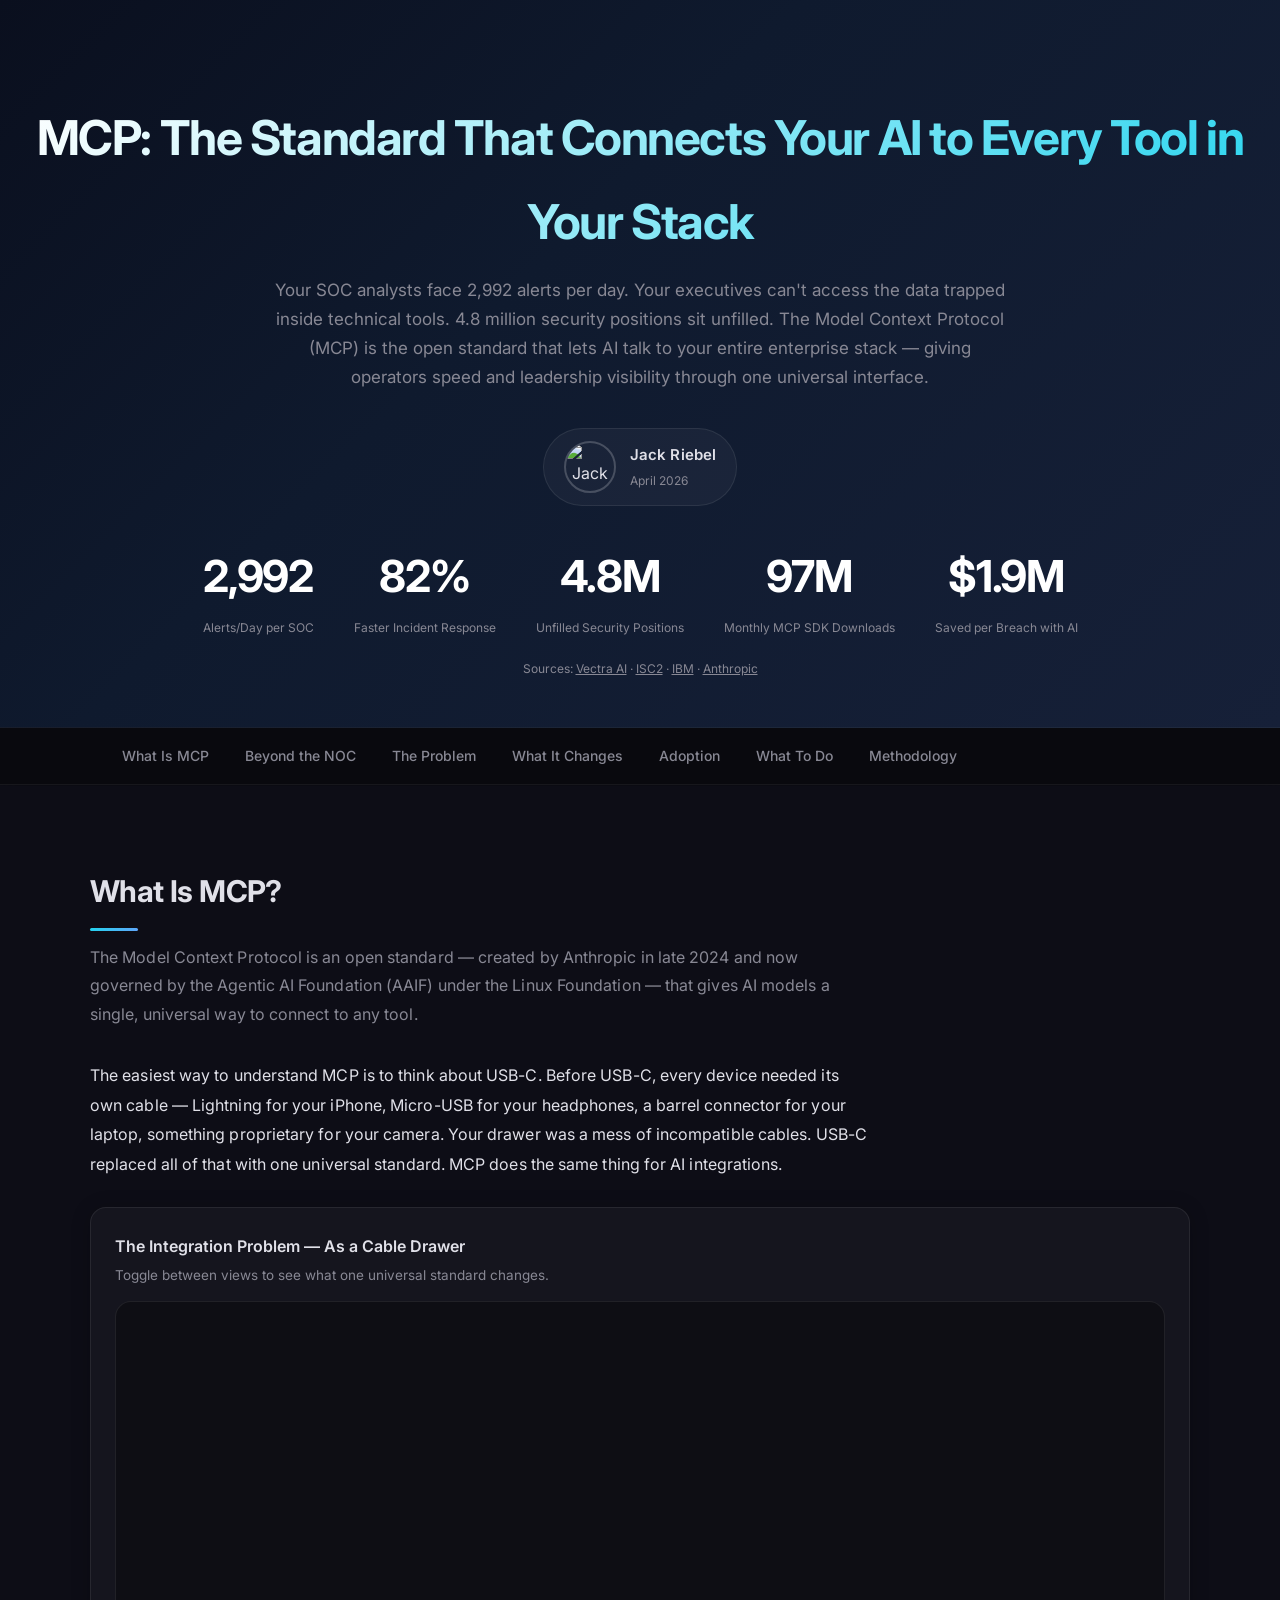
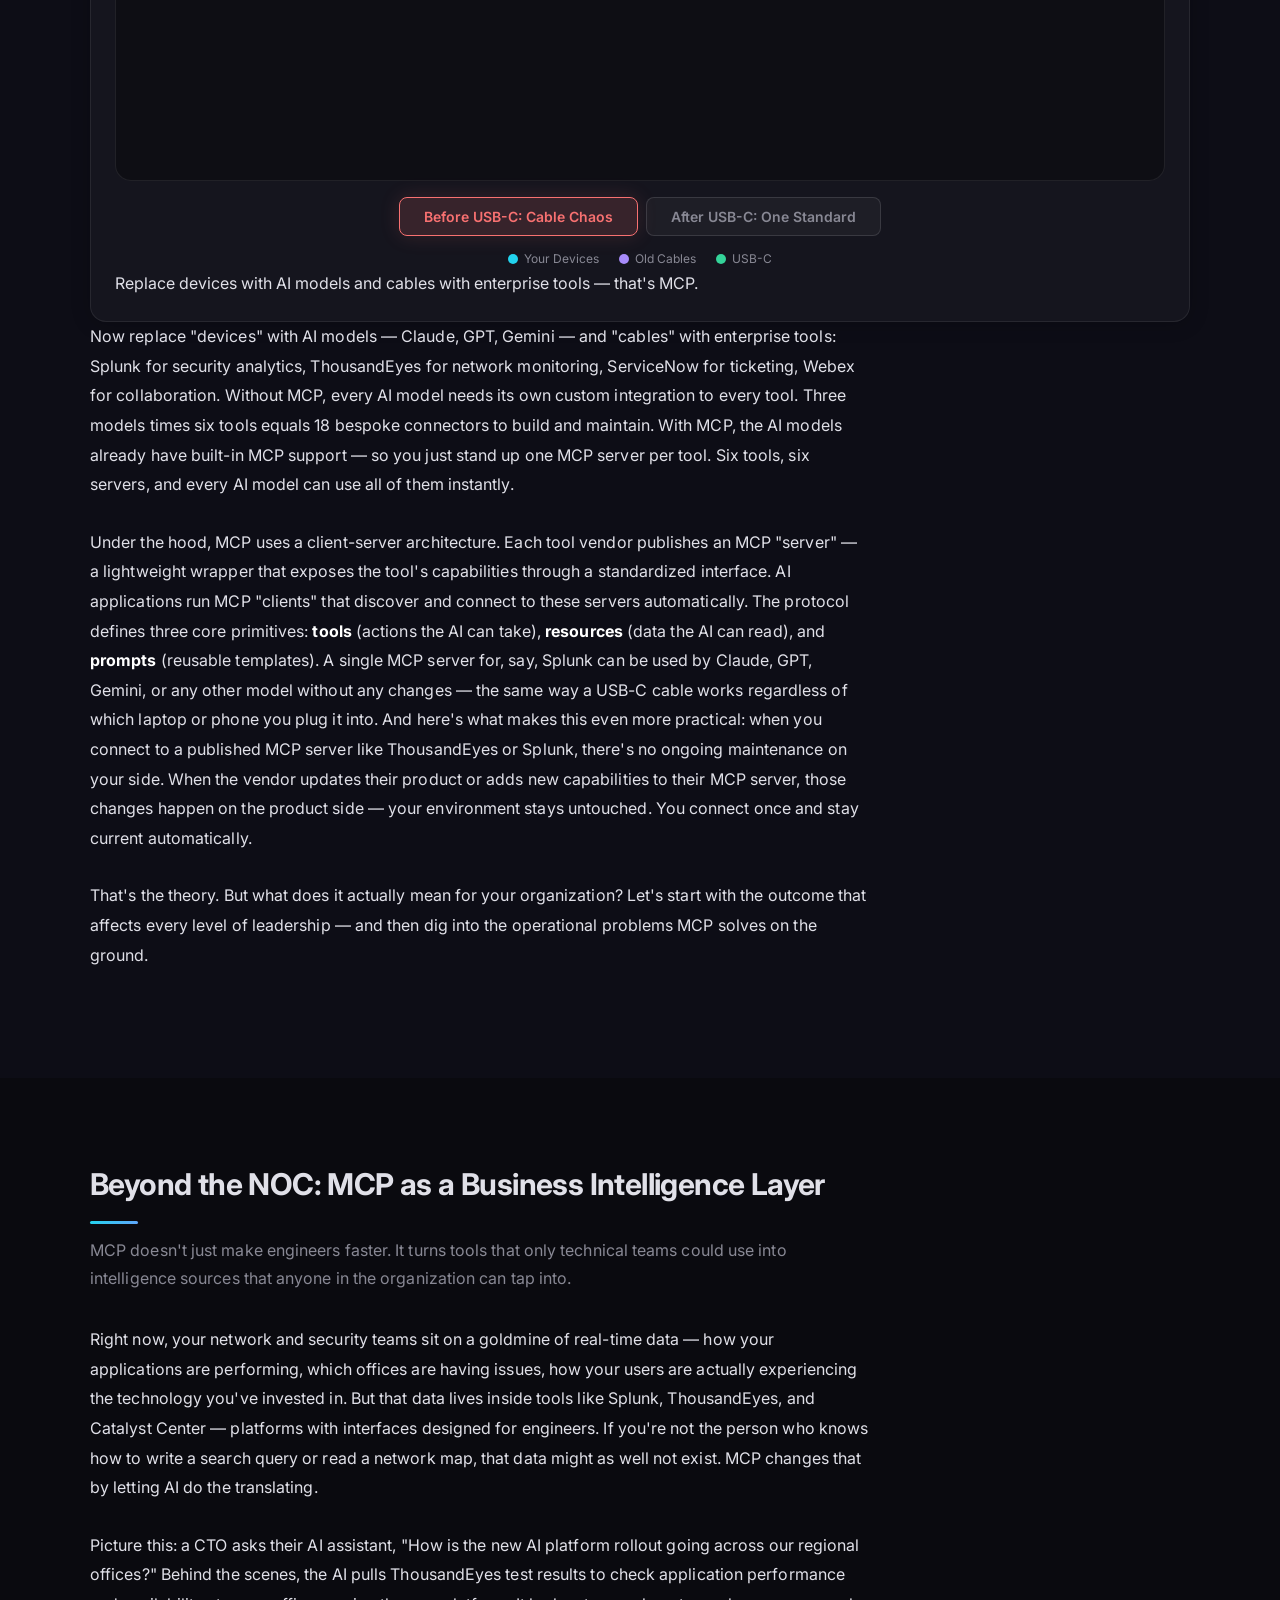
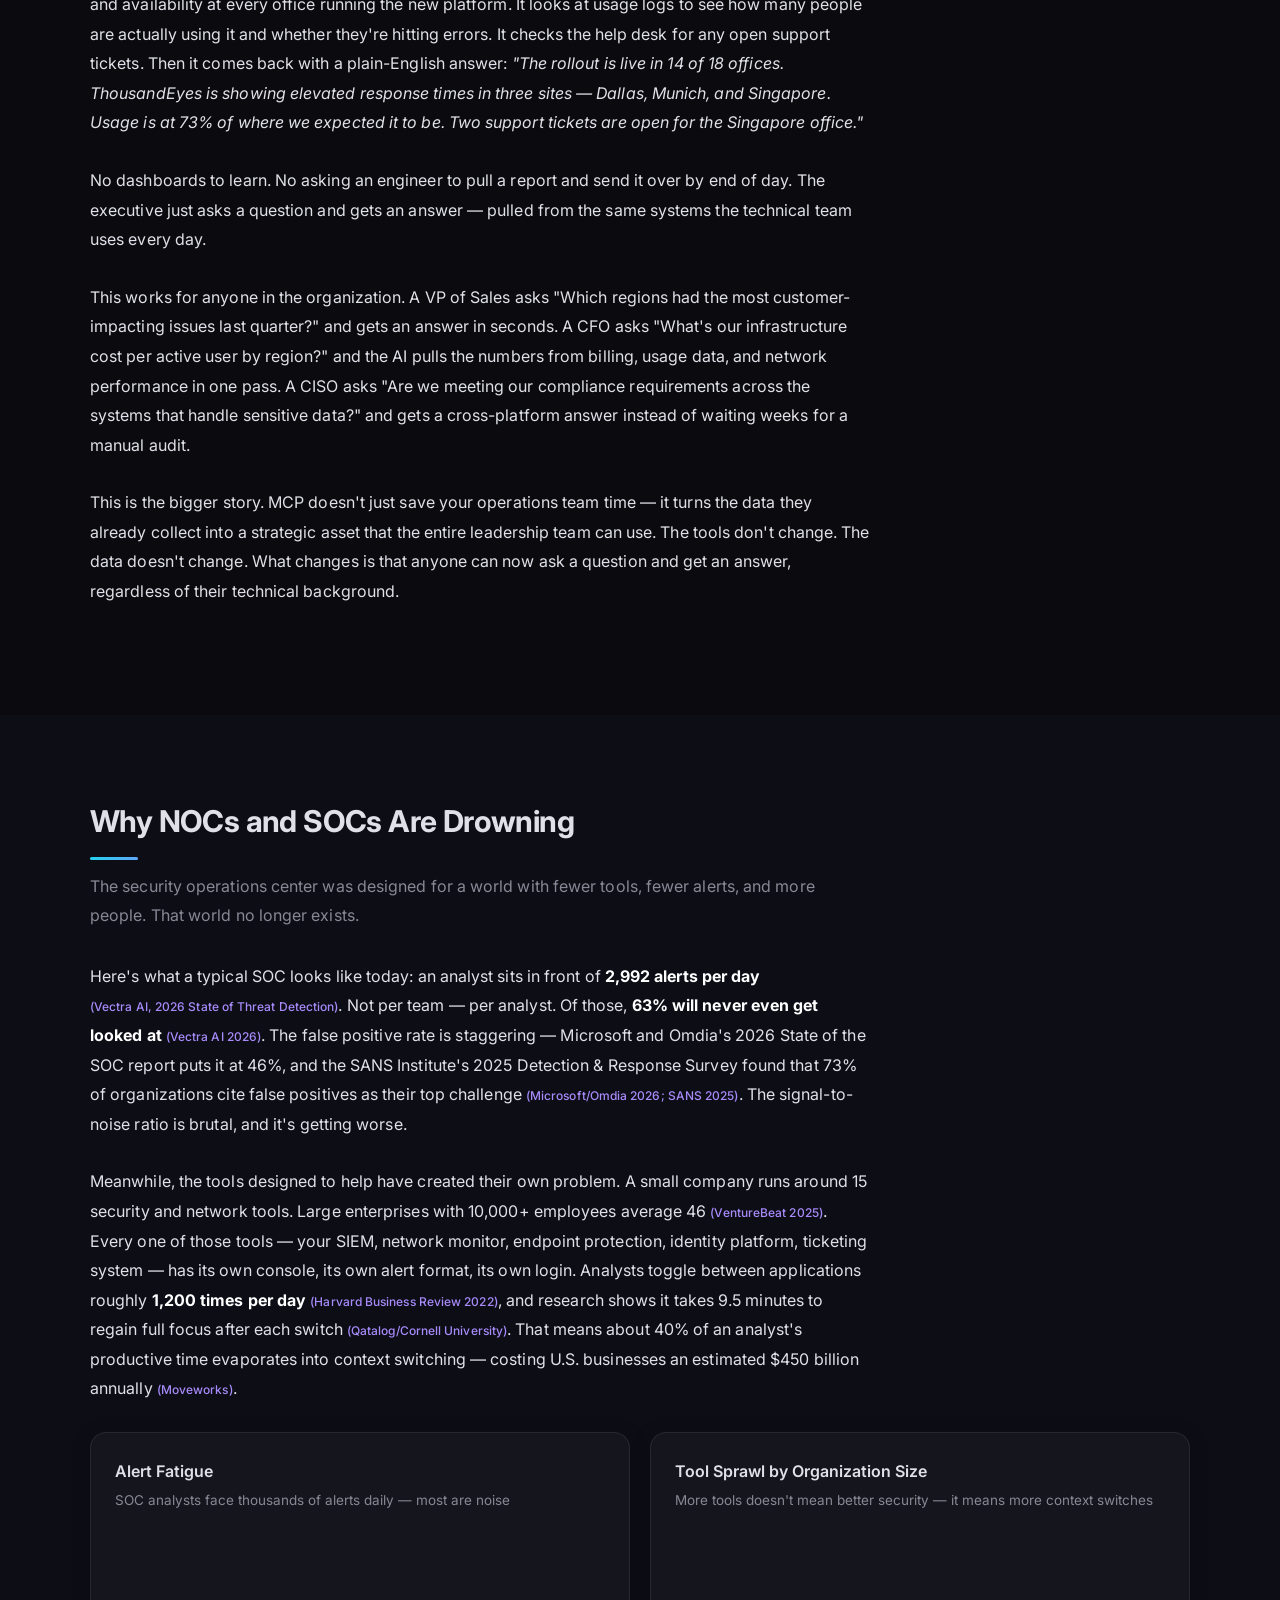
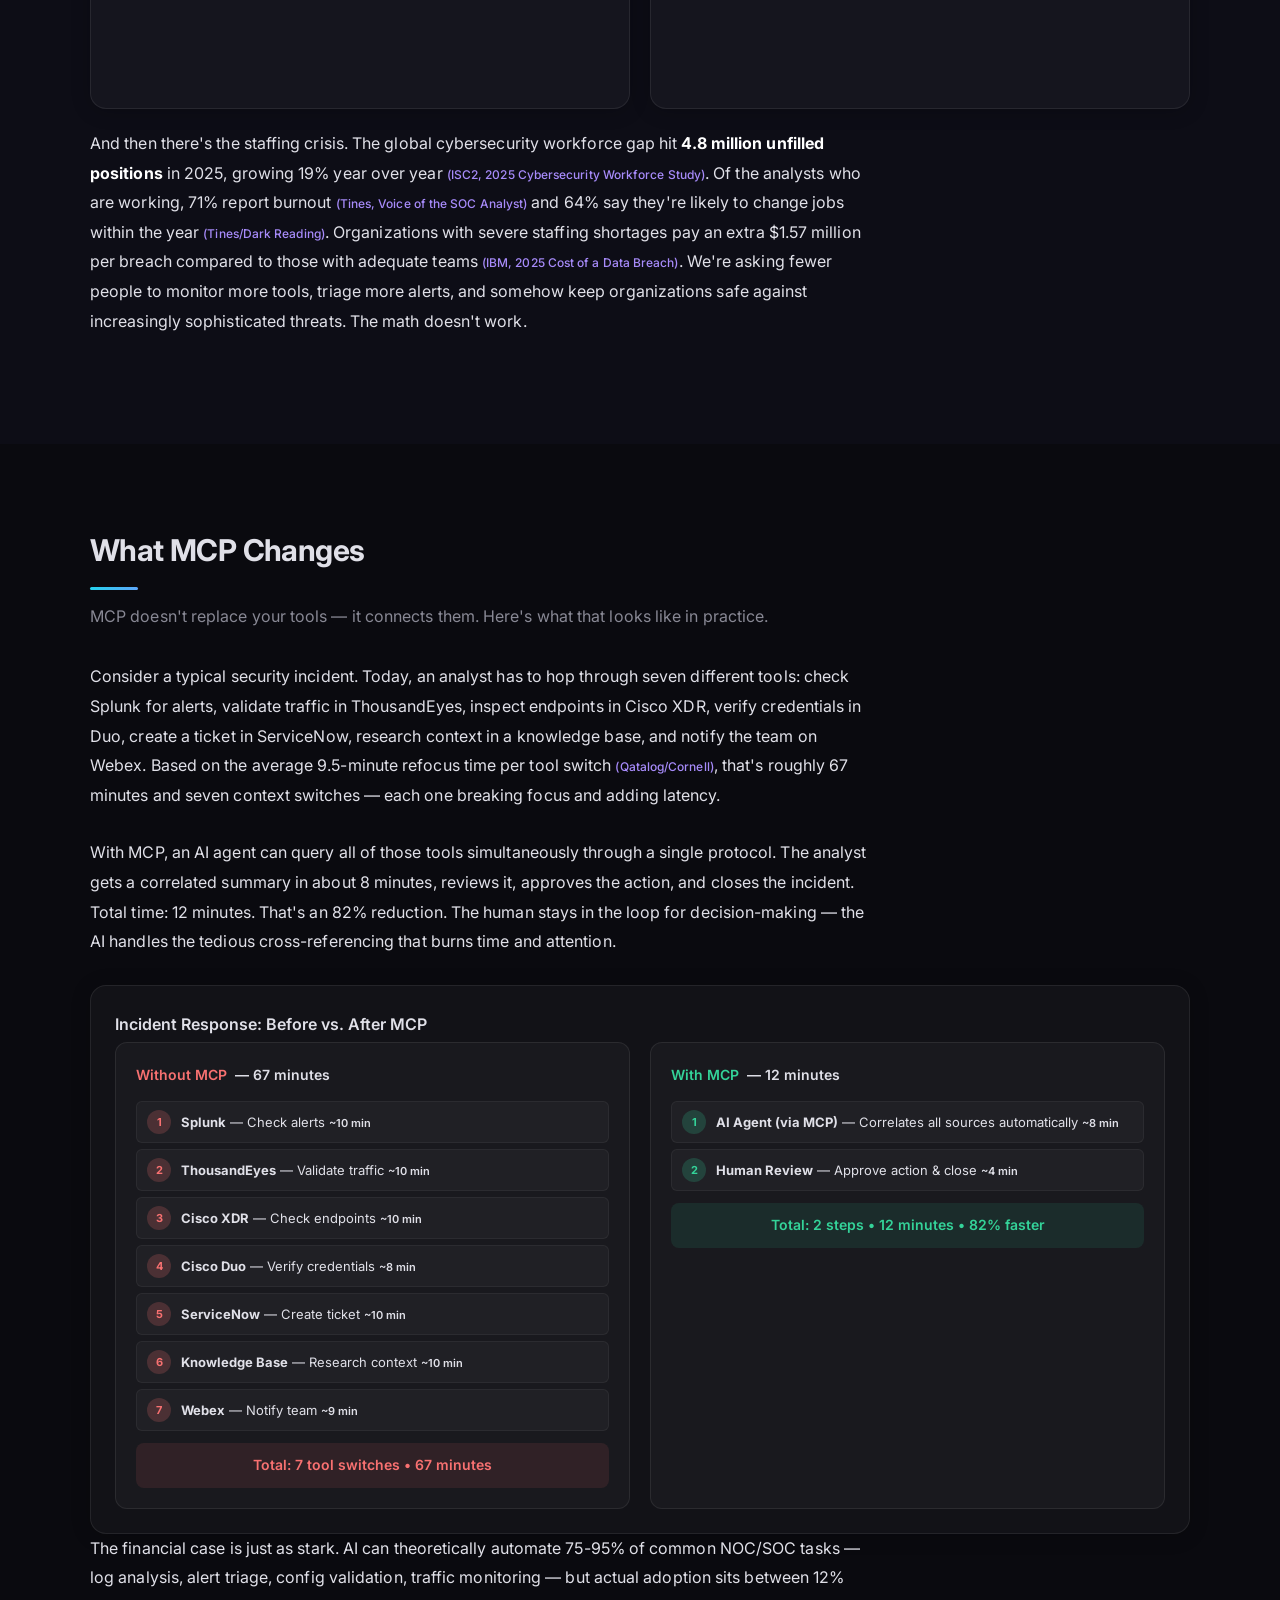
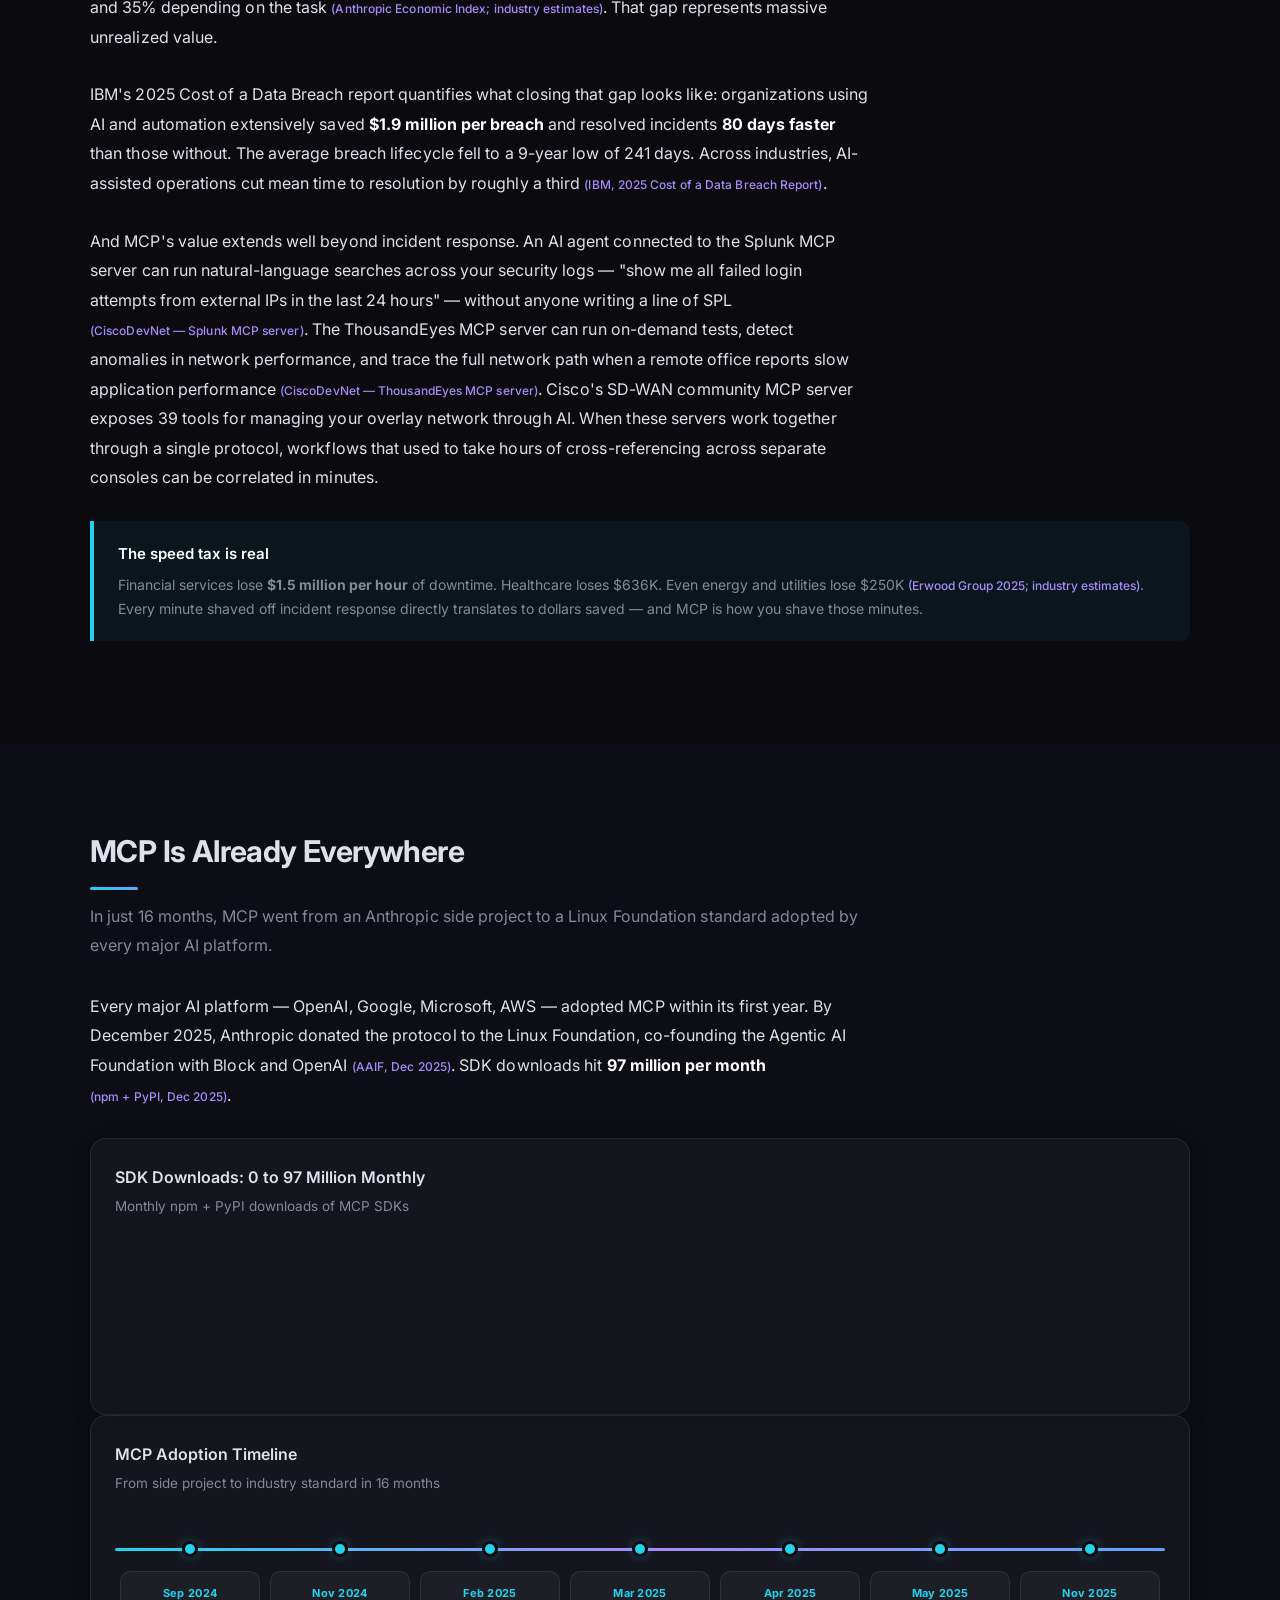
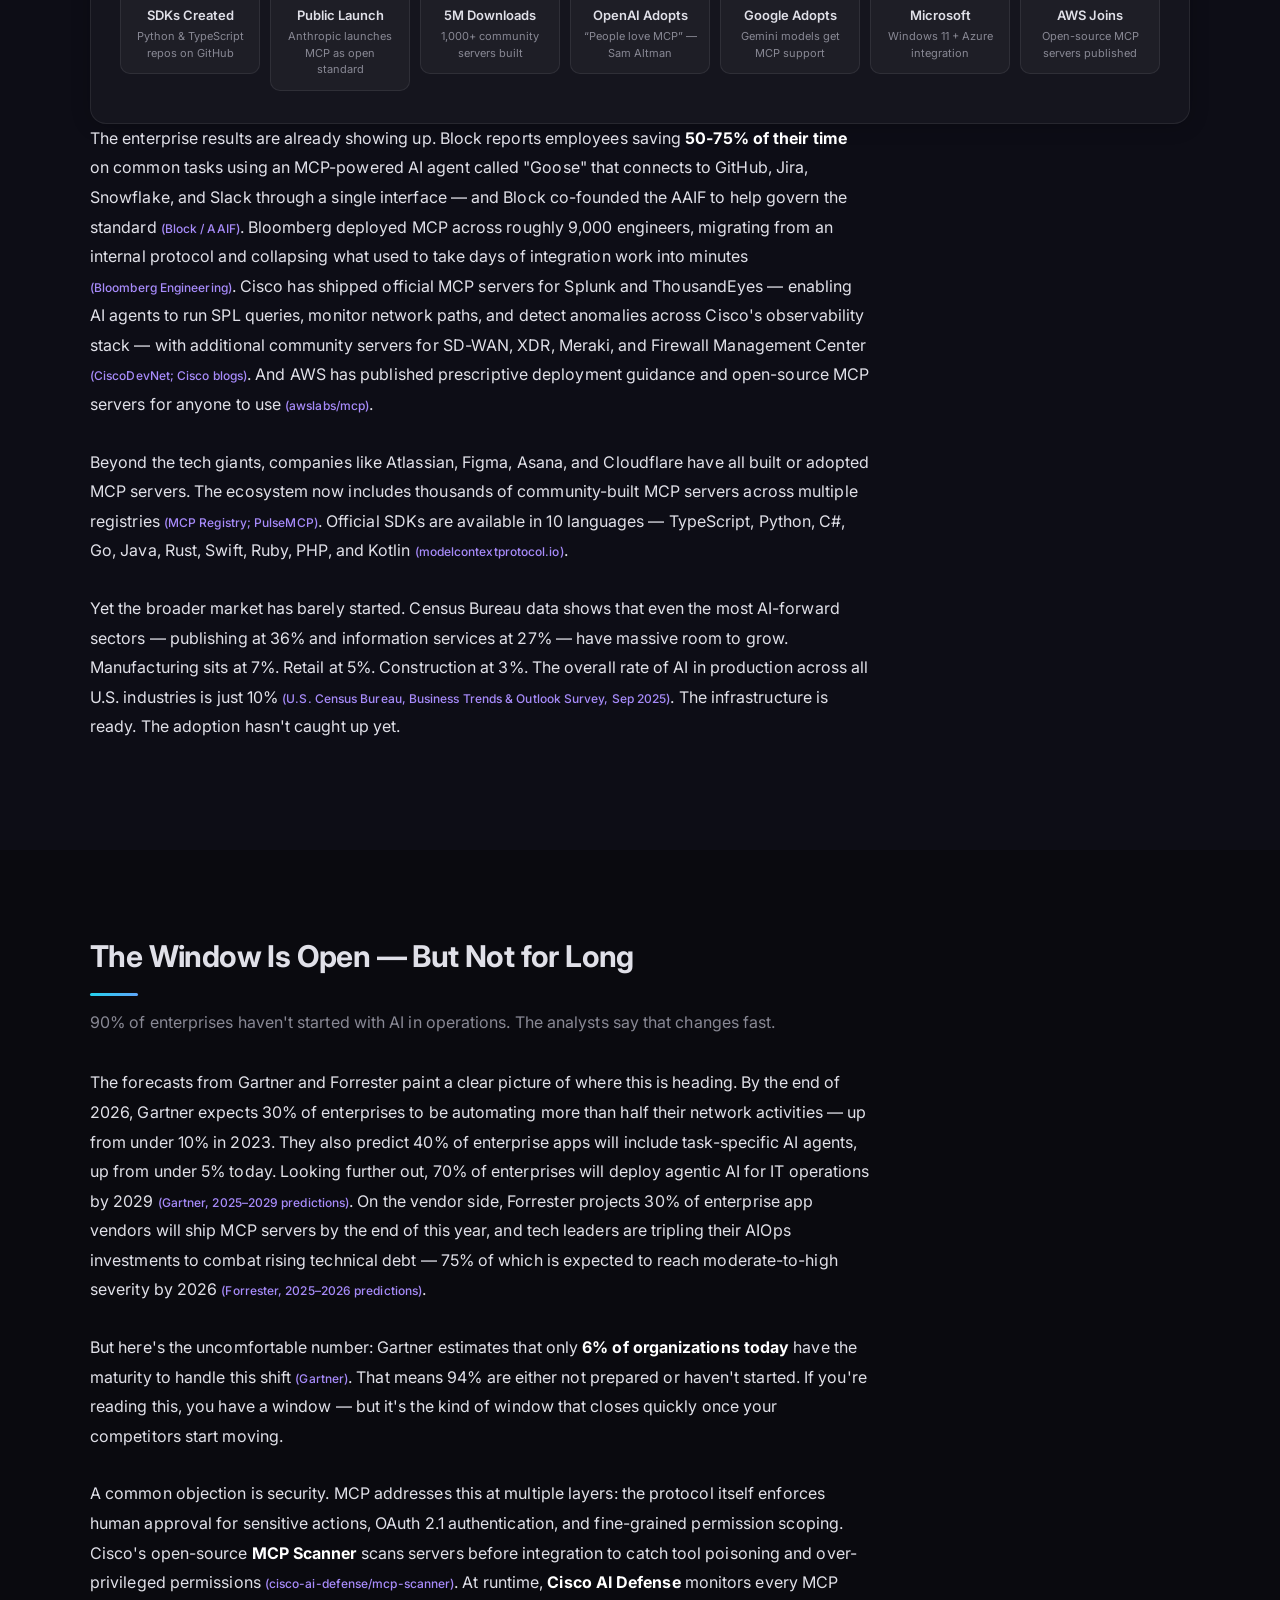
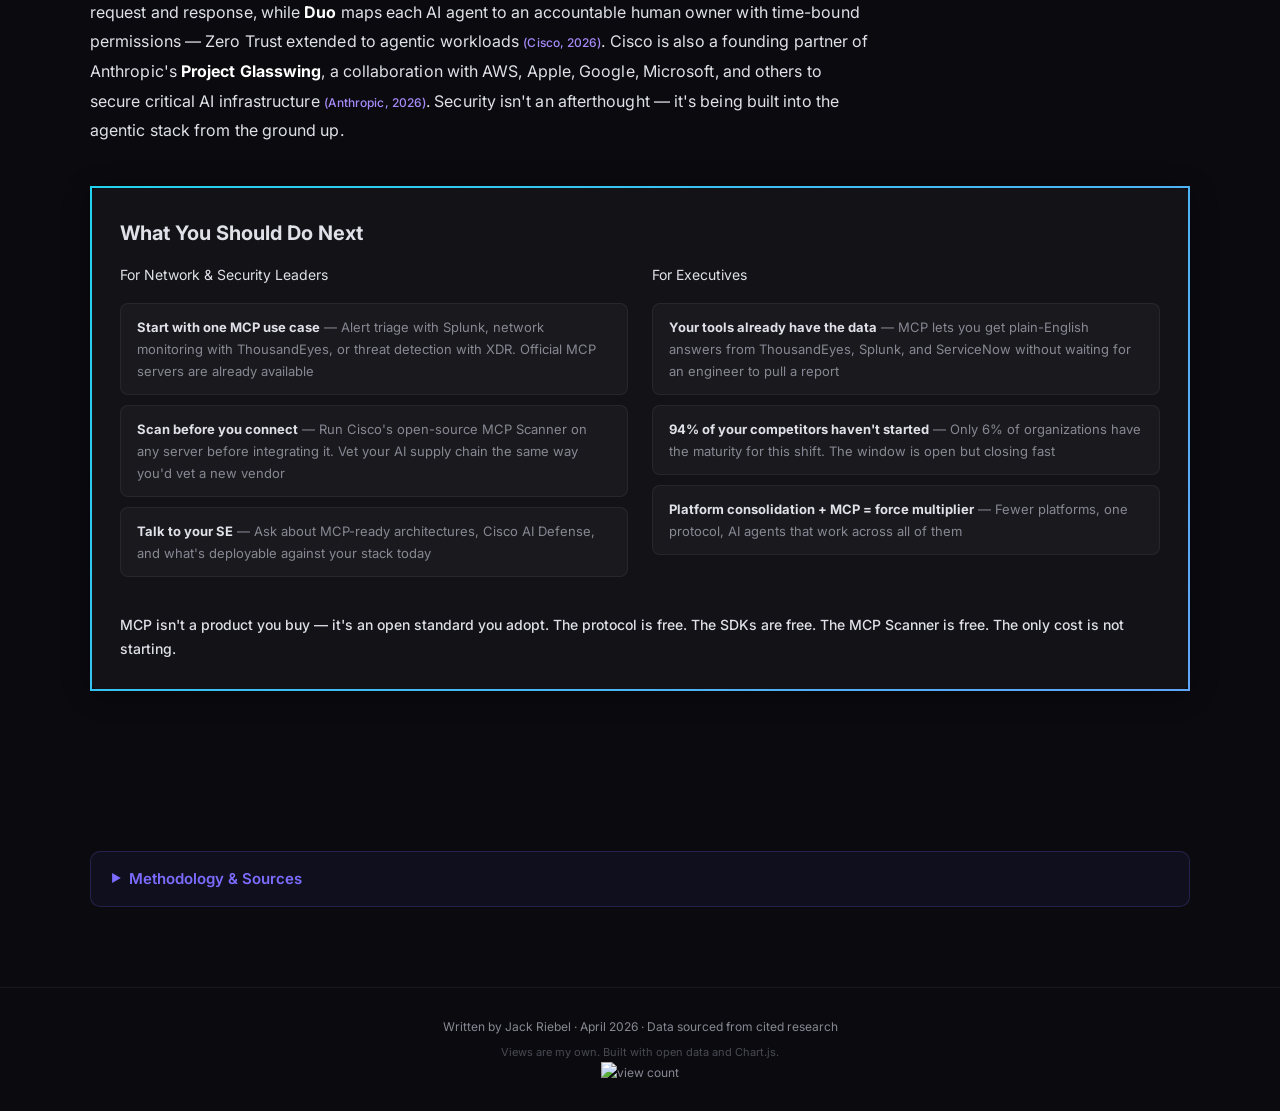
==== index.html @ 89c549d9 "Add Open Graph meta tags for social share preview Link previews on LinkedIn/Twitter/Slack will now s" ====
<!DOCTYPE html>
<html lang="en">
<head>
  <meta charset="UTF-8">
  <meta name="viewport" content="width=device-width, initial-scale=1.0">
  <title>MCP: The Standard That Connects Your AI to Every Tool in Your Stack</title>

  <!-- Open Graph / LinkedIn / Social Share -->
  <meta property="og:title" content="MCP: The Standard That Connects Your AI to Every Tool in Your Stack">
  <meta property="og:description" content="How the Model Context Protocol is transforming NOC/SOC operations and giving executives direct access to infrastructure intelligence. Data-driven analysis with 15+ cited sources.">
  <meta property="og:image" content="https://jackriebel.github.io/mcp-noc-soc-blog/MCP.png">
  <meta property="og:type" content="article">
  <meta property="og:url" content="https://jackriebel.github.io/mcp-noc-soc-blog/">
  <meta name="twitter:card" content="summary_large_image">
  <meta name="twitter:title" content="MCP: The Standard That Connects Your AI to Every Tool in Your Stack">
  <meta name="twitter:description" content="How the Model Context Protocol is transforming NOC/SOC operations and giving executives direct access to infrastructure intelligence.">
  <meta name="twitter:image" content="https://jackriebel.github.io/mcp-noc-soc-blog/MCP.png">

  <link rel="stylesheet" href="styles.css">
</head>
<body>

  <div class="reading-progress" id="readingProgress"></div>

  <!-- ===================== HERO ===================== -->
  <section class="hero">
    <h1>MCP: The Standard That Connects Your AI to Every Tool in Your Stack</h1>
    <p class="subtitle">Your SOC analysts face 2,992 alerts per day. Your executives can't access the data trapped inside technical tools. 4.8 million security positions sit unfilled. The Model Context Protocol (MCP) is the open standard that lets AI talk to your entire enterprise stack — giving operators speed and leadership visibility through one universal interface.</p>

    <div class="author-byline">
      <img class="author-photo" src="Screenshot%202026-03-25%20at%201.28.57%E2%80%AFPM%20Large.jpeg" alt="Jack Riebel">
      <div class="author-info">
        <span class="author-name">Jack Riebel</span>
        <span class="author-date">April 2026</span>
      </div>
    </div>

    <div class="hero-stats">
      <div class="hero-stat">
        <span class="hero-stat-value">2,992</span>
        <span class="hero-stat-label">Alerts/Day per SOC</span>
      </div>
      <div class="hero-stat">
        <span class="hero-stat-value">82%</span>
        <span class="hero-stat-label">Faster Incident Response</span>
      </div>
      <div class="hero-stat">
        <span class="hero-stat-value">4.8M</span>
        <span class="hero-stat-label">Unfilled Security Positions</span>
      </div>
      <div class="hero-stat">
        <span class="hero-stat-value">97M</span>
        <span class="hero-stat-label">Monthly MCP SDK Downloads</span>
      </div>
      <div class="hero-stat">
        <span class="hero-stat-value">$1.9M</span>
        <span class="hero-stat-label">Saved per Breach with AI</span>
      </div>
    </div>

    <div class="hero-sources">
      Sources: <a href="#methodology">Vectra AI</a> · <a href="#methodology">ISC2</a> · <a href="#methodology">IBM</a> · <a href="#methodology">Anthropic</a>
    </div>
  </section>

  <!-- ===================== STICKY NAV ===================== -->
  <nav class="sticky-nav">
    <div class="nav-inner">
      <a href="#what-is-mcp" class="nav-link">What Is MCP</a>
      <a href="#beyond-the-noc" class="nav-link">Beyond the NOC</a>
      <a href="#the-problem" class="nav-link">The Problem</a>
      <a href="#what-mcp-changes" class="nav-link">What It Changes</a>
      <a href="#adoption" class="nav-link">Adoption</a>
      <a href="#what-to-do" class="nav-link">What To Do</a>
      <a href="#methodology" class="nav-link">Methodology</a>
    </div>
  </nav>

  <!-- ===================== WHAT IS MCP ===================== -->
  <section id="what-is-mcp" class="section alt">
   <div class="container">
    <h2>What Is MCP?</h2>
    <p class="section-desc">The Model Context Protocol is an open standard — created by Anthropic in late 2024 and now governed by the Agentic AI Foundation (AAIF) under the Linux Foundation — that gives AI models a single, universal way to connect to any tool.</p>

    <p class="section-prose">The easiest way to understand MCP is to think about USB-C. Before USB-C, every device needed its own cable — Lightning for your iPhone, Micro-USB for your headphones, a barrel connector for your laptop, something proprietary for your camera. Your drawer was a mess of incompatible cables. USB-C replaced all of that with one universal standard. MCP does the same thing for AI integrations.</p>

    <div class="chart-card wide">
      <h3>The Integration Problem — As a Cable Drawer</h3>
      <p class="chart-desc">Toggle between views to see what one universal standard changes.</p>
      <div class="diagram-wrapper">
        <canvas id="mcpDiagram"></canvas>
      </div>
      <div class="diagram-controls">
        <button class="diagram-btn active-red" data-view="before">Before USB-C: Cable Chaos</button>
        <button class="diagram-btn" data-view="after">After USB-C: One Standard</button>
      </div>
      <div class="diagram-legend">
        <span><span class="legend-dot" style="background:var(--cyan)"></span> Your Devices</span>
        <span><span class="legend-dot" style="background:var(--purple)"></span> Old Cables</span>
        <span><span class="legend-dot" style="background:var(--green)"></span> USB-C</span>
      </div>
      <p class="diagram-footnote">Replace devices with AI models and cables with enterprise tools — that's MCP.</p>
    </div>

    <p class="section-prose">Now replace "devices" with AI models — Claude, GPT, Gemini — and "cables" with enterprise tools: Splunk for security analytics, ThousandEyes for network monitoring, ServiceNow for ticketing, Webex for collaboration. Without MCP, every AI model needs its own custom integration to every tool. Three models times six tools equals 18 bespoke connectors to build and maintain. With MCP, the AI models already have built-in MCP support — so you just stand up one MCP server per tool. Six tools, six servers, and every AI model can use all of them instantly.</p>

    <p class="section-prose">Under the hood, MCP uses a client-server architecture. Each tool vendor publishes an MCP "server" — a lightweight wrapper that exposes the tool's capabilities through a standardized interface. AI applications run MCP "clients" that discover and connect to these servers automatically. The protocol defines three core primitives: <strong>tools</strong> (actions the AI can take), <strong>resources</strong> (data the AI can read), and <strong>prompts</strong> (reusable templates). A single MCP server for, say, Splunk can be used by Claude, GPT, Gemini, or any other model without any changes — the same way a USB-C cable works regardless of which laptop or phone you plug it into. And here's what makes this even more practical: when you connect to a published MCP server like ThousandEyes or Splunk, there's no ongoing maintenance on your side. When the vendor updates their product or adds new capabilities to their MCP server, those changes happen on the product side — your environment stays untouched. You connect once and stay current automatically.</p>

    <p class="section-prose">That's the theory. But what does it actually mean for your organization? Let's start with the outcome that affects every level of leadership — and then dig into the operational problems MCP solves on the ground.</p>
   </div>
  </section>

  <!-- ===================== BEYOND THE NOC ===================== -->
  <section id="beyond-the-noc" class="section">
   <div class="container">
    <h2>Beyond the NOC: MCP as a Business Intelligence Layer</h2>
    <p class="section-desc">MCP doesn't just make engineers faster. It turns tools that only technical teams could use into intelligence sources that anyone in the organization can tap into.</p>

    <p class="section-prose">Right now, your network and security teams sit on a goldmine of real-time data — how your applications are performing, which offices are having issues, how your users are actually experiencing the technology you've invested in. But that data lives inside tools like Splunk, ThousandEyes, and Catalyst Center — platforms with interfaces designed for engineers. If you're not the person who knows how to write a search query or read a network map, that data might as well not exist. MCP changes that by letting AI do the translating.</p>

    <p class="section-prose">Picture this: a CTO asks their AI assistant, "How is the new AI platform rollout going across our regional offices?" Behind the scenes, the AI pulls ThousandEyes test results to check application performance and availability at every office running the new platform. It looks at usage logs to see how many people are actually using it and whether they're hitting errors. It checks the help desk for any open support tickets. Then it comes back with a plain-English answer: <em>"The rollout is live in 14 of 18 offices. ThousandEyes is showing elevated response times in three sites — Dallas, Munich, and Singapore. Usage is at 73% of where we expected it to be. Two support tickets are open for the Singapore office."</em></p>

    <p class="section-prose">No dashboards to learn. No asking an engineer to pull a report and send it over by end of day. The executive just asks a question and gets an answer — pulled from the same systems the technical team uses every day.</p>

    <p class="section-prose">This works for anyone in the organization. A VP of Sales asks "Which regions had the most customer-impacting issues last quarter?" and gets an answer in seconds. A CFO asks "What's our infrastructure cost per active user by region?" and the AI pulls the numbers from billing, usage data, and network performance in one pass. A CISO asks "Are we meeting our compliance requirements across the systems that handle sensitive data?" and gets a cross-platform answer instead of waiting weeks for a manual audit.</p>

    <p class="section-prose">This is the bigger story. MCP doesn't just save your operations team time — it turns the data they already collect into a strategic asset that the entire leadership team can use. The tools don't change. The data doesn't change. What changes is that anyone can now ask a question and get an answer, regardless of their technical background.</p>
   </div>
  </section>

  <!-- ===================== THE PROBLEM ===================== -->
  <section id="the-problem" class="section alt">
   <div class="container">
    <h2>Why NOCs and SOCs Are Drowning</h2>
    <p class="section-desc">The security operations center was designed for a world with fewer tools, fewer alerts, and more people. That world no longer exists.</p>

    <p class="section-prose">Here's what a typical SOC looks like today: an analyst sits in front of <strong>2,992 alerts per day</strong> <span class="cite">(Vectra AI, 2026 State of Threat Detection)</span>. Not per team — per analyst. Of those, <strong>63% will never even get looked at</strong> <span class="cite">(Vectra AI 2026)</span>. The false positive rate is staggering — Microsoft and Omdia's 2026 State of the SOC report puts it at 46%, and the SANS Institute's 2025 Detection &amp; Response Survey found that 73% of organizations cite false positives as their top challenge <span class="cite">(Microsoft/Omdia 2026; SANS 2025)</span>. The signal-to-noise ratio is brutal, and it's getting worse.</p>

    <p class="section-prose">Meanwhile, the tools designed to help have created their own problem. A small company runs around 15 security and network tools. Large enterprises with 10,000+ employees average 46 <span class="cite">(VentureBeat 2025)</span>. Every one of those tools — your SIEM, network monitor, endpoint protection, identity platform, ticketing system — has its own console, its own alert format, its own login. Analysts toggle between applications roughly <strong>1,200 times per day</strong> <span class="cite">(Harvard Business Review 2022)</span>, and research shows it takes 9.5 minutes to regain full focus after each switch <span class="cite">(Qatalog/Cornell University)</span>. That means about 40% of an analyst's productive time evaporates into context switching — costing U.S. businesses an estimated $450 billion annually <span class="cite">(Moveworks)</span>.</p>

    <div class="chart-row">
      <div class="chart-card">
        <h3>Alert Fatigue</h3>
        <p class="chart-desc">SOC analysts face thousands of alerts daily — most are noise</p>
        <canvas id="alertFatigueChart"></canvas>
      </div>
      <div class="chart-card">
        <h3>Tool Sprawl by Organization Size</h3>
        <p class="chart-desc">More tools doesn't mean better security — it means more context switches</p>
        <canvas id="toolSprawlChart"></canvas>
      </div>
    </div>

    <p class="section-prose">And then there's the staffing crisis. The global cybersecurity workforce gap hit <strong>4.8 million unfilled positions</strong> in 2025, growing 19% year over year <span class="cite">(ISC2, 2025 Cybersecurity Workforce Study)</span>. Of the analysts who are working, 71% report burnout <span class="cite">(Tines, Voice of the SOC Analyst)</span> and 64% say they're likely to change jobs within the year <span class="cite">(Tines/Dark Reading)</span>. Organizations with severe staffing shortages pay an extra $1.57 million per breach compared to those with adequate teams <span class="cite">(IBM, 2025 Cost of a Data Breach)</span>. We're asking fewer people to monitor more tools, triage more alerts, and somehow keep organizations safe against increasingly sophisticated threats. The math doesn't work.</p>

   </div>
  </section>

  <!-- ===================== WHAT MCP CHANGES ===================== -->
  <section id="what-mcp-changes" class="section">
   <div class="container">
    <h2>What MCP Changes</h2>
    <p class="section-desc">MCP doesn't replace your tools — it connects them. Here's what that looks like in practice.</p>

    <p class="section-prose">Consider a typical security incident. Today, an analyst has to hop through seven different tools: check Splunk for alerts, validate traffic in ThousandEyes, inspect endpoints in Cisco XDR, verify credentials in Duo, create a ticket in ServiceNow, research context in a knowledge base, and notify the team on Webex. Based on the average 9.5-minute refocus time per tool switch <span class="cite">(Qatalog/Cornell)</span>, that's roughly 67 minutes and seven context switches — each one breaking focus and adding latency.</p>

    <p class="section-prose">With MCP, an AI agent can query all of those tools simultaneously through a single protocol. The analyst gets a correlated summary in about 8 minutes, reviews it, approves the action, and closes the incident. Total time: 12 minutes. That's an 82% reduction. The human stays in the loop for decision-making — the AI handles the tedious cross-referencing that burns time and attention.</p>

    <div class="chart-card wide">
      <h3>Incident Response: Before vs. After MCP</h3>
      <div class="workflow-compare">
        <div class="workflow-col">
          <h4><span style="color:var(--red)">Without MCP</span> — 67 minutes</h4>
          <div class="workflow-step">
            <span class="step-num" style="background:rgba(248,113,113,0.2);color:var(--red)">1</span>
            <div>
              <strong>Splunk</strong> — Check alerts
              <span class="step-time">~10 min</span>
            </div>
          </div>
          <div class="workflow-step">
            <span class="step-num" style="background:rgba(248,113,113,0.2);color:var(--red)">2</span>
            <div>
              <strong>ThousandEyes</strong> — Validate traffic
              <span class="step-time">~10 min</span>
            </div>
          </div>
          <div class="workflow-step">
            <span class="step-num" style="background:rgba(248,113,113,0.2);color:var(--red)">3</span>
            <div>
              <strong>Cisco XDR</strong> — Check endpoints
              <span class="step-time">~10 min</span>
            </div>
          </div>
          <div class="workflow-step">
            <span class="step-num" style="background:rgba(248,113,113,0.2);color:var(--red)">4</span>
            <div>
              <strong>Cisco Duo</strong> — Verify credentials
              <span class="step-time">~8 min</span>
            </div>
          </div>
          <div class="workflow-step">
            <span class="step-num" style="background:rgba(248,113,113,0.2);color:var(--red)">5</span>
            <div>
              <strong>ServiceNow</strong> — Create ticket
              <span class="step-time">~10 min</span>
            </div>
          </div>
          <div class="workflow-step">
            <span class="step-num" style="background:rgba(248,113,113,0.2);color:var(--red)">6</span>
            <div>
              <strong>Knowledge Base</strong> — Research context
              <span class="step-time">~10 min</span>
            </div>
          </div>
          <div class="workflow-step">
            <span class="step-num" style="background:rgba(248,113,113,0.2);color:var(--red)">7</span>
            <div>
              <strong>Webex</strong> — Notify team
              <span class="step-time">~9 min</span>
            </div>
          </div>
          <div class="workflow-total" style="background:rgba(248,113,113,0.1);color:var(--red)">Total: 7 tool switches &bull; 67 minutes</div>
        </div>

        <div class="workflow-col">
          <h4><span style="color:var(--green)">With MCP</span> — 12 minutes</h4>
          <div class="workflow-step">
            <span class="step-num" style="background:rgba(52,211,153,0.2);color:var(--green)">1</span>
            <div>
              <strong>AI Agent (via MCP)</strong> — Correlates all sources automatically
              <span class="step-time">~8 min</span>
            </div>
          </div>
          <div class="workflow-step">
            <span class="step-num" style="background:rgba(52,211,153,0.2);color:var(--green)">2</span>
            <div>
              <strong>Human Review</strong> — Approve action &amp; close
              <span class="step-time">~4 min</span>
            </div>
          </div>
          <div class="workflow-total" style="background:rgba(52,211,153,0.1);color:var(--green)">Total: 2 steps &bull; 12 minutes &bull; 82% faster</div>
        </div>
      </div>
    </div>

    <p class="section-prose">The financial case is just as stark. AI can theoretically automate 75-95% of common NOC/SOC tasks — log analysis, alert triage, config validation, traffic monitoring — but actual adoption sits between 12% and 35% depending on the task <span class="cite">(Anthropic Economic Index; industry estimates)</span>. That gap represents massive unrealized value.</p>

    <p class="section-prose">IBM's 2025 Cost of a Data Breach report quantifies what closing that gap looks like: organizations using AI and automation extensively saved <strong>$1.9 million per breach</strong> and resolved incidents <strong>80 days faster</strong> than those without. The average breach lifecycle fell to a 9-year low of 241 days. Across industries, AI-assisted operations cut mean time to resolution by roughly a third <span class="cite">(IBM, 2025 Cost of a Data Breach Report)</span>.</p>

    <p class="section-prose">And MCP's value extends well beyond incident response. An AI agent connected to the Splunk MCP server can run natural-language searches across your security logs — "show me all failed login attempts from external IPs in the last 24 hours" — without anyone writing a line of SPL <span class="cite">(CiscoDevNet — Splunk MCP server)</span>. The ThousandEyes MCP server can run on-demand tests, detect anomalies in network performance, and trace the full network path when a remote office reports slow application performance <span class="cite">(CiscoDevNet — ThousandEyes MCP server)</span>. Cisco's SD-WAN community MCP server exposes 39 tools for managing your overlay network through AI. When these servers work together through a single protocol, workflows that used to take hours of cross-referencing across separate consoles can be correlated in minutes.</p>

    <div class="callout-banner">
      <div class="cb-title">The speed tax is real</div>
      <div class="cb-body">Financial services lose <strong>$1.5 million per hour</strong> of downtime. Healthcare loses $636K. Even energy and utilities lose $250K <span class="cite">(Erwood Group 2025; industry estimates)</span>. Every minute shaved off incident response directly translates to dollars saved — and MCP is how you shave those minutes.</div>
    </div>
   </div>
  </section>

  <!-- ===================== ADOPTION ===================== -->
  <section id="adoption" class="section alt">
   <div class="container">
    <h2>MCP Is Already Everywhere</h2>
    <p class="section-desc">In just 16 months, MCP went from an Anthropic side project to a Linux Foundation standard adopted by every major AI platform.</p>

    <p class="section-prose">Every major AI platform — OpenAI, Google, Microsoft, AWS — adopted MCP within its first year. By December 2025, Anthropic donated the protocol to the Linux Foundation, co-founding the Agentic AI Foundation with Block and OpenAI <span class="cite">(AAIF, Dec 2025)</span>. SDK downloads hit <strong>97 million per month</strong> <span class="cite">(npm + PyPI, Dec 2025)</span>.</p>

    <div class="chart-card wide">
      <h3>SDK Downloads: 0 to 97 Million Monthly</h3>
      <p class="chart-desc">Monthly npm + PyPI downloads of MCP SDKs</p>
      <canvas id="sdkGrowthChart"></canvas>
    </div>

    <div class="chart-card wide">
      <h3>MCP Adoption Timeline</h3>
      <p class="chart-desc">From side project to industry standard in 16 months</p>
      <div class="h-timeline">
        <div class="h-timeline-track"></div>
        <div class="h-timeline-items">
          <div class="h-tl-item">
            <div class="h-tl-dot"></div>
            <div class="h-tl-card">
              <div class="h-tl-date">Sep 2024</div>
              <div class="h-tl-title">SDKs Created</div>
              <div class="h-tl-body">Python &amp; TypeScript repos on GitHub</div>
            </div>
          </div>
          <div class="h-tl-item">
            <div class="h-tl-dot"></div>
            <div class="h-tl-card">
              <div class="h-tl-date">Nov 2024</div>
              <div class="h-tl-title">Public Launch</div>
              <div class="h-tl-body">Anthropic launches MCP as open standard</div>
            </div>
          </div>
          <div class="h-tl-item">
            <div class="h-tl-dot"></div>
            <div class="h-tl-card">
              <div class="h-tl-date">Feb 2025</div>
              <div class="h-tl-title">5M Downloads</div>
              <div class="h-tl-body">1,000+ community servers built</div>
            </div>
          </div>
          <div class="h-tl-item">
            <div class="h-tl-dot"></div>
            <div class="h-tl-card">
              <div class="h-tl-date">Mar 2025</div>
              <div class="h-tl-title">OpenAI Adopts</div>
              <div class="h-tl-body">&ldquo;People love MCP&rdquo; &mdash; Sam Altman</div>
            </div>
          </div>
          <div class="h-tl-item">
            <div class="h-tl-dot"></div>
            <div class="h-tl-card">
              <div class="h-tl-date">Apr 2025</div>
              <div class="h-tl-title">Google Adopts</div>
              <div class="h-tl-body">Gemini models get MCP support</div>
            </div>
          </div>
          <div class="h-tl-item">
            <div class="h-tl-dot"></div>
            <div class="h-tl-card">
              <div class="h-tl-date">May 2025</div>
              <div class="h-tl-title">Microsoft</div>
              <div class="h-tl-body">Windows 11 + Azure integration</div>
            </div>
          </div>
          <div class="h-tl-item">
            <div class="h-tl-dot"></div>
            <div class="h-tl-card">
              <div class="h-tl-date">Nov 2025</div>
              <div class="h-tl-title">AWS Joins</div>
              <div class="h-tl-body">Open-source MCP servers published</div>
            </div>
          </div>
          <div class="h-tl-item">
            <div class="h-tl-dot"></div>
            <div class="h-tl-card">
              <div class="h-tl-date">Dec 2025</div>
              <div class="h-tl-title">Linux Foundation</div>
              <div class="h-tl-body">MCP donated to AAIF governance</div>
            </div>
          </div>
        </div>
      </div>
    </div>

    <p class="section-prose">The enterprise results are already showing up. Block reports employees saving <strong>50-75% of their time</strong> on common tasks using an MCP-powered AI agent called "Goose" that connects to GitHub, Jira, Snowflake, and Slack through a single interface — and Block co-founded the AAIF to help govern the standard <span class="cite">(Block / AAIF)</span>. Bloomberg deployed MCP across roughly 9,000 engineers, migrating from an internal protocol and collapsing what used to take days of integration work into minutes <span class="cite">(Bloomberg Engineering)</span>. Cisco has shipped official MCP servers for Splunk and ThousandEyes — enabling AI agents to run SPL queries, monitor network paths, and detect anomalies across Cisco's observability stack — with additional community servers for SD-WAN, XDR, Meraki, and Firewall Management Center <span class="cite">(CiscoDevNet; Cisco blogs)</span>. And AWS has published prescriptive deployment guidance and open-source MCP servers for anyone to use <span class="cite">(awslabs/mcp)</span>.</p>

    <p class="section-prose">Beyond the tech giants, companies like Atlassian, Figma, Asana, and Cloudflare have all built or adopted MCP servers. The ecosystem now includes thousands of community-built MCP servers across multiple registries <span class="cite">(MCP Registry; PulseMCP)</span>. Official SDKs are available in 10 languages — TypeScript, Python, C#, Go, Java, Rust, Swift, Ruby, PHP, and Kotlin <span class="cite">(modelcontextprotocol.io)</span>.</p>

    <p class="section-prose">Yet the broader market has barely started. Census Bureau data shows that even the most AI-forward sectors — publishing at 36% and information services at 27% — have massive room to grow. Manufacturing sits at 7%. Retail at 5%. Construction at 3%. The overall rate of AI in production across all U.S. industries is just 10% <span class="cite">(U.S. Census Bureau, Business Trends &amp; Outlook Survey, Sep 2025)</span>. The infrastructure is ready. The adoption hasn't caught up yet.</p>
   </div>
  </section>

  <!-- ===================== WHAT TO DO ===================== -->
  <section id="what-to-do" class="section">
   <div class="container">
    <h2>The Window Is Open — But Not for Long</h2>
    <p class="section-desc">90% of enterprises haven't started with AI in operations. The analysts say that changes fast.</p>

    <p class="section-prose">The forecasts from Gartner and Forrester paint a clear picture of where this is heading. By the end of 2026, Gartner expects 30% of enterprises to be automating more than half their network activities — up from under 10% in 2023. They also predict 40% of enterprise apps will include task-specific AI agents, up from under 5% today. Looking further out, 70% of enterprises will deploy agentic AI for IT operations by 2029 <span class="cite">(Gartner, 2025&ndash;2029 predictions)</span>. On the vendor side, Forrester projects 30% of enterprise app vendors will ship MCP servers by the end of this year, and tech leaders are tripling their AIOps investments to combat rising technical debt — 75% of which is expected to reach moderate-to-high severity by 2026 <span class="cite">(Forrester, 2025&ndash;2026 predictions)</span>.</p>

    <p class="section-prose">But here's the uncomfortable number: Gartner estimates that only <strong>6% of organizations today</strong> have the maturity to handle this shift <span class="cite">(Gartner)</span>. That means 94% are either not prepared or haven't started. If you're reading this, you have a window — but it's the kind of window that closes quickly once your competitors start moving.</p>

    <p class="section-prose">A common objection is security. MCP addresses this at multiple layers: the protocol itself enforces human approval for sensitive actions, OAuth 2.1 authentication, and fine-grained permission scoping. Cisco's open-source <strong>MCP Scanner</strong> scans servers before integration to catch tool poisoning and over-privileged permissions <span class="cite">(cisco-ai-defense/mcp-scanner)</span>. At runtime, <strong>Cisco AI Defense</strong> monitors every MCP request and response, while <strong>Duo</strong> maps each AI agent to an accountable human owner with time-bound permissions — Zero Trust extended to agentic workloads <span class="cite">(Cisco, 2026)</span>. Cisco is also a founding partner of Anthropic's <strong>Project Glasswing</strong>, a collaboration with AWS, Apple, Google, Microsoft, and others to secure critical AI infrastructure <span class="cite">(Anthropic, 2026)</span>. Security isn't an afterthought — it's being built into the agentic stack from the ground up.</p>

    <div class="conclusion-box">
      <h3>What You Should Do Next</h3>
      <div class="conclusion-columns">
        <div class="conclusion-col">
          <p class="cb-lead">For Network &amp; Security Leaders</p>
          <ol class="cb-actions">
            <li><strong>Start with one MCP use case</strong> — Alert triage with Splunk, network monitoring with ThousandEyes, or threat detection with XDR. Official MCP servers are already available</li>
            <li><strong>Scan before you connect</strong> — Run Cisco's open-source MCP Scanner on any server before integrating it. Vet your AI supply chain the same way you'd vet a new vendor</li>
            <li><strong>Talk to your SE</strong> — Ask about MCP-ready architectures, Cisco AI Defense, and what's deployable against your stack today</li>
          </ol>
        </div>
        <div class="conclusion-col">
          <p class="cb-lead">For Executives</p>
          <ol class="cb-actions">
            <li><strong>Your tools already have the data</strong> — MCP lets you get plain-English answers from ThousandEyes, Splunk, and ServiceNow without waiting for an engineer to pull a report</li>
            <li><strong>94% of your competitors haven't started</strong> — Only 6% of organizations have the maturity for this shift. The window is open but closing fast</li>
            <li><strong>Platform consolidation + MCP = force multiplier</strong> — Fewer platforms, one protocol, AI agents that work across all of them</li>
          </ol>
        </div>
      </div>
      <p class="cb-closing">MCP isn't a product you buy — it's an open standard you adopt. The protocol is free. The SDKs are free. The MCP Scanner is free. The only cost is not starting.</p>
    </div>
   </div>
  </section>

  <!-- ===================== METHODOLOGY ===================== -->
  <section id="methodology" class="section">
   <div class="container">
    <details class="method-toggle">
      <summary class="method-toggle-btn">Methodology &amp; Sources</summary>
      <div class="method-grid">
        <div class="method-card">
          <h4>Vectra AI</h4>
          <p class="method-pub">"2026 State of Threat Detection"</p>
          <p>Survey of SOC practitioners on alert volumes, false positive rates, and tool sprawl. N=2,000+ security professionals.</p>
          <span class="method-tag">Alert fatigue, tool sprawl data</span>
        </div>
        <div class="method-card">
          <h4>IBM</h4>
          <p class="method-pub">"2025 Cost of a Data Breach Report"</p>
          <p>Annual global study of breach costs across 604 organizations in 17 countries. 20th edition.</p>
          <span class="method-tag">Breach costs, AI savings, lifecycle data</span>
        </div>
        <div class="method-card">
          <h4>ISC2</h4>
          <p class="method-pub">"2025 Cybersecurity Workforce Study"</p>
          <p>Global survey of 15,000+ cybersecurity practitioners on workforce gaps, burnout, and career outlook.</p>
          <span class="method-tag">Workforce gap, burnout, retention</span>
        </div>
        <div class="method-card">
          <h4>Census Bureau</h4>
          <p class="method-pub">"Business Trends &amp; Outlook Survey (BTOS)"</p>
          <p>Federal statistical survey of AI adoption across U.S. business sectors. September 2025 wave.</p>
          <span class="method-tag">Enterprise AI adoption by sector</span>
        </div>
        <div class="method-card">
          <h4>Anthropic / AAIF</h4>
          <p class="method-pub">"MCP Specification &amp; Ecosystem Data"</p>
          <p>Official MCP GitHub repositories, npm/PyPI download statistics, and Agentic AI Foundation governance documents.</p>
          <span class="method-tag">MCP growth, SDK downloads, adopters</span>
        </div>
        <div class="method-card">
          <h4>Gartner / Forrester</h4>
          <p class="method-pub">"Analyst Predictions 2025–2029"</p>
          <p>Published predictions on AI agent adoption, AIOps growth, and MCP ecosystem expansion.</p>
          <span class="method-tag">Market forecasts</span>
        </div>
        <div class="method-card">
          <h4>HBR / Qatalog / Moveworks</h4>
          <p class="method-pub">"Context Switching Research"</p>
          <p>Harvard Business Review 2022 (app toggles), Qatalog &amp; Cornell University (refocus time), and Moveworks productivity studies on cognitive overhead.</p>
          <span class="method-tag">Context switching, productivity loss</span>
        </div>
        <div class="method-card">
          <h4>SANS Institute</h4>
          <p class="method-pub">"2025 SOC Survey"</p>
          <p>Annual survey of SOC operations, detection and response capabilities, and analyst challenges.</p>
          <span class="method-tag">False positive rates, SOC operations</span>
        </div>
      </div>
    </details>
   </div>
  </section>

  <!-- ===================== FOOTER ===================== -->
  <footer>
    <p>Written by Jack Riebel &middot; April 2026 &middot; Data sourced from cited research</p>
    <p class="footer-note">Views are my own. Built with open data and Chart.js.</p>
    <div class="view-counter">
      <img src="https://visitor-badge.laobi.icu/badge?page_id=JackRiebel.mcp-noc-soc-blog&left_color=%230a0a0f&right_color=%237c6cff&left_text=views" alt="view count"/>
    </div>
  </footer>

  <script src="https://cdn.jsdelivr.net/npm/chart.js@4"></script>
  <script src="data.js"></script>
  <script src="charts.js"></script>
</body>
</html>
---- styles.css ----
@import url('https://fonts.googleapis.com/css2?family=Inter:wght@400;500;600;700&display=swap');

*, *::before, *::after { margin: 0; padding: 0; box-sizing: border-box; }

:root {
  --bg: #0a0a0f;
  --bg2: #0d0d16;
  --bg3: #1a1a28;
  --fg: #e0e0e8;
  --fg2: #888894;
  --accent: #7c6cff;
  --green: #34d399;
  --red: #f87171;
  --orange: #fb923c;
  --yellow: #fbbf24;
  --blue: #60a5fa;
  --purple: #a78bfa;
  --cyan: #22d3ee;
}

body {
  background: var(--bg);
  color: var(--fg);
  font-family: 'Inter', -apple-system, BlinkMacSystemFont, 'Segoe UI', system-ui, sans-serif;
  line-height: 1.75;
  font-size: 16px;
  -webkit-font-smoothing: antialiased;
  -moz-osx-font-smoothing: grayscale;
}

html, body { overflow-x: hidden; }
a { color: var(--accent); text-decoration: none; }
a:hover { text-decoration: underline; }

@keyframes fadeInUp {
  from { transform: translateY(20px); opacity: 0; }
  to   { transform: translateY(0);    opacity: 1; }
}

/* Reading progress */
.reading-progress {
  position: fixed; top: 0; left: 0; height: 3px;
  background: linear-gradient(90deg, var(--cyan), var(--purple), var(--green));
  z-index: 200; width: 0%; transition: width 0.1s linear;
}

/* Hero */
.hero {
  background: linear-gradient(135deg, #0a0f1e 0%, #0f1a2e 40%, #162038 100%);
  padding: 96px 24px 48px; text-align: center;
  border-bottom: 1px solid rgba(255,255,255,0.06);
}
.hero-content { max-width: 960px; margin: 0 auto; }
.hero h1 {
  font-size: clamp(28px, 5vw, 48px); font-weight: 700;
  letter-spacing: -0.03em; margin-bottom: 12px;
  background: linear-gradient(135deg, #fff 0%, #22d3ee 100%);
  -webkit-background-clip: text; -webkit-text-fill-color: transparent; background-clip: text;
}
.hero .subtitle {
  font-size: 17px; color: var(--fg2); margin-bottom: 36px;
  max-width: 740px; margin-left: auto; margin-right: auto; line-height: 1.7;
}
.hero-stats {
  display: flex; justify-content: center; gap: 40px;
  flex-wrap: wrap; margin-bottom: 20px;
}
.hero-stat { display: flex; flex-direction: column; align-items: center; }
.hero-stat-value {
  font-size: 44px; font-weight: 700; letter-spacing: -0.03em; color: #fff;
}
.hero-stat-label { font-size: 12px; color: var(--fg2); margin-top: 2px; }
.hero-sources { font-size: 12px; color: var(--fg2); }
.hero-sources a { color: var(--fg2); text-decoration: underline; }

/* Author byline */
.author-byline {
  display: inline-flex; align-items: center; gap: 14px;
  margin-bottom: 32px; padding: 12px 20px;
  background: rgba(255,255,255,0.04); border: 1px solid rgba(255,255,255,0.08);
  border-radius: 60px;
}
.author-photo { width: 52px; height: 52px; border-radius: 50%; object-fit: cover; border: 2px solid rgba(255,255,255,0.2); }
.author-info { display: flex; flex-direction: column; text-align: left; }
.author-name { font-size: 15px; color: var(--fg); font-weight: 600; letter-spacing: 0.01em; }
.author-date { font-size: 12px; color: var(--fg2); margin-top: 1px; }

/* Sticky Nav */
.sticky-nav {
  position: sticky; top: 0; z-index: 100;
  background: rgba(10,10,15,0.92); backdrop-filter: blur(12px);
  border-bottom: 1px solid rgba(255,255,255,0.06);
}
.nav-inner {
  max-width: 1100px; margin: 0 auto; display: flex;
  gap: 4px; padding: 8px 16px; overflow-x: auto;
  -ms-overflow-style: none; scrollbar-width: none;
}
.nav-inner::-webkit-scrollbar { display: none; }
.nav-link {
  padding: 8px 16px; border-radius: 6px; font-size: 14px;
  font-weight: 500; color: var(--fg2); white-space: nowrap; transition: all 0.15s;
}
.nav-link:hover { color: #fff; background: rgba(255,255,255,0.08); text-decoration: none; }
.nav-link.active { color: #fff; background: var(--accent); text-decoration: none; }

/* Sections */
.section { padding: 80px 24px; }
.section.alt { background: var(--bg2); }
.container { max-width: 1100px; margin: 0 auto; }
.section h2 {
  font-size: 30px; font-weight: 700; letter-spacing: -0.02em;
  margin-bottom: 12px; position: relative; display: inline-block;
}
.section h2::after {
  content: ''; display: block; width: 48px; height: 3px;
  margin-top: 10px; border-radius: 2px;
  background: linear-gradient(135deg, var(--cyan), var(--blue));
}
.section-desc {
  font-size: 16px; color: var(--fg2); margin-bottom: 32px;
  max-width: 780px; line-height: 1.8; letter-spacing: 0.005em;
}
.section-prose {
  font-size: 16px; color: var(--fg); line-height: 1.85;
  max-width: 780px; margin-bottom: 28px; letter-spacing: 0.005em;
}
.section-prose strong { color: #fff; }
.cite {
  font-size: 12px; color: var(--purple); font-weight: 500;
  white-space: nowrap;
}

/* Chart cards */
.chart-row { display: flex; gap: 20px; margin-bottom: 20px; flex-wrap: wrap; }
.chart-card {
  flex: 1; min-width: 300px;
  background: rgba(255,255,255,0.035); border: 1px solid rgba(255,255,255,0.08);
  border-radius: 16px; padding: 24px;
  box-shadow: 0 2px 20px rgba(0,0,0,0.2);
  transition: transform 0.2s, box-shadow 0.2s, border-color 0.2s;
}
.chart-card:hover {
  transform: translateY(-2px); box-shadow: 0 4px 28px rgba(0,0,0,0.35);
  border-color: rgba(255,255,255,0.14);
}
.chart-card.wide { flex: 1 1 100%; }
.chart-card h3 { font-size: 16px; font-weight: 600; margin-bottom: 4px; }
.chart-card .chart-desc { font-size: 13.5px; color: var(--fg2); margin-bottom: 14px; line-height: 1.7; }

/* Callout banners */
.callout-banner {
  padding: 20px 24px; border-left: 4px solid var(--cyan);
  background: rgba(34,211,238,0.06); border-radius: 0 10px 10px 0;
  margin-bottom: 24px;
}
.callout-banner .cb-title { font-size: 15px; font-weight: 600; color: #fff; margin-bottom: 6px; }
.callout-banner .cb-body { font-size: 14px; color: var(--fg2); line-height: 1.7; margin: 0; }

/* ── Interactive MCP Diagram ─────────────────────────── */
.diagram-wrapper {
  position: relative; width: 100%; height: 480px;
  background: rgba(0,0,0,0.3); border-radius: 16px;
  border: 1px solid rgba(255,255,255,0.08); overflow: hidden;
}
.diagram-wrapper canvas { display: block; }
.diagram-controls {
  display: flex; justify-content: center; gap: 8px;
  margin-top: 16px;
}
.diagram-btn {
  padding: 10px 24px; border-radius: 8px; font-size: 14px;
  font-weight: 600; cursor: pointer; transition: all 0.2s;
  border: 1px solid rgba(255,255,255,0.12); background: rgba(255,255,255,0.04);
  color: var(--fg2); font-family: inherit;
}
.diagram-btn:hover { background: rgba(255,255,255,0.08); color: #fff; border-color: rgba(255,255,255,0.2); }
.diagram-btn.active {
  background: rgba(34,211,238,0.15); color: var(--cyan);
  border-color: var(--cyan); box-shadow: 0 0 20px rgba(34,211,238,0.15);
}
.diagram-btn.active-red {
  background: rgba(248,113,113,0.15); color: var(--red);
  border-color: var(--red); box-shadow: 0 0 20px rgba(248,113,113,0.15);
}
.diagram-legend {
  display: flex; align-items: center; justify-content: center;
  gap: 20px; margin-top: 12px; font-size: 12px; color: var(--fg2);
}
.diagram-legend span { display: flex; align-items: center; gap: 6px; }
.legend-dot {
  width: 10px; height: 10px; border-radius: 50%; display: inline-block;
}

/* Analogy cards */
.analogy-grid { display: grid; grid-template-columns: 1fr 1fr; gap: 16px; }
.analogy-card {
  background: rgba(255,255,255,0.035); border: 1px solid rgba(255,255,255,0.08);
  border-radius: 12px; padding: 24px; transition: transform 0.2s, border-color 0.2s;
}
.analogy-card:hover { transform: translateY(-2px); border-color: rgba(255,255,255,0.14); }
.analogy-card .ac-icon { font-size: 32px; margin-bottom: 12px; }
.analogy-card h4 { font-size: 15px; font-weight: 600; margin-bottom: 8px; }
.analogy-card .ac-before { font-size: 13px; color: var(--red); margin-bottom: 4px; }
.analogy-card .ac-after { font-size: 13px; color: var(--green); margin-bottom: 8px; }
.analogy-card p { font-size: 13px; color: var(--fg2); line-height: 1.6; }
.analogy-card .ac-source { font-size: 11px; color: var(--purple); margin-top: 8px; }

/* Stat bars */
.stat-bar-group { margin-bottom: 20px; }
.stat-bar-label { font-size: 13px; color: var(--fg); margin-bottom: 6px; display: flex; justify-content: space-between; }
.stat-bar-track { height: 28px; background: rgba(255,255,255,0.06); border-radius: 6px; overflow: hidden; position: relative; }
.stat-bar-fill { height: 100%; border-radius: 6px; transition: width 1s ease; display: flex; align-items: center; padding-left: 10px; font-size: 12px; font-weight: 600; color: #fff; }

/* Workflow comparison */
.workflow-compare {
  display: grid; grid-template-columns: 1fr 1fr; gap: 20px;
}
.workflow-col {
  background: rgba(255,255,255,0.03); border: 1px solid rgba(255,255,255,0.08);
  border-radius: 12px; padding: 20px;
}
.workflow-col h4 {
  font-size: 14px; font-weight: 600; margin-bottom: 14px;
  display: flex; align-items: center; gap: 8px;
}
.workflow-step {
  display: flex; align-items: center; gap: 10px; padding: 8px 10px;
  border-radius: 6px; margin-bottom: 6px; font-size: 13px;
  background: rgba(255,255,255,0.03); border: 1px solid rgba(255,255,255,0.05);
}
.workflow-step .step-num {
  width: 24px; height: 24px; border-radius: 50%; display: flex;
  align-items: center; justify-content: center; font-size: 11px;
  font-weight: 700; flex-shrink: 0;
}
.workflow-step .step-text { font-size: 12px; color: var(--fg2); }
.workflow-step .step-time { margin-left: auto; font-size: 11px; font-weight: 600; white-space: nowrap; }
.workflow-total {
  margin-top: 12px; padding: 10px 12px; border-radius: 8px;
  font-size: 14px; font-weight: 600; text-align: center;
}

/* Horizontal Timeline */
.h-timeline {
  position: relative;
  padding: 32px 0 8px;
  overflow-x: auto;
  -ms-overflow-style: none; scrollbar-width: none;
}
.h-timeline::-webkit-scrollbar { display: none; }
.h-timeline-track {
  position: absolute;
  top: 39px;
  left: 0;
  right: 0;
  height: 3px;
  background: linear-gradient(90deg, var(--cyan), var(--purple), var(--blue));
  border-radius: 2px;
}
.h-timeline-items {
  display: flex;
  gap: 0;
  position: relative;
  min-width: max-content;
}
.h-tl-item {
  flex: 0 0 150px;
  display: flex;
  flex-direction: column;
  align-items: center;
  position: relative;
}
.h-tl-dot {
  width: 16px; height: 16px;
  border-radius: 50%;
  background: var(--cyan);
  border: 3px solid var(--bg);
  z-index: 2;
  flex-shrink: 0;
  box-shadow: 0 0 10px rgba(34,211,238,0.3);
  transition: transform 0.2s, box-shadow 0.2s;
}
.h-tl-item:hover .h-tl-dot {
  transform: scale(1.3);
  box-shadow: 0 0 18px rgba(34,211,238,0.5);
}
.h-tl-card {
  margin-top: 14px;
  background: rgba(255,255,255,0.04);
  border: 1px solid rgba(255,255,255,0.08);
  border-radius: 10px;
  padding: 12px 10px;
  text-align: center;
  width: 140px;
  transition: transform 0.2s, border-color 0.2s;
}
.h-tl-item:hover .h-tl-card {
  transform: translateY(-3px);
  border-color: rgba(255,255,255,0.18);
}
.h-tl-date {
  font-size: 11px; font-weight: 700;
  color: var(--cyan); letter-spacing: 0.03em;
  margin-bottom: 4px;
}
.h-tl-title {
  font-size: 13px; font-weight: 600;
  color: var(--fg); margin-bottom: 4px;
  line-height: 1.3;
}
.h-tl-body {
  font-size: 11px; color: var(--fg2);
  line-height: 1.5;
}
@media (max-width: 700px) {
  .h-tl-item { flex: 0 0 130px; }
  .h-tl-card { width: 120px; padding: 10px 8px; }
}

/* Key findings / stat cards */
.findings-grid {
  display: grid; grid-template-columns: repeat(auto-fit, minmax(220px, 1fr));
  gap: 14px;
}
.finding-card {
  background: rgba(255,255,255,0.035); border: 1px solid rgba(255,255,255,0.08);
  border-radius: 10px; padding: 18px;
  box-shadow: 0 2px 20px rgba(0,0,0,0.2);
  transition: transform 0.2s, box-shadow 0.2s, border-color 0.2s;
}
.finding-card:hover {
  transform: translateY(-2px); box-shadow: 0 4px 28px rgba(0,0,0,0.35);
  border-color: rgba(255,255,255,0.14);
}
.finding-card .fc-stat { font-size: 28px; font-weight: 700; margin-bottom: 4px; }
.finding-card .fc-title { font-size: 13px; font-weight: 600; margin-bottom: 4px; }
.finding-card .fc-body { font-size: 11px; color: var(--fg2); line-height: 1.5; }

/* Adopter logos grid */
.adopter-grid {
  display: grid; grid-template-columns: repeat(auto-fit, minmax(140px, 1fr));
  gap: 10px;
}
.adopter-card {
  background: rgba(255,255,255,0.04); border: 1px solid rgba(255,255,255,0.08);
  border-radius: 10px; padding: 14px; text-align: center;
  transition: transform 0.2s, border-color 0.2s;
}
.adopter-card:hover { transform: translateY(-2px); border-color: rgba(255,255,255,0.18); }
.adopter-card .ad-name { font-size: 14px; font-weight: 600; color: var(--fg); margin-bottom: 2px; }
.adopter-card .ad-date { font-size: 11px; color: var(--cyan); }
.adopter-card .ad-role { font-size: 11px; color: var(--fg2); margin-top: 2px; }

/* Methodology */
.method-grid { display: grid; grid-template-columns: repeat(auto-fit, minmax(320px, 1fr)); gap: 16px; }
.method-card {
  background: rgba(255,255,255,0.035); border: 1px solid rgba(255,255,255,0.08);
  border-radius: 10px; padding: 20px; box-shadow: 0 2px 20px rgba(0,0,0,0.2);
  transition: transform 0.2s, box-shadow 0.2s, border-color 0.2s;
}
.method-card:hover { transform: translateY(-2px); box-shadow: 0 4px 28px rgba(0,0,0,0.35); border-color: rgba(255,255,255,0.14); }
.method-card h3 { font-size: 15px; font-weight: 600; margin-bottom: 8px; }
.method-card p { font-size: 13px; color: var(--fg2); line-height: 1.6; }
.method-card a { color: var(--accent); }
.method-tag { margin-top: 10px; font-size: 11px; color: var(--purple); font-weight: 500; }

.method-toggle { margin-top: 0; }
.method-toggle-btn {
  cursor: pointer; font-size: 15px; font-weight: 600; color: var(--accent);
  padding: 14px 20px; background: rgba(124,108,255,0.06);
  border: 1px solid rgba(124,108,255,0.2); border-radius: 10px;
  list-style: none; display: flex; align-items: center; gap: 8px;
  transition: background 0.15s, border-color 0.15s;
}
.method-toggle-btn:hover { background: rgba(124,108,255,0.12); border-color: rgba(124,108,255,0.35); }
.method-toggle-btn::before { content: '\25B6'; font-size: 11px; transition: transform 0.2s; display: inline-block; }
.method-toggle[open] .method-toggle-btn::before { transform: rotate(90deg); }
.method-toggle-btn::-webkit-details-marker { display: none; }
.method-toggle .method-grid { margin-top: 20px; }
.method-toggle[open] .method-grid { animation: fadeInUp 0.3s ease both; }

/* Conclusion */
.conclusion-box {
  margin-top: 40px; padding: 28px;
  background: rgba(255,255,255,0.03); border: 2px solid transparent;
  border-image: linear-gradient(135deg, var(--cyan), var(--blue)) 1;
  border-radius: 12px; box-shadow: 0 4px 28px rgba(0,0,0,0.3);
}
.conclusion-box h3 { font-size: 20px; font-weight: 700; margin-bottom: 12px; }
.conclusion-box .cb-lead { font-size: 14px; color: var(--fg); line-height: 1.7; margin-bottom: 16px; }
.conclusion-box .cb-detail { font-size: 13px; color: var(--fg2); line-height: 1.7; margin-bottom: 12px; }
.conclusion-box .cb-detail strong { color: var(--fg); }
.conclusion-box .cb-closing { font-size: 14px; color: var(--fg); line-height: 1.7; font-weight: 500; }
.conclusion-box .cb-actions {
  list-style: none; padding: 0; margin: 0 0 16px 0;
  display: flex; flex-direction: column; gap: 10px;
}
.conclusion-box .cb-actions li {
  font-size: 13px; color: var(--fg2); line-height: 1.7; padding: 12px 16px;
  background: rgba(255,255,255,0.03); border: 1px solid rgba(255,255,255,0.06); border-radius: 8px;
}
.conclusion-box .cb-actions li strong { color: var(--fg); }

/* Conclusion columns */
.conclusion-columns {
  display: grid; grid-template-columns: 1fr 1fr; gap: 24px;
  margin-bottom: 20px;
}
@media (max-width: 700px) {
  .conclusion-columns { grid-template-columns: 1fr; }
}

/* Method publication name */
.method-pub { font-size: 13px; color: var(--cyan); font-weight: 500; margin-bottom: 6px; }

/* Footer */
footer {
  padding: 28px 24px; text-align: center; font-size: 12px;
  color: var(--fg2); border-top: 1px solid rgba(255,255,255,0.06);
}
.footer-note { margin-top: 6px; font-size: 11px; opacity: 0.5; }

/* Scrollbar */
::-webkit-scrollbar { width: 5px; }
::-webkit-scrollbar-track { background: transparent; }
::-webkit-scrollbar-thumb { background: rgba(255,255,255,0.1); border-radius: 3px; }

/* ── Responsive: tablets ─────────────────────────────── */
@media (max-width: 900px) {
  .hero { padding: 72px 20px 40px; }
  .hero-stat-value { font-size: 38px; }
  .section { padding: 64px 20px; }
  .section h2 { font-size: 26px; }
  .analogy-grid { grid-template-columns: 1fr; }
  .workflow-compare { grid-template-columns: 1fr; }
  .findings-grid { grid-template-columns: repeat(auto-fit, minmax(200px, 1fr)); }
}

/* ── Responsive: phones ──────────────────────────────── */
@media (max-width: 700px) {
  .hero { padding: 56px 16px 32px; }
  .hero .subtitle { font-size: 15px; margin-bottom: 24px; }
  .hero-stats { gap: 16px; }
  .hero-stat-value { font-size: 30px; }
  .hero-stat-label { font-size: 11px; }
  .section { padding: 48px 14px; }
  .section h2 { font-size: 23px; margin-bottom: 6px; }
  .section-desc { font-size: 14px; margin-bottom: 24px; }
  .chart-row { flex-direction: column; gap: 14px; }
  .chart-card { min-width: unset; padding: 18px; }
  .chart-card h3 { font-size: 15px; }
  .chart-card .chart-desc { font-size: 12px; margin-bottom: 10px; }
  .analogy-grid { grid-template-columns: 1fr; }
  .workflow-compare { grid-template-columns: 1fr; }
  .diagram-wrapper { height: 360px; }
  .diagram-controls { flex-wrap: wrap; }
  .diagram-btn { padding: 8px 16px; font-size: 13px; }
  .method-grid { grid-template-columns: 1fr; }
  .callout-banner { padding: 16px 18px !important; }
  .conclusion-box { padding: 18px; margin-top: 28px; }
  .findings-grid { grid-template-columns: 1fr; gap: 10px; }
  .finding-card { padding: 14px; }
  .finding-card .fc-stat { font-size: 24px; }
  .adopter-grid { grid-template-columns: repeat(auto-fit, minmax(120px, 1fr)); gap: 8px; }
  footer { padding: 20px 14px; }
}

/* ── Responsive: small phones ────────────────────────── */
@media (max-width: 400px) {
  .hero { padding: 40px 12px 24px; }
  .hero h1 { font-size: 24px; }
  .hero .subtitle { font-size: 14px; }
  .hero-stat-value { font-size: 24px; }
  .hero-stats { gap: 10px; }
  .section { padding: 36px 10px; }
  .section h2 { font-size: 20px; }
  .chart-card { padding: 14px; border-radius: 12px; }
  .diagram-wrapper { height: 280px; }
  .nav-link { padding: 5px 10px; font-size: 12px; }
  .conclusion-box { padding: 14px; margin-top: 20px; }
}
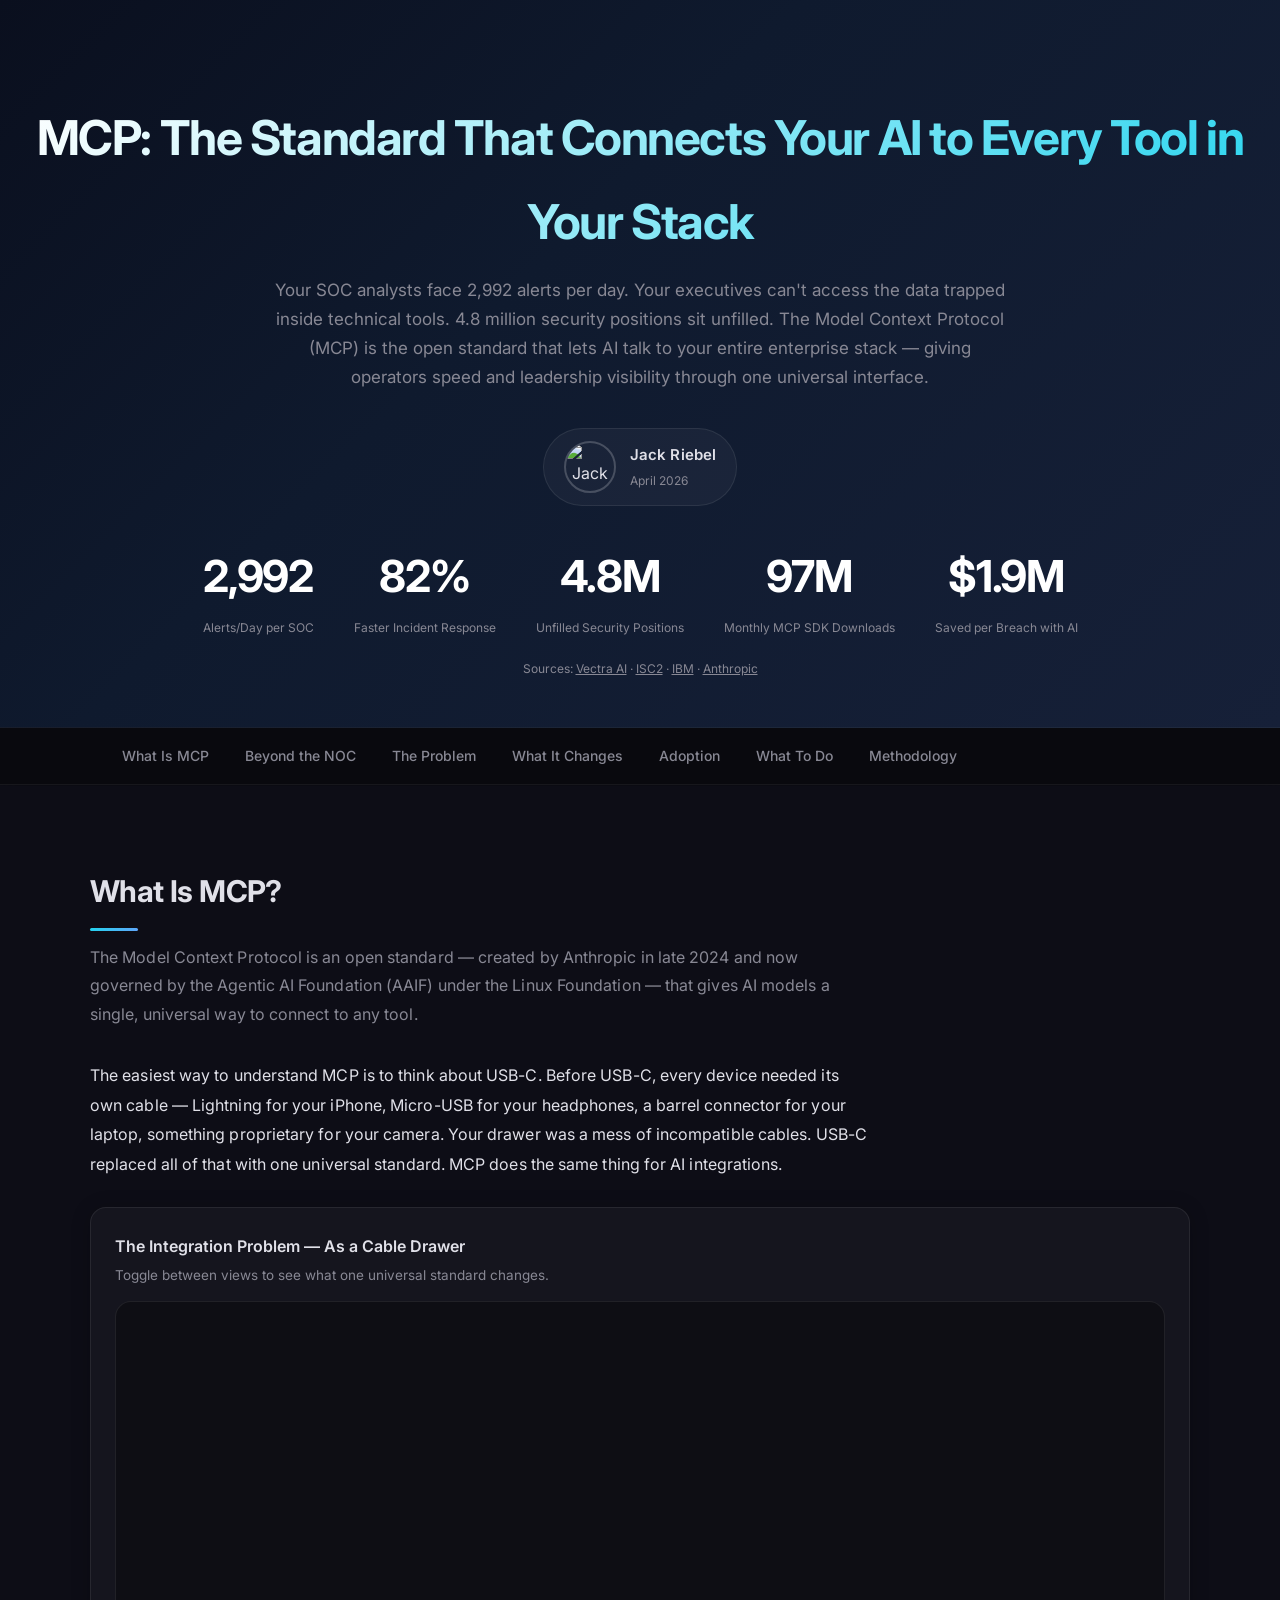
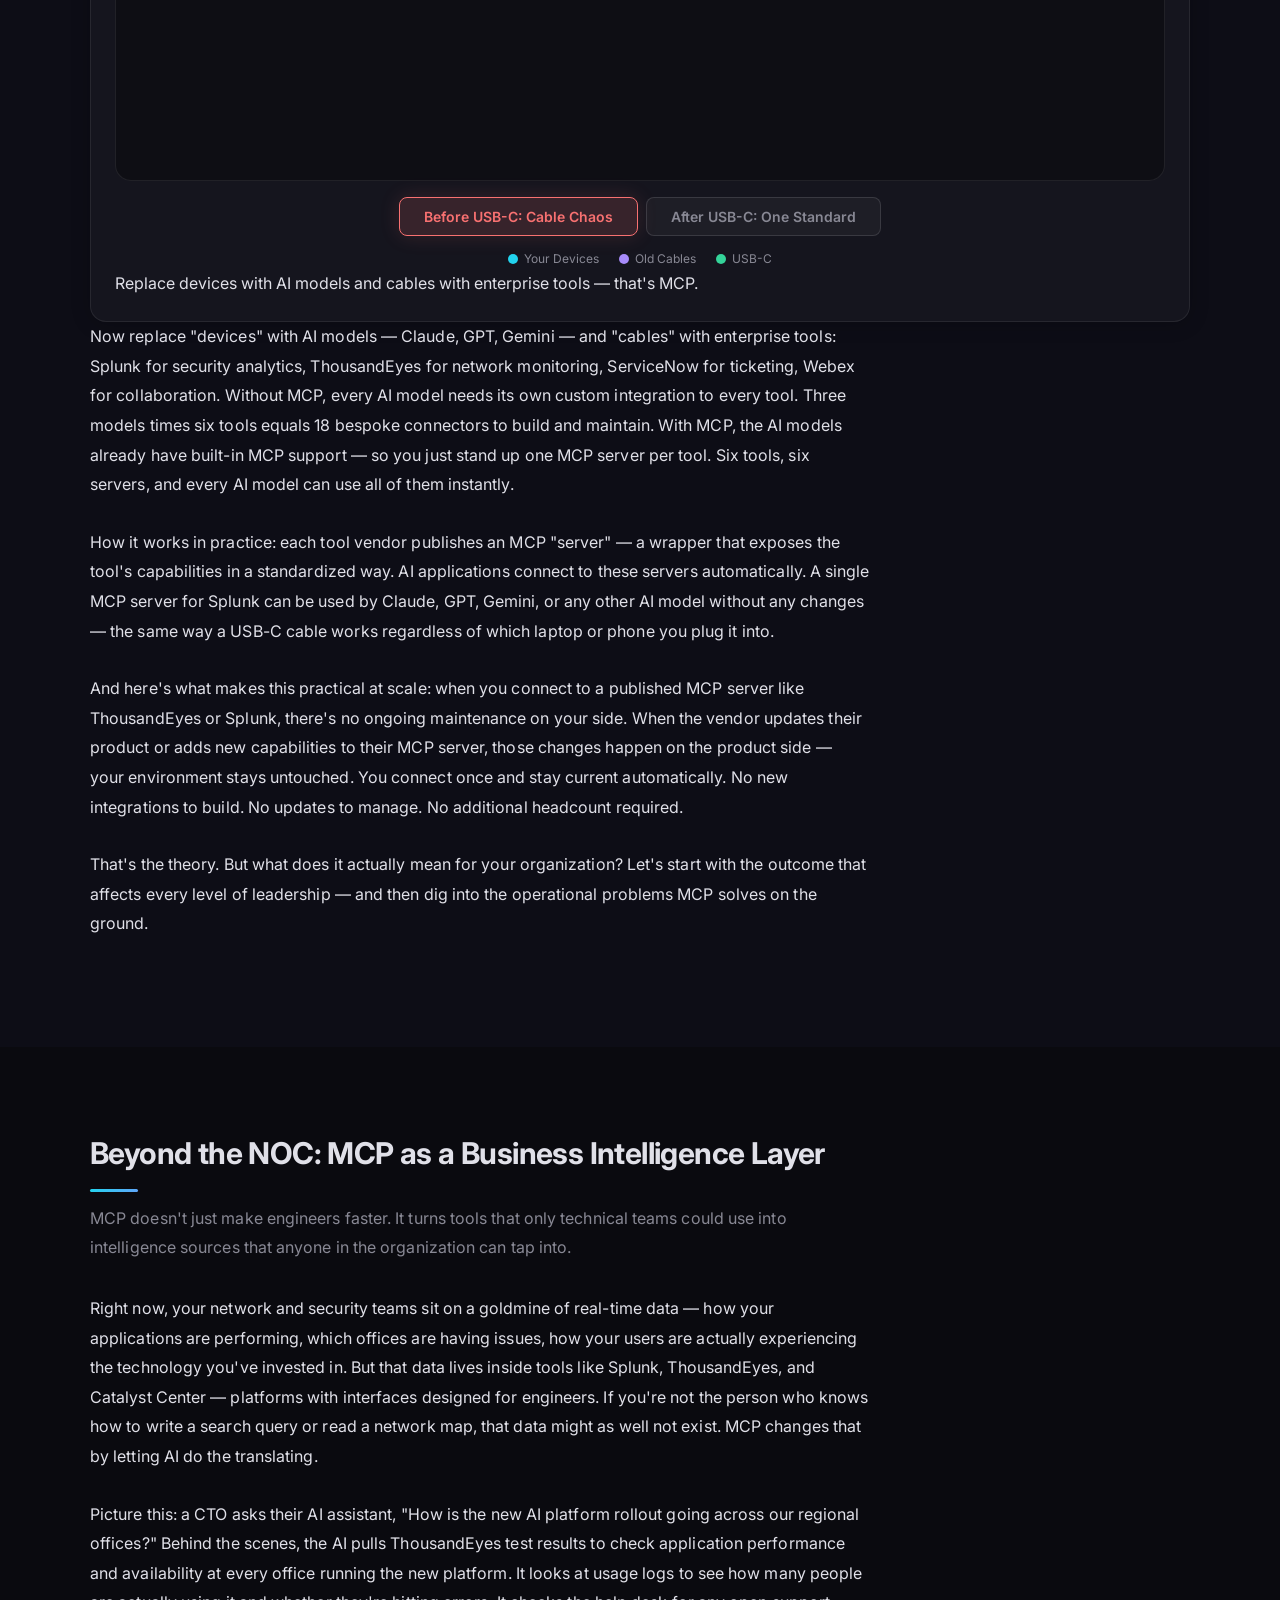
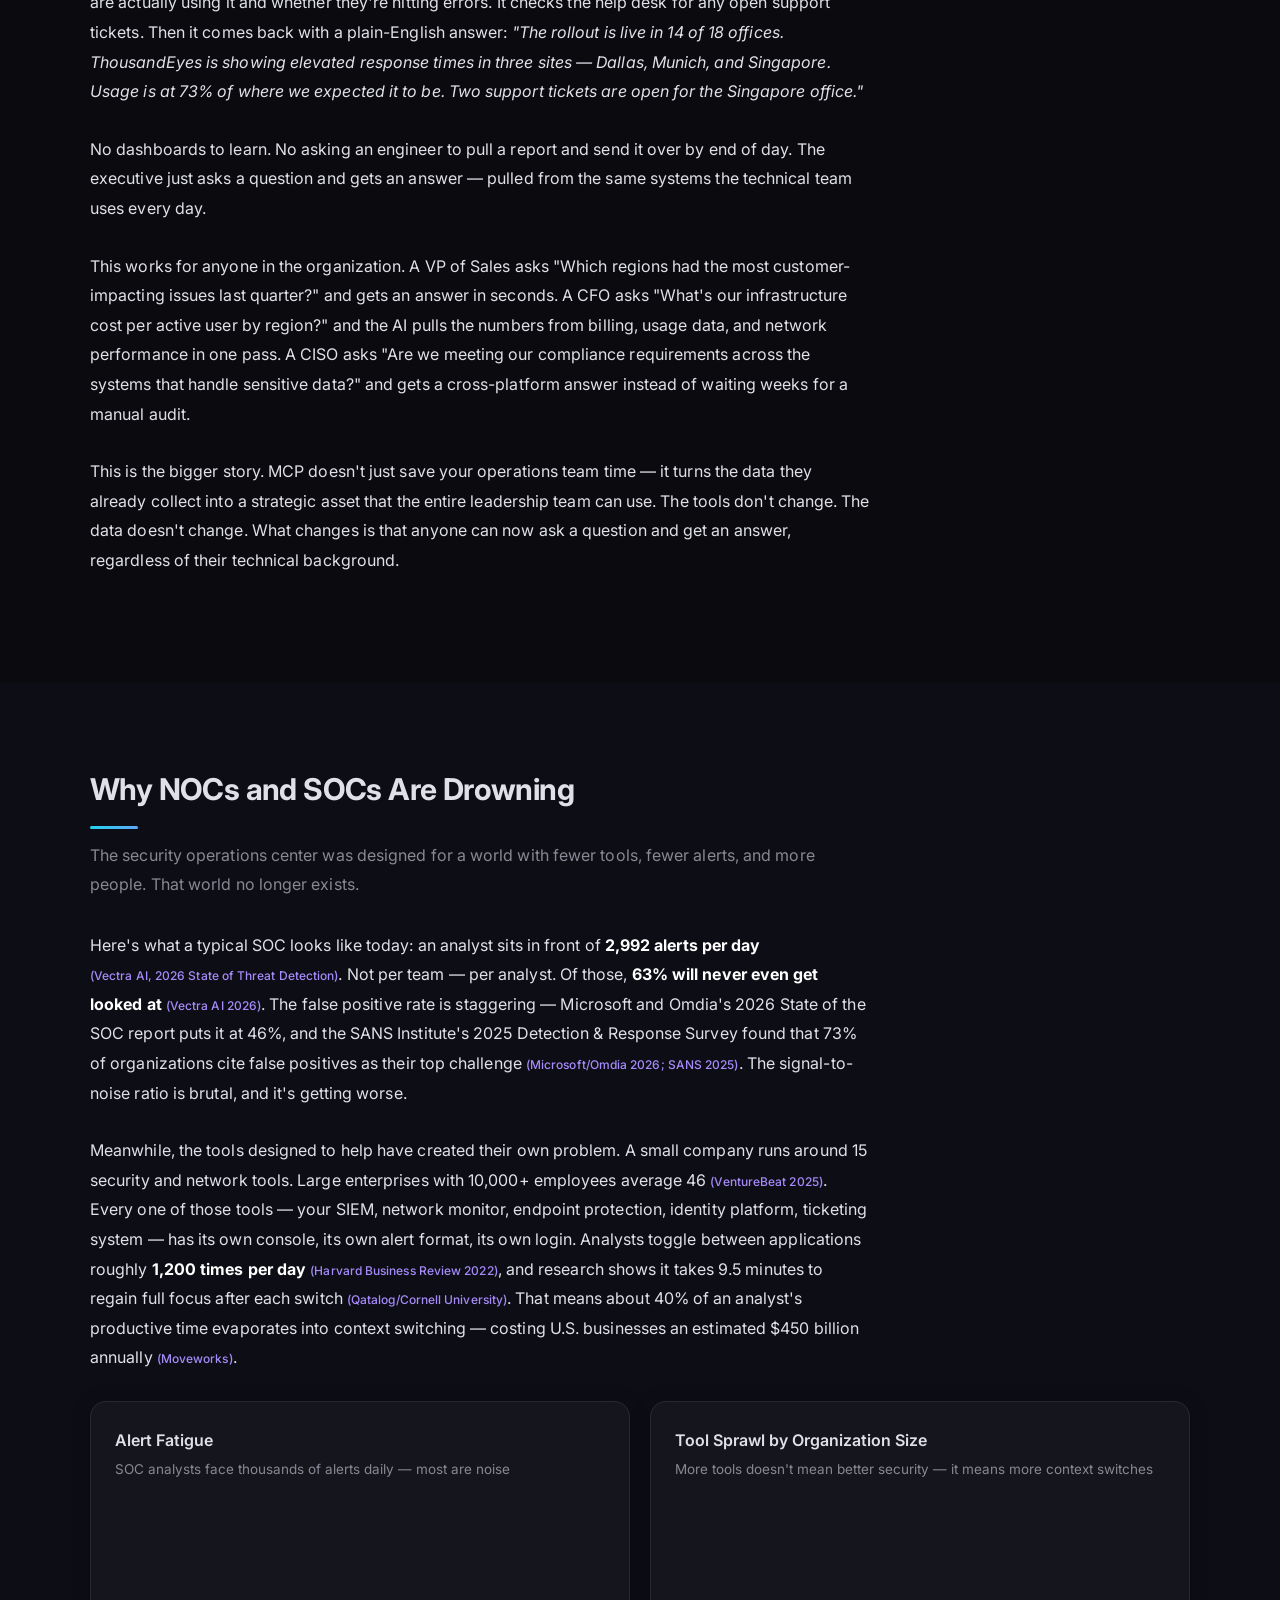
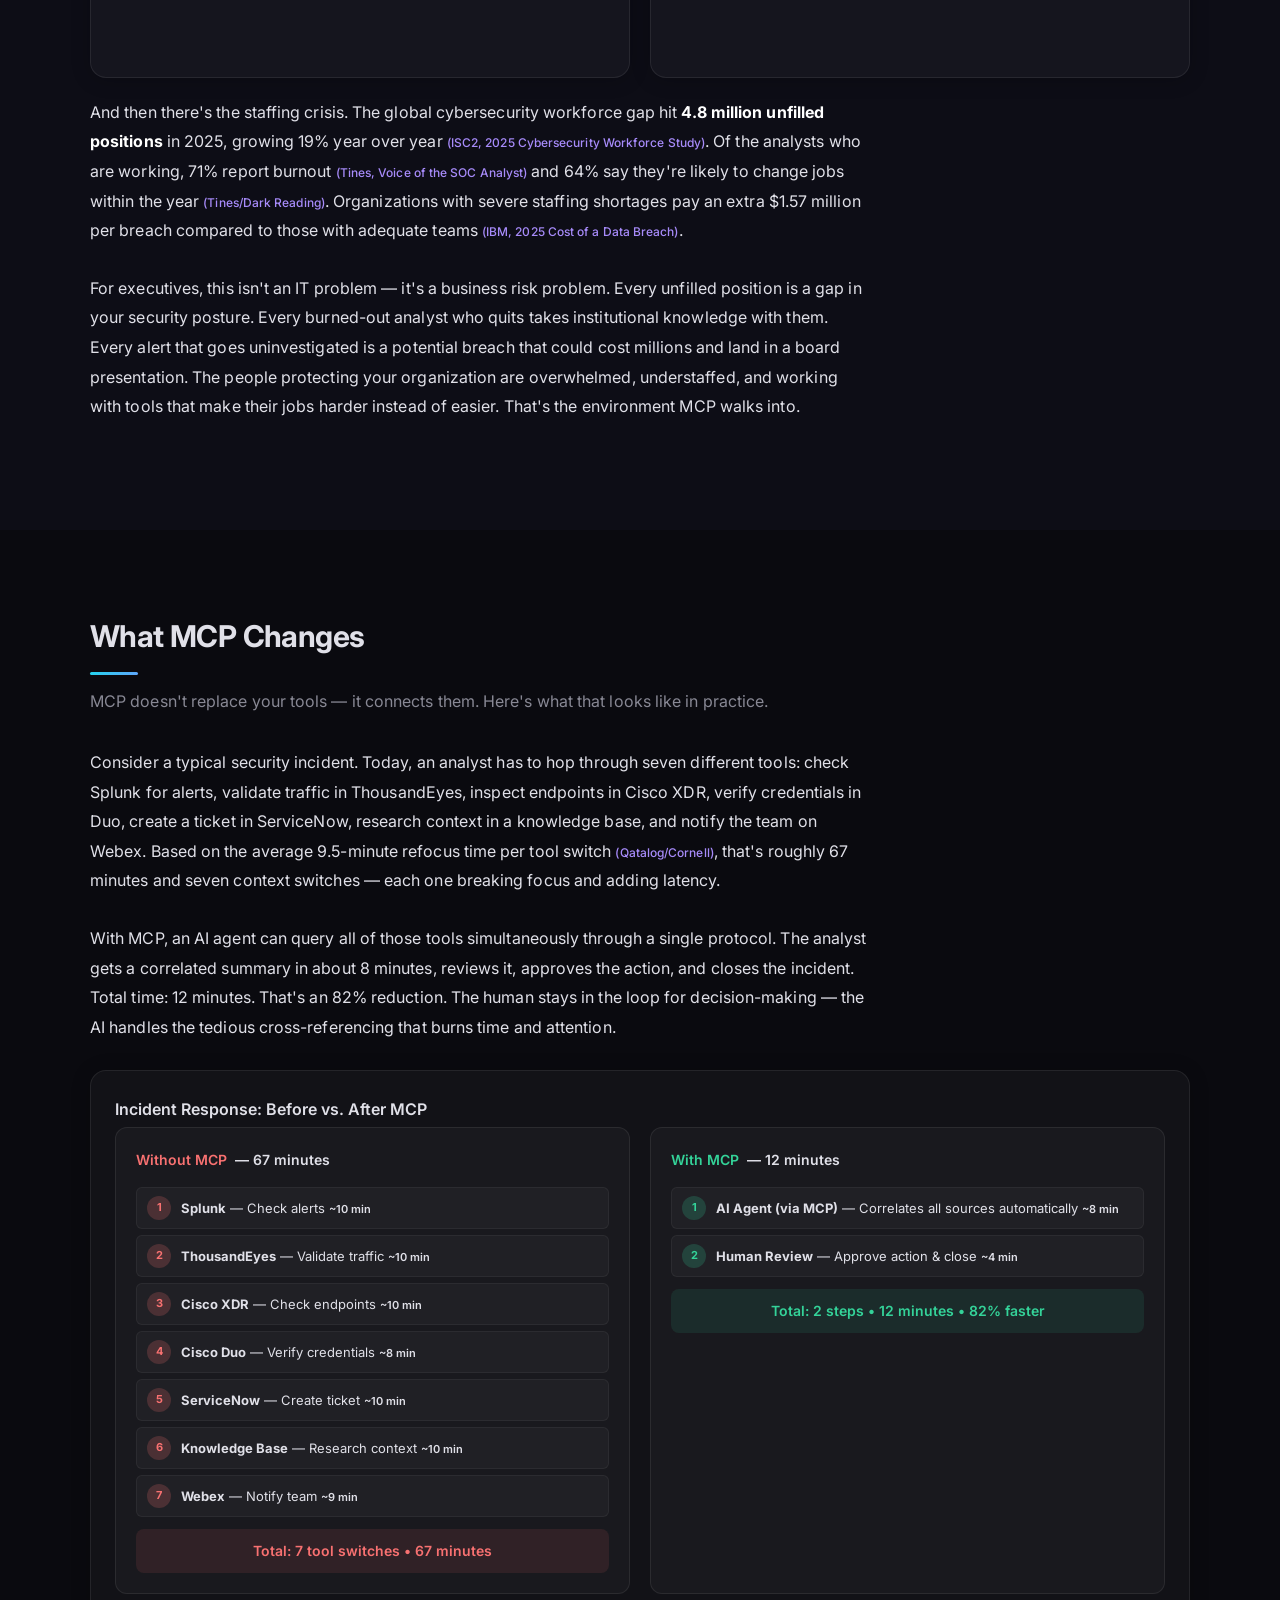
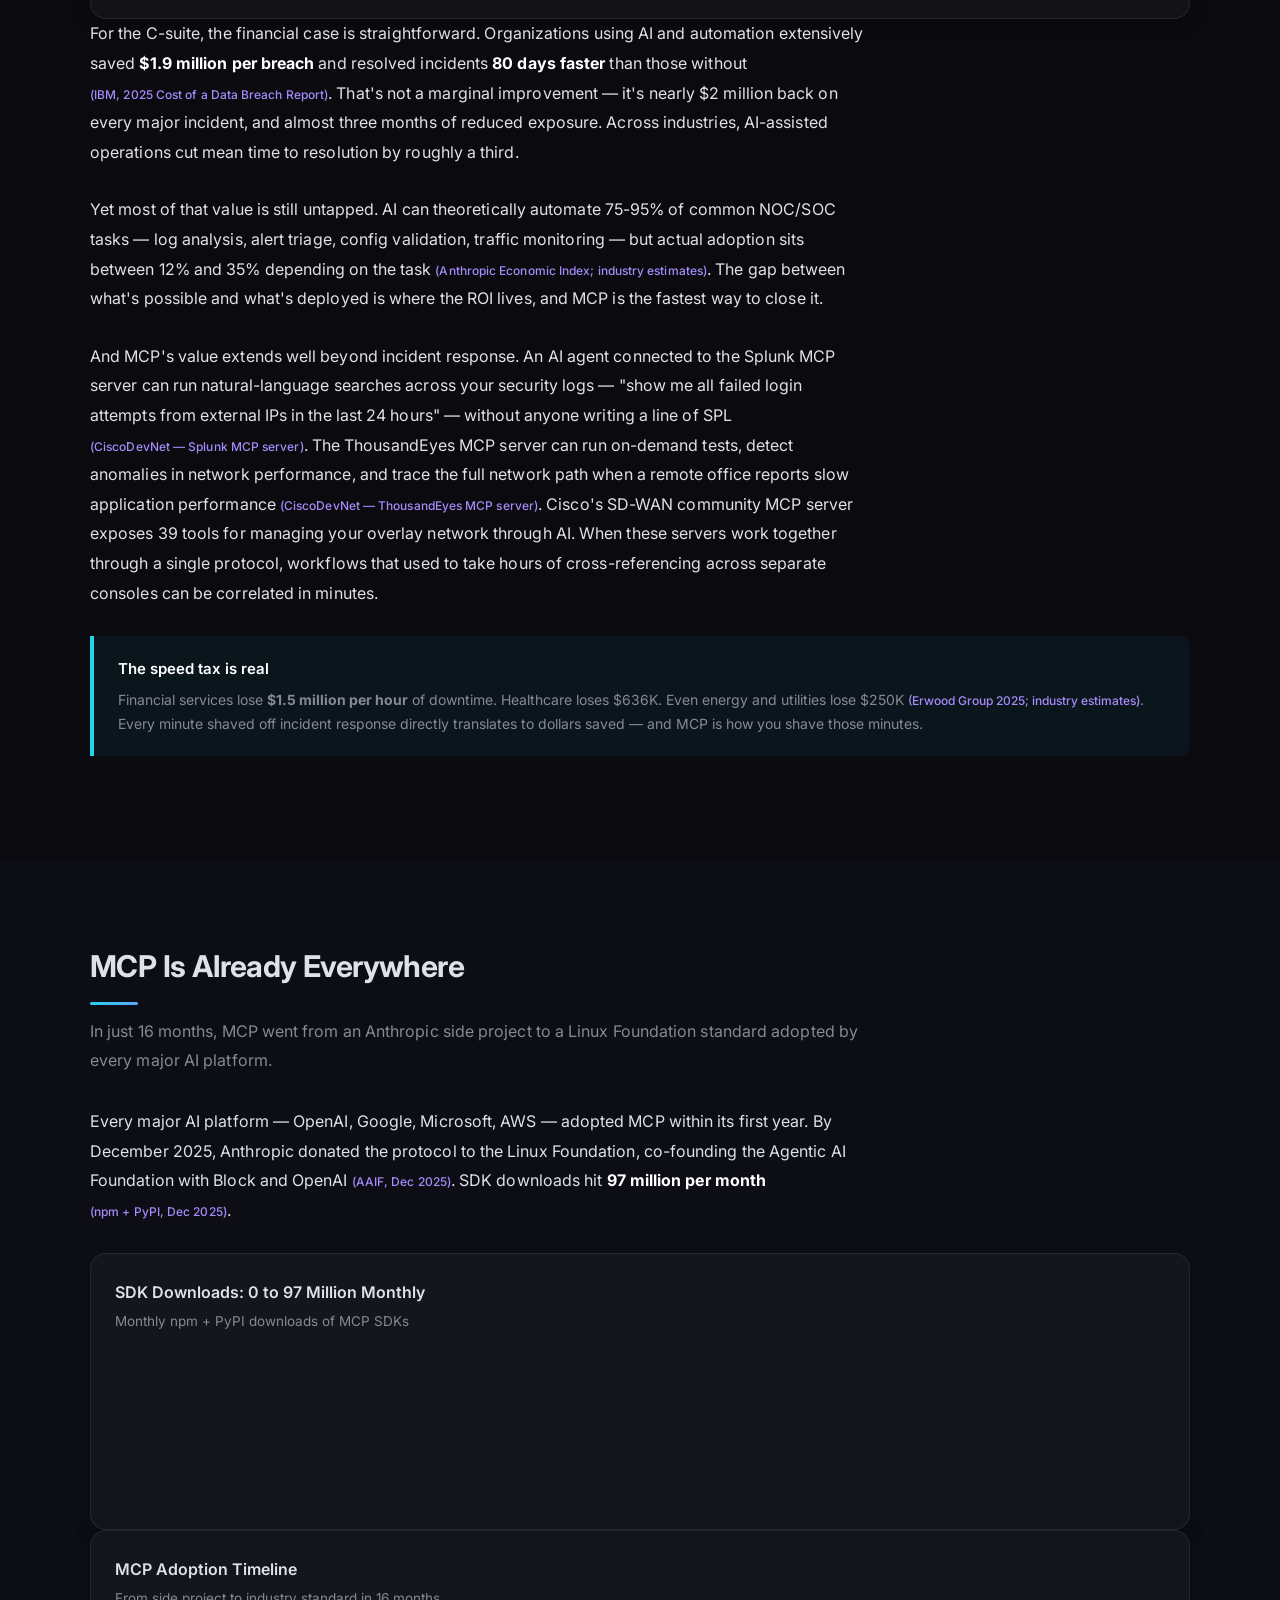
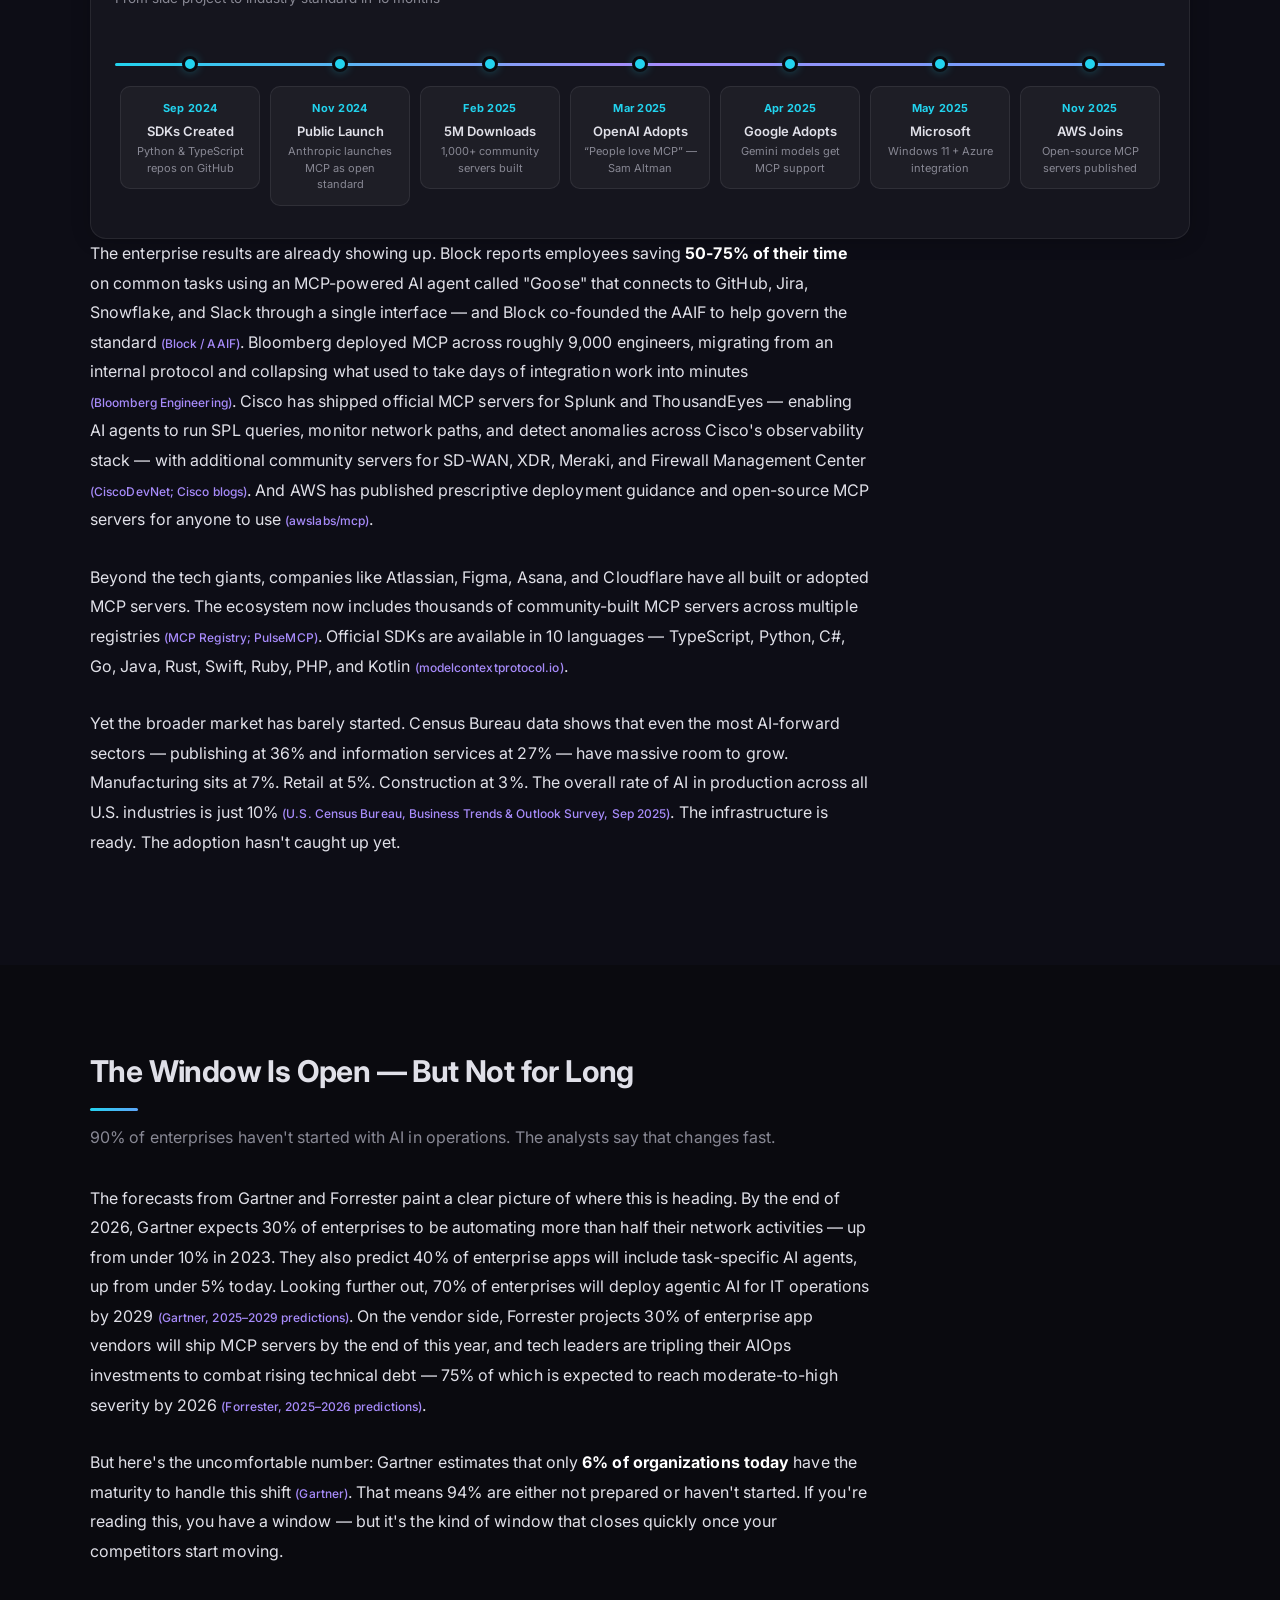
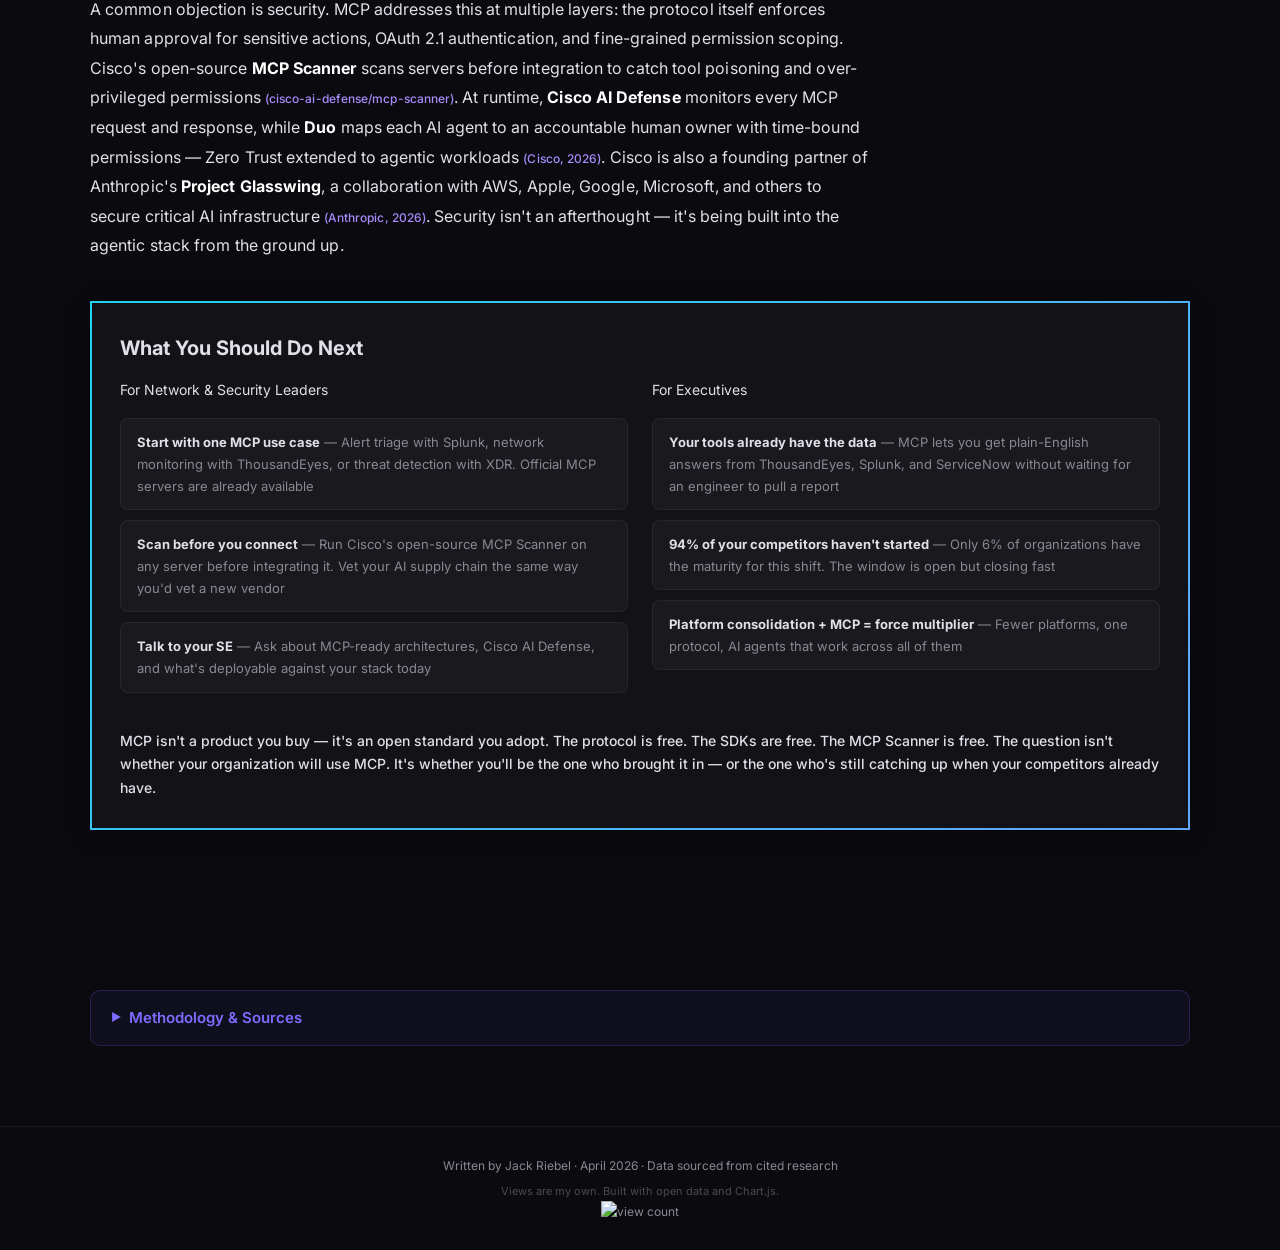
==== commit 084b7871: "Strengthen executive thread throughout without removing NOC/SOC content What Is MCP: - Split technic" ====
--- a/index.html
+++ b/index.html
@@ -104,7 +104,9 @@
 
     <p class="section-prose">Now replace "devices" with AI models — Claude, GPT, Gemini — and "cables" with enterprise tools: Splunk for security analytics, ThousandEyes for network monitoring, ServiceNow for ticketing, Webex for collaboration. Without MCP, every AI model needs its own custom integration to every tool. Three models times six tools equals 18 bespoke connectors to build and maintain. With MCP, the AI models already have built-in MCP support — so you just stand up one MCP server per tool. Six tools, six servers, and every AI model can use all of them instantly.</p>
 
-    <p class="section-prose">Under the hood, MCP uses a client-server architecture. Each tool vendor publishes an MCP "server" — a lightweight wrapper that exposes the tool's capabilities through a standardized interface. AI applications run MCP "clients" that discover and connect to these servers automatically. The protocol defines three core primitives: <strong>tools</strong> (actions the AI can take), <strong>resources</strong> (data the AI can read), and <strong>prompts</strong> (reusable templates). A single MCP server for, say, Splunk can be used by Claude, GPT, Gemini, or any other model without any changes — the same way a USB-C cable works regardless of which laptop or phone you plug it into. And here's what makes this even more practical: when you connect to a published MCP server like ThousandEyes or Splunk, there's no ongoing maintenance on your side. When the vendor updates their product or adds new capabilities to their MCP server, those changes happen on the product side — your environment stays untouched. You connect once and stay current automatically.</p>
+    <p class="section-prose">How it works in practice: each tool vendor publishes an MCP "server" — a wrapper that exposes the tool's capabilities in a standardized way. AI applications connect to these servers automatically. A single MCP server for Splunk can be used by Claude, GPT, Gemini, or any other AI model without any changes — the same way a USB-C cable works regardless of which laptop or phone you plug it into.</p>
+
+    <p class="section-prose">And here's what makes this practical at scale: when you connect to a published MCP server like ThousandEyes or Splunk, there's no ongoing maintenance on your side. When the vendor updates their product or adds new capabilities to their MCP server, those changes happen on the product side — your environment stays untouched. You connect once and stay current automatically. No new integrations to build. No updates to manage. No additional headcount required.</p>
 
     <p class="section-prose">That's the theory. But what does it actually mean for your organization? Let's start with the outcome that affects every level of leadership — and then dig into the operational problems MCP solves on the ground.</p>
    </div>
@@ -151,7 +153,9 @@
       </div>
     </div>
 
-    <p class="section-prose">And then there's the staffing crisis. The global cybersecurity workforce gap hit <strong>4.8 million unfilled positions</strong> in 2025, growing 19% year over year <span class="cite">(ISC2, 2025 Cybersecurity Workforce Study)</span>. Of the analysts who are working, 71% report burnout <span class="cite">(Tines, Voice of the SOC Analyst)</span> and 64% say they're likely to change jobs within the year <span class="cite">(Tines/Dark Reading)</span>. Organizations with severe staffing shortages pay an extra $1.57 million per breach compared to those with adequate teams <span class="cite">(IBM, 2025 Cost of a Data Breach)</span>. We're asking fewer people to monitor more tools, triage more alerts, and somehow keep organizations safe against increasingly sophisticated threats. The math doesn't work.</p>
+    <p class="section-prose">And then there's the staffing crisis. The global cybersecurity workforce gap hit <strong>4.8 million unfilled positions</strong> in 2025, growing 19% year over year <span class="cite">(ISC2, 2025 Cybersecurity Workforce Study)</span>. Of the analysts who are working, 71% report burnout <span class="cite">(Tines, Voice of the SOC Analyst)</span> and 64% say they're likely to change jobs within the year <span class="cite">(Tines/Dark Reading)</span>. Organizations with severe staffing shortages pay an extra $1.57 million per breach compared to those with adequate teams <span class="cite">(IBM, 2025 Cost of a Data Breach)</span>.</p>
+
+    <p class="section-prose">For executives, this isn't an IT problem — it's a business risk problem. Every unfilled position is a gap in your security posture. Every burned-out analyst who quits takes institutional knowledge with them. Every alert that goes uninvestigated is a potential breach that could cost millions and land in a board presentation. The people protecting your organization are overwhelmed, understaffed, and working with tools that make their jobs harder instead of easier. That's the environment MCP walks into.</p>
 
    </div>
   </section>
@@ -244,9 +248,9 @@
       </div>
     </div>
 
-    <p class="section-prose">The financial case is just as stark. AI can theoretically automate 75-95% of common NOC/SOC tasks — log analysis, alert triage, config validation, traffic monitoring — but actual adoption sits between 12% and 35% depending on the task <span class="cite">(Anthropic Economic Index; industry estimates)</span>. That gap represents massive unrealized value.</p>
-
-    <p class="section-prose">IBM's 2025 Cost of a Data Breach report quantifies what closing that gap looks like: organizations using AI and automation extensively saved <strong>$1.9 million per breach</strong> and resolved incidents <strong>80 days faster</strong> than those without. The average breach lifecycle fell to a 9-year low of 241 days. Across industries, AI-assisted operations cut mean time to resolution by roughly a third <span class="cite">(IBM, 2025 Cost of a Data Breach Report)</span>.</p>
+    <p class="section-prose">For the C-suite, the financial case is straightforward. Organizations using AI and automation extensively saved <strong>$1.9 million per breach</strong> and resolved incidents <strong>80 days faster</strong> than those without <span class="cite">(IBM, 2025 Cost of a Data Breach Report)</span>. That's not a marginal improvement — it's nearly $2 million back on every major incident, and almost three months of reduced exposure. Across industries, AI-assisted operations cut mean time to resolution by roughly a third.</p>
+
+    <p class="section-prose">Yet most of that value is still untapped. AI can theoretically automate 75-95% of common NOC/SOC tasks — log analysis, alert triage, config validation, traffic monitoring — but actual adoption sits between 12% and 35% depending on the task <span class="cite">(Anthropic Economic Index; industry estimates)</span>. The gap between what's possible and what's deployed is where the ROI lives, and MCP is the fastest way to close it.</p>
 
     <p class="section-prose">And MCP's value extends well beyond incident response. An AI agent connected to the Splunk MCP server can run natural-language searches across your security logs — "show me all failed login attempts from external IPs in the last 24 hours" — without anyone writing a line of SPL <span class="cite">(CiscoDevNet — Splunk MCP server)</span>. The ThousandEyes MCP server can run on-demand tests, detect anomalies in network performance, and trace the full network path when a remote office reports slow application performance <span class="cite">(CiscoDevNet — ThousandEyes MCP server)</span>. Cisco's SD-WAN community MCP server exposes 39 tools for managing your overlay network through AI. When these servers work together through a single protocol, workflows that used to take hours of cross-referencing across separate consoles can be correlated in minutes.</p>
 
@@ -385,7 +389,7 @@
           </ol>
         </div>
       </div>
-      <p class="cb-closing">MCP isn't a product you buy — it's an open standard you adopt. The protocol is free. The SDKs are free. The MCP Scanner is free. The only cost is not starting.</p>
+      <p class="cb-closing">MCP isn't a product you buy — it's an open standard you adopt. The protocol is free. The SDKs are free. The MCP Scanner is free. The question isn't whether your organization will use MCP. It's whether you'll be the one who brought it in — or the one who's still catching up when your competitors already have.</p>
     </div>
    </div>
   </section>
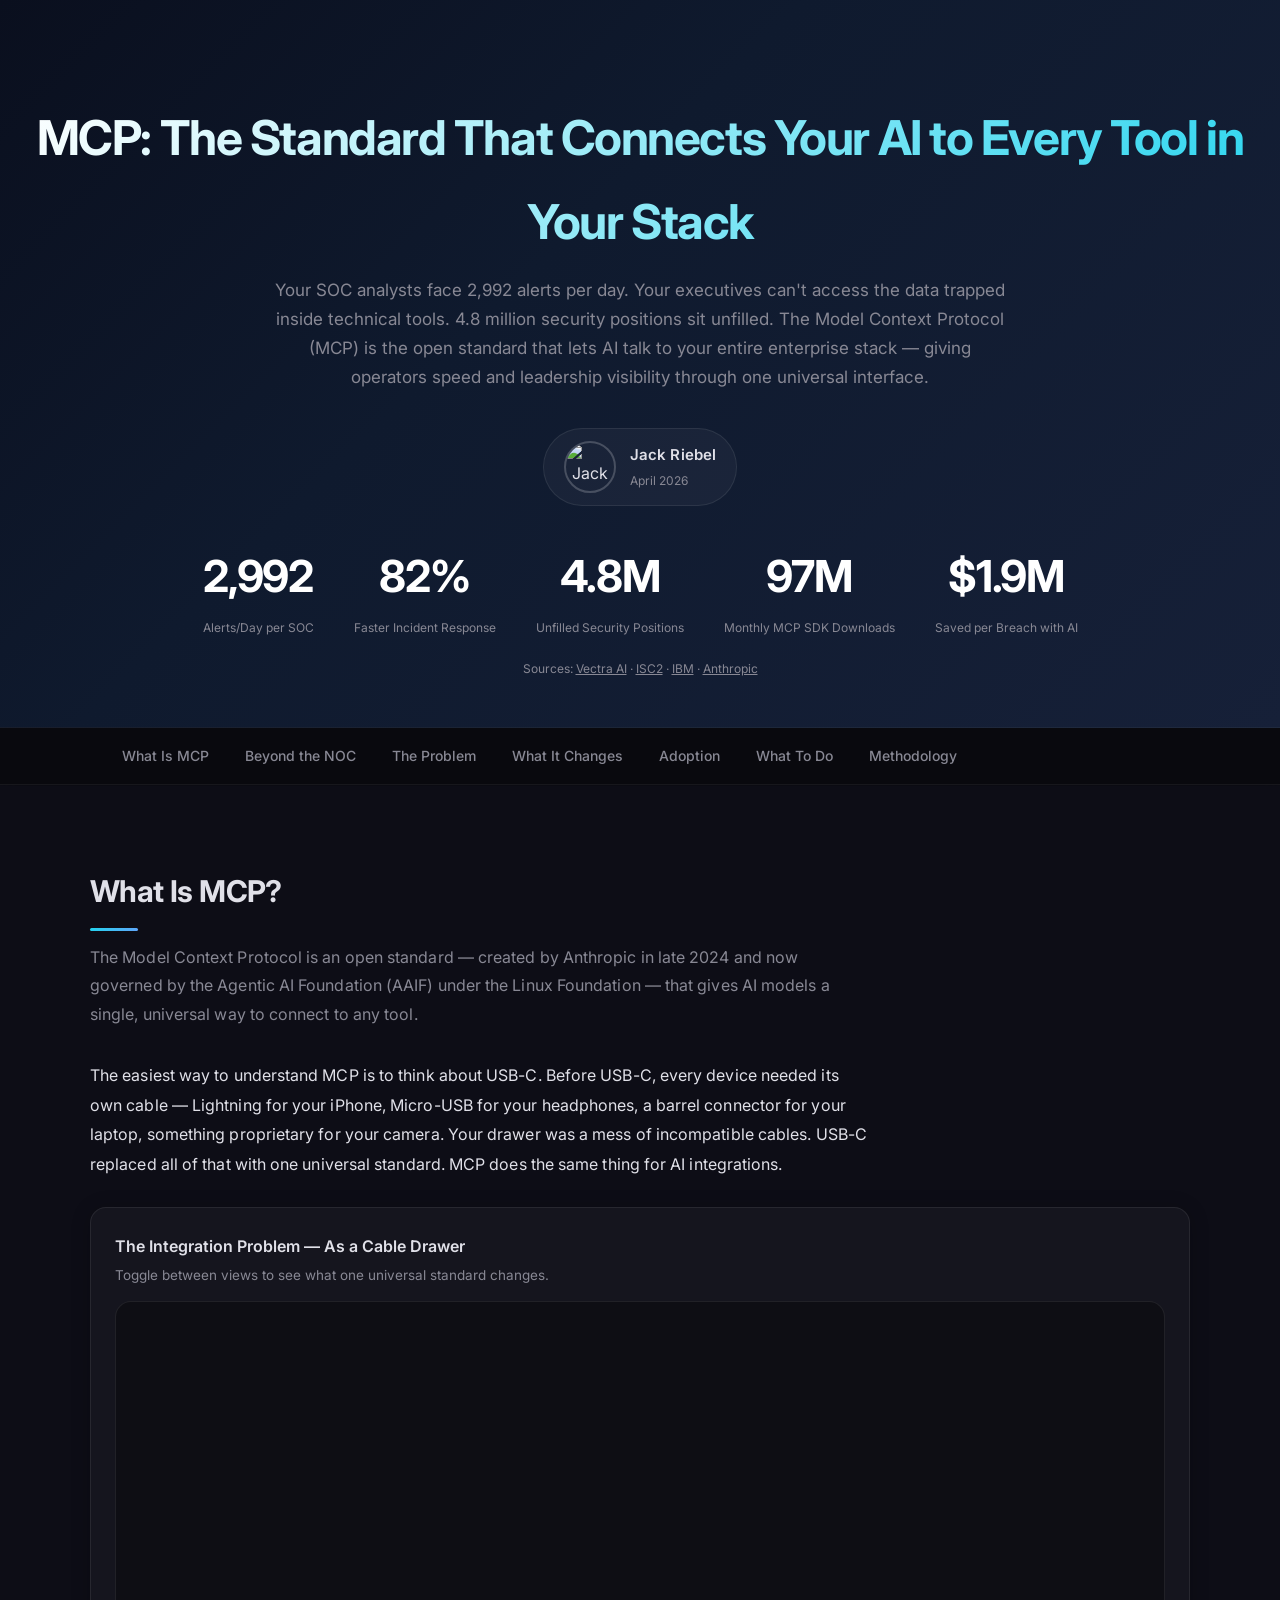
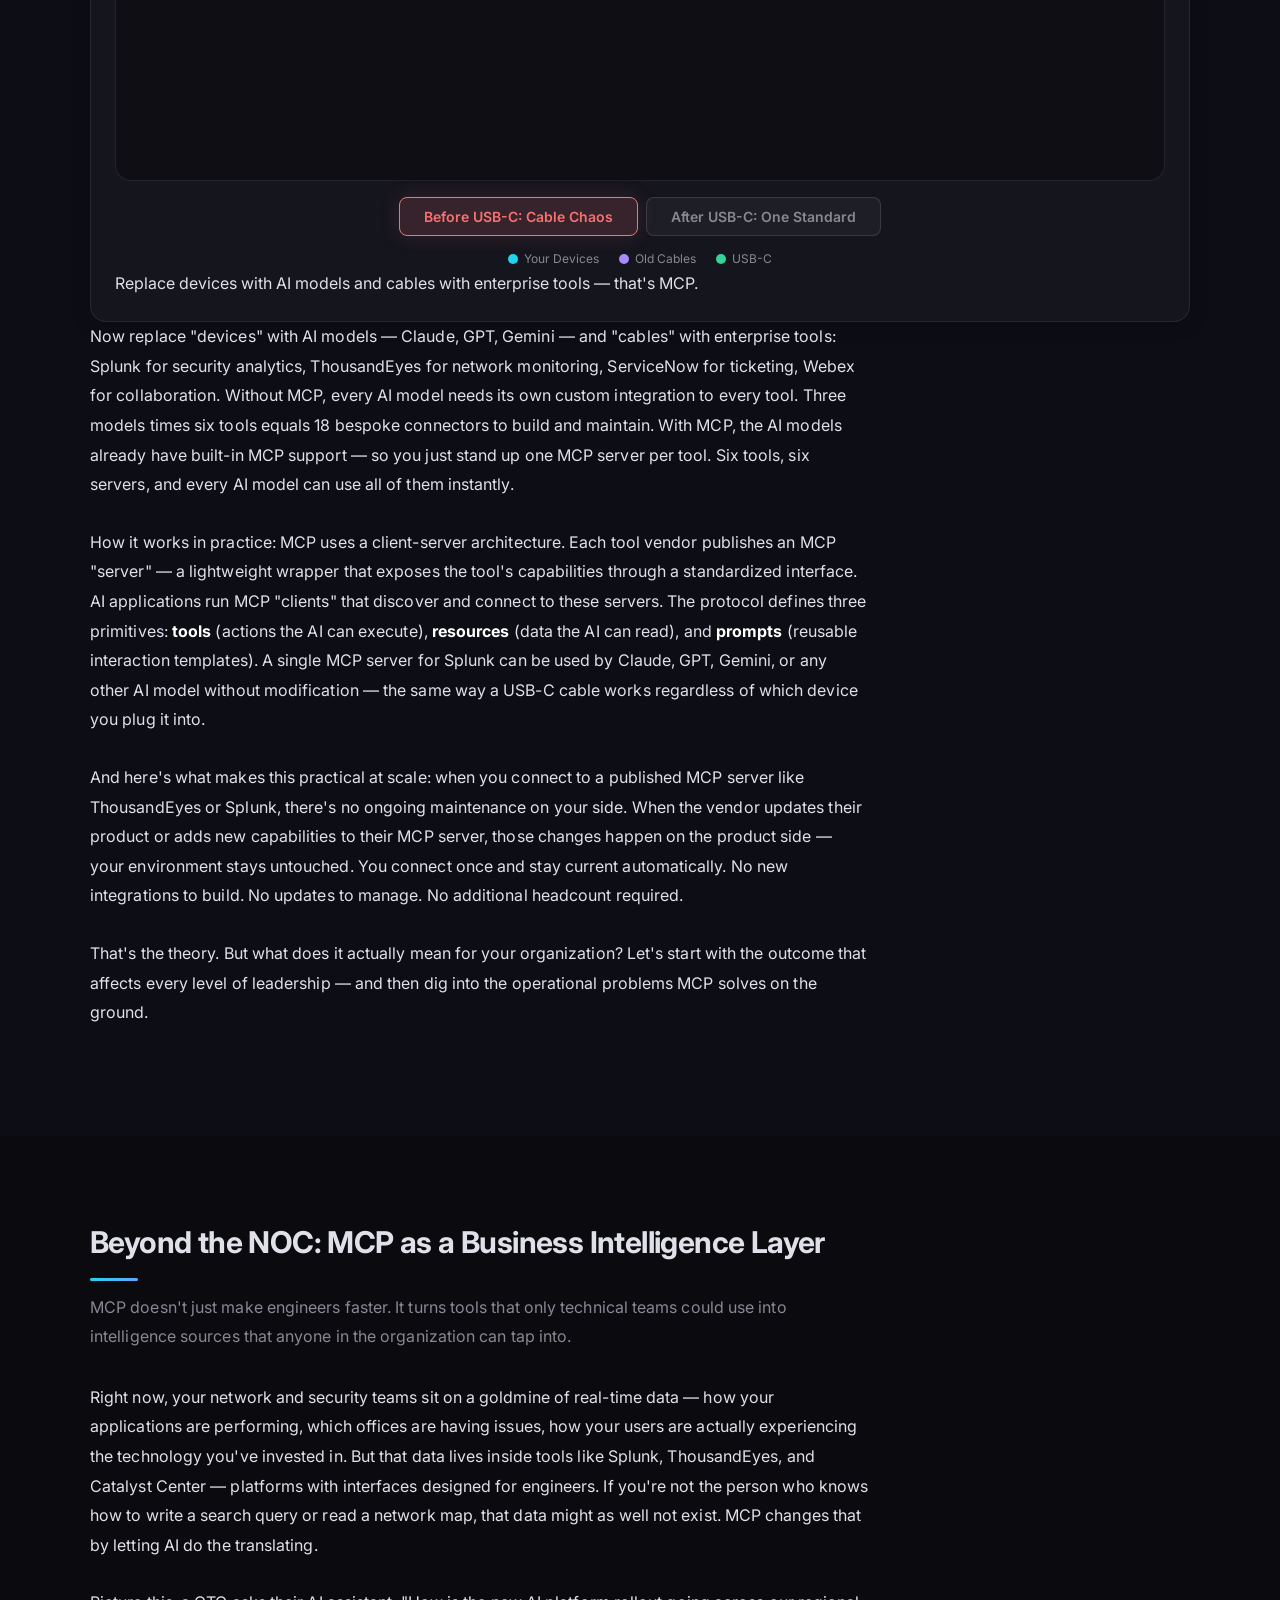
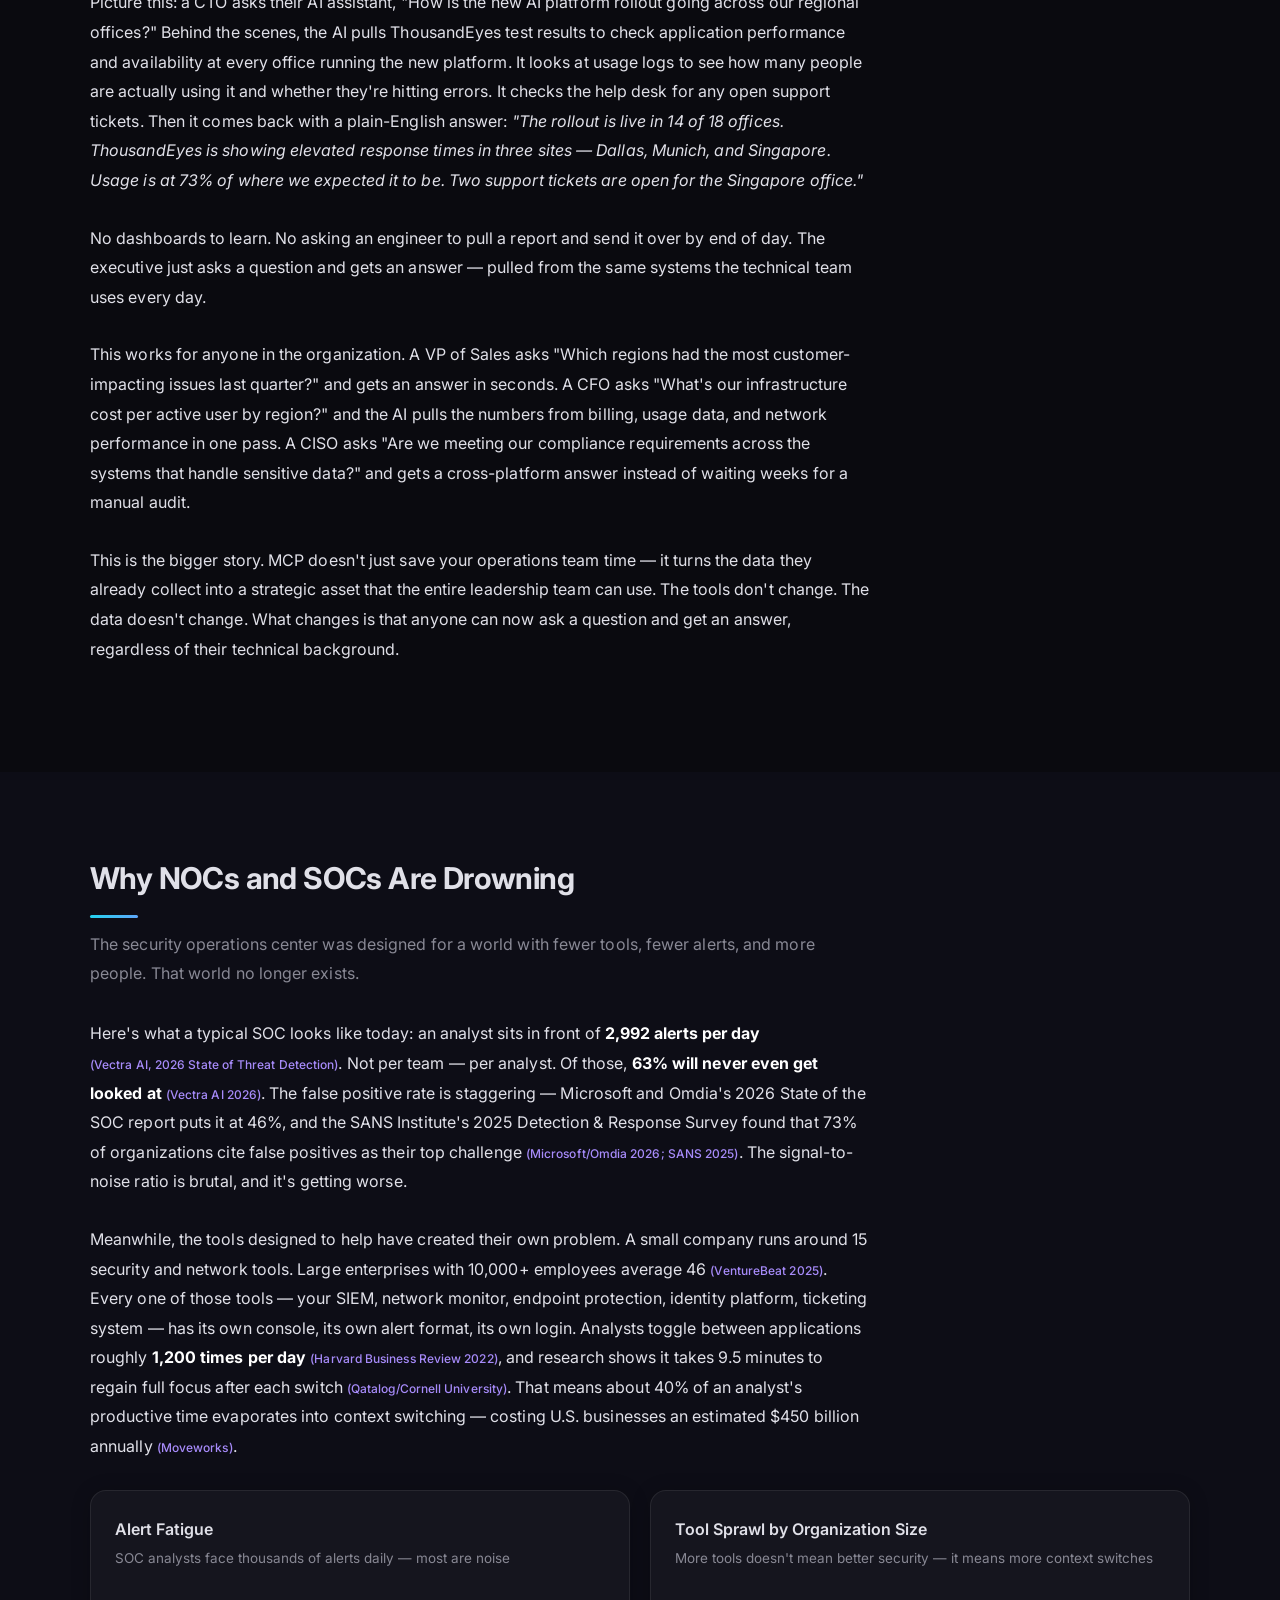
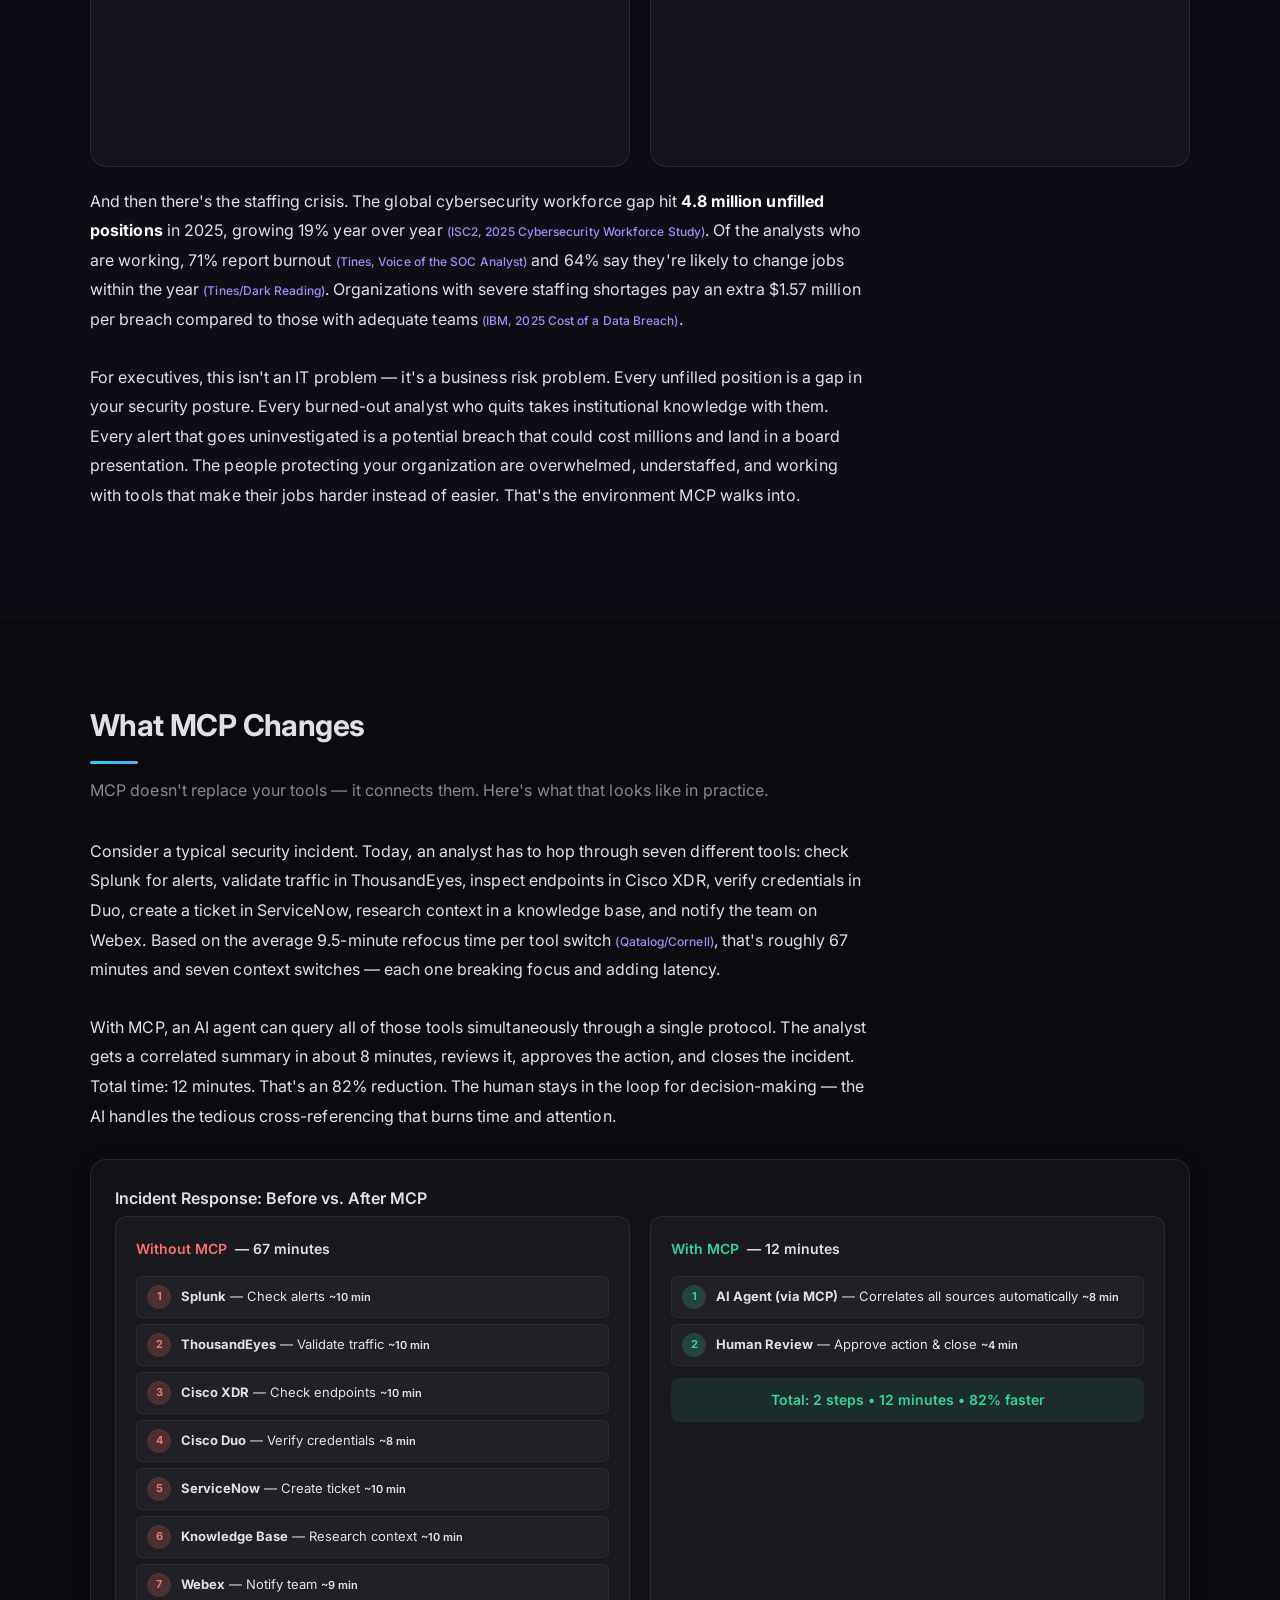
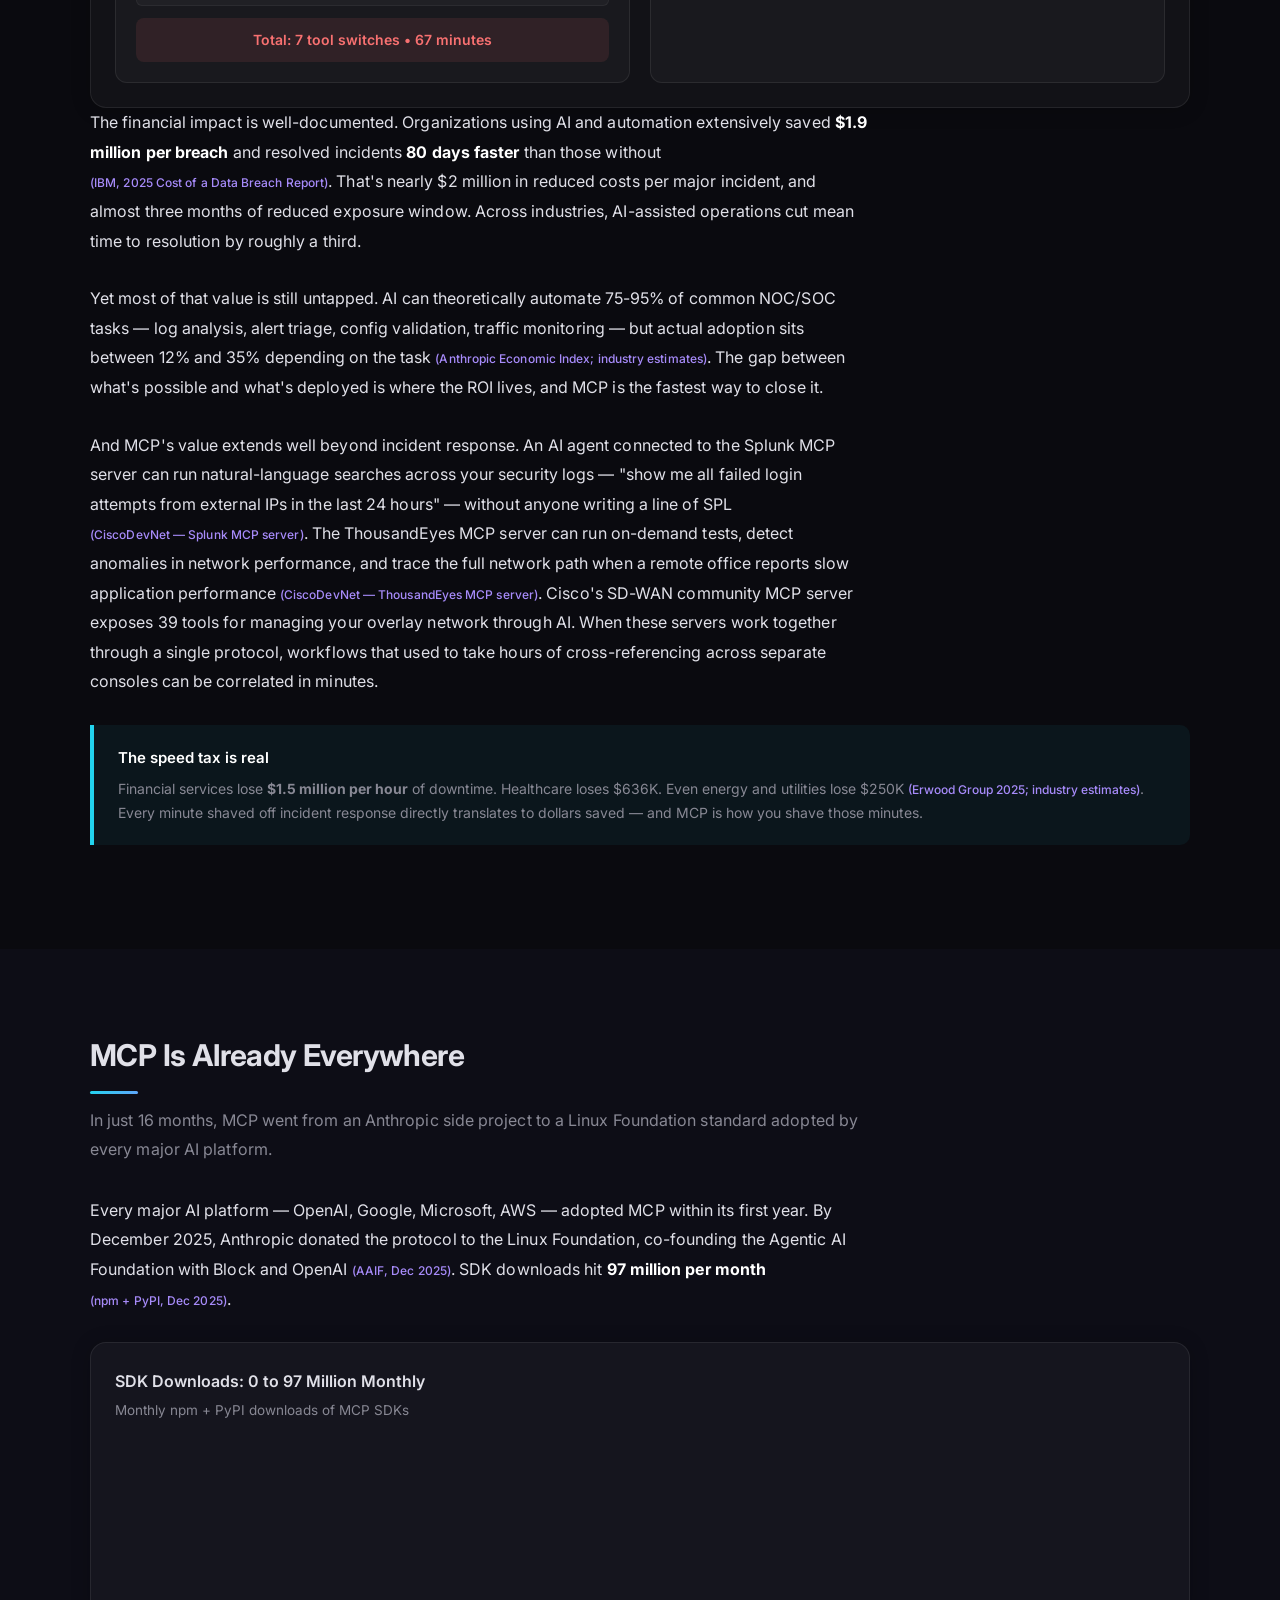
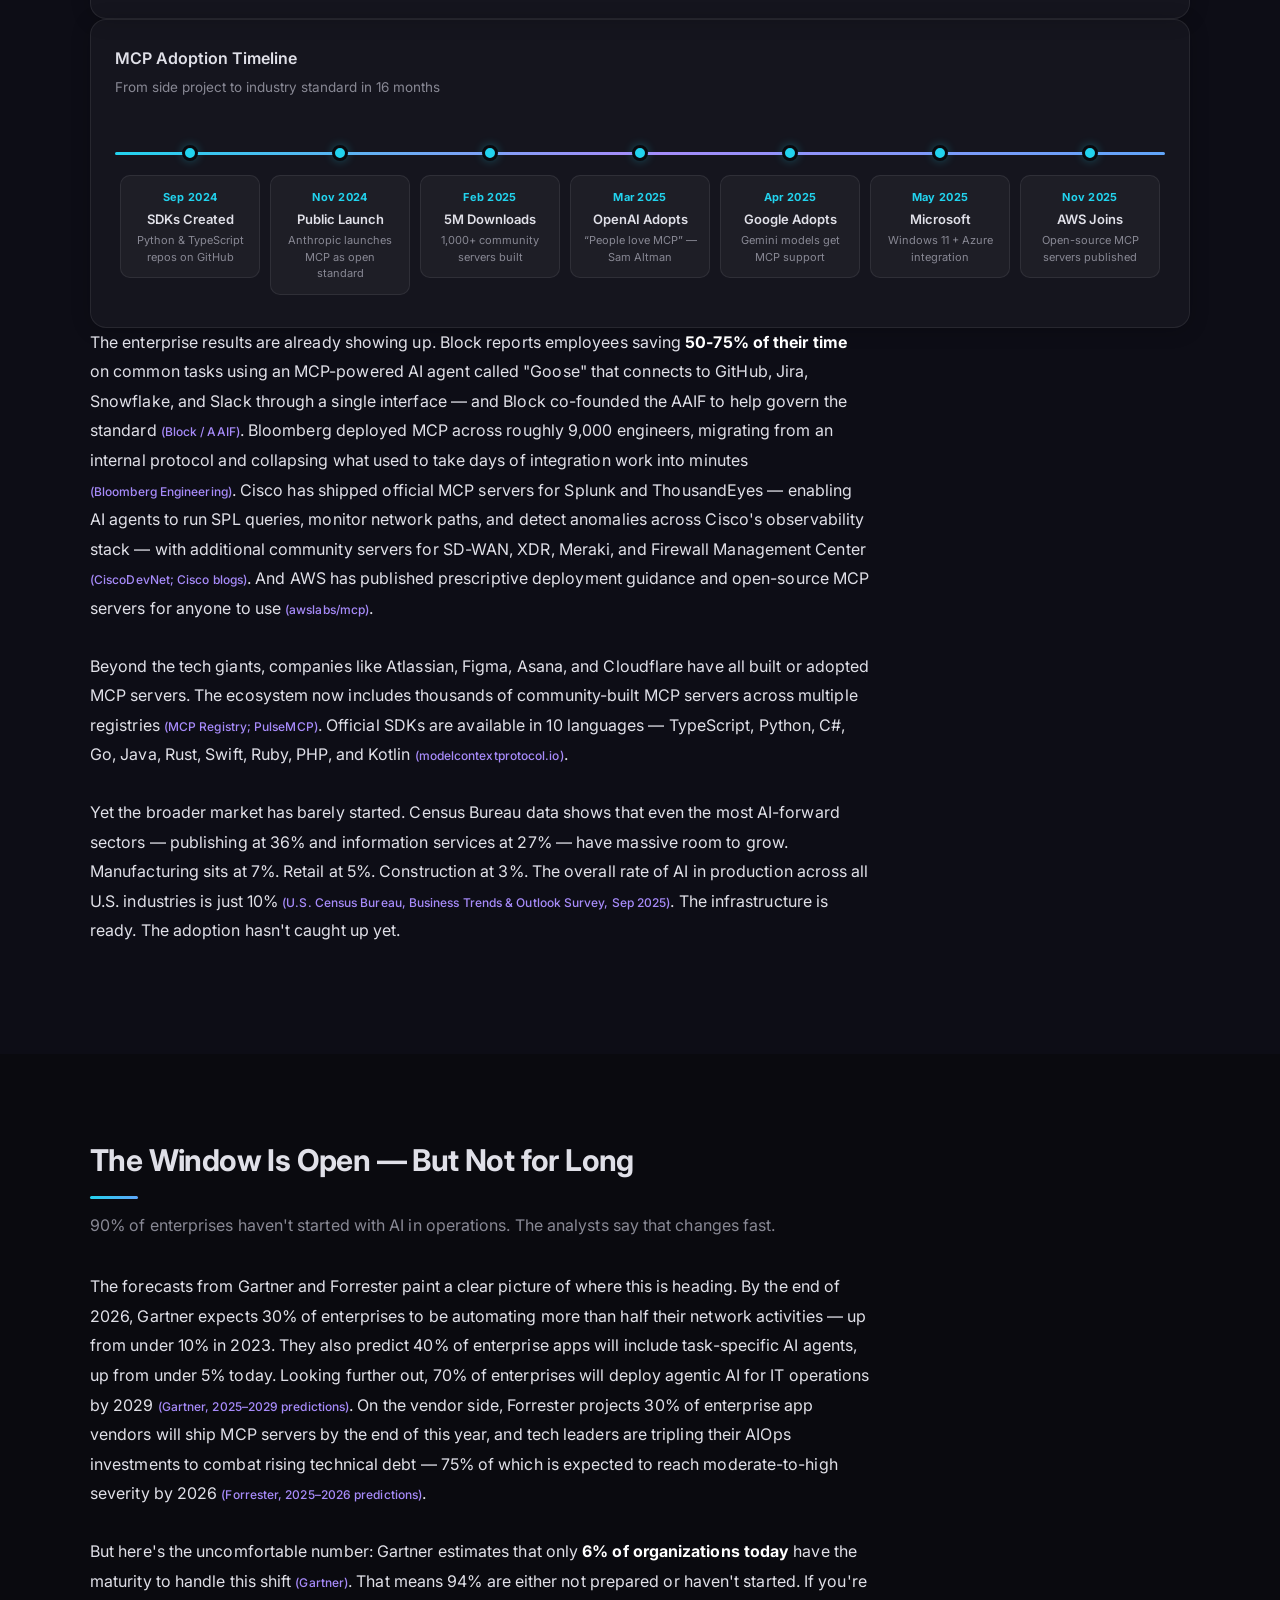
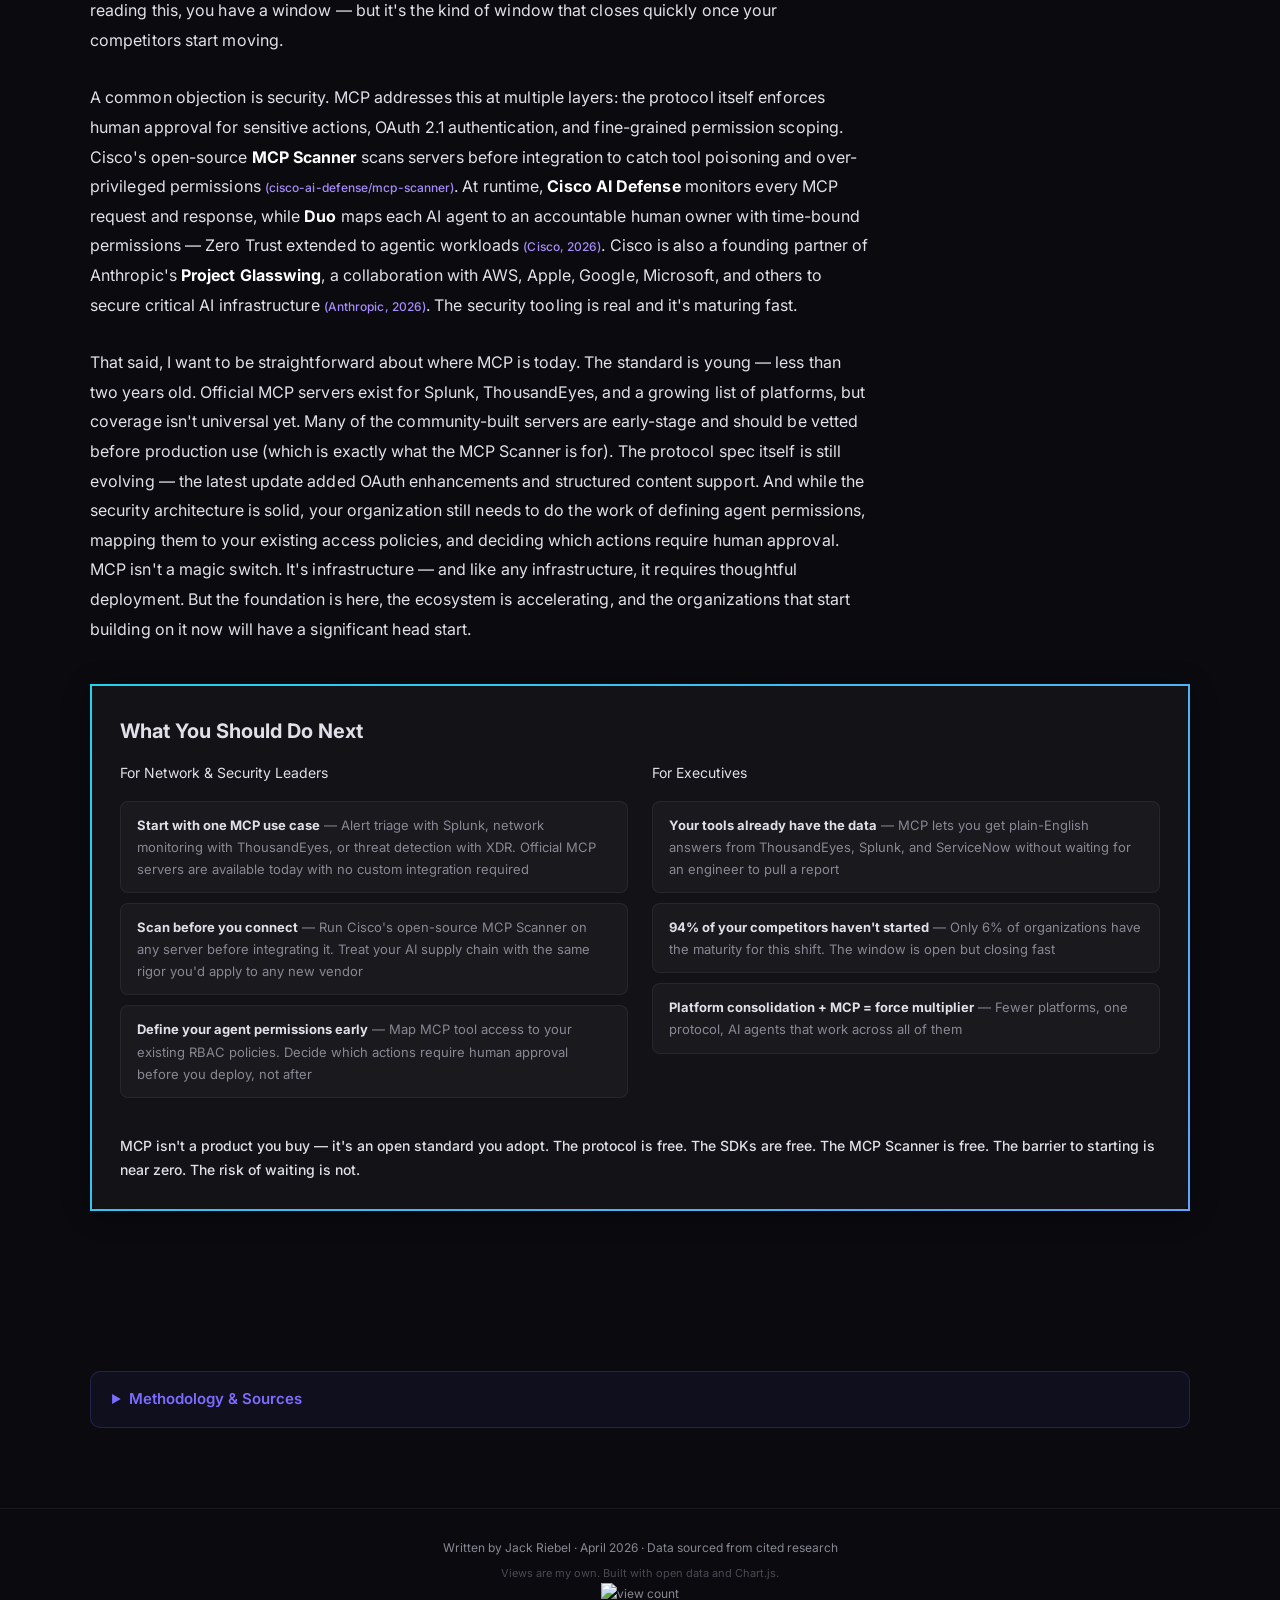
==== commit 2bc33e0c: "Rebalance tone: trusted advisor, not sales pitch Technical credibility: - Restore client-server arch" ====
--- a/index.html
+++ b/index.html
@@ -104,7 +104,7 @@
 
     <p class="section-prose">Now replace "devices" with AI models — Claude, GPT, Gemini — and "cables" with enterprise tools: Splunk for security analytics, ThousandEyes for network monitoring, ServiceNow for ticketing, Webex for collaboration. Without MCP, every AI model needs its own custom integration to every tool. Three models times six tools equals 18 bespoke connectors to build and maintain. With MCP, the AI models already have built-in MCP support — so you just stand up one MCP server per tool. Six tools, six servers, and every AI model can use all of them instantly.</p>
 
-    <p class="section-prose">How it works in practice: each tool vendor publishes an MCP "server" — a wrapper that exposes the tool's capabilities in a standardized way. AI applications connect to these servers automatically. A single MCP server for Splunk can be used by Claude, GPT, Gemini, or any other AI model without any changes — the same way a USB-C cable works regardless of which laptop or phone you plug it into.</p>
+    <p class="section-prose">How it works in practice: MCP uses a client-server architecture. Each tool vendor publishes an MCP "server" — a lightweight wrapper that exposes the tool's capabilities through a standardized interface. AI applications run MCP "clients" that discover and connect to these servers. The protocol defines three primitives: <strong>tools</strong> (actions the AI can execute), <strong>resources</strong> (data the AI can read), and <strong>prompts</strong> (reusable interaction templates). A single MCP server for Splunk can be used by Claude, GPT, Gemini, or any other AI model without modification — the same way a USB-C cable works regardless of which device you plug it into.</p>
 
     <p class="section-prose">And here's what makes this practical at scale: when you connect to a published MCP server like ThousandEyes or Splunk, there's no ongoing maintenance on your side. When the vendor updates their product or adds new capabilities to their MCP server, those changes happen on the product side — your environment stays untouched. You connect once and stay current automatically. No new integrations to build. No updates to manage. No additional headcount required.</p>
 
@@ -248,7 +248,7 @@
       </div>
     </div>
 
-    <p class="section-prose">For the C-suite, the financial case is straightforward. Organizations using AI and automation extensively saved <strong>$1.9 million per breach</strong> and resolved incidents <strong>80 days faster</strong> than those without <span class="cite">(IBM, 2025 Cost of a Data Breach Report)</span>. That's not a marginal improvement — it's nearly $2 million back on every major incident, and almost three months of reduced exposure. Across industries, AI-assisted operations cut mean time to resolution by roughly a third.</p>
+    <p class="section-prose">The financial impact is well-documented. Organizations using AI and automation extensively saved <strong>$1.9 million per breach</strong> and resolved incidents <strong>80 days faster</strong> than those without <span class="cite">(IBM, 2025 Cost of a Data Breach Report)</span>. That's nearly $2 million in reduced costs per major incident, and almost three months of reduced exposure window. Across industries, AI-assisted operations cut mean time to resolution by roughly a third.</p>
 
     <p class="section-prose">Yet most of that value is still untapped. AI can theoretically automate 75-95% of common NOC/SOC tasks — log analysis, alert triage, config validation, traffic monitoring — but actual adoption sits between 12% and 35% depending on the task <span class="cite">(Anthropic Economic Index; industry estimates)</span>. The gap between what's possible and what's deployed is where the ROI lives, and MCP is the fastest way to close it.</p>
 
@@ -367,7 +367,9 @@
 
     <p class="section-prose">But here's the uncomfortable number: Gartner estimates that only <strong>6% of organizations today</strong> have the maturity to handle this shift <span class="cite">(Gartner)</span>. That means 94% are either not prepared or haven't started. If you're reading this, you have a window — but it's the kind of window that closes quickly once your competitors start moving.</p>
 
-    <p class="section-prose">A common objection is security. MCP addresses this at multiple layers: the protocol itself enforces human approval for sensitive actions, OAuth 2.1 authentication, and fine-grained permission scoping. Cisco's open-source <strong>MCP Scanner</strong> scans servers before integration to catch tool poisoning and over-privileged permissions <span class="cite">(cisco-ai-defense/mcp-scanner)</span>. At runtime, <strong>Cisco AI Defense</strong> monitors every MCP request and response, while <strong>Duo</strong> maps each AI agent to an accountable human owner with time-bound permissions — Zero Trust extended to agentic workloads <span class="cite">(Cisco, 2026)</span>. Cisco is also a founding partner of Anthropic's <strong>Project Glasswing</strong>, a collaboration with AWS, Apple, Google, Microsoft, and others to secure critical AI infrastructure <span class="cite">(Anthropic, 2026)</span>. Security isn't an afterthought — it's being built into the agentic stack from the ground up.</p>
+    <p class="section-prose">A common objection is security. MCP addresses this at multiple layers: the protocol itself enforces human approval for sensitive actions, OAuth 2.1 authentication, and fine-grained permission scoping. Cisco's open-source <strong>MCP Scanner</strong> scans servers before integration to catch tool poisoning and over-privileged permissions <span class="cite">(cisco-ai-defense/mcp-scanner)</span>. At runtime, <strong>Cisco AI Defense</strong> monitors every MCP request and response, while <strong>Duo</strong> maps each AI agent to an accountable human owner with time-bound permissions — Zero Trust extended to agentic workloads <span class="cite">(Cisco, 2026)</span>. Cisco is also a founding partner of Anthropic's <strong>Project Glasswing</strong>, a collaboration with AWS, Apple, Google, Microsoft, and others to secure critical AI infrastructure <span class="cite">(Anthropic, 2026)</span>. The security tooling is real and it's maturing fast.</p>
+
+    <p class="section-prose">That said, I want to be straightforward about where MCP is today. The standard is young — less than two years old. Official MCP servers exist for Splunk, ThousandEyes, and a growing list of platforms, but coverage isn't universal yet. Many of the community-built servers are early-stage and should be vetted before production use (which is exactly what the MCP Scanner is for). The protocol spec itself is still evolving — the latest update added OAuth enhancements and structured content support. And while the security architecture is solid, your organization still needs to do the work of defining agent permissions, mapping them to your existing access policies, and deciding which actions require human approval. MCP isn't a magic switch. It's infrastructure — and like any infrastructure, it requires thoughtful deployment. But the foundation is here, the ecosystem is accelerating, and the organizations that start building on it now will have a significant head start.</p>
 
     <div class="conclusion-box">
       <h3>What You Should Do Next</h3>
@@ -375,9 +377,9 @@
         <div class="conclusion-col">
           <p class="cb-lead">For Network &amp; Security Leaders</p>
           <ol class="cb-actions">
-            <li><strong>Start with one MCP use case</strong> — Alert triage with Splunk, network monitoring with ThousandEyes, or threat detection with XDR. Official MCP servers are already available</li>
-            <li><strong>Scan before you connect</strong> — Run Cisco's open-source MCP Scanner on any server before integrating it. Vet your AI supply chain the same way you'd vet a new vendor</li>
-            <li><strong>Talk to your SE</strong> — Ask about MCP-ready architectures, Cisco AI Defense, and what's deployable against your stack today</li>
+            <li><strong>Start with one MCP use case</strong> — Alert triage with Splunk, network monitoring with ThousandEyes, or threat detection with XDR. Official MCP servers are available today with no custom integration required</li>
+            <li><strong>Scan before you connect</strong> — Run Cisco's open-source MCP Scanner on any server before integrating it. Treat your AI supply chain with the same rigor you'd apply to any new vendor</li>
+            <li><strong>Define your agent permissions early</strong> — Map MCP tool access to your existing RBAC policies. Decide which actions require human approval before you deploy, not after</li>
           </ol>
         </div>
         <div class="conclusion-col">
@@ -389,7 +391,7 @@
           </ol>
         </div>
       </div>
-      <p class="cb-closing">MCP isn't a product you buy — it's an open standard you adopt. The protocol is free. The SDKs are free. The MCP Scanner is free. The question isn't whether your organization will use MCP. It's whether you'll be the one who brought it in — or the one who's still catching up when your competitors already have.</p>
+      <p class="cb-closing">MCP isn't a product you buy — it's an open standard you adopt. The protocol is free. The SDKs are free. The MCP Scanner is free. The barrier to starting is near zero. The risk of waiting is not.</p>
     </div>
    </div>
   </section>
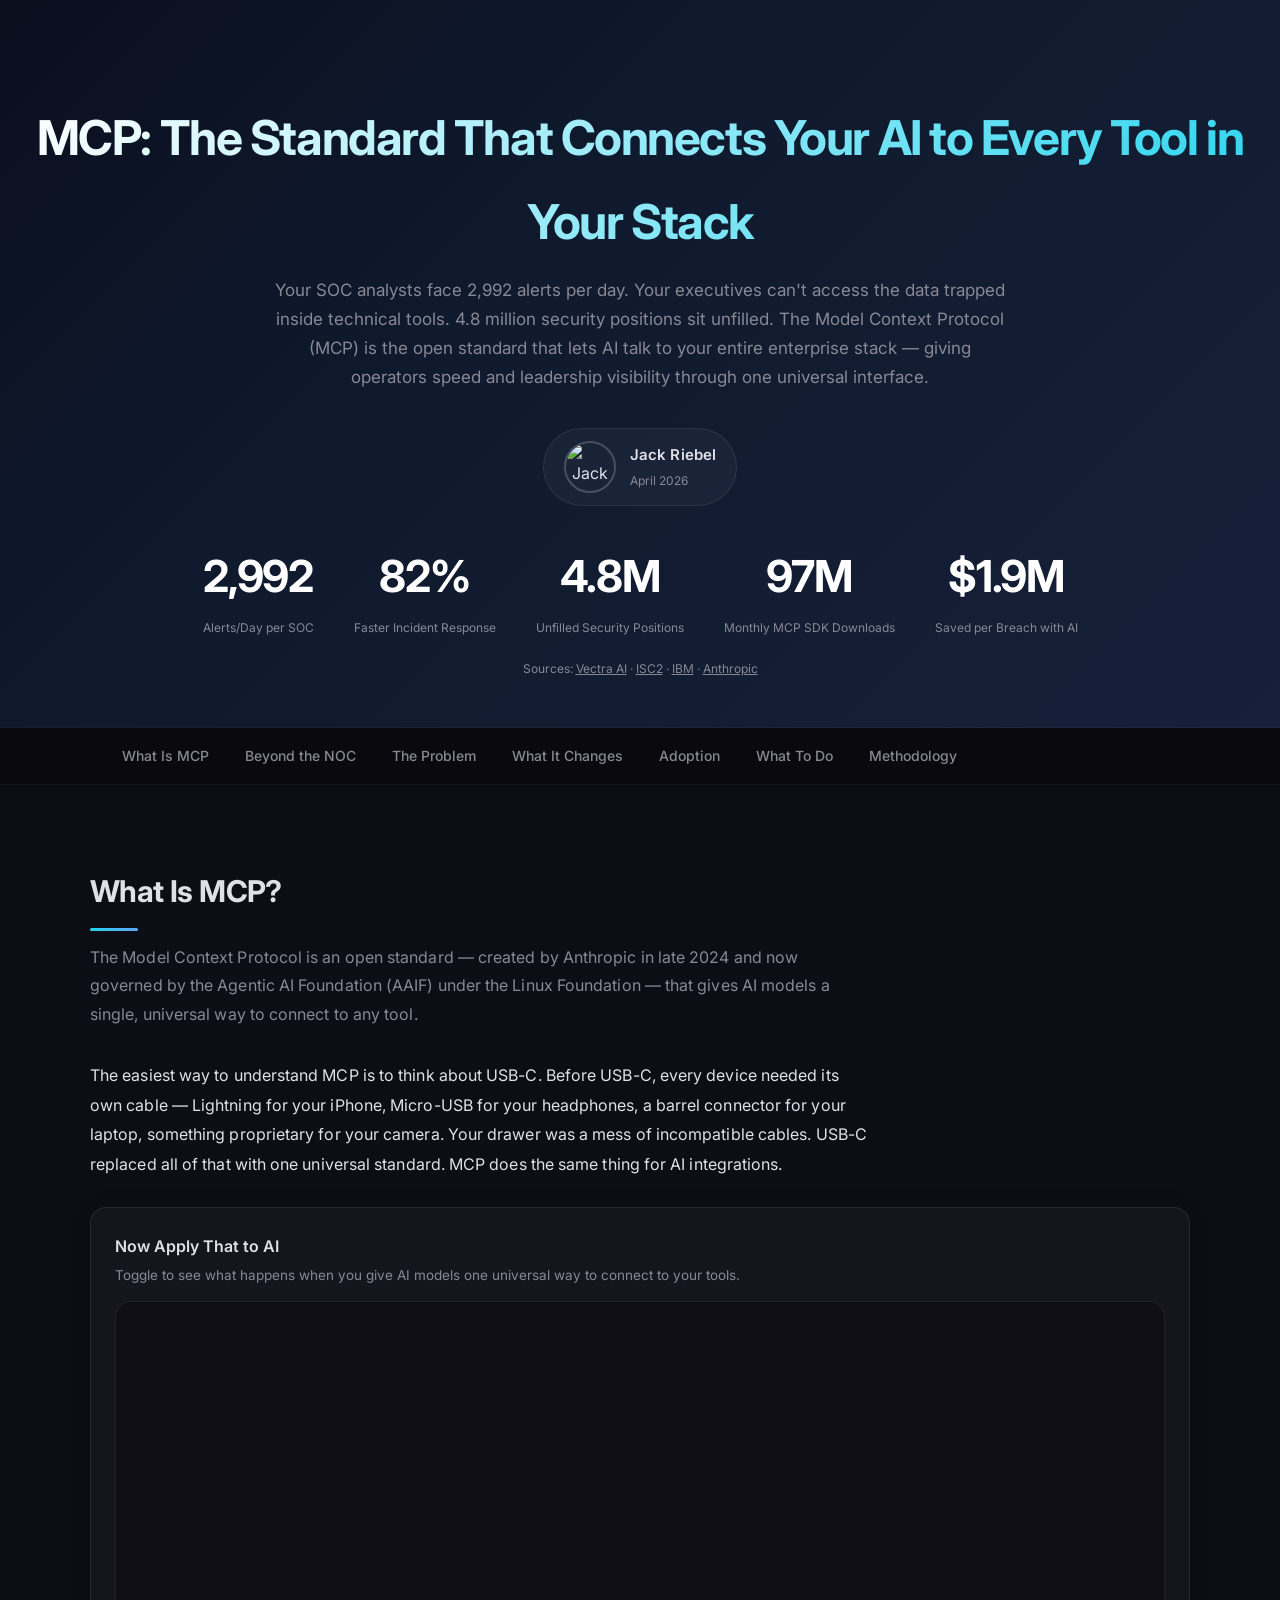
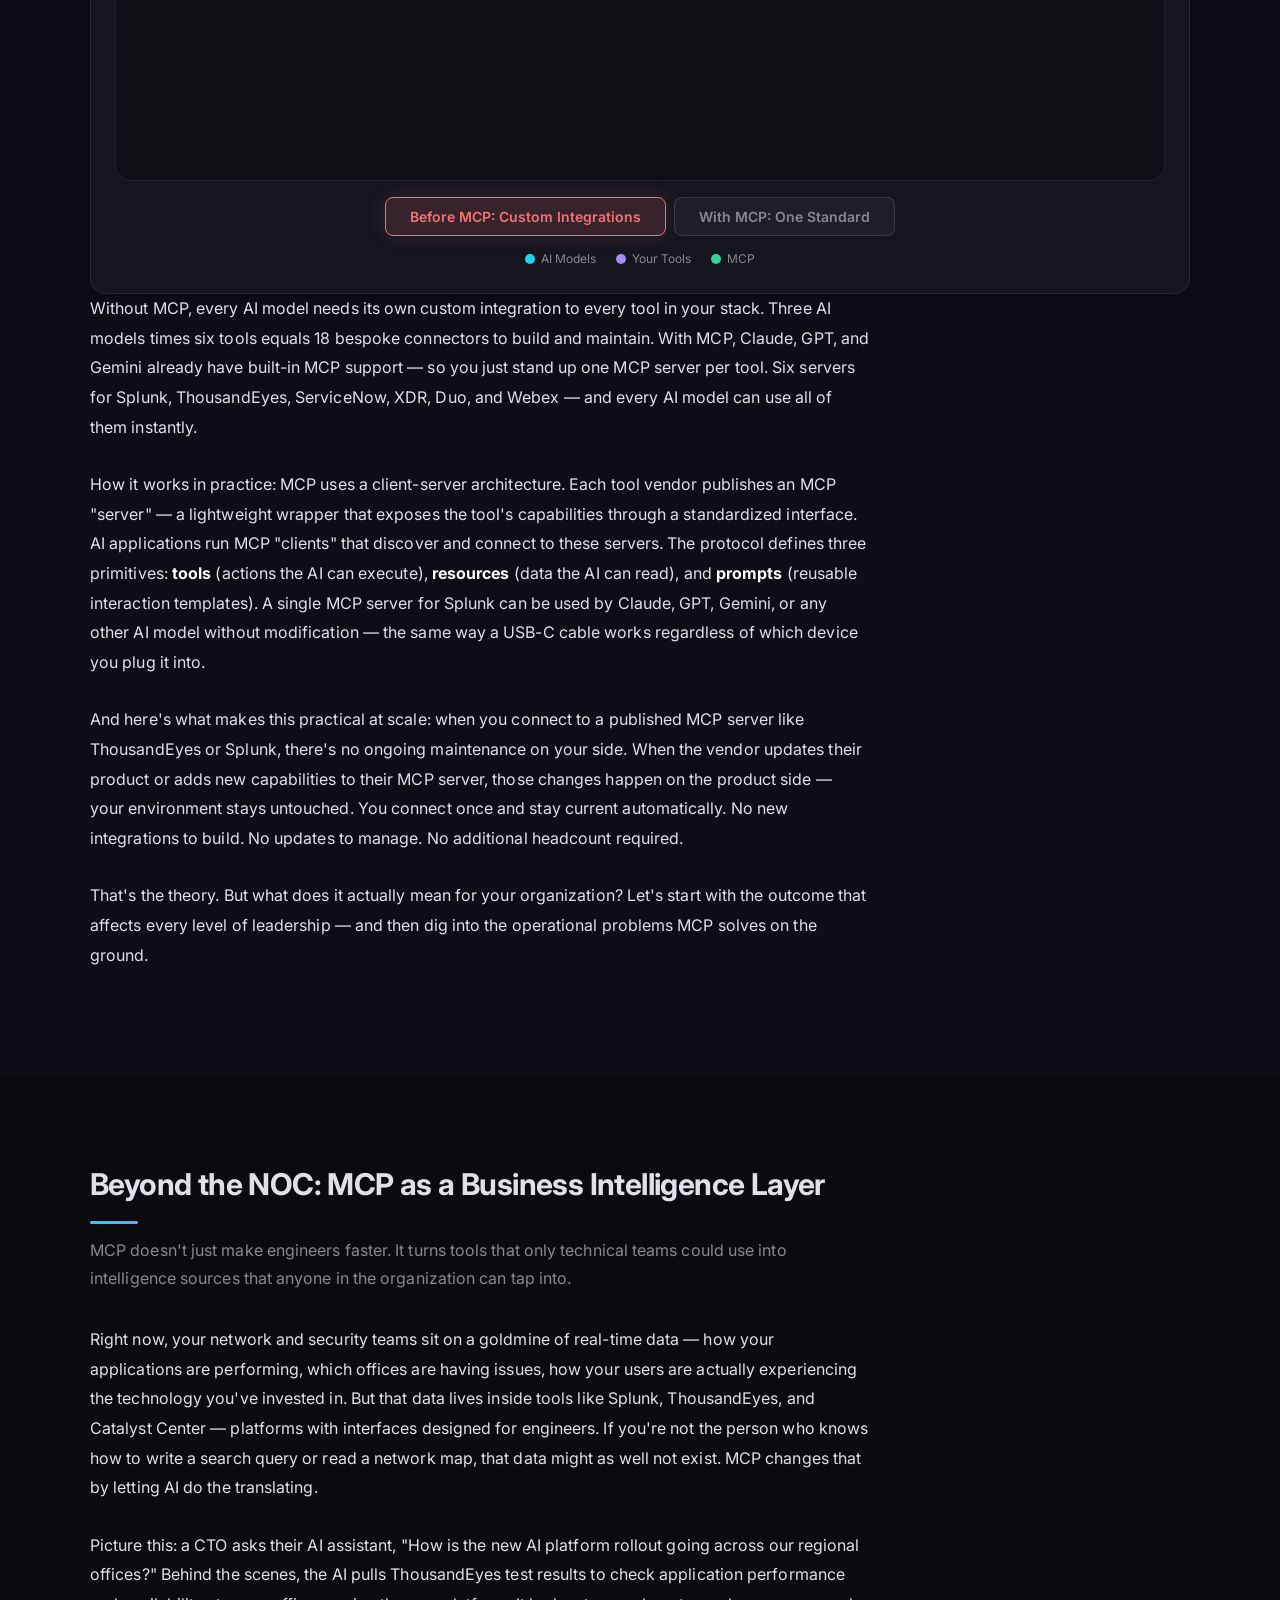
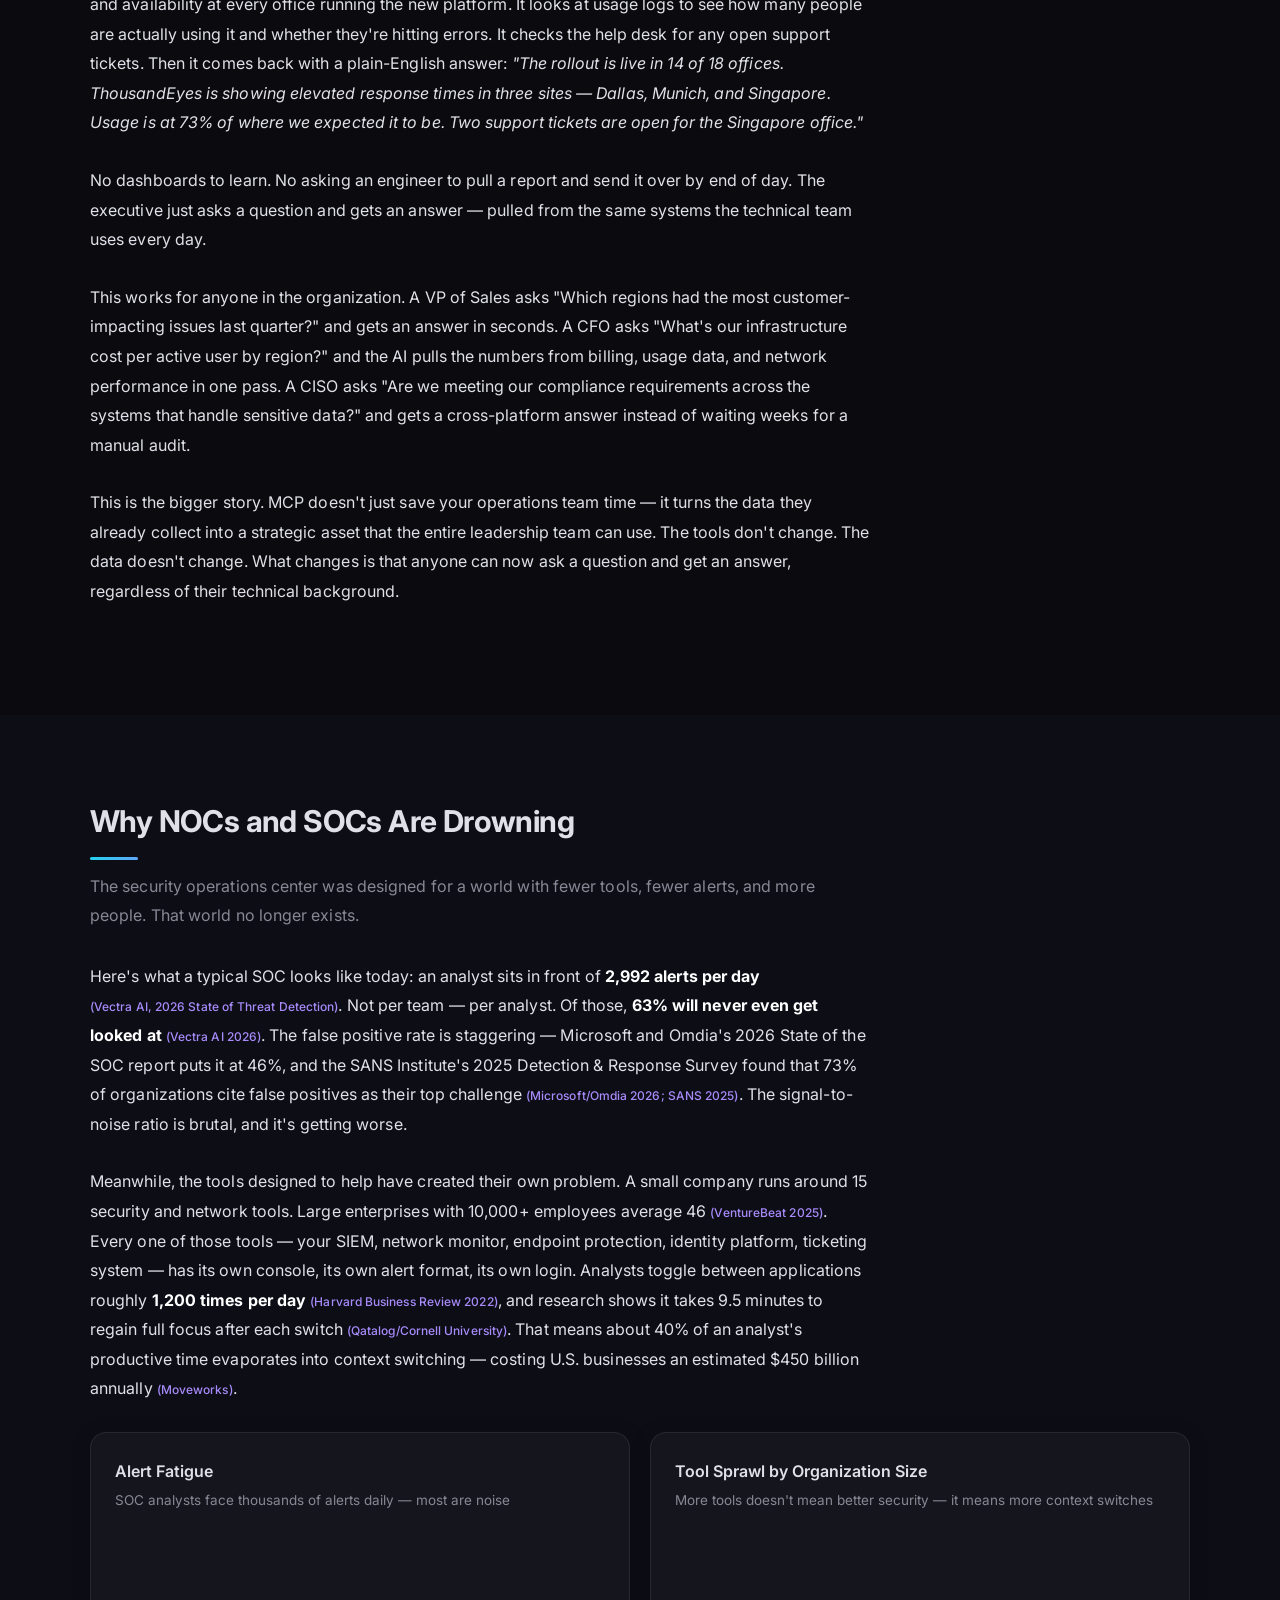
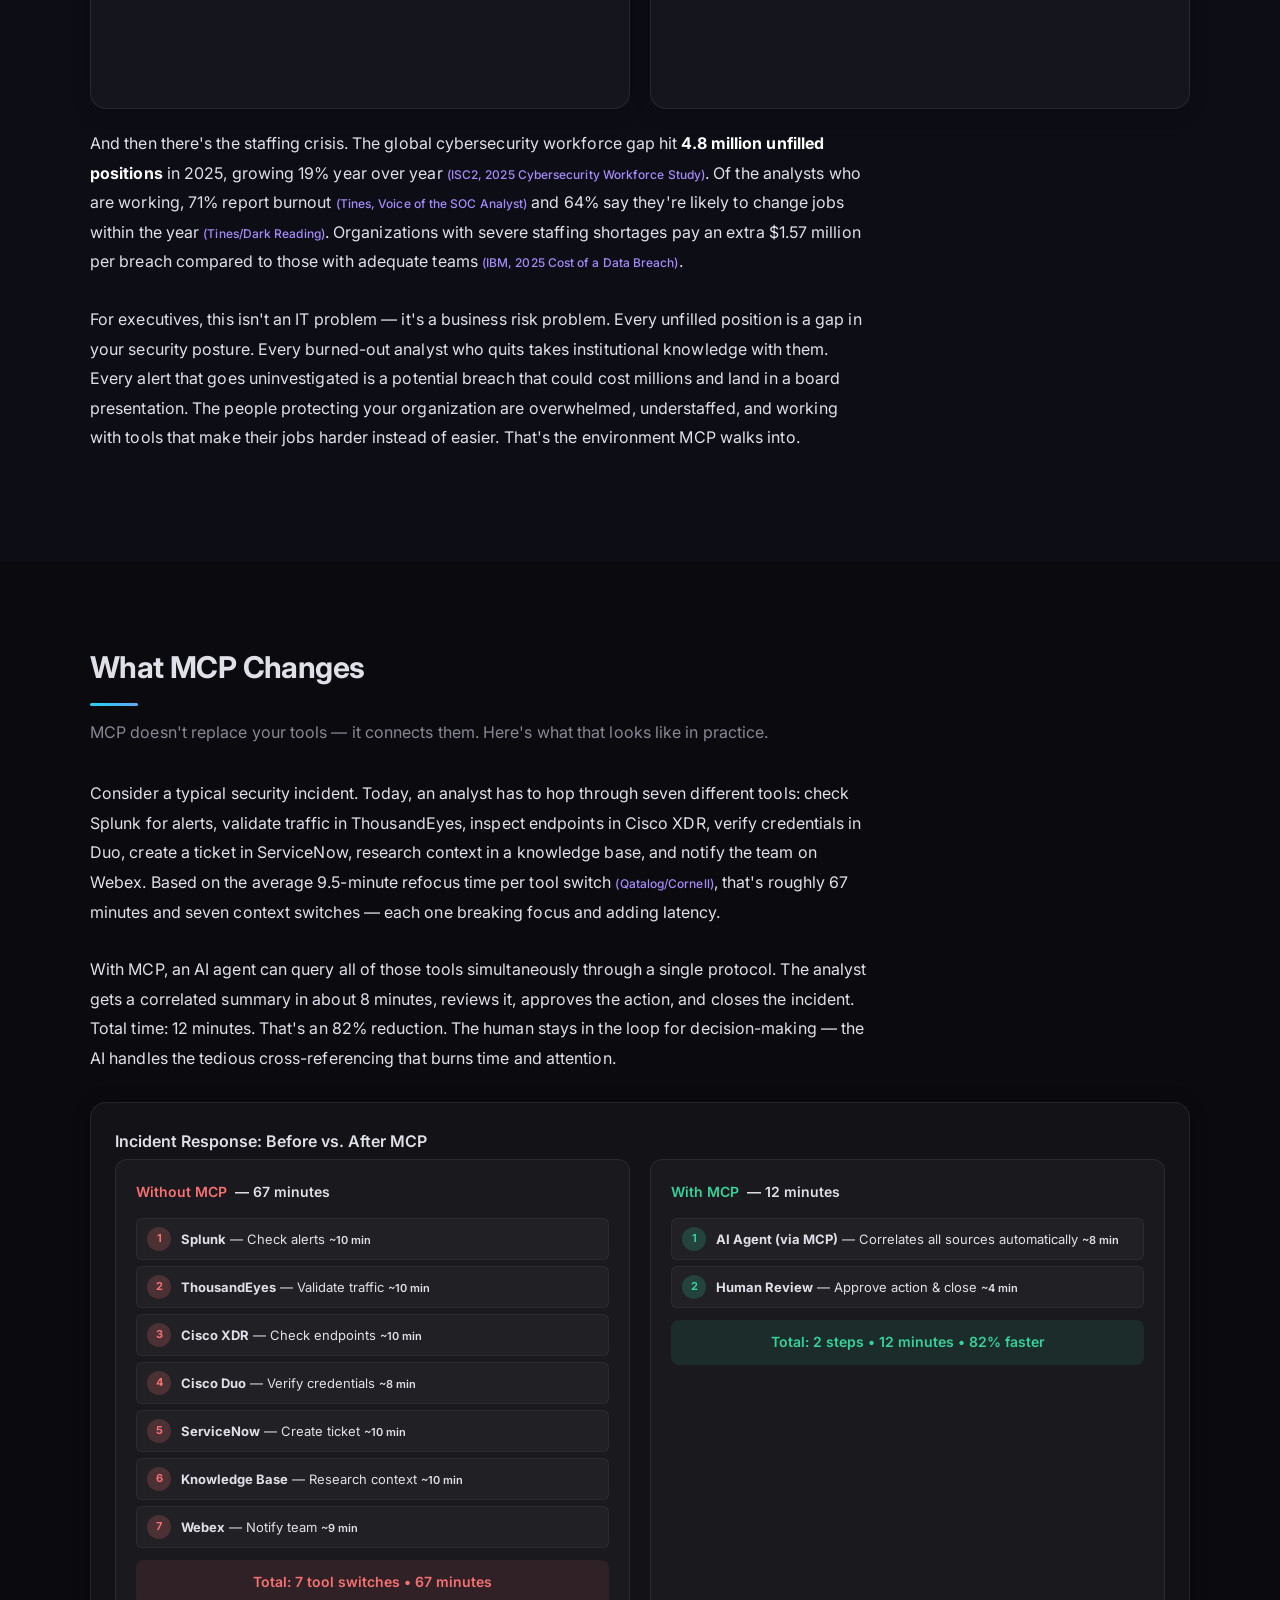
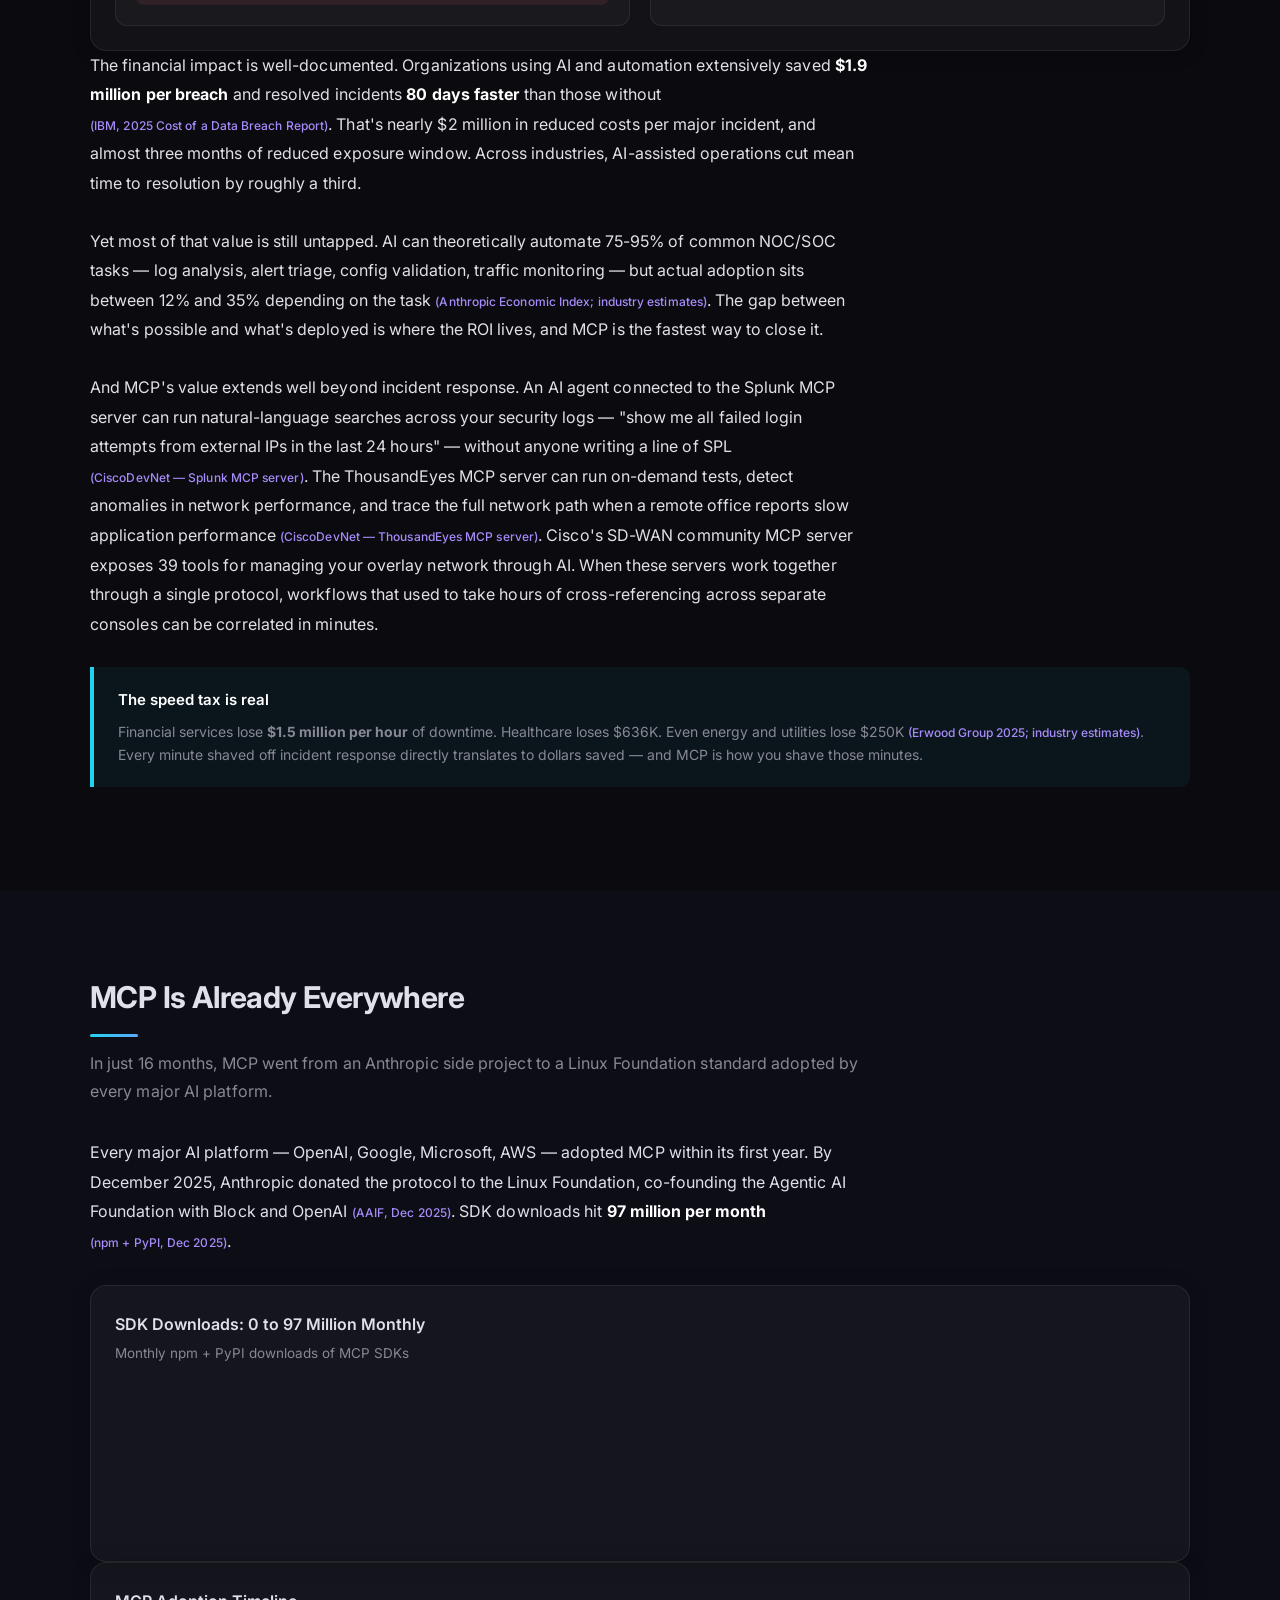
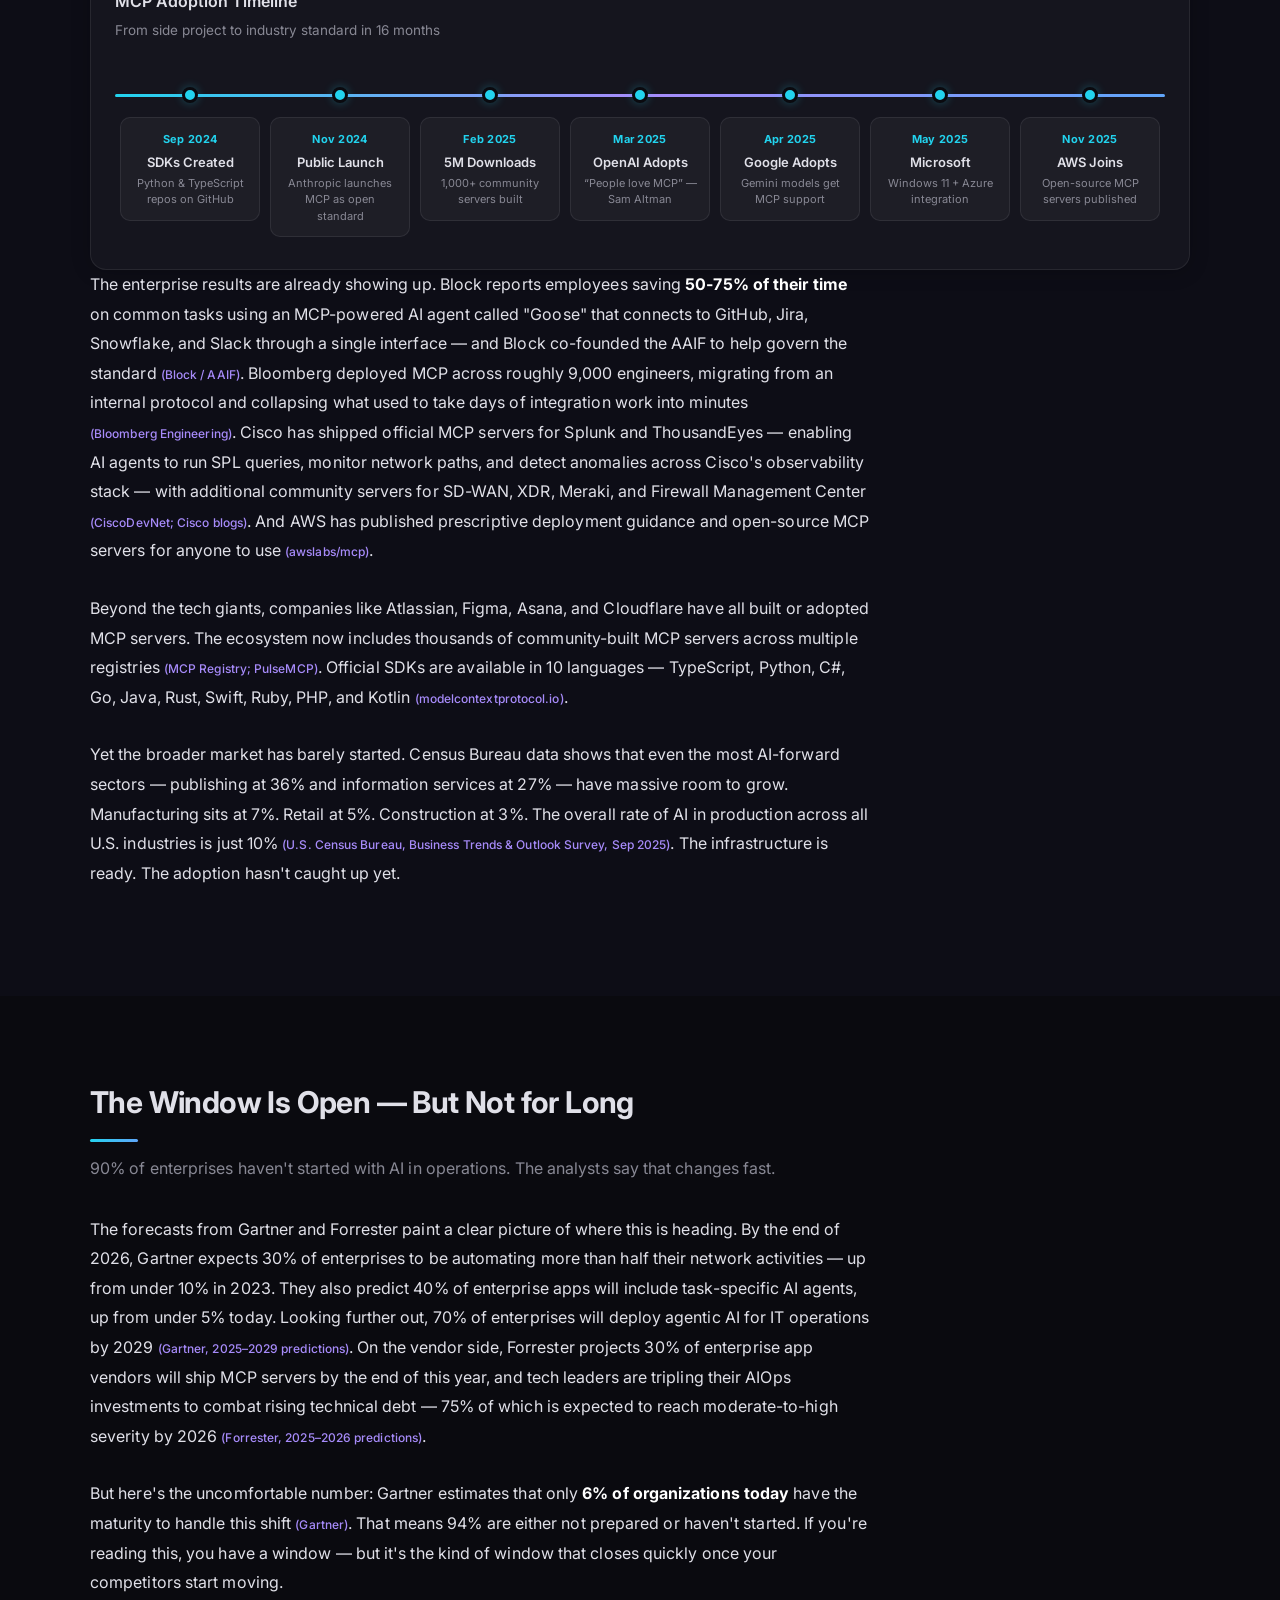
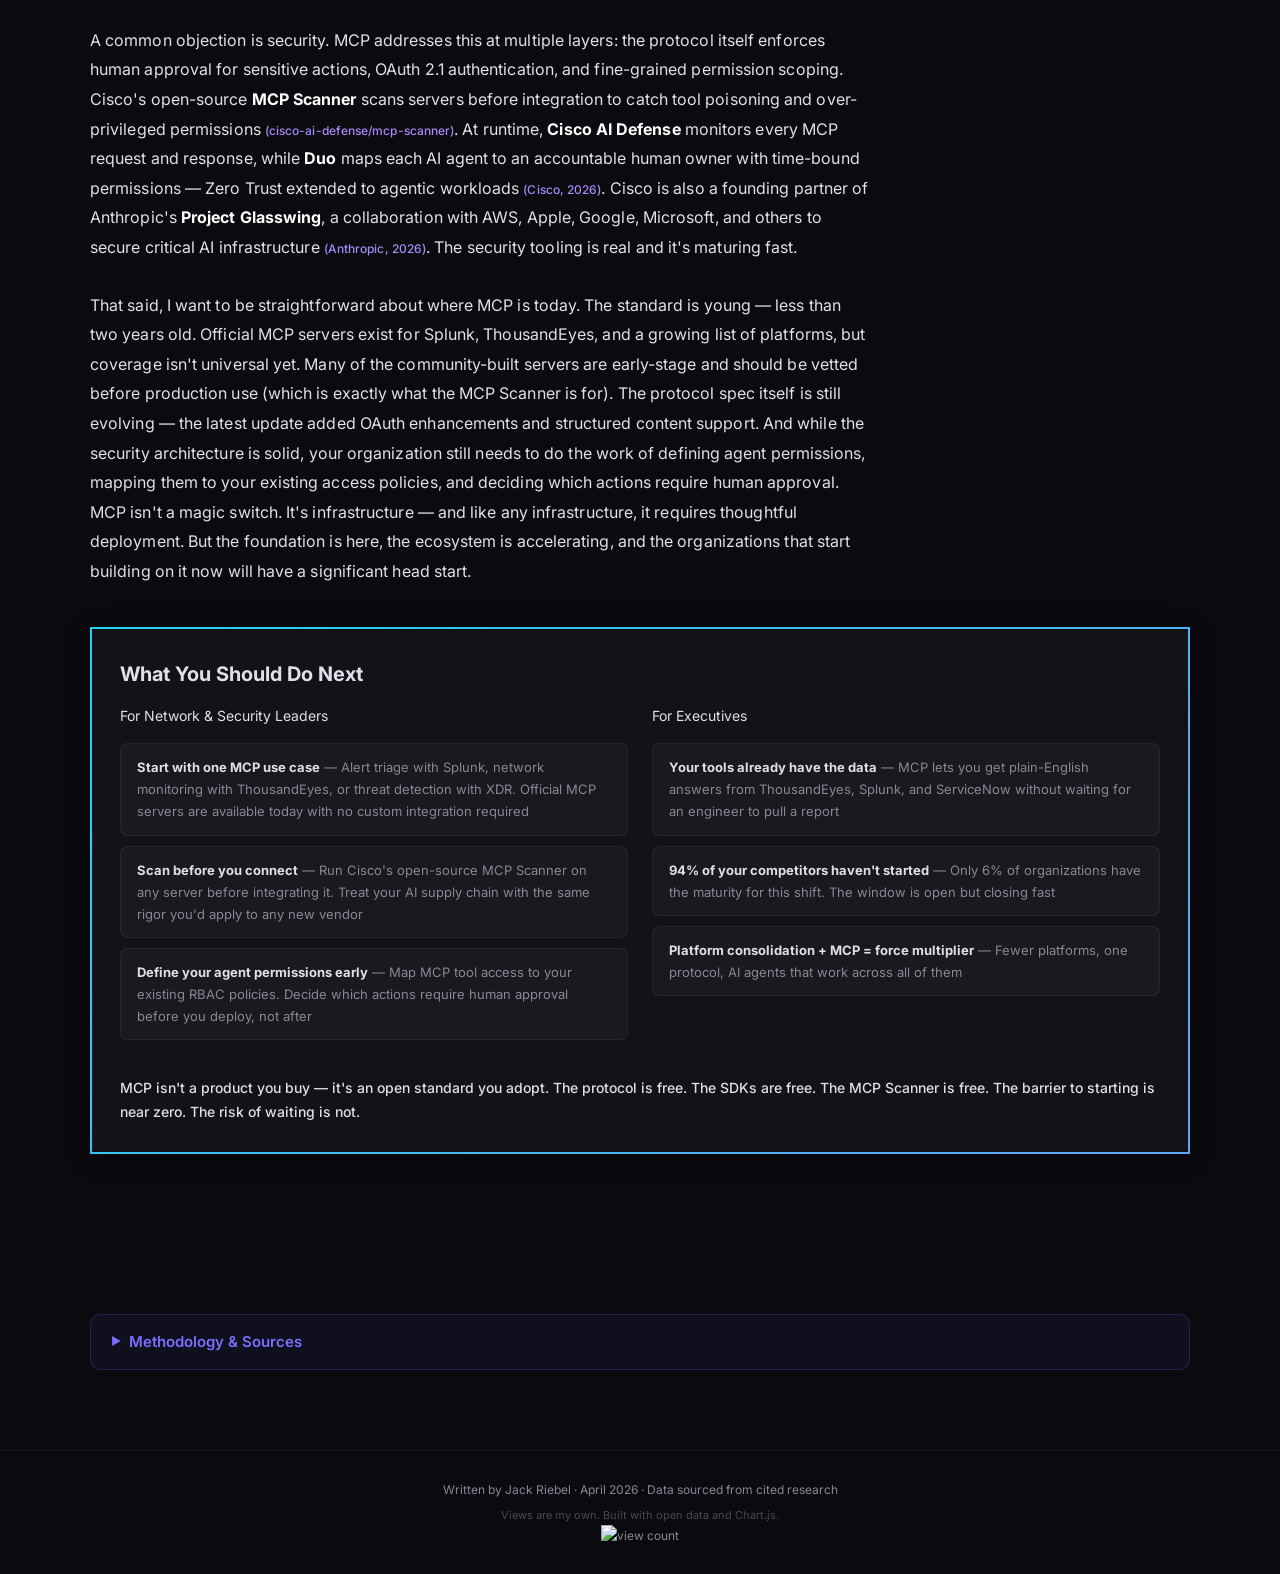
==== commit e33caf78: "Redesign interactive diagram: show actual MCP, not USB-C analogy The USB-C analogy works in prose bu" ====
--- a/index.html
+++ b/index.html
@@ -85,24 +85,23 @@
     <p class="section-prose">The easiest way to understand MCP is to think about USB-C. Before USB-C, every device needed its own cable — Lightning for your iPhone, Micro-USB for your headphones, a barrel connector for your laptop, something proprietary for your camera. Your drawer was a mess of incompatible cables. USB-C replaced all of that with one universal standard. MCP does the same thing for AI integrations.</p>
 
     <div class="chart-card wide">
-      <h3>The Integration Problem — As a Cable Drawer</h3>
-      <p class="chart-desc">Toggle between views to see what one universal standard changes.</p>
+      <h3>Now Apply That to AI</h3>
+      <p class="chart-desc">Toggle to see what happens when you give AI models one universal way to connect to your tools.</p>
       <div class="diagram-wrapper">
         <canvas id="mcpDiagram"></canvas>
       </div>
       <div class="diagram-controls">
-        <button class="diagram-btn active-red" data-view="before">Before USB-C: Cable Chaos</button>
-        <button class="diagram-btn" data-view="after">After USB-C: One Standard</button>
+        <button class="diagram-btn active-red" data-view="before">Before MCP: Custom Integrations</button>
+        <button class="diagram-btn" data-view="after">With MCP: One Standard</button>
       </div>
       <div class="diagram-legend">
-        <span><span class="legend-dot" style="background:var(--cyan)"></span> Your Devices</span>
-        <span><span class="legend-dot" style="background:var(--purple)"></span> Old Cables</span>
-        <span><span class="legend-dot" style="background:var(--green)"></span> USB-C</span>
-      </div>
-      <p class="diagram-footnote">Replace devices with AI models and cables with enterprise tools — that's MCP.</p>
-    </div>
-
-    <p class="section-prose">Now replace "devices" with AI models — Claude, GPT, Gemini — and "cables" with enterprise tools: Splunk for security analytics, ThousandEyes for network monitoring, ServiceNow for ticketing, Webex for collaboration. Without MCP, every AI model needs its own custom integration to every tool. Three models times six tools equals 18 bespoke connectors to build and maintain. With MCP, the AI models already have built-in MCP support — so you just stand up one MCP server per tool. Six tools, six servers, and every AI model can use all of them instantly.</p>
+        <span><span class="legend-dot" style="background:var(--cyan)"></span> AI Models</span>
+        <span><span class="legend-dot" style="background:var(--purple)"></span> Your Tools</span>
+        <span><span class="legend-dot" style="background:var(--green)"></span> MCP</span>
+      </div>
+    </div>
+
+    <p class="section-prose">Without MCP, every AI model needs its own custom integration to every tool in your stack. Three AI models times six tools equals 18 bespoke connectors to build and maintain. With MCP, Claude, GPT, and Gemini already have built-in MCP support — so you just stand up one MCP server per tool. Six servers for Splunk, ThousandEyes, ServiceNow, XDR, Duo, and Webex — and every AI model can use all of them instantly.</p>
 
     <p class="section-prose">How it works in practice: MCP uses a client-server architecture. Each tool vendor publishes an MCP "server" — a lightweight wrapper that exposes the tool's capabilities through a standardized interface. AI applications run MCP "clients" that discover and connect to these servers. The protocol defines three primitives: <strong>tools</strong> (actions the AI can execute), <strong>resources</strong> (data the AI can read), and <strong>prompts</strong> (reusable interaction templates). A single MCP server for Splunk can be used by Claude, GPT, Gemini, or any other AI model without modification — the same way a USB-C cable works regardless of which device you plug it into.</p>
 
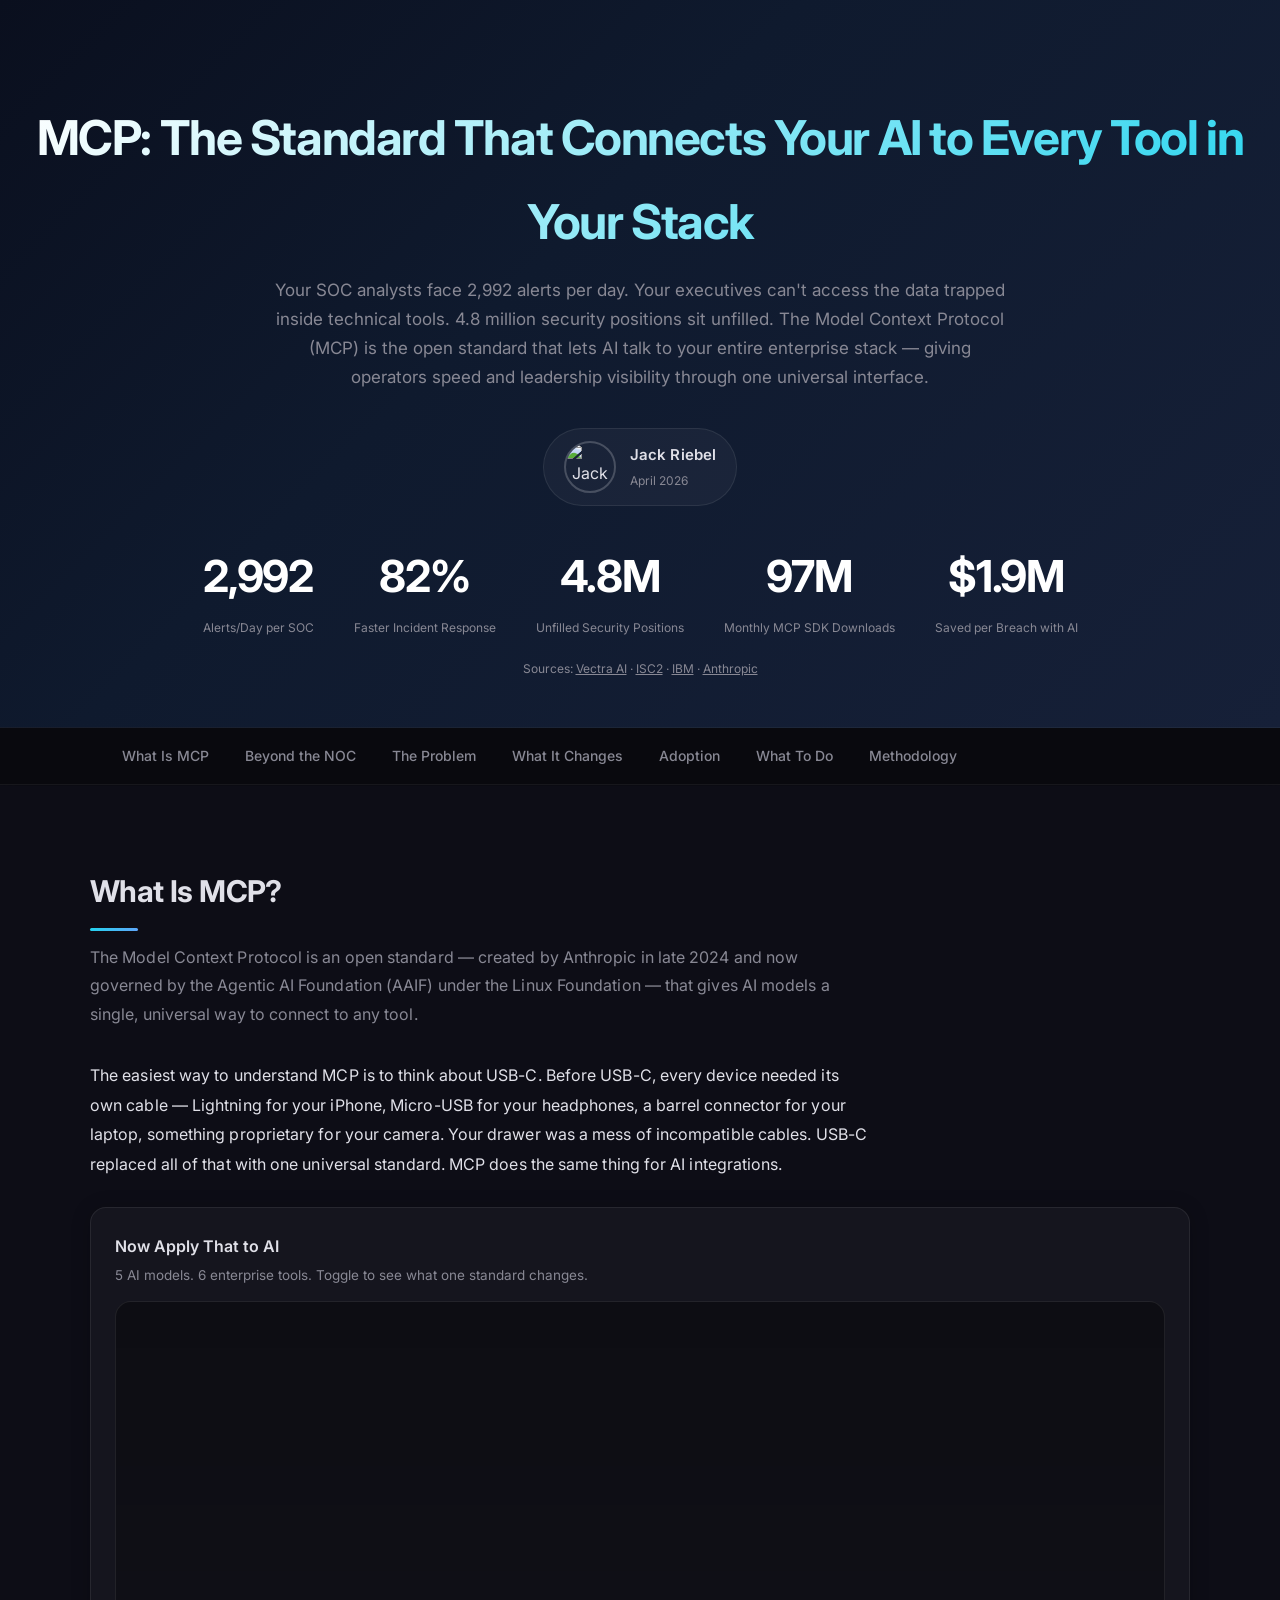
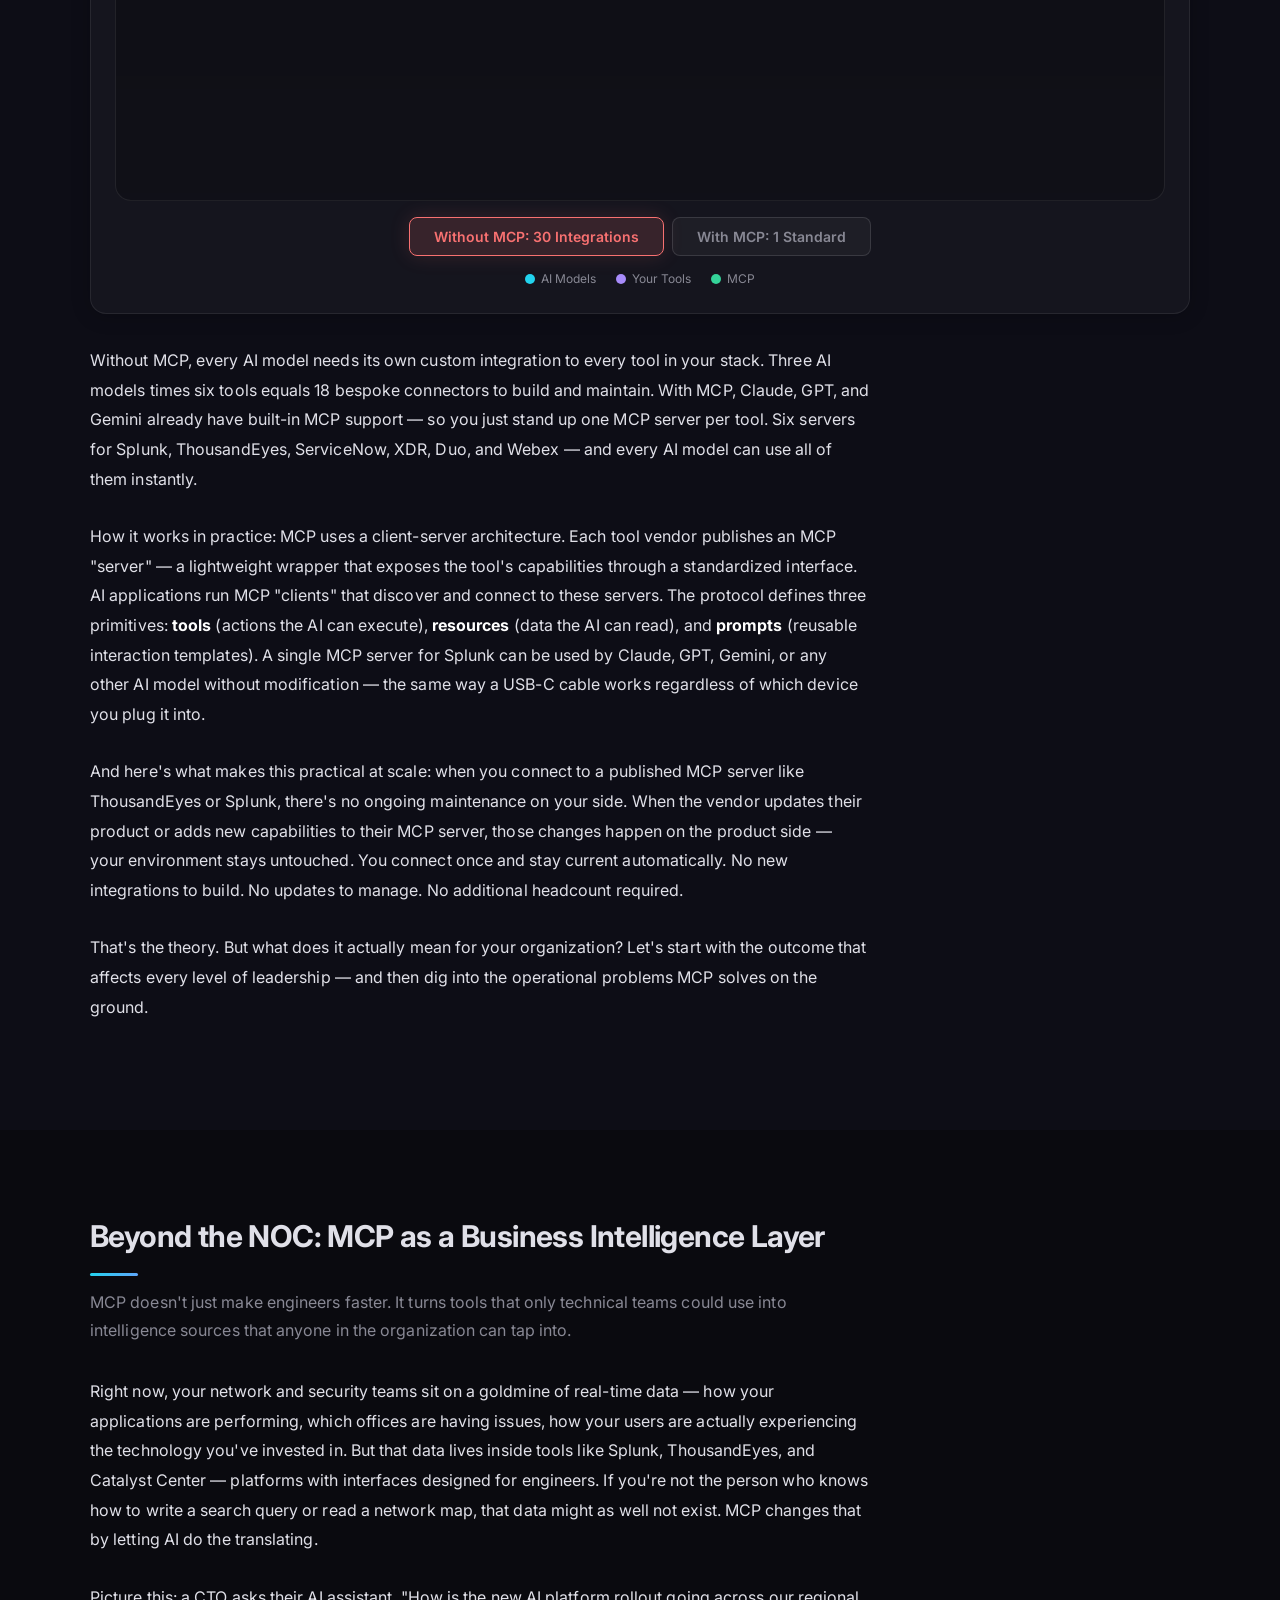
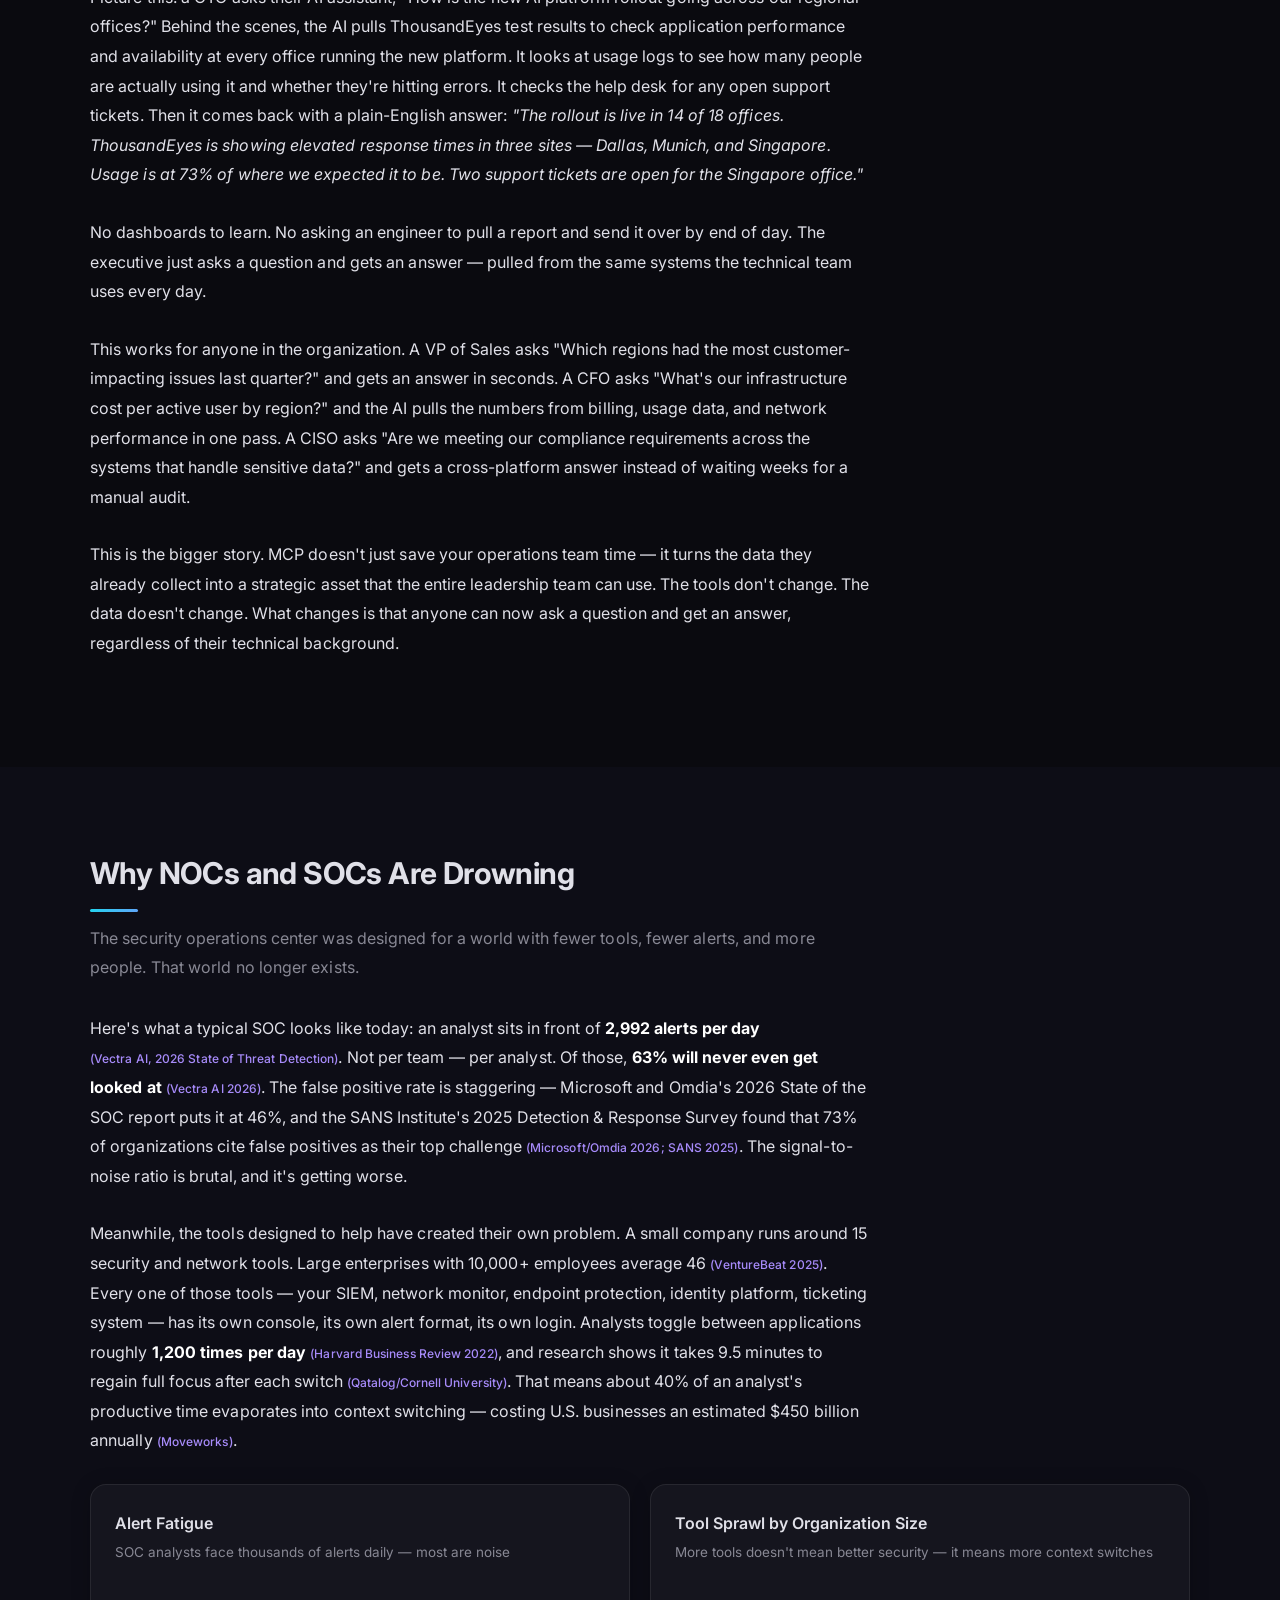
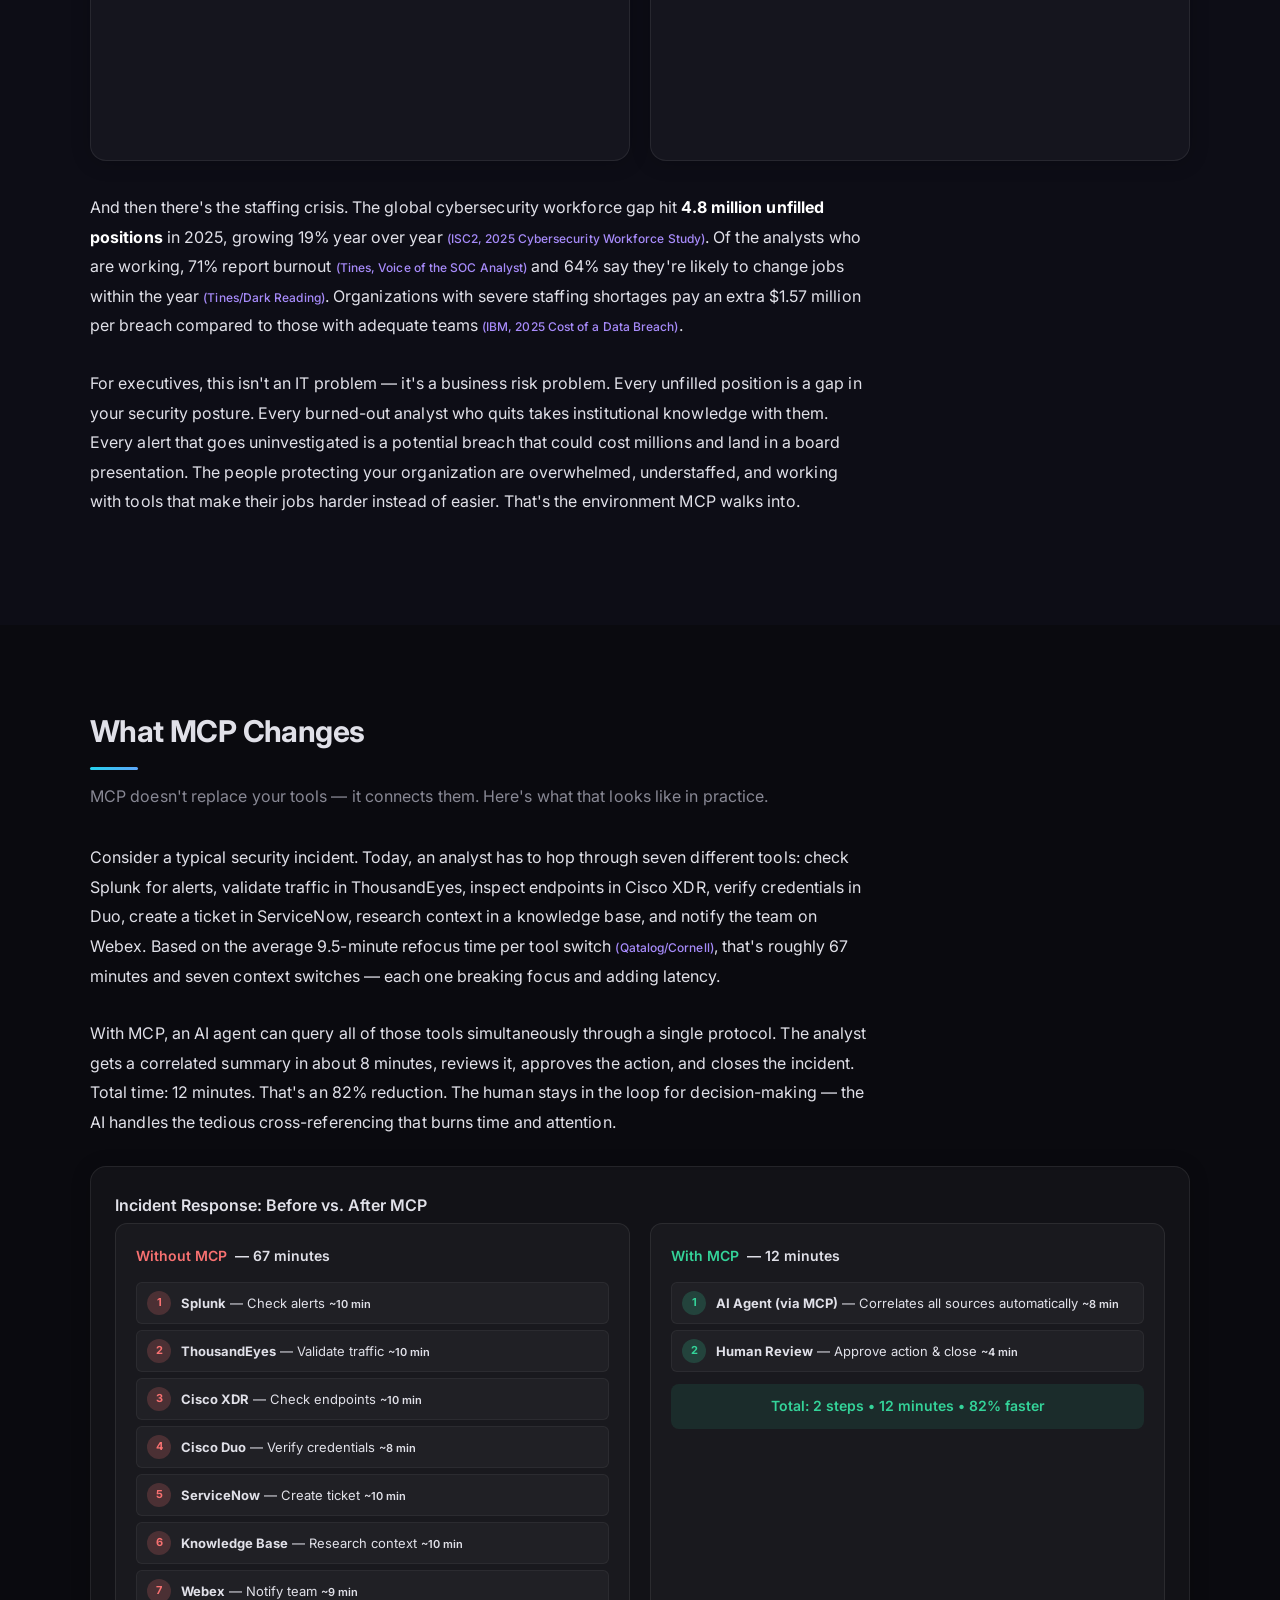
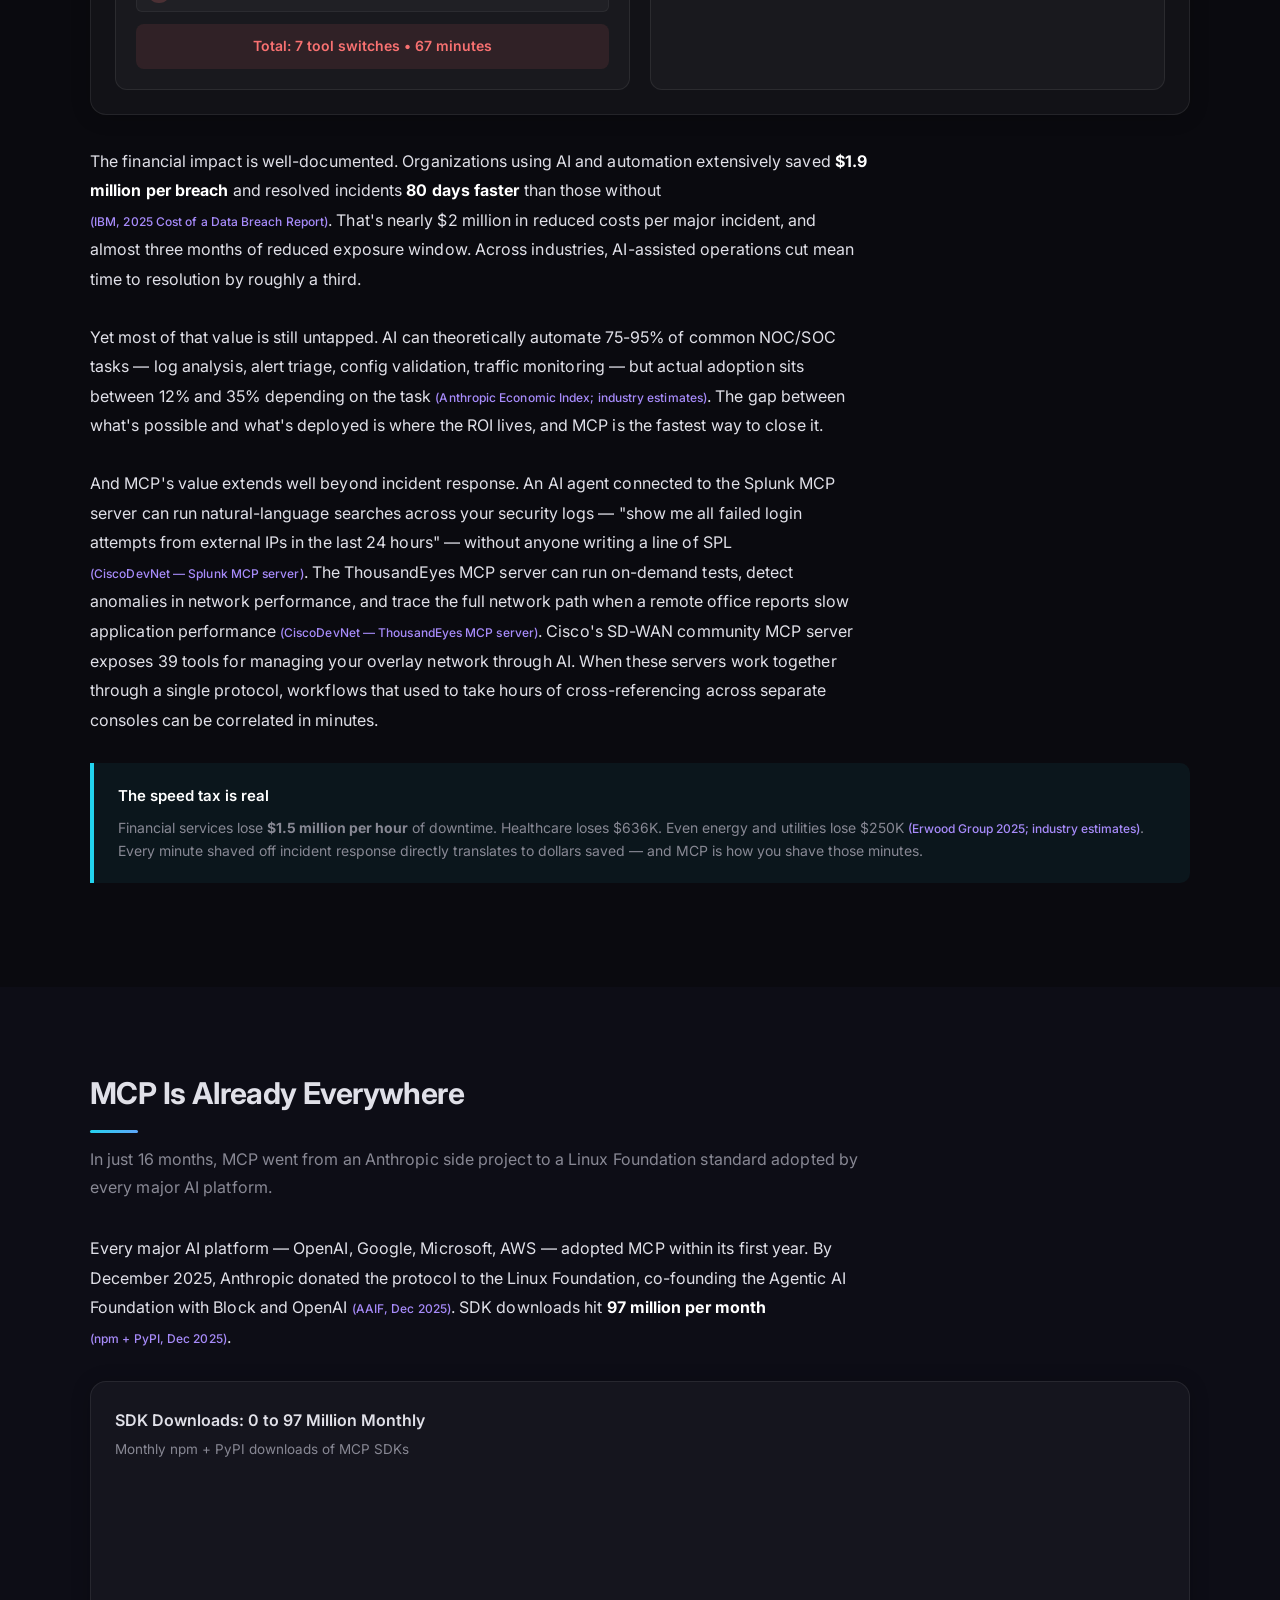
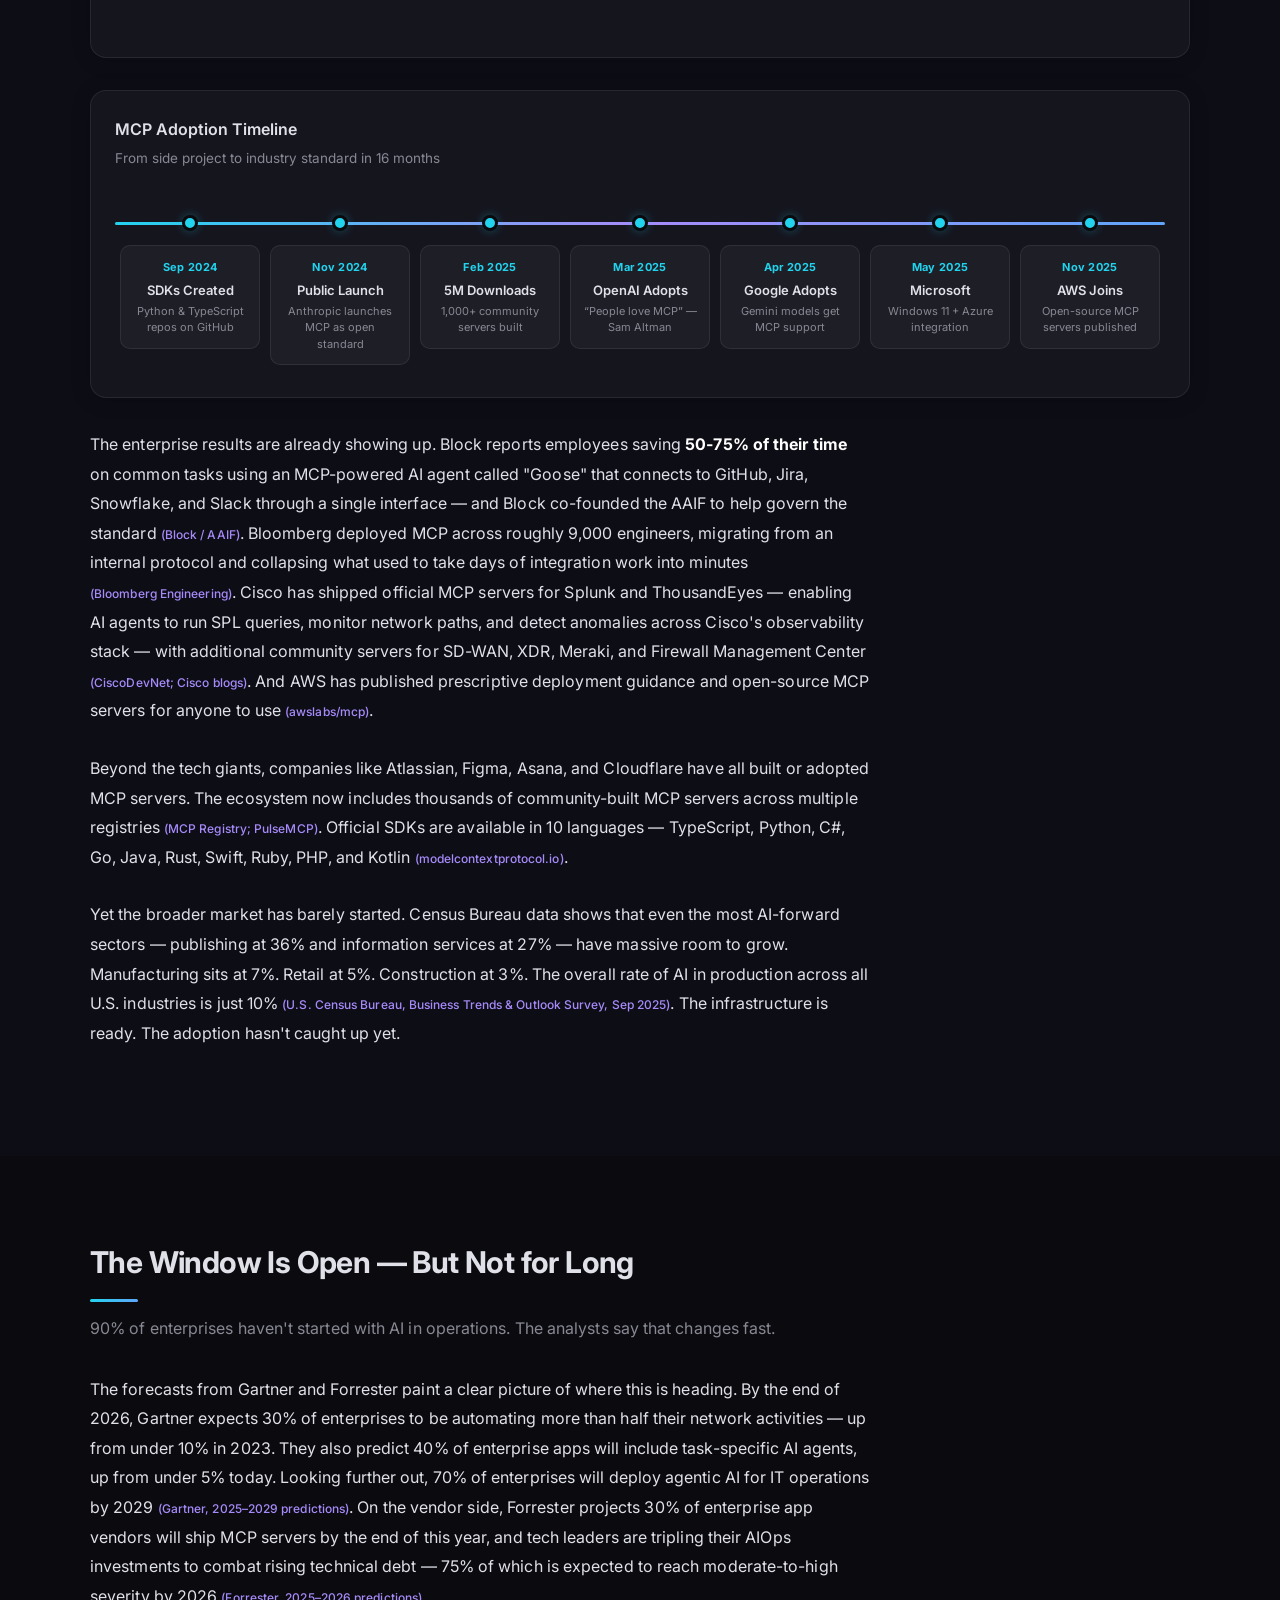
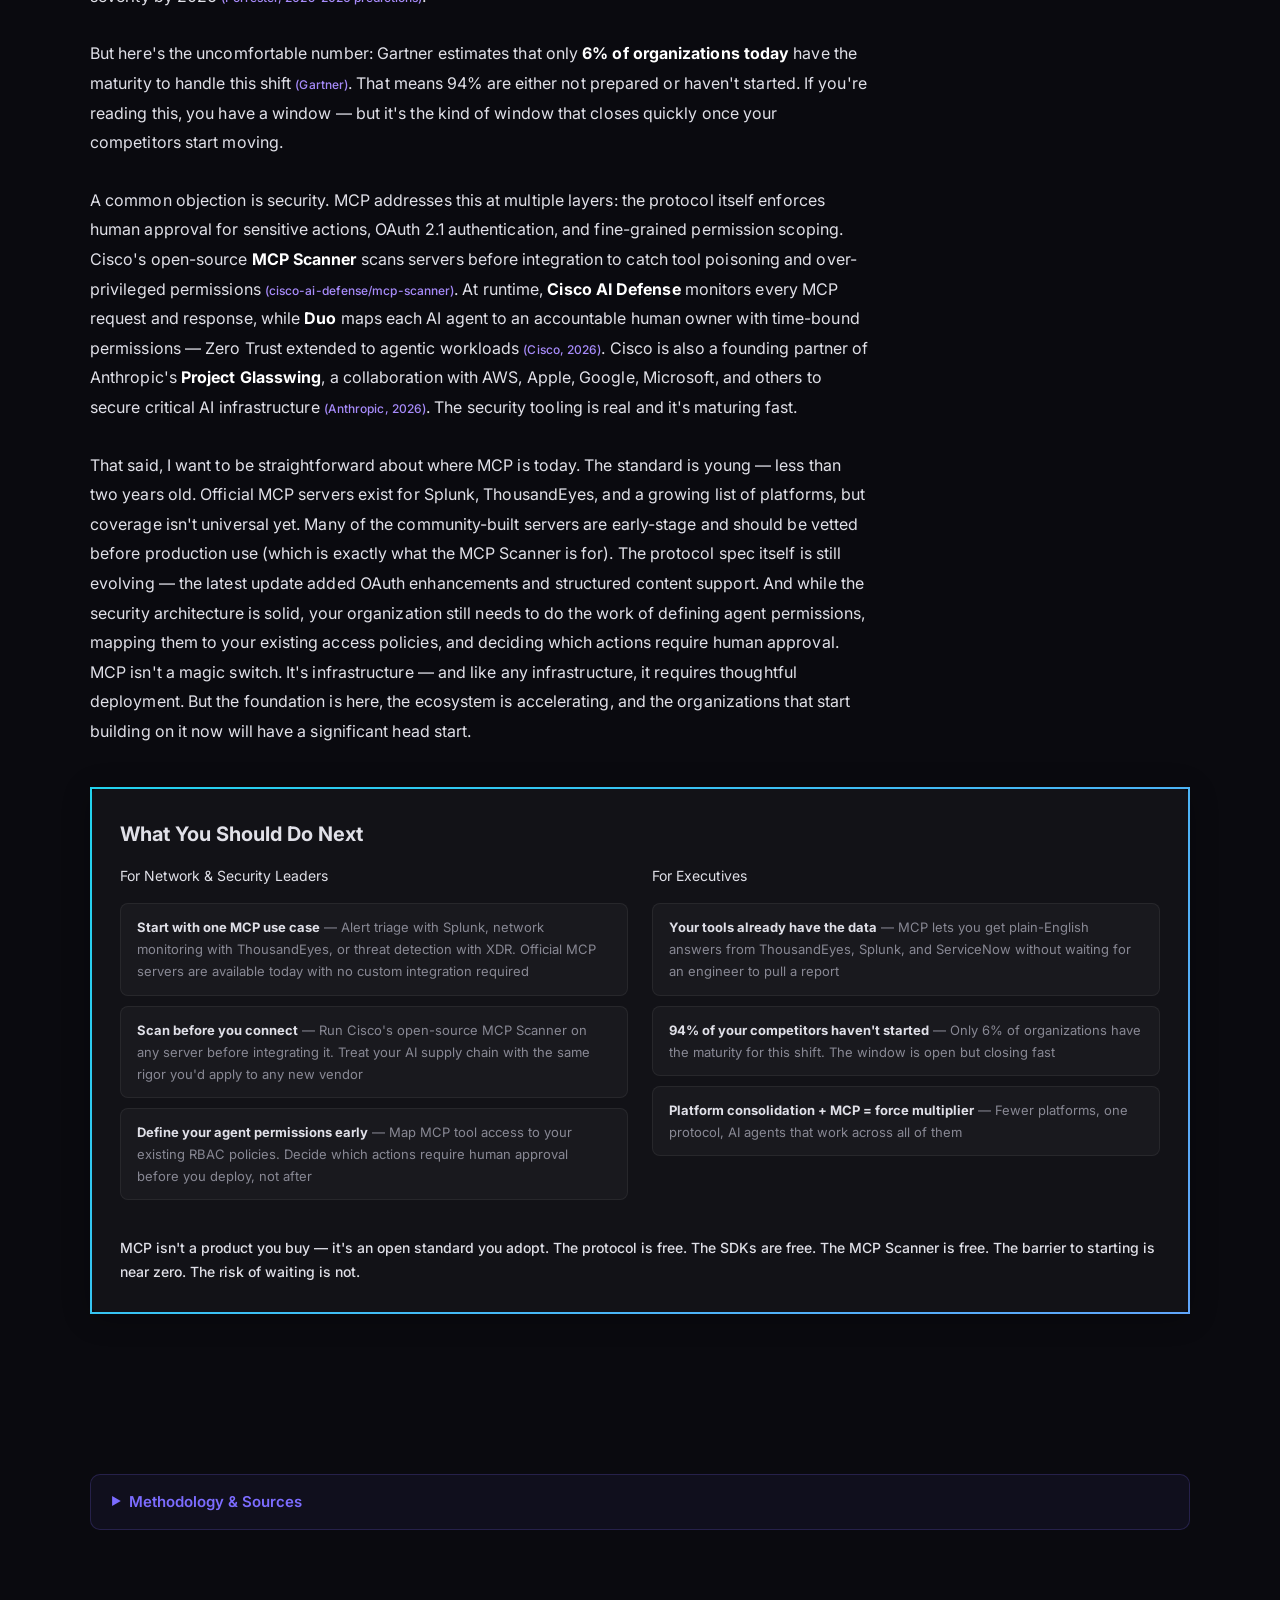
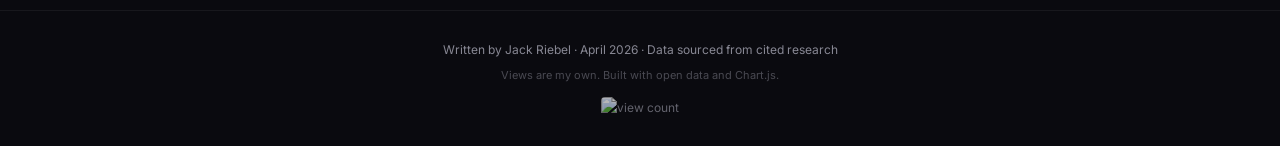
==== commit 3c5e45ef: "Complete diagram rebuild: left-right spaghetti layout with real AI models and enterprise tools Layou" ====
--- a/index.html
+++ b/index.html
@@ -86,13 +86,13 @@
 
     <div class="chart-card wide">
       <h3>Now Apply That to AI</h3>
-      <p class="chart-desc">Toggle to see what happens when you give AI models one universal way to connect to your tools.</p>
+      <p class="chart-desc">5 AI models. 6 enterprise tools. Toggle to see what one standard changes.</p>
       <div class="diagram-wrapper">
         <canvas id="mcpDiagram"></canvas>
       </div>
       <div class="diagram-controls">
-        <button class="diagram-btn active-red" data-view="before">Before MCP: Custom Integrations</button>
-        <button class="diagram-btn" data-view="after">With MCP: One Standard</button>
+        <button class="diagram-btn active-red" data-view="before">Without MCP: 30 Integrations</button>
+        <button class="diagram-btn" data-view="after">With MCP: 1 Standard</button>
       </div>
       <div class="diagram-legend">
         <span><span class="legend-dot" style="background:var(--cyan)"></span> AI Models</span>
--- a/styles.css
+++ b/styles.css
@@ -132,7 +132,7 @@
 }
 
 /* Chart cards */
-.chart-row { display: flex; gap: 20px; margin-bottom: 20px; flex-wrap: wrap; }
+.chart-row { display: flex; gap: 20px; margin-bottom: 32px; flex-wrap: wrap; }
 .chart-card {
   flex: 1; min-width: 300px;
   background: rgba(255,255,255,0.035); border: 1px solid rgba(255,255,255,0.08);
@@ -144,7 +144,7 @@
   transform: translateY(-2px); box-shadow: 0 4px 28px rgba(0,0,0,0.35);
   border-color: rgba(255,255,255,0.14);
 }
-.chart-card.wide { flex: 1 1 100%; }
+.chart-card.wide { flex: 1 1 100%; margin-bottom: 32px; }
 .chart-card h3 { font-size: 16px; font-weight: 600; margin-bottom: 4px; }
 .chart-card .chart-desc { font-size: 13.5px; color: var(--fg2); margin-bottom: 14px; line-height: 1.7; }
 
@@ -159,8 +159,9 @@
 
 /* ── Interactive MCP Diagram ─────────────────────────── */
 .diagram-wrapper {
-  position: relative; width: 100%; height: 480px;
-  background: rgba(0,0,0,0.3); border-radius: 16px;
+  position: relative; width: 100%; height: 500px;
+  background: linear-gradient(180deg, rgba(0,0,0,0.35) 0%, rgba(0,0,0,0.2) 100%);
+  border-radius: 16px;
   border: 1px solid rgba(255,255,255,0.08); overflow: hidden;
 }
 .diagram-wrapper canvas { display: block; }
@@ -188,6 +189,11 @@
   gap: 20px; margin-top: 12px; font-size: 12px; color: var(--fg2);
 }
 .diagram-legend span { display: flex; align-items: center; gap: 6px; }
+.diagram-footnote {
+  text-align: center; margin-top: 14px;
+  font-size: 13px; color: var(--fg2); line-height: 1.6;
+  font-style: italic;
+}
 .legend-dot {
   width: 10px; height: 10px; border-radius: 50%; display: inline-block;
 }
@@ -420,6 +426,9 @@
   color: var(--fg2); border-top: 1px solid rgba(255,255,255,0.06);
 }
 .footer-note { margin-top: 6px; font-size: 11px; opacity: 0.5; }
+.view-counter { margin-top: 12px; }
+.view-counter img { height: 20px; border-radius: 4px; opacity: 0.7; transition: opacity 0.2s; }
+.view-counter img:hover { opacity: 1; }
 
 /* Scrollbar */
 ::-webkit-scrollbar { width: 5px; }
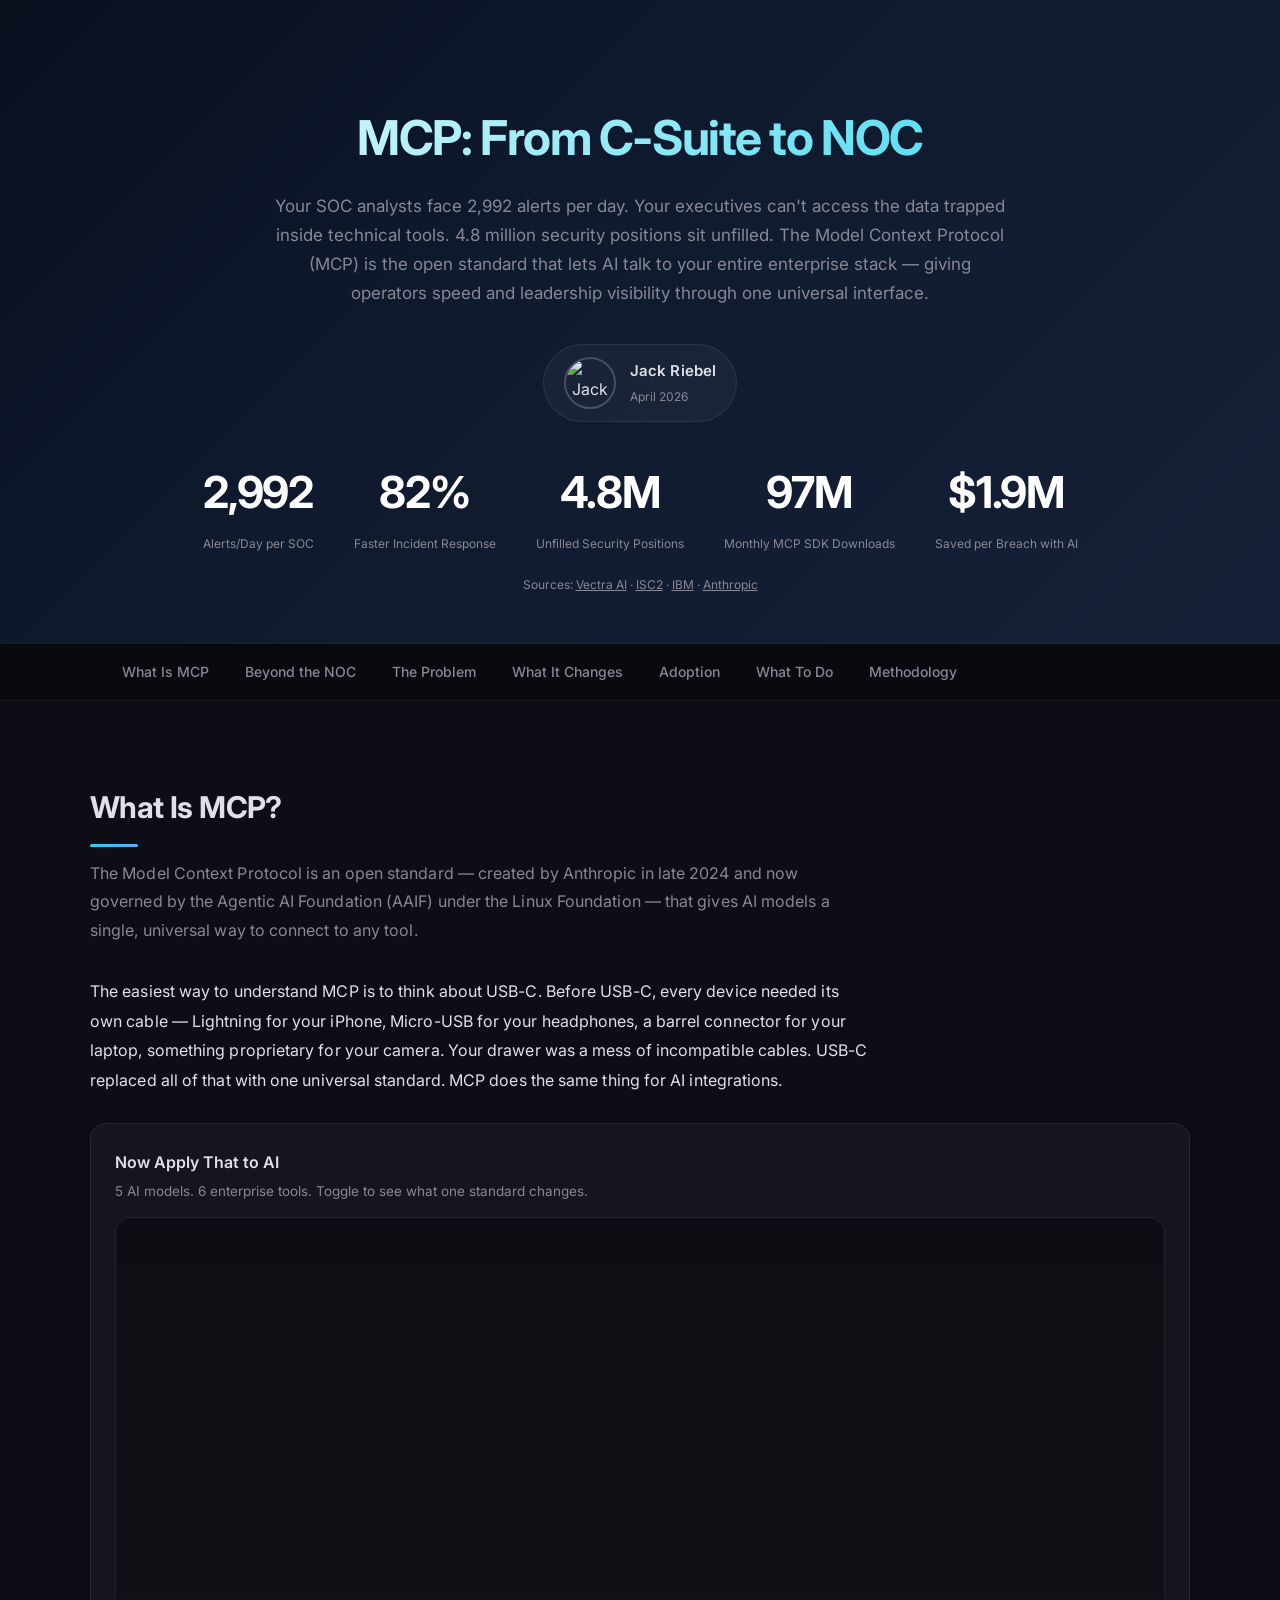
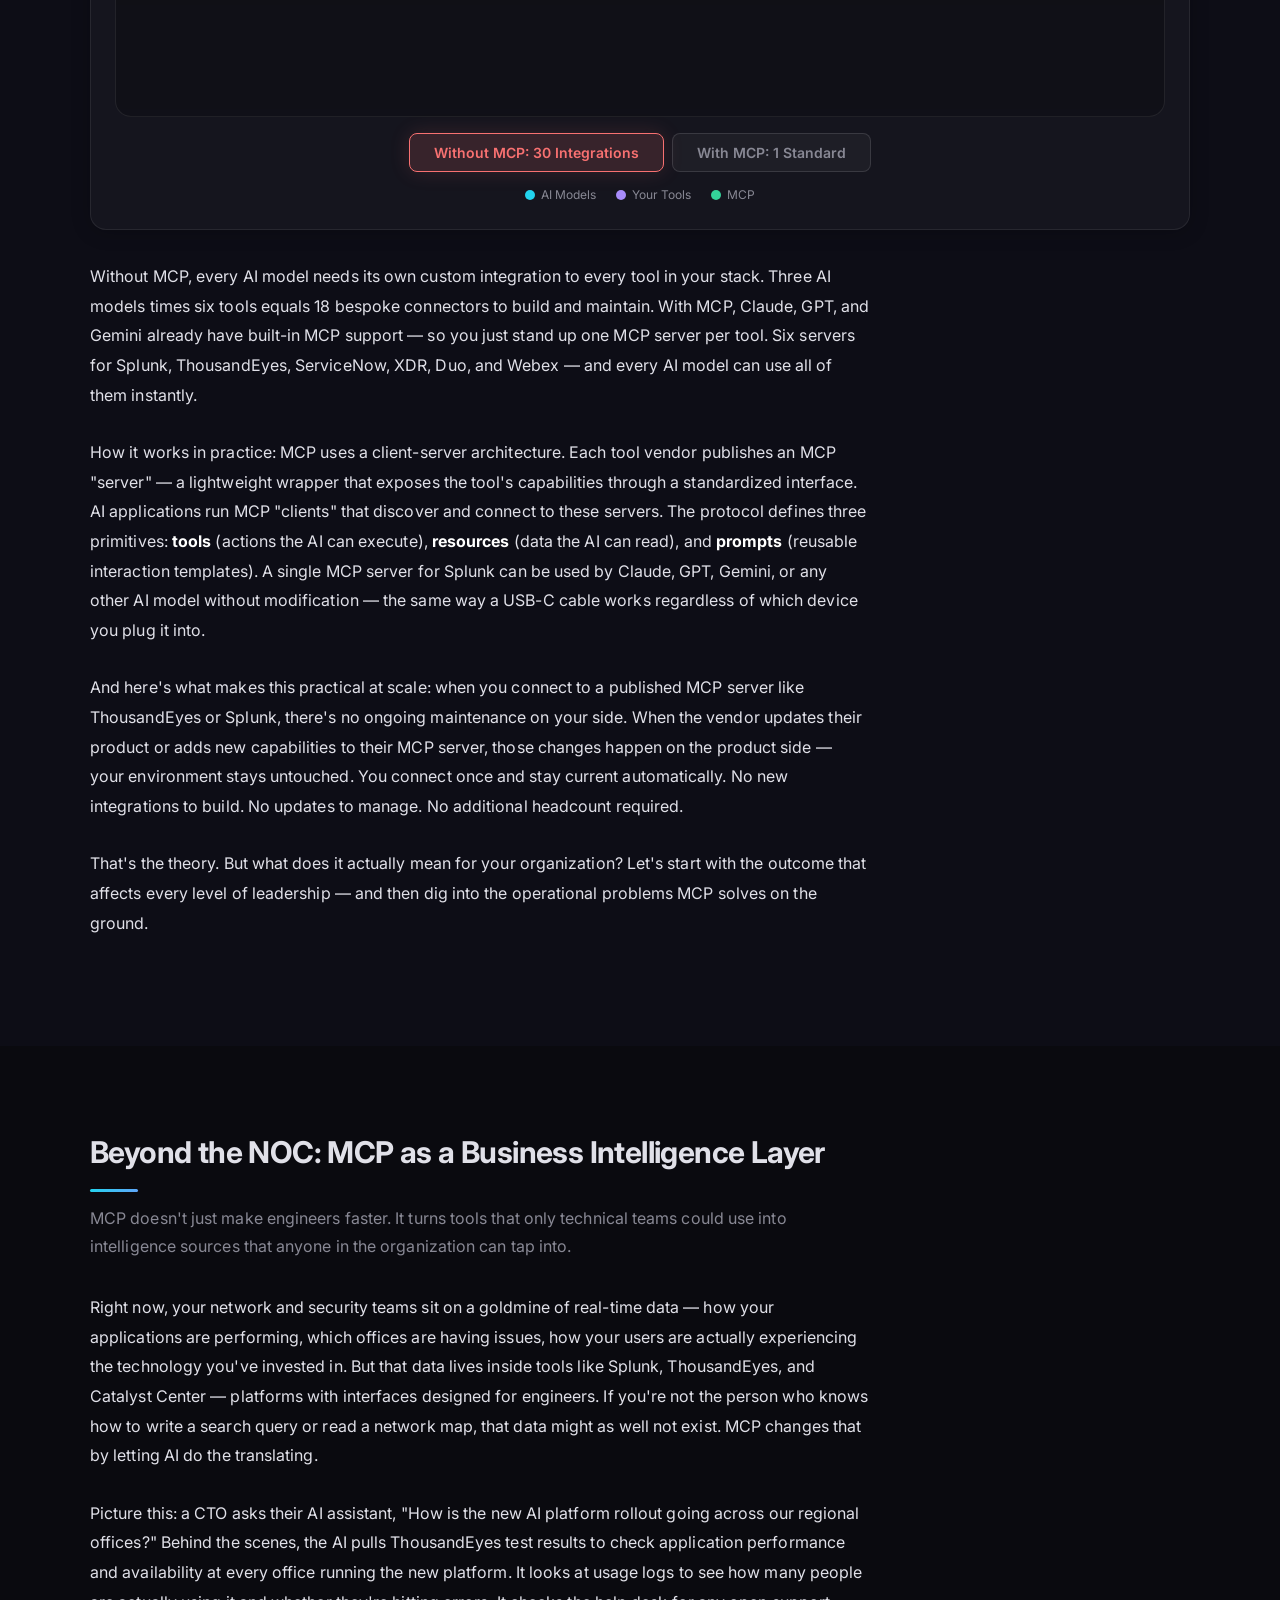
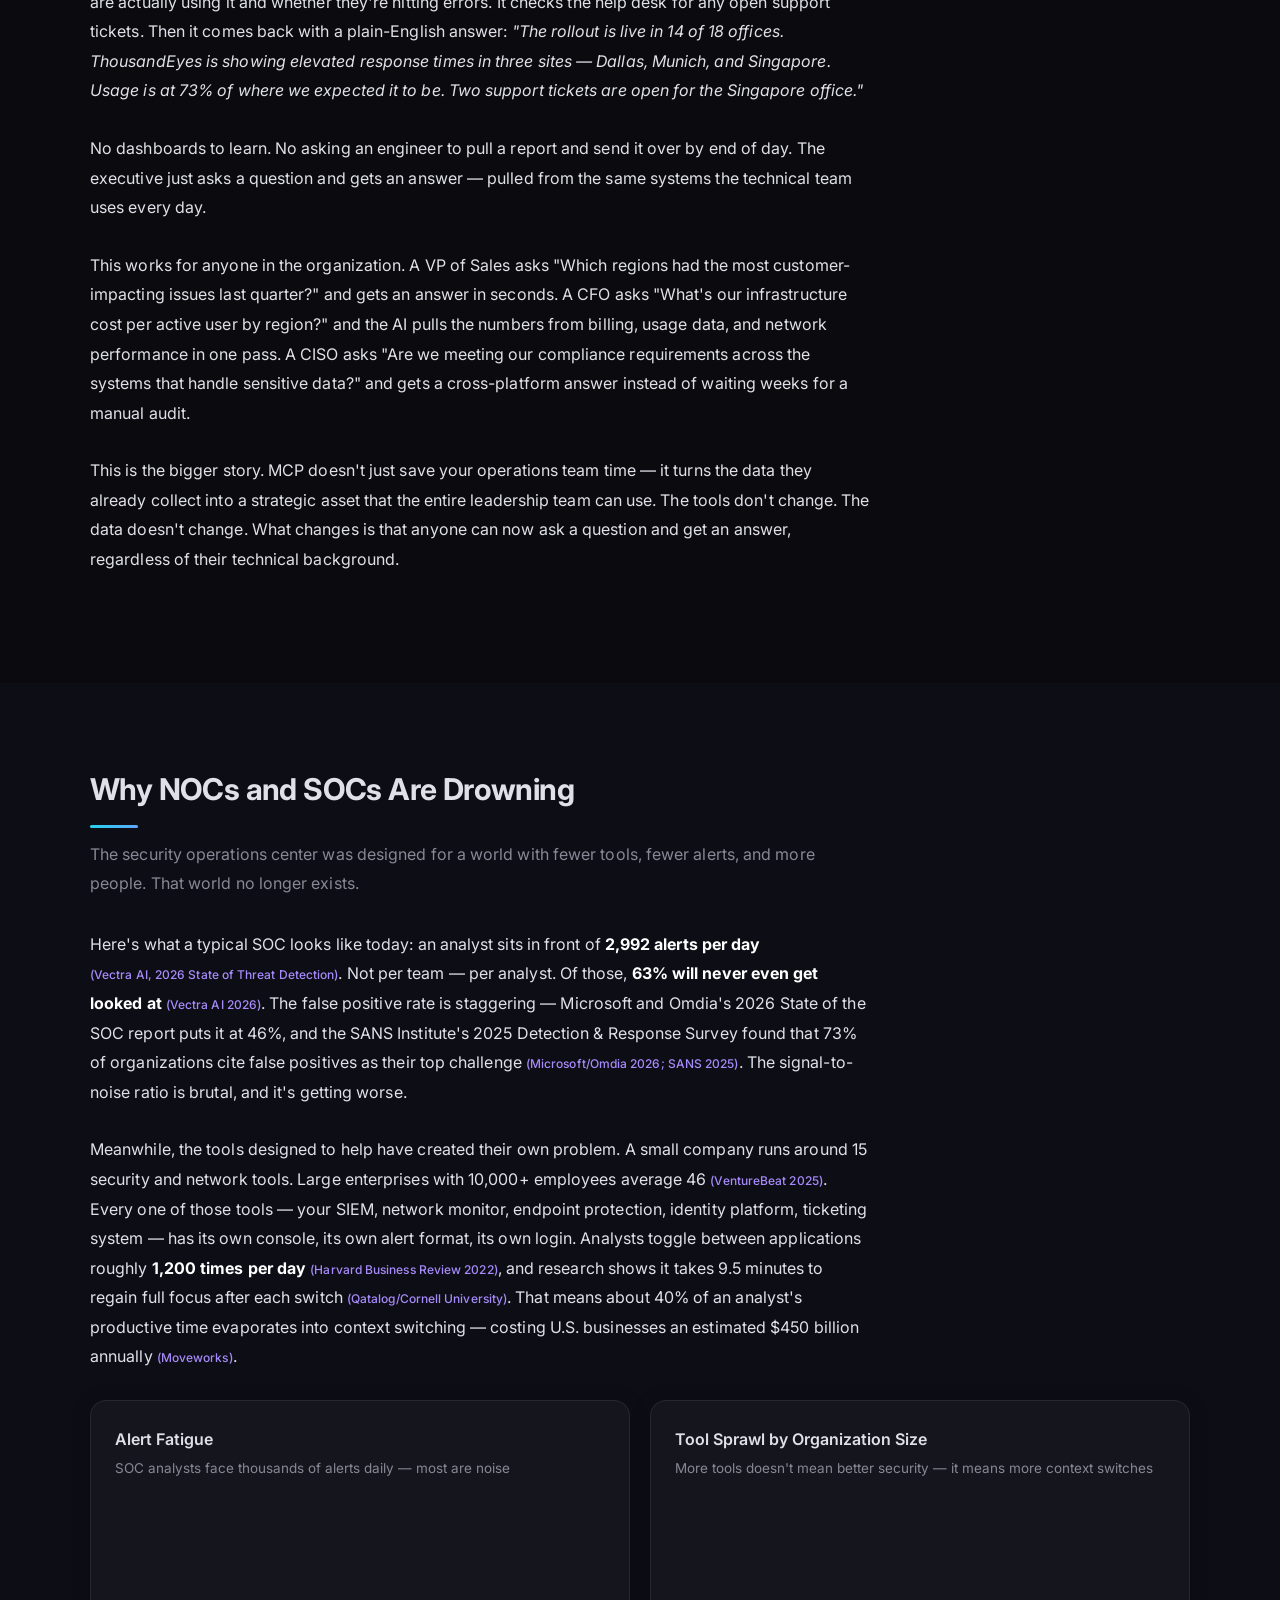
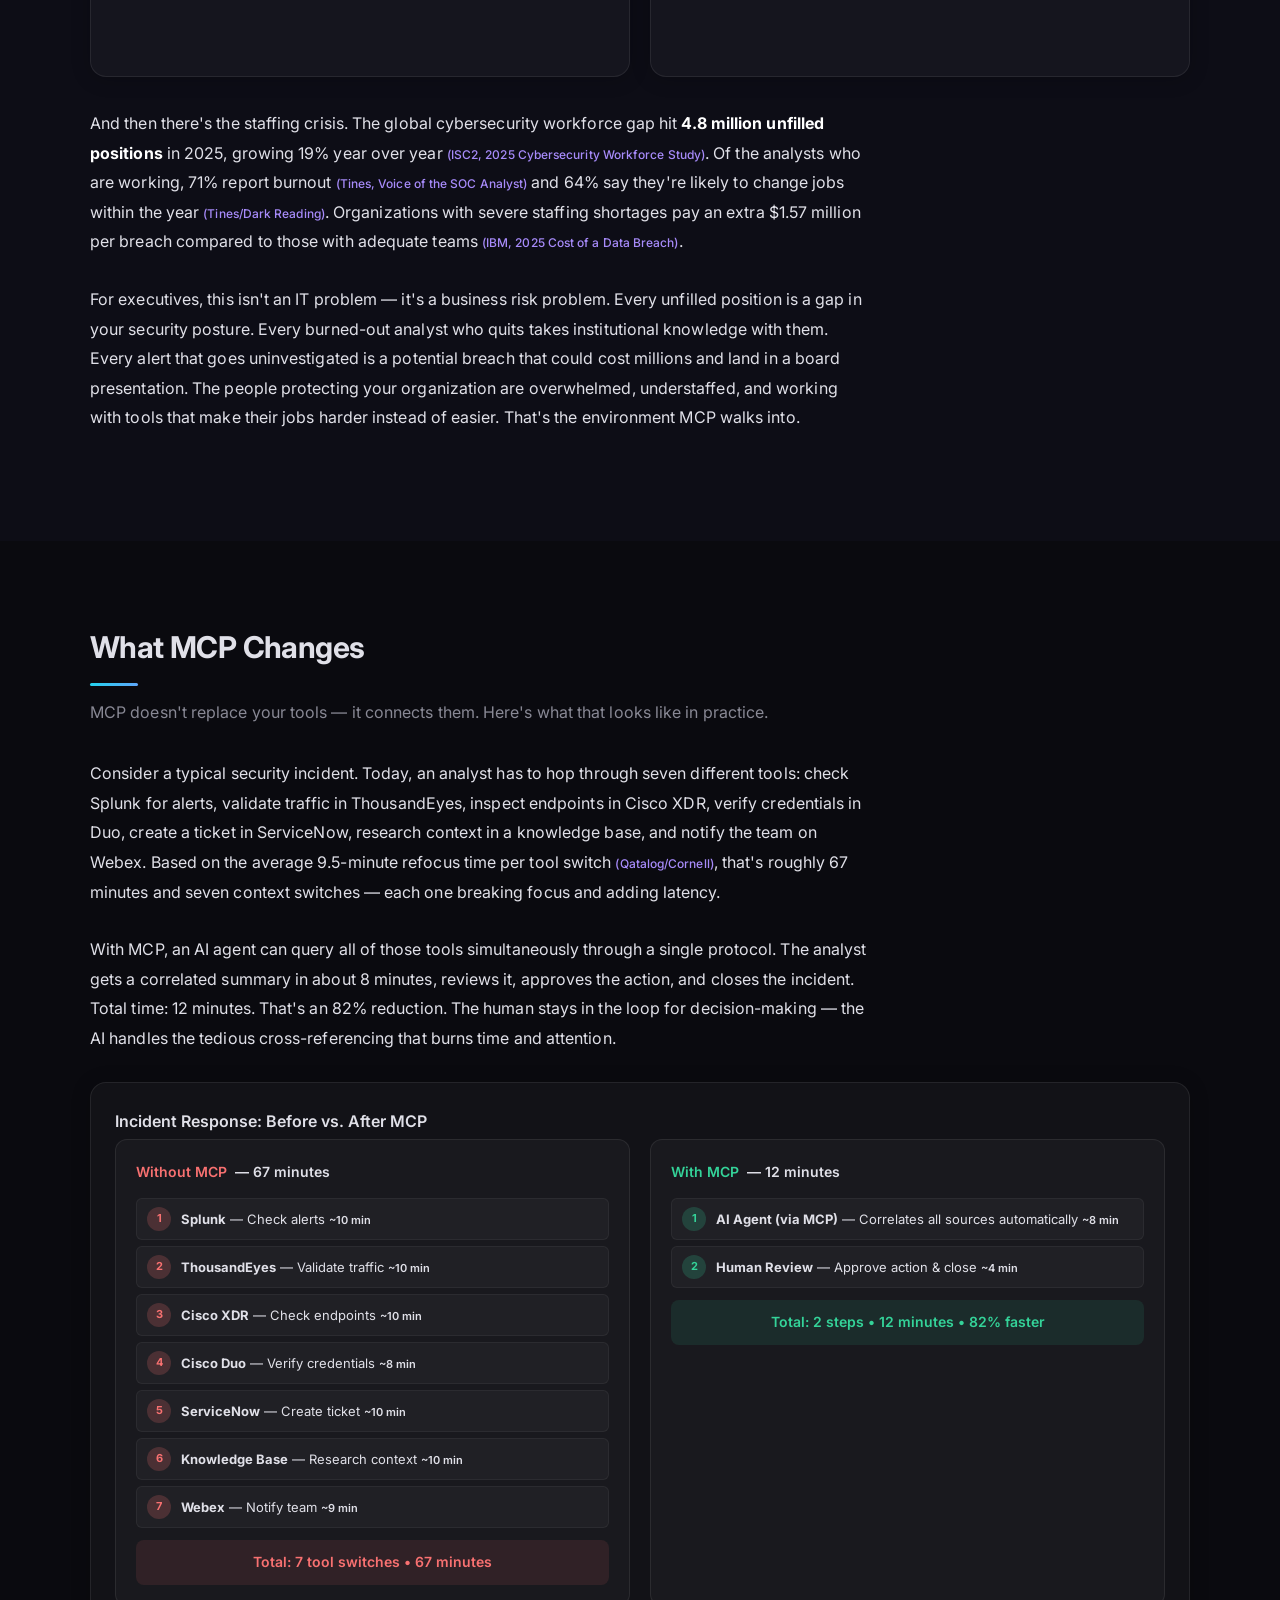
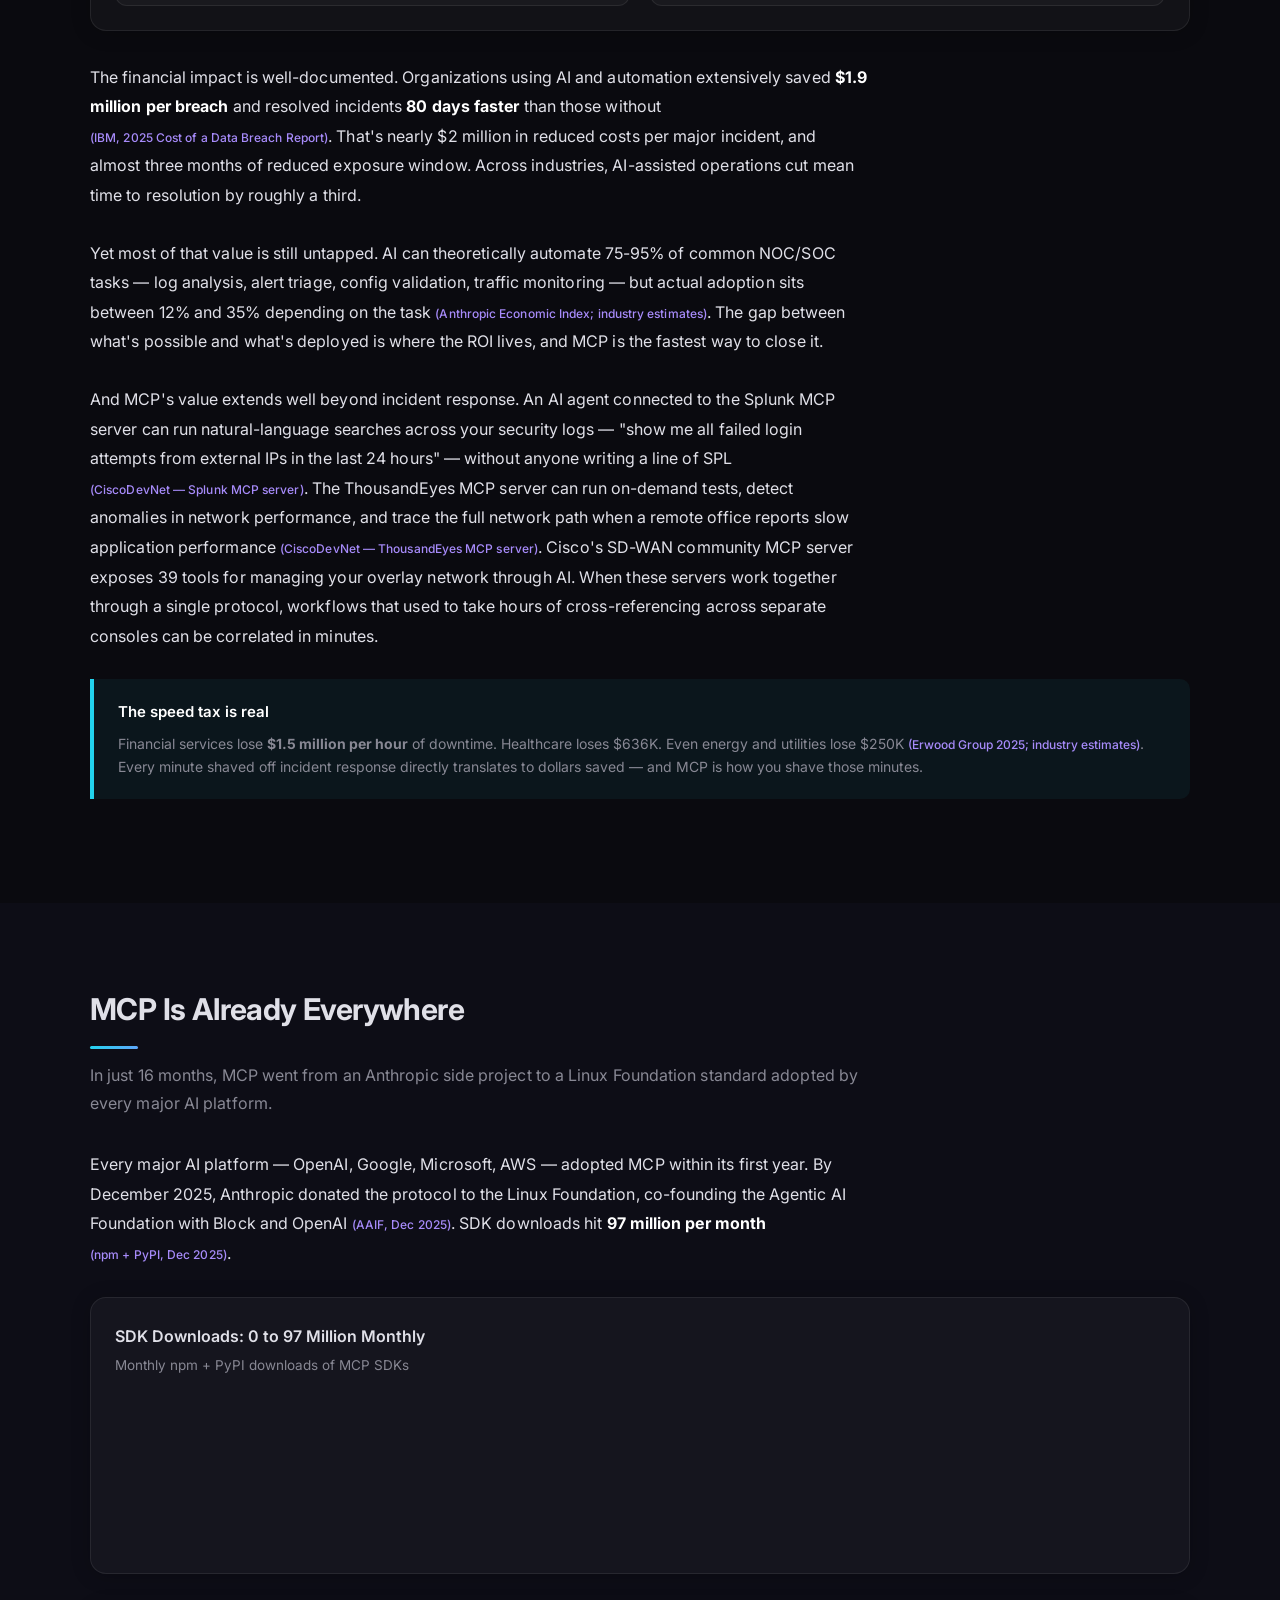
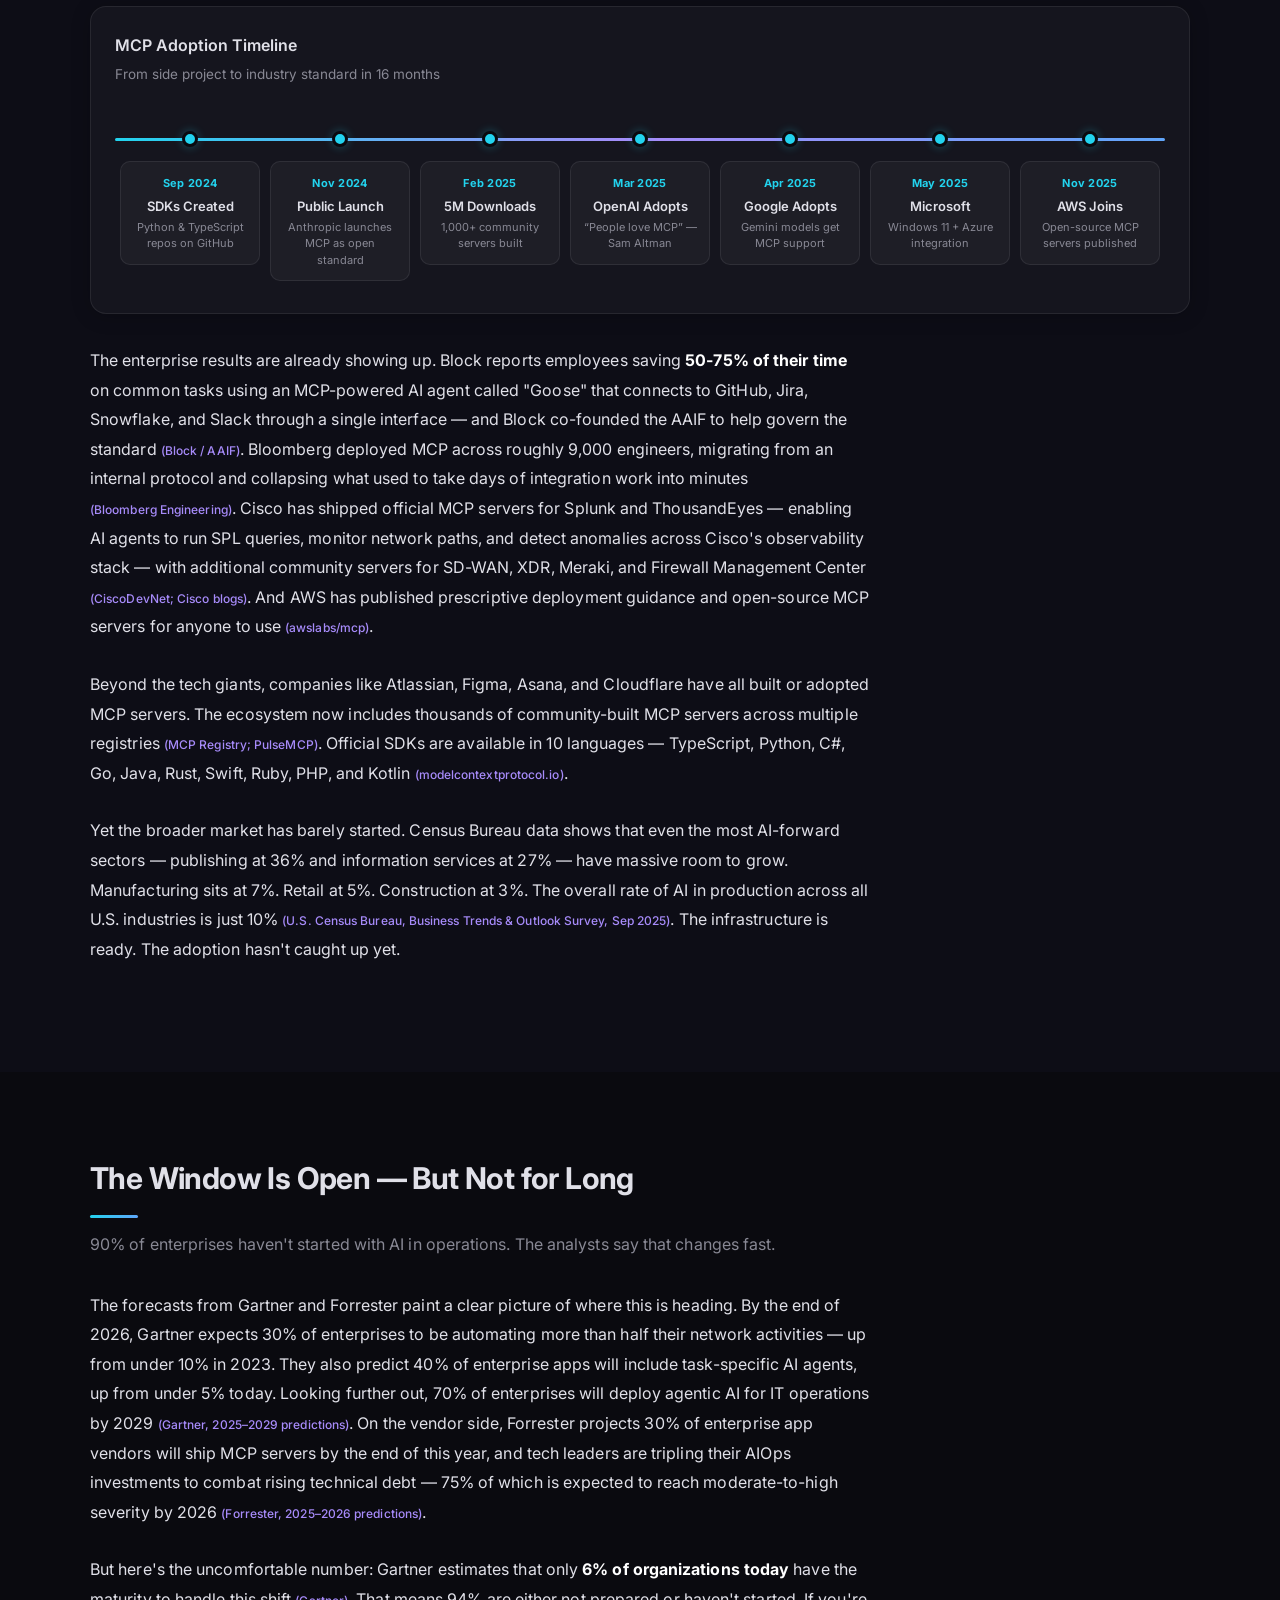
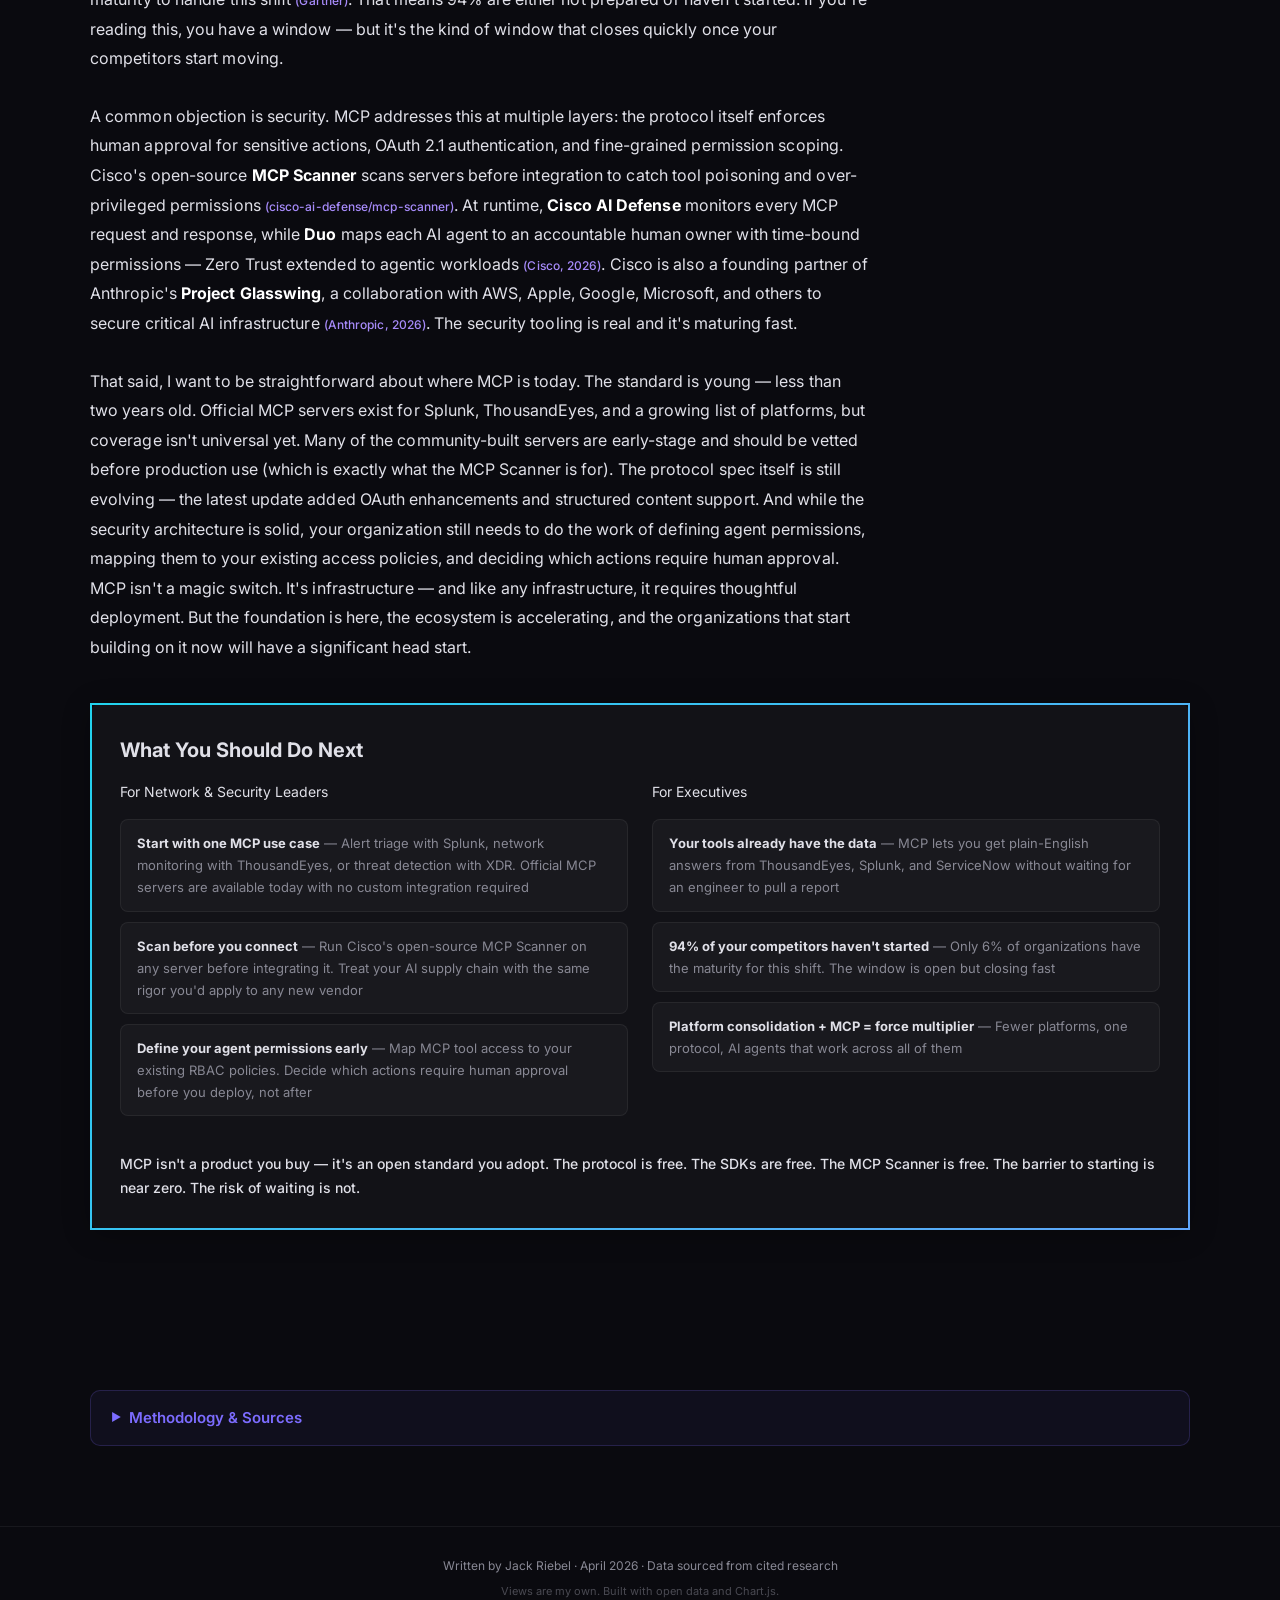
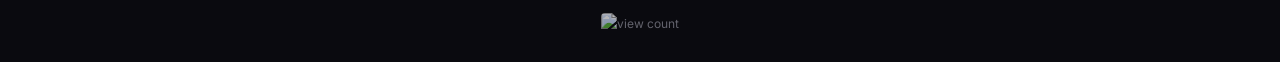
==== commit 366ee53e: "Rename blog: "MCP: From C-Suite to NOC" Shorter, punchier title that captures the blog's dual-audien" ====
--- a/index.html
+++ b/index.html
@@ -3,16 +3,16 @@
 <head>
   <meta charset="UTF-8">
   <meta name="viewport" content="width=device-width, initial-scale=1.0">
-  <title>MCP: The Standard That Connects Your AI to Every Tool in Your Stack</title>
+  <title>MCP: From C-Suite to NOC</title>
 
   <!-- Open Graph / LinkedIn / Social Share -->
-  <meta property="og:title" content="MCP: The Standard That Connects Your AI to Every Tool in Your Stack">
+  <meta property="og:title" content="MCP: From C-Suite to NOC">
   <meta property="og:description" content="How the Model Context Protocol is transforming NOC/SOC operations and giving executives direct access to infrastructure intelligence. Data-driven analysis with 15+ cited sources.">
   <meta property="og:image" content="https://jackriebel.github.io/mcp-noc-soc-blog/MCP.png">
   <meta property="og:type" content="article">
   <meta property="og:url" content="https://jackriebel.github.io/mcp-noc-soc-blog/">
   <meta name="twitter:card" content="summary_large_image">
-  <meta name="twitter:title" content="MCP: The Standard That Connects Your AI to Every Tool in Your Stack">
+  <meta name="twitter:title" content="MCP: From C-Suite to NOC">
   <meta name="twitter:description" content="How the Model Context Protocol is transforming NOC/SOC operations and giving executives direct access to infrastructure intelligence.">
   <meta name="twitter:image" content="https://jackriebel.github.io/mcp-noc-soc-blog/MCP.png">
 
@@ -24,7 +24,7 @@
 
   <!-- ===================== HERO ===================== -->
   <section class="hero">
-    <h1>MCP: The Standard That Connects Your AI to Every Tool in Your Stack</h1>
+    <h1>MCP: From C-Suite to NOC</h1>
     <p class="subtitle">Your SOC analysts face 2,992 alerts per day. Your executives can't access the data trapped inside technical tools. 4.8 million security positions sit unfilled. The Model Context Protocol (MCP) is the open standard that lets AI talk to your entire enterprise stack — giving operators speed and leadership visibility through one universal interface.</p>
 
     <div class="author-byline">
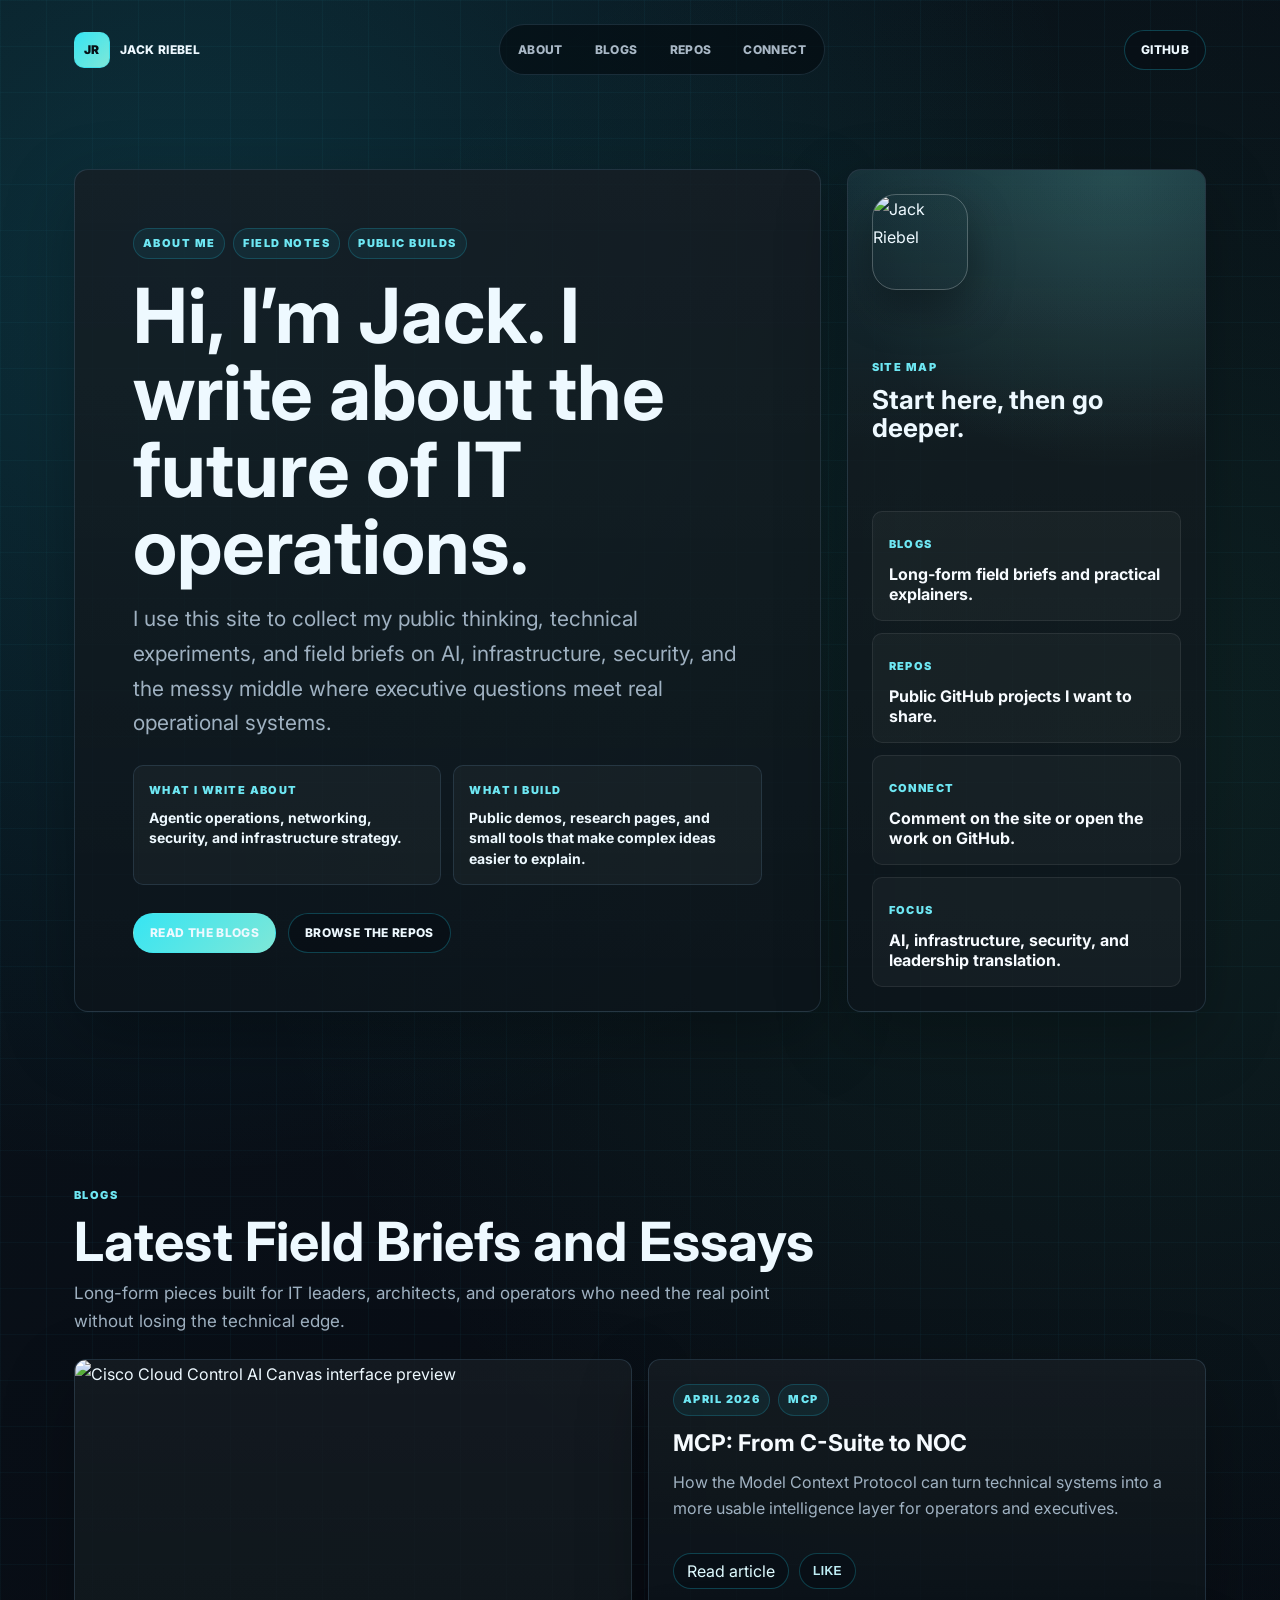
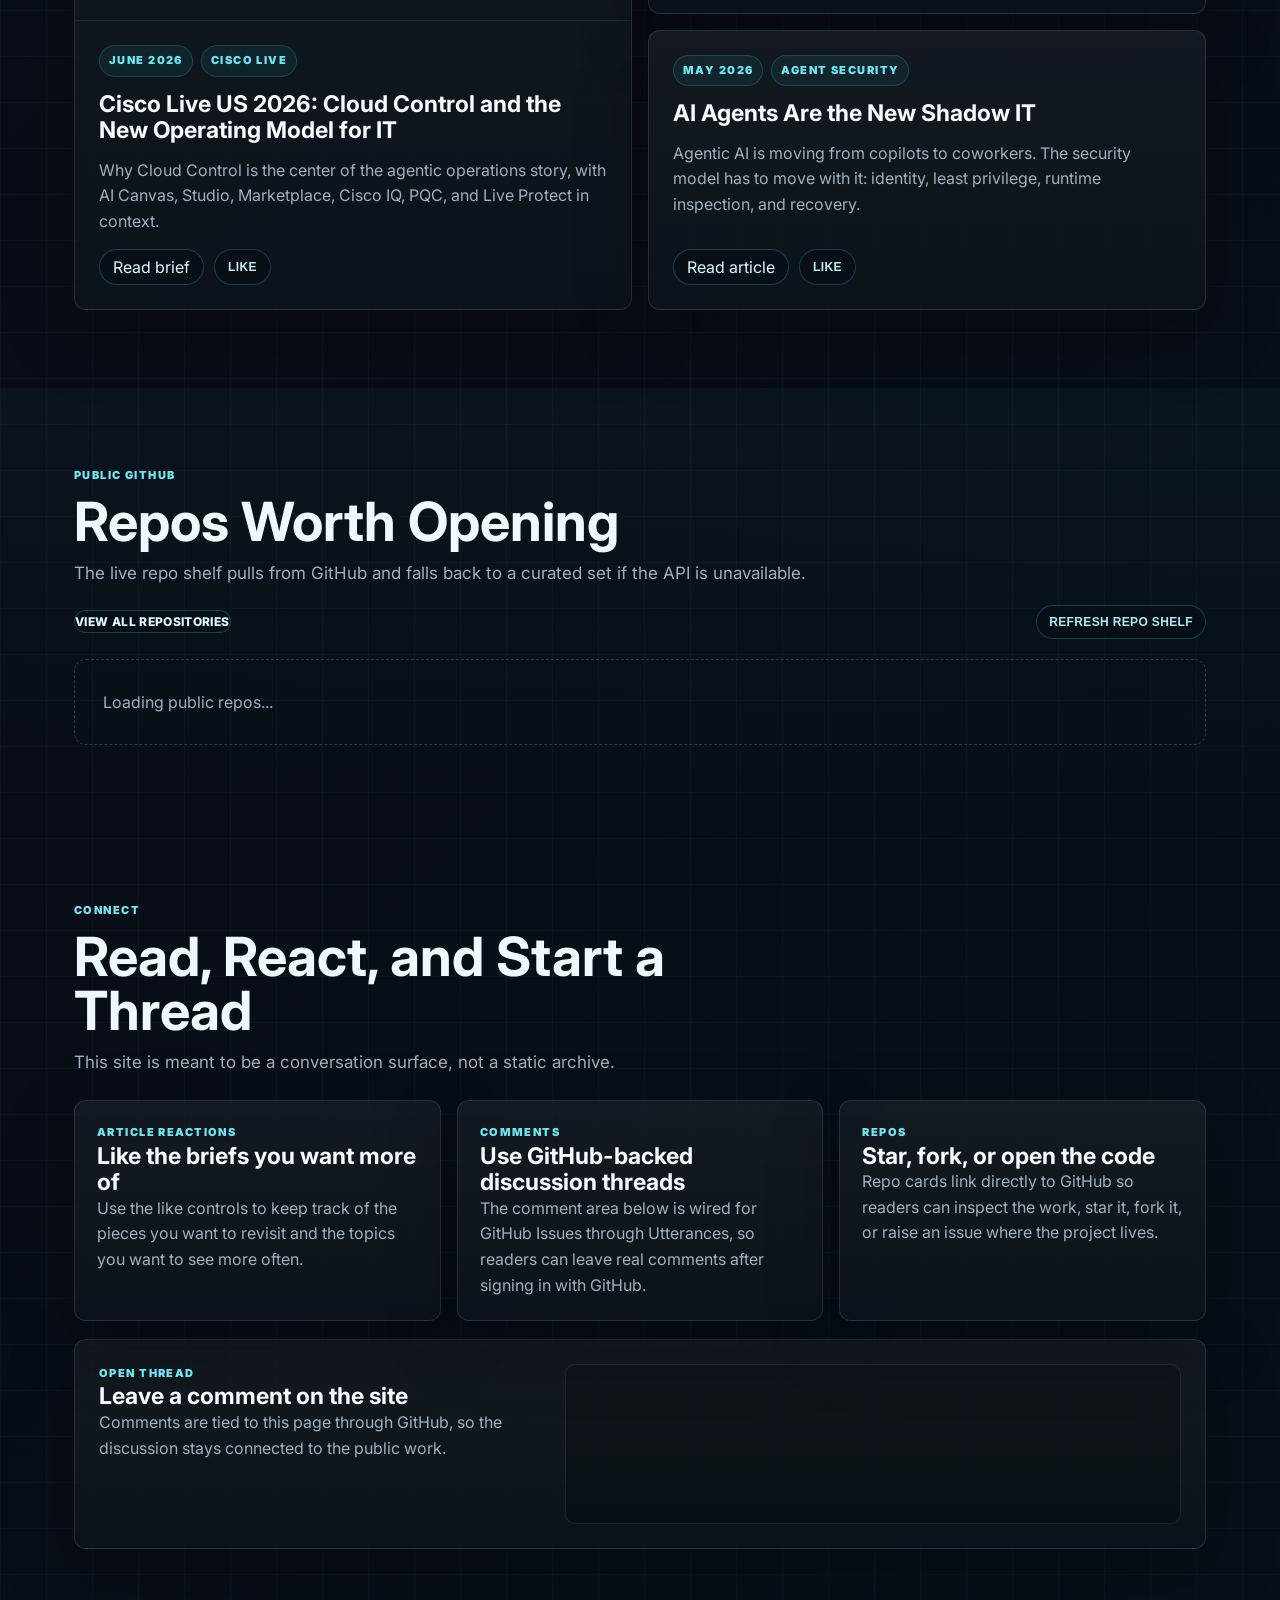
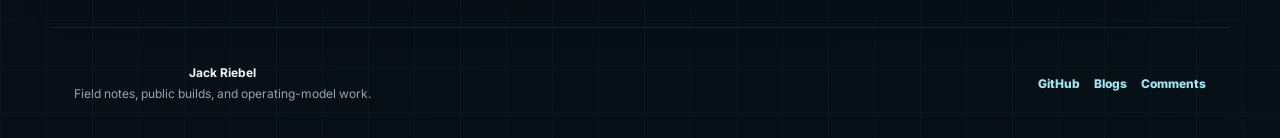
==== commit 4560dc51: "Make homepage about-first" ====
--- a/index.html
+++ b/index.html
@@ -3,468 +3,225 @@
 <head>
   <meta charset="UTF-8">
   <meta name="viewport" content="width=device-width, initial-scale=1.0">
-  <title>MCP: From C-Suite to NOC</title>
-
-  <!-- Open Graph / LinkedIn / Social Share -->
-  <meta property="og:title" content="MCP: From C-Suite to NOC">
-  <meta property="og:description" content="How the Model Context Protocol is transforming NOC/SOC operations and giving executives direct access to infrastructure intelligence. Data-driven analysis with 15+ cited sources.">
-  <meta property="og:image" content="https://jackriebel.github.io/mcp-noc-soc-blog/MCP.png">
-  <meta property="og:type" content="article">
-  <meta property="og:url" content="https://jackriebel.github.io/mcp-noc-soc-blog/">
+  <title>Jack Riebel | About, Blogs, and Public Projects</title>
+
+  <meta name="description" content="Personal site for Jack Riebel, featuring field briefs, technical blogs, public GitHub projects, and notes on AI, infrastructure, and security operations.">
+  <meta property="og:title" content="Jack Riebel | About, Blogs, and Public Projects">
+  <meta property="og:description" content="About Jack Riebel, with field briefs, technical blogs, public GitHub projects, and conversation around AI, infrastructure, and security operations.">
+  <meta property="og:image" content="https://jackriebel.github.io/mcp-c-suite-to-noc/cloud-control-canvas.png">
+  <meta property="og:type" content="website">
+  <meta property="og:url" content="https://jackriebel.github.io/mcp-c-suite-to-noc/">
   <meta name="twitter:card" content="summary_large_image">
-  <meta name="twitter:title" content="MCP: From C-Suite to NOC">
-  <meta name="twitter:description" content="How the Model Context Protocol is transforming NOC/SOC operations and giving executives direct access to infrastructure intelligence.">
-  <meta name="twitter:image" content="https://jackriebel.github.io/mcp-noc-soc-blog/MCP.png">
+  <meta name="twitter:title" content="Jack Riebel | About, Blogs, and Public Projects">
+  <meta name="twitter:description" content="About Jack Riebel, with field briefs, technical blogs, public GitHub projects, and notes on AI, infrastructure, and security operations.">
+  <meta name="twitter:image" content="https://jackriebel.github.io/mcp-c-suite-to-noc/cloud-control-canvas.png">
 
   <link rel="stylesheet" href="styles.css">
 </head>
-<body>
-
+<body class="site-home">
   <div class="reading-progress" id="readingProgress"></div>
 
-  <!-- ===================== HERO ===================== -->
-  <section class="hero">
-    <h1>MCP: From C-Suite to NOC</h1>
-    <p class="subtitle">Your SOC analysts face 2,992 alerts per day. Your executives can't access the data trapped inside technical tools. 4.8 million security positions sit unfilled. The Model Context Protocol (MCP) is the open standard that lets AI talk to your entire enterprise stack — giving operators speed and leadership visibility through one universal interface.</p>
-
-    <div class="author-byline">
-      <img class="author-photo" src="Screenshot%202026-03-25%20at%201.28.57%E2%80%AFPM%20Large.jpeg" alt="Jack Riebel">
-      <div class="author-info">
-        <span class="author-name">Jack Riebel</span>
-        <span class="author-date">April 2026</span>
-      </div>
+  <header class="site-shell">
+    <nav class="site-topbar" aria-label="Primary">
+      <a class="site-mark" href="#top" aria-label="Jack Riebel home">
+        <span>JR</span>
+        <strong>Jack Riebel</strong>
+      </a>
+      <div class="site-nav">
+        <a href="#top">About</a>
+        <a href="#blogs">Blogs</a>
+        <a href="#repos">Repos</a>
+        <a href="#connect">Connect</a>
+      </div>
+      <a class="site-ghost-btn" href="https://github.com/JackRiebel" target="_blank" rel="noreferrer">GitHub</a>
+    </nav>
+
+    <section id="top" class="site-hero">
+      <div class="site-hero-copy">
+        <div class="site-kicker">
+          <span>About me</span>
+          <span>Field notes</span>
+          <span>Public builds</span>
+        </div>
+        <h1>Hi, I’m Jack. I write about the future of IT operations.</h1>
+        <p>I use this site to collect my public thinking, technical experiments, and field briefs on AI, infrastructure, security, and the messy middle where executive questions meet real operational systems.</p>
+        <div class="site-about-grid" aria-label="About Jack Riebel">
+          <div>
+            <span>What I write about</span>
+            <strong>Agentic operations, networking, security, and infrastructure strategy.</strong>
+          </div>
+          <div>
+            <span>What I build</span>
+            <strong>Public demos, research pages, and small tools that make complex ideas easier to explain.</strong>
+          </div>
+        </div>
+        <div class="site-actions">
+          <a class="site-primary-btn" href="#blogs">Read the blogs</a>
+          <a class="site-secondary-btn" href="#repos">Browse the repos</a>
+        </div>
+      </div>
+
+      <aside class="site-signal-panel site-about-panel" aria-label="About Jack Riebel">
+        <img class="site-about-photo" src="Screenshot%202026-03-25%20at%201.28.57%E2%80%AFPM%20Large.jpeg" alt="Jack Riebel">
+        <div class="site-signal-header">
+          <span>Site map</span>
+          <strong>Start here, then go deeper.</strong>
+        </div>
+        <div class="site-signal-grid">
+          <div>
+            <span>Blogs</span>
+            <strong>Long-form field briefs and practical explainers.</strong>
+          </div>
+          <div>
+            <span>Repos</span>
+            <strong>Public GitHub projects I want to share.</strong>
+          </div>
+          <div>
+            <span>Connect</span>
+            <strong>Comment on the site or open the work on GitHub.</strong>
+          </div>
+          <div>
+            <span>Focus</span>
+            <strong>AI, infrastructure, security, and leadership translation.</strong>
+          </div>
+        </div>
+      </aside>
+    </section>
+  </header>
+
+  <main>
+    <section id="blogs" class="site-section">
+      <div class="site-section-head">
+        <span>Blogs</span>
+        <h2>Latest Field Briefs and Essays</h2>
+        <p>Long-form pieces built for IT leaders, architects, and operators who need the real point without losing the technical edge.</p>
+      </div>
+
+      <div class="site-blog-grid">
+        <article class="site-blog-card featured">
+          <div class="site-card-media">
+            <img src="cloud-control-canvas.png" alt="Cisco Cloud Control AI Canvas interface preview">
+          </div>
+          <div class="site-card-body">
+            <div class="site-card-meta">
+              <span>June 2026</span>
+              <span>Cisco Live</span>
+            </div>
+            <h3><a href="cisco-live-2026-midmarket.html">Cisco Live US 2026: Cloud Control and the New Operating Model for IT</a></h3>
+            <p>Why Cloud Control is the center of the agentic operations story, with AI Canvas, Studio, Marketplace, Cisco IQ, PQC, and Live Protect in context.</p>
+            <div class="site-card-actions">
+              <a href="cisco-live-2026-midmarket.html">Read brief</a>
+              <button class="site-like-btn" type="button" data-like-id="cisco-live-2026">Like</button>
+            </div>
+          </div>
+        </article>
+
+        <article class="site-blog-card">
+          <div class="site-card-body">
+            <div class="site-card-meta">
+              <span>April 2026</span>
+              <span>MCP</span>
+            </div>
+            <h3><a href="mcp-c-suite-to-noc.html">MCP: From C-Suite to NOC</a></h3>
+            <p>How the Model Context Protocol can turn technical systems into a more usable intelligence layer for operators and executives.</p>
+            <div class="site-card-actions">
+              <a href="mcp-c-suite-to-noc.html">Read article</a>
+              <button class="site-like-btn" type="button" data-like-id="mcp-c-suite-to-noc">Like</button>
+            </div>
+          </div>
+        </article>
+
+        <article class="site-blog-card">
+          <div class="site-card-body">
+            <div class="site-card-meta">
+              <span>May 2026</span>
+              <span>Agent security</span>
+            </div>
+            <h3><a href="agent-shadow-it.html">AI Agents Are the New Shadow IT</a></h3>
+            <p>Agentic AI is moving from copilots to coworkers. The security model has to move with it: identity, least privilege, runtime inspection, and recovery.</p>
+            <div class="site-card-actions">
+              <a href="agent-shadow-it.html">Read article</a>
+              <button class="site-like-btn" type="button" data-like-id="agent-shadow-it">Like</button>
+            </div>
+          </div>
+        </article>
+      </div>
+    </section>
+
+    <section id="repos" class="site-section alt">
+      <div class="site-section-head">
+        <span>Public GitHub</span>
+        <h2>Repos Worth Opening</h2>
+        <p>The live repo shelf pulls from GitHub and falls back to a curated set if the API is unavailable.</p>
+      </div>
+
+      <div class="site-repo-toolbar">
+        <a href="https://github.com/JackRiebel?tab=repositories" target="_blank" rel="noreferrer">View all repositories</a>
+        <button class="site-secondary-btn small" type="button" id="refreshRepos">Refresh repo shelf</button>
+      </div>
+
+      <div class="site-repo-grid" id="repoGrid" aria-live="polite">
+        <div class="site-repo-loading">Loading public repos...</div>
+      </div>
+    </section>
+
+    <section id="connect" class="site-section">
+      <div class="site-section-head">
+        <span>Connect</span>
+        <h2>Read, React, and Start a Thread</h2>
+        <p>This site is meant to be a conversation surface, not a static archive.</p>
+      </div>
+
+      <div class="site-engage-grid">
+        <div class="site-engage-card">
+          <span>Article reactions</span>
+          <h3>Like the briefs you want more of</h3>
+          <p>Use the like controls to keep track of the pieces you want to revisit and the topics you want to see more often.</p>
+        </div>
+        <div class="site-engage-card">
+          <span>Comments</span>
+          <h3>Use GitHub-backed discussion threads</h3>
+          <p>The comment area below is wired for GitHub Issues through Utterances, so readers can leave real comments after signing in with GitHub.</p>
+        </div>
+        <div class="site-engage-card">
+          <span>Repos</span>
+          <h3>Star, fork, or open the code</h3>
+          <p>Repo cards link directly to GitHub so readers can inspect the work, star it, fork it, or raise an issue where the project lives.</p>
+        </div>
+      </div>
+
+      <div class="site-comment-panel">
+        <div>
+          <span>Open Thread</span>
+          <h3>Leave a comment on the site</h3>
+          <p>Comments are tied to this page through GitHub, so the discussion stays connected to the public work.</p>
+        </div>
+        <div class="site-comments">
+          <script src="https://utteranc.es/client.js"
+            repo="JackRiebel/mcp-c-suite-to-noc"
+            issue-term="pathname"
+            label="site-comment"
+            theme="github-dark"
+            crossorigin="anonymous"
+            async>
+          </script>
+        </div>
+      </div>
+    </section>
+  </main>
+
+  <footer class="site-footer">
+    <div>
+      <strong>Jack Riebel</strong>
+      <span>Field notes, public builds, and operating-model work.</span>
     </div>
-
-    <div class="hero-stats">
-      <div class="hero-stat">
-        <span class="hero-stat-value">2,992</span>
-        <span class="hero-stat-label">Alerts/Day per SOC</span>
-      </div>
-      <div class="hero-stat">
-        <span class="hero-stat-value">82%</span>
-        <span class="hero-stat-label">Faster Incident Response</span>
-      </div>
-      <div class="hero-stat">
-        <span class="hero-stat-value">4.8M</span>
-        <span class="hero-stat-label">Unfilled Security Positions</span>
-      </div>
-      <div class="hero-stat">
-        <span class="hero-stat-value">97M</span>
-        <span class="hero-stat-label">Monthly MCP SDK Downloads</span>
-      </div>
-      <div class="hero-stat">
-        <span class="hero-stat-value">$1.9M</span>
-        <span class="hero-stat-label">Saved per Breach with AI</span>
-      </div>
-    </div>
-
-    <div class="hero-sources">
-      Sources: <a href="#methodology">Vectra AI</a> · <a href="#methodology">ISC2</a> · <a href="#methodology">IBM</a> · <a href="#methodology">Anthropic</a>
-    </div>
-  </section>
-
-  <!-- ===================== STICKY NAV ===================== -->
-  <nav class="sticky-nav">
-    <div class="nav-inner">
-      <a href="#what-is-mcp" class="nav-link">What Is MCP</a>
-      <a href="#beyond-the-noc" class="nav-link">Beyond the NOC</a>
-      <a href="#the-problem" class="nav-link">The Problem</a>
-      <a href="#what-mcp-changes" class="nav-link">What It Changes</a>
-      <a href="#adoption" class="nav-link">Adoption</a>
-      <a href="#what-to-do" class="nav-link">What To Do</a>
-      <a href="#methodology" class="nav-link">Methodology</a>
-    </div>
-  </nav>
-
-  <!-- ===================== WHAT IS MCP ===================== -->
-  <section id="what-is-mcp" class="section alt">
-   <div class="container">
-    <h2>What Is MCP?</h2>
-    <p class="section-desc">The Model Context Protocol is an open standard — created by Anthropic in late 2024 and now governed by the Agentic AI Foundation (AAIF) under the Linux Foundation — that gives AI models a single, universal way to connect to any tool.</p>
-
-    <p class="section-prose">The easiest way to understand MCP is to think about USB-C. Before USB-C, every device needed its own cable — Lightning for your iPhone, Micro-USB for your headphones, a barrel connector for your laptop, something proprietary for your camera. Your drawer was a mess of incompatible cables. USB-C replaced all of that with one universal standard. MCP does the same thing for AI integrations.</p>
-
-    <div class="chart-card wide">
-      <h3>Now Apply That to AI</h3>
-      <p class="chart-desc">5 AI models. 6 enterprise tools. Toggle to see what one standard changes.</p>
-      <div class="diagram-wrapper">
-        <canvas id="mcpDiagram"></canvas>
-      </div>
-      <div class="diagram-controls">
-        <button class="diagram-btn active-red" data-view="before">Without MCP: 30 Integrations</button>
-        <button class="diagram-btn" data-view="after">With MCP: 1 Standard</button>
-      </div>
-      <div class="diagram-legend">
-        <span><span class="legend-dot" style="background:var(--cyan)"></span> AI Models</span>
-        <span><span class="legend-dot" style="background:var(--purple)"></span> Your Tools</span>
-        <span><span class="legend-dot" style="background:var(--green)"></span> MCP</span>
-      </div>
-    </div>
-
-    <p class="section-prose">Without MCP, every AI model needs its own custom integration to every tool in your stack. Three AI models times six tools equals 18 bespoke connectors to build and maintain. With MCP, Claude, GPT, and Gemini already have built-in MCP support — so you just stand up one MCP server per tool. Six servers for Splunk, ThousandEyes, ServiceNow, XDR, Duo, and Webex — and every AI model can use all of them instantly.</p>
-
-    <p class="section-prose">How it works in practice: MCP uses a client-server architecture. Each tool vendor publishes an MCP "server" — a lightweight wrapper that exposes the tool's capabilities through a standardized interface. AI applications run MCP "clients" that discover and connect to these servers. The protocol defines three primitives: <strong>tools</strong> (actions the AI can execute), <strong>resources</strong> (data the AI can read), and <strong>prompts</strong> (reusable interaction templates). A single MCP server for Splunk can be used by Claude, GPT, Gemini, or any other AI model without modification — the same way a USB-C cable works regardless of which device you plug it into.</p>
-
-    <p class="section-prose">And here's what makes this practical at scale: when you connect to a published MCP server like ThousandEyes or Splunk, there's no ongoing maintenance on your side. When the vendor updates their product or adds new capabilities to their MCP server, those changes happen on the product side — your environment stays untouched. You connect once and stay current automatically. No new integrations to build. No updates to manage. No additional headcount required.</p>
-
-    <p class="section-prose">That's the theory. But what does it actually mean for your organization? Let's start with the outcome that affects every level of leadership — and then dig into the operational problems MCP solves on the ground.</p>
-   </div>
-  </section>
-
-  <!-- ===================== BEYOND THE NOC ===================== -->
-  <section id="beyond-the-noc" class="section">
-   <div class="container">
-    <h2>Beyond the NOC: MCP as a Business Intelligence Layer</h2>
-    <p class="section-desc">MCP doesn't just make engineers faster. It turns tools that only technical teams could use into intelligence sources that anyone in the organization can tap into.</p>
-
-    <p class="section-prose">Right now, your network and security teams sit on a goldmine of real-time data — how your applications are performing, which offices are having issues, how your users are actually experiencing the technology you've invested in. But that data lives inside tools like Splunk, ThousandEyes, and Catalyst Center — platforms with interfaces designed for engineers. If you're not the person who knows how to write a search query or read a network map, that data might as well not exist. MCP changes that by letting AI do the translating.</p>
-
-    <p class="section-prose">Picture this: a CTO asks their AI assistant, "How is the new AI platform rollout going across our regional offices?" Behind the scenes, the AI pulls ThousandEyes test results to check application performance and availability at every office running the new platform. It looks at usage logs to see how many people are actually using it and whether they're hitting errors. It checks the help desk for any open support tickets. Then it comes back with a plain-English answer: <em>"The rollout is live in 14 of 18 offices. ThousandEyes is showing elevated response times in three sites — Dallas, Munich, and Singapore. Usage is at 73% of where we expected it to be. Two support tickets are open for the Singapore office."</em></p>
-
-    <p class="section-prose">No dashboards to learn. No asking an engineer to pull a report and send it over by end of day. The executive just asks a question and gets an answer — pulled from the same systems the technical team uses every day.</p>
-
-    <p class="section-prose">This works for anyone in the organization. A VP of Sales asks "Which regions had the most customer-impacting issues last quarter?" and gets an answer in seconds. A CFO asks "What's our infrastructure cost per active user by region?" and the AI pulls the numbers from billing, usage data, and network performance in one pass. A CISO asks "Are we meeting our compliance requirements across the systems that handle sensitive data?" and gets a cross-platform answer instead of waiting weeks for a manual audit.</p>
-
-    <p class="section-prose">This is the bigger story. MCP doesn't just save your operations team time — it turns the data they already collect into a strategic asset that the entire leadership team can use. The tools don't change. The data doesn't change. What changes is that anyone can now ask a question and get an answer, regardless of their technical background.</p>
-   </div>
-  </section>
-
-  <!-- ===================== THE PROBLEM ===================== -->
-  <section id="the-problem" class="section alt">
-   <div class="container">
-    <h2>Why NOCs and SOCs Are Drowning</h2>
-    <p class="section-desc">The security operations center was designed for a world with fewer tools, fewer alerts, and more people. That world no longer exists.</p>
-
-    <p class="section-prose">Here's what a typical SOC looks like today: an analyst sits in front of <strong>2,992 alerts per day</strong> <span class="cite">(Vectra AI, 2026 State of Threat Detection)</span>. Not per team — per analyst. Of those, <strong>63% will never even get looked at</strong> <span class="cite">(Vectra AI 2026)</span>. The false positive rate is staggering — Microsoft and Omdia's 2026 State of the SOC report puts it at 46%, and the SANS Institute's 2025 Detection &amp; Response Survey found that 73% of organizations cite false positives as their top challenge <span class="cite">(Microsoft/Omdia 2026; SANS 2025)</span>. The signal-to-noise ratio is brutal, and it's getting worse.</p>
-
-    <p class="section-prose">Meanwhile, the tools designed to help have created their own problem. A small company runs around 15 security and network tools. Large enterprises with 10,000+ employees average 46 <span class="cite">(VentureBeat 2025)</span>. Every one of those tools — your SIEM, network monitor, endpoint protection, identity platform, ticketing system — has its own console, its own alert format, its own login. Analysts toggle between applications roughly <strong>1,200 times per day</strong> <span class="cite">(Harvard Business Review 2022)</span>, and research shows it takes 9.5 minutes to regain full focus after each switch <span class="cite">(Qatalog/Cornell University)</span>. That means about 40% of an analyst's productive time evaporates into context switching — costing U.S. businesses an estimated $450 billion annually <span class="cite">(Moveworks)</span>.</p>
-
-    <div class="chart-row">
-      <div class="chart-card">
-        <h3>Alert Fatigue</h3>
-        <p class="chart-desc">SOC analysts face thousands of alerts daily — most are noise</p>
-        <canvas id="alertFatigueChart"></canvas>
-      </div>
-      <div class="chart-card">
-        <h3>Tool Sprawl by Organization Size</h3>
-        <p class="chart-desc">More tools doesn't mean better security — it means more context switches</p>
-        <canvas id="toolSprawlChart"></canvas>
-      </div>
-    </div>
-
-    <p class="section-prose">And then there's the staffing crisis. The global cybersecurity workforce gap hit <strong>4.8 million unfilled positions</strong> in 2025, growing 19% year over year <span class="cite">(ISC2, 2025 Cybersecurity Workforce Study)</span>. Of the analysts who are working, 71% report burnout <span class="cite">(Tines, Voice of the SOC Analyst)</span> and 64% say they're likely to change jobs within the year <span class="cite">(Tines/Dark Reading)</span>. Organizations with severe staffing shortages pay an extra $1.57 million per breach compared to those with adequate teams <span class="cite">(IBM, 2025 Cost of a Data Breach)</span>.</p>
-
-    <p class="section-prose">For executives, this isn't an IT problem — it's a business risk problem. Every unfilled position is a gap in your security posture. Every burned-out analyst who quits takes institutional knowledge with them. Every alert that goes uninvestigated is a potential breach that could cost millions and land in a board presentation. The people protecting your organization are overwhelmed, understaffed, and working with tools that make their jobs harder instead of easier. That's the environment MCP walks into.</p>
-
-   </div>
-  </section>
-
-  <!-- ===================== WHAT MCP CHANGES ===================== -->
-  <section id="what-mcp-changes" class="section">
-   <div class="container">
-    <h2>What MCP Changes</h2>
-    <p class="section-desc">MCP doesn't replace your tools — it connects them. Here's what that looks like in practice.</p>
-
-    <p class="section-prose">Consider a typical security incident. Today, an analyst has to hop through seven different tools: check Splunk for alerts, validate traffic in ThousandEyes, inspect endpoints in Cisco XDR, verify credentials in Duo, create a ticket in ServiceNow, research context in a knowledge base, and notify the team on Webex. Based on the average 9.5-minute refocus time per tool switch <span class="cite">(Qatalog/Cornell)</span>, that's roughly 67 minutes and seven context switches — each one breaking focus and adding latency.</p>
-
-    <p class="section-prose">With MCP, an AI agent can query all of those tools simultaneously through a single protocol. The analyst gets a correlated summary in about 8 minutes, reviews it, approves the action, and closes the incident. Total time: 12 minutes. That's an 82% reduction. The human stays in the loop for decision-making — the AI handles the tedious cross-referencing that burns time and attention.</p>
-
-    <div class="chart-card wide">
-      <h3>Incident Response: Before vs. After MCP</h3>
-      <div class="workflow-compare">
-        <div class="workflow-col">
-          <h4><span style="color:var(--red)">Without MCP</span> — 67 minutes</h4>
-          <div class="workflow-step">
-            <span class="step-num" style="background:rgba(248,113,113,0.2);color:var(--red)">1</span>
-            <div>
-              <strong>Splunk</strong> — Check alerts
-              <span class="step-time">~10 min</span>
-            </div>
-          </div>
-          <div class="workflow-step">
-            <span class="step-num" style="background:rgba(248,113,113,0.2);color:var(--red)">2</span>
-            <div>
-              <strong>ThousandEyes</strong> — Validate traffic
-              <span class="step-time">~10 min</span>
-            </div>
-          </div>
-          <div class="workflow-step">
-            <span class="step-num" style="background:rgba(248,113,113,0.2);color:var(--red)">3</span>
-            <div>
-              <strong>Cisco XDR</strong> — Check endpoints
-              <span class="step-time">~10 min</span>
-            </div>
-          </div>
-          <div class="workflow-step">
-            <span class="step-num" style="background:rgba(248,113,113,0.2);color:var(--red)">4</span>
-            <div>
-              <strong>Cisco Duo</strong> — Verify credentials
-              <span class="step-time">~8 min</span>
-            </div>
-          </div>
-          <div class="workflow-step">
-            <span class="step-num" style="background:rgba(248,113,113,0.2);color:var(--red)">5</span>
-            <div>
-              <strong>ServiceNow</strong> — Create ticket
-              <span class="step-time">~10 min</span>
-            </div>
-          </div>
-          <div class="workflow-step">
-            <span class="step-num" style="background:rgba(248,113,113,0.2);color:var(--red)">6</span>
-            <div>
-              <strong>Knowledge Base</strong> — Research context
-              <span class="step-time">~10 min</span>
-            </div>
-          </div>
-          <div class="workflow-step">
-            <span class="step-num" style="background:rgba(248,113,113,0.2);color:var(--red)">7</span>
-            <div>
-              <strong>Webex</strong> — Notify team
-              <span class="step-time">~9 min</span>
-            </div>
-          </div>
-          <div class="workflow-total" style="background:rgba(248,113,113,0.1);color:var(--red)">Total: 7 tool switches &bull; 67 minutes</div>
-        </div>
-
-        <div class="workflow-col">
-          <h4><span style="color:var(--green)">With MCP</span> — 12 minutes</h4>
-          <div class="workflow-step">
-            <span class="step-num" style="background:rgba(52,211,153,0.2);color:var(--green)">1</span>
-            <div>
-              <strong>AI Agent (via MCP)</strong> — Correlates all sources automatically
-              <span class="step-time">~8 min</span>
-            </div>
-          </div>
-          <div class="workflow-step">
-            <span class="step-num" style="background:rgba(52,211,153,0.2);color:var(--green)">2</span>
-            <div>
-              <strong>Human Review</strong> — Approve action &amp; close
-              <span class="step-time">~4 min</span>
-            </div>
-          </div>
-          <div class="workflow-total" style="background:rgba(52,211,153,0.1);color:var(--green)">Total: 2 steps &bull; 12 minutes &bull; 82% faster</div>
-        </div>
-      </div>
-    </div>
-
-    <p class="section-prose">The financial impact is well-documented. Organizations using AI and automation extensively saved <strong>$1.9 million per breach</strong> and resolved incidents <strong>80 days faster</strong> than those without <span class="cite">(IBM, 2025 Cost of a Data Breach Report)</span>. That's nearly $2 million in reduced costs per major incident, and almost three months of reduced exposure window. Across industries, AI-assisted operations cut mean time to resolution by roughly a third.</p>
-
-    <p class="section-prose">Yet most of that value is still untapped. AI can theoretically automate 75-95% of common NOC/SOC tasks — log analysis, alert triage, config validation, traffic monitoring — but actual adoption sits between 12% and 35% depending on the task <span class="cite">(Anthropic Economic Index; industry estimates)</span>. The gap between what's possible and what's deployed is where the ROI lives, and MCP is the fastest way to close it.</p>
-
-    <p class="section-prose">And MCP's value extends well beyond incident response. An AI agent connected to the Splunk MCP server can run natural-language searches across your security logs — "show me all failed login attempts from external IPs in the last 24 hours" — without anyone writing a line of SPL <span class="cite">(CiscoDevNet — Splunk MCP server)</span>. The ThousandEyes MCP server can run on-demand tests, detect anomalies in network performance, and trace the full network path when a remote office reports slow application performance <span class="cite">(CiscoDevNet — ThousandEyes MCP server)</span>. Cisco's SD-WAN community MCP server exposes 39 tools for managing your overlay network through AI. When these servers work together through a single protocol, workflows that used to take hours of cross-referencing across separate consoles can be correlated in minutes.</p>
-
-    <div class="callout-banner">
-      <div class="cb-title">The speed tax is real</div>
-      <div class="cb-body">Financial services lose <strong>$1.5 million per hour</strong> of downtime. Healthcare loses $636K. Even energy and utilities lose $250K <span class="cite">(Erwood Group 2025; industry estimates)</span>. Every minute shaved off incident response directly translates to dollars saved — and MCP is how you shave those minutes.</div>
-    </div>
-   </div>
-  </section>
-
-  <!-- ===================== ADOPTION ===================== -->
-  <section id="adoption" class="section alt">
-   <div class="container">
-    <h2>MCP Is Already Everywhere</h2>
-    <p class="section-desc">In just 16 months, MCP went from an Anthropic side project to a Linux Foundation standard adopted by every major AI platform.</p>
-
-    <p class="section-prose">Every major AI platform — OpenAI, Google, Microsoft, AWS — adopted MCP within its first year. By December 2025, Anthropic donated the protocol to the Linux Foundation, co-founding the Agentic AI Foundation with Block and OpenAI <span class="cite">(AAIF, Dec 2025)</span>. SDK downloads hit <strong>97 million per month</strong> <span class="cite">(npm + PyPI, Dec 2025)</span>.</p>
-
-    <div class="chart-card wide">
-      <h3>SDK Downloads: 0 to 97 Million Monthly</h3>
-      <p class="chart-desc">Monthly npm + PyPI downloads of MCP SDKs</p>
-      <canvas id="sdkGrowthChart"></canvas>
-    </div>
-
-    <div class="chart-card wide">
-      <h3>MCP Adoption Timeline</h3>
-      <p class="chart-desc">From side project to industry standard in 16 months</p>
-      <div class="h-timeline">
-        <div class="h-timeline-track"></div>
-        <div class="h-timeline-items">
-          <div class="h-tl-item">
-            <div class="h-tl-dot"></div>
-            <div class="h-tl-card">
-              <div class="h-tl-date">Sep 2024</div>
-              <div class="h-tl-title">SDKs Created</div>
-              <div class="h-tl-body">Python &amp; TypeScript repos on GitHub</div>
-            </div>
-          </div>
-          <div class="h-tl-item">
-            <div class="h-tl-dot"></div>
-            <div class="h-tl-card">
-              <div class="h-tl-date">Nov 2024</div>
-              <div class="h-tl-title">Public Launch</div>
-              <div class="h-tl-body">Anthropic launches MCP as open standard</div>
-            </div>
-          </div>
-          <div class="h-tl-item">
-            <div class="h-tl-dot"></div>
-            <div class="h-tl-card">
-              <div class="h-tl-date">Feb 2025</div>
-              <div class="h-tl-title">5M Downloads</div>
-              <div class="h-tl-body">1,000+ community servers built</div>
-            </div>
-          </div>
-          <div class="h-tl-item">
-            <div class="h-tl-dot"></div>
-            <div class="h-tl-card">
-              <div class="h-tl-date">Mar 2025</div>
-              <div class="h-tl-title">OpenAI Adopts</div>
-              <div class="h-tl-body">&ldquo;People love MCP&rdquo; &mdash; Sam Altman</div>
-            </div>
-          </div>
-          <div class="h-tl-item">
-            <div class="h-tl-dot"></div>
-            <div class="h-tl-card">
-              <div class="h-tl-date">Apr 2025</div>
-              <div class="h-tl-title">Google Adopts</div>
-              <div class="h-tl-body">Gemini models get MCP support</div>
-            </div>
-          </div>
-          <div class="h-tl-item">
-            <div class="h-tl-dot"></div>
-            <div class="h-tl-card">
-              <div class="h-tl-date">May 2025</div>
-              <div class="h-tl-title">Microsoft</div>
-              <div class="h-tl-body">Windows 11 + Azure integration</div>
-            </div>
-          </div>
-          <div class="h-tl-item">
-            <div class="h-tl-dot"></div>
-            <div class="h-tl-card">
-              <div class="h-tl-date">Nov 2025</div>
-              <div class="h-tl-title">AWS Joins</div>
-              <div class="h-tl-body">Open-source MCP servers published</div>
-            </div>
-          </div>
-          <div class="h-tl-item">
-            <div class="h-tl-dot"></div>
-            <div class="h-tl-card">
-              <div class="h-tl-date">Dec 2025</div>
-              <div class="h-tl-title">Linux Foundation</div>
-              <div class="h-tl-body">MCP donated to AAIF governance</div>
-            </div>
-          </div>
-        </div>
-      </div>
-    </div>
-
-    <p class="section-prose">The enterprise results are already showing up. Block reports employees saving <strong>50-75% of their time</strong> on common tasks using an MCP-powered AI agent called "Goose" that connects to GitHub, Jira, Snowflake, and Slack through a single interface — and Block co-founded the AAIF to help govern the standard <span class="cite">(Block / AAIF)</span>. Bloomberg deployed MCP across roughly 9,000 engineers, migrating from an internal protocol and collapsing what used to take days of integration work into minutes <span class="cite">(Bloomberg Engineering)</span>. Cisco has shipped official MCP servers for Splunk and ThousandEyes — enabling AI agents to run SPL queries, monitor network paths, and detect anomalies across Cisco's observability stack — with additional community servers for SD-WAN, XDR, Meraki, and Firewall Management Center <span class="cite">(CiscoDevNet; Cisco blogs)</span>. And AWS has published prescriptive deployment guidance and open-source MCP servers for anyone to use <span class="cite">(awslabs/mcp)</span>.</p>
-
-    <p class="section-prose">Beyond the tech giants, companies like Atlassian, Figma, Asana, and Cloudflare have all built or adopted MCP servers. The ecosystem now includes thousands of community-built MCP servers across multiple registries <span class="cite">(MCP Registry; PulseMCP)</span>. Official SDKs are available in 10 languages — TypeScript, Python, C#, Go, Java, Rust, Swift, Ruby, PHP, and Kotlin <span class="cite">(modelcontextprotocol.io)</span>.</p>
-
-    <p class="section-prose">Yet the broader market has barely started. Census Bureau data shows that even the most AI-forward sectors — publishing at 36% and information services at 27% — have massive room to grow. Manufacturing sits at 7%. Retail at 5%. Construction at 3%. The overall rate of AI in production across all U.S. industries is just 10% <span class="cite">(U.S. Census Bureau, Business Trends &amp; Outlook Survey, Sep 2025)</span>. The infrastructure is ready. The adoption hasn't caught up yet.</p>
-   </div>
-  </section>
-
-  <!-- ===================== WHAT TO DO ===================== -->
-  <section id="what-to-do" class="section">
-   <div class="container">
-    <h2>The Window Is Open — But Not for Long</h2>
-    <p class="section-desc">90% of enterprises haven't started with AI in operations. The analysts say that changes fast.</p>
-
-    <p class="section-prose">The forecasts from Gartner and Forrester paint a clear picture of where this is heading. By the end of 2026, Gartner expects 30% of enterprises to be automating more than half their network activities — up from under 10% in 2023. They also predict 40% of enterprise apps will include task-specific AI agents, up from under 5% today. Looking further out, 70% of enterprises will deploy agentic AI for IT operations by 2029 <span class="cite">(Gartner, 2025&ndash;2029 predictions)</span>. On the vendor side, Forrester projects 30% of enterprise app vendors will ship MCP servers by the end of this year, and tech leaders are tripling their AIOps investments to combat rising technical debt — 75% of which is expected to reach moderate-to-high severity by 2026 <span class="cite">(Forrester, 2025&ndash;2026 predictions)</span>.</p>
-
-    <p class="section-prose">But here's the uncomfortable number: Gartner estimates that only <strong>6% of organizations today</strong> have the maturity to handle this shift <span class="cite">(Gartner)</span>. That means 94% are either not prepared or haven't started. If you're reading this, you have a window — but it's the kind of window that closes quickly once your competitors start moving.</p>
-
-    <p class="section-prose">A common objection is security. MCP addresses this at multiple layers: the protocol itself enforces human approval for sensitive actions, OAuth 2.1 authentication, and fine-grained permission scoping. Cisco's open-source <strong>MCP Scanner</strong> scans servers before integration to catch tool poisoning and over-privileged permissions <span class="cite">(cisco-ai-defense/mcp-scanner)</span>. At runtime, <strong>Cisco AI Defense</strong> monitors every MCP request and response, while <strong>Duo</strong> maps each AI agent to an accountable human owner with time-bound permissions — Zero Trust extended to agentic workloads <span class="cite">(Cisco, 2026)</span>. Cisco is also a founding partner of Anthropic's <strong>Project Glasswing</strong>, a collaboration with AWS, Apple, Google, Microsoft, and others to secure critical AI infrastructure <span class="cite">(Anthropic, 2026)</span>. The security tooling is real and it's maturing fast.</p>
-
-    <p class="section-prose">That said, I want to be straightforward about where MCP is today. The standard is young — less than two years old. Official MCP servers exist for Splunk, ThousandEyes, and a growing list of platforms, but coverage isn't universal yet. Many of the community-built servers are early-stage and should be vetted before production use (which is exactly what the MCP Scanner is for). The protocol spec itself is still evolving — the latest update added OAuth enhancements and structured content support. And while the security architecture is solid, your organization still needs to do the work of defining agent permissions, mapping them to your existing access policies, and deciding which actions require human approval. MCP isn't a magic switch. It's infrastructure — and like any infrastructure, it requires thoughtful deployment. But the foundation is here, the ecosystem is accelerating, and the organizations that start building on it now will have a significant head start.</p>
-
-    <div class="conclusion-box">
-      <h3>What You Should Do Next</h3>
-      <div class="conclusion-columns">
-        <div class="conclusion-col">
-          <p class="cb-lead">For Network &amp; Security Leaders</p>
-          <ol class="cb-actions">
-            <li><strong>Start with one MCP use case</strong> — Alert triage with Splunk, network monitoring with ThousandEyes, or threat detection with XDR. Official MCP servers are available today with no custom integration required</li>
-            <li><strong>Scan before you connect</strong> — Run Cisco's open-source MCP Scanner on any server before integrating it. Treat your AI supply chain with the same rigor you'd apply to any new vendor</li>
-            <li><strong>Define your agent permissions early</strong> — Map MCP tool access to your existing RBAC policies. Decide which actions require human approval before you deploy, not after</li>
-          </ol>
-        </div>
-        <div class="conclusion-col">
-          <p class="cb-lead">For Executives</p>
-          <ol class="cb-actions">
-            <li><strong>Your tools already have the data</strong> — MCP lets you get plain-English answers from ThousandEyes, Splunk, and ServiceNow without waiting for an engineer to pull a report</li>
-            <li><strong>94% of your competitors haven't started</strong> — Only 6% of organizations have the maturity for this shift. The window is open but closing fast</li>
-            <li><strong>Platform consolidation + MCP = force multiplier</strong> — Fewer platforms, one protocol, AI agents that work across all of them</li>
-          </ol>
-        </div>
-      </div>
-      <p class="cb-closing">MCP isn't a product you buy — it's an open standard you adopt. The protocol is free. The SDKs are free. The MCP Scanner is free. The barrier to starting is near zero. The risk of waiting is not.</p>
-    </div>
-   </div>
-  </section>
-
-  <!-- ===================== METHODOLOGY ===================== -->
-  <section id="methodology" class="section">
-   <div class="container">
-    <details class="method-toggle">
-      <summary class="method-toggle-btn">Methodology &amp; Sources</summary>
-      <div class="method-grid">
-        <div class="method-card">
-          <h4>Vectra AI</h4>
-          <p class="method-pub">"2026 State of Threat Detection"</p>
-          <p>Survey of SOC practitioners on alert volumes, false positive rates, and tool sprawl. N=2,000+ security professionals.</p>
-          <span class="method-tag">Alert fatigue, tool sprawl data</span>
-        </div>
-        <div class="method-card">
-          <h4>IBM</h4>
-          <p class="method-pub">"2025 Cost of a Data Breach Report"</p>
-          <p>Annual global study of breach costs across 604 organizations in 17 countries. 20th edition.</p>
-          <span class="method-tag">Breach costs, AI savings, lifecycle data</span>
-        </div>
-        <div class="method-card">
-          <h4>ISC2</h4>
-          <p class="method-pub">"2025 Cybersecurity Workforce Study"</p>
-          <p>Global survey of 15,000+ cybersecurity practitioners on workforce gaps, burnout, and career outlook.</p>
-          <span class="method-tag">Workforce gap, burnout, retention</span>
-        </div>
-        <div class="method-card">
-          <h4>Census Bureau</h4>
-          <p class="method-pub">"Business Trends &amp; Outlook Survey (BTOS)"</p>
-          <p>Federal statistical survey of AI adoption across U.S. business sectors. September 2025 wave.</p>
-          <span class="method-tag">Enterprise AI adoption by sector</span>
-        </div>
-        <div class="method-card">
-          <h4>Anthropic / AAIF</h4>
-          <p class="method-pub">"MCP Specification &amp; Ecosystem Data"</p>
-          <p>Official MCP GitHub repositories, npm/PyPI download statistics, and Agentic AI Foundation governance documents.</p>
-          <span class="method-tag">MCP growth, SDK downloads, adopters</span>
-        </div>
-        <div class="method-card">
-          <h4>Gartner / Forrester</h4>
-          <p class="method-pub">"Analyst Predictions 2025–2029"</p>
-          <p>Published predictions on AI agent adoption, AIOps growth, and MCP ecosystem expansion.</p>
-          <span class="method-tag">Market forecasts</span>
-        </div>
-        <div class="method-card">
-          <h4>HBR / Qatalog / Moveworks</h4>
-          <p class="method-pub">"Context Switching Research"</p>
-          <p>Harvard Business Review 2022 (app toggles), Qatalog &amp; Cornell University (refocus time), and Moveworks productivity studies on cognitive overhead.</p>
-          <span class="method-tag">Context switching, productivity loss</span>
-        </div>
-        <div class="method-card">
-          <h4>SANS Institute</h4>
-          <p class="method-pub">"2025 SOC Survey"</p>
-          <p>Annual survey of SOC operations, detection and response capabilities, and analyst challenges.</p>
-          <span class="method-tag">False positive rates, SOC operations</span>
-        </div>
-      </div>
-    </details>
-   </div>
-  </section>
-
-  <!-- ===================== FOOTER ===================== -->
-  <footer>
-    <p>Written by Jack Riebel &middot; April 2026 &middot; Data sourced from cited research</p>
-    <p class="footer-note">Views are my own. Built with open data and Chart.js.</p>
-    <div class="view-counter">
-      <img src="https://visitor-badge.laobi.icu/badge?page_id=JackRiebel.mcp-noc-soc-blog&left_color=%230a0a0f&right_color=%237c6cff&left_text=views" alt="view count"/>
+    <div class="site-footer-links">
+      <a href="https://github.com/JackRiebel" target="_blank" rel="noreferrer">GitHub</a>
+      <a href="#blogs">Blogs</a>
+      <a href="#connect">Comments</a>
     </div>
   </footer>
 
-  <script src="https://cdn.jsdelivr.net/npm/chart.js@4"></script>
-  <script src="data.js"></script>
-  <script src="charts.js"></script>
+  <script src="site.js"></script>
 </body>
 </html>
--- a/styles.css
+++ b/styles.css
@@ -247,6 +247,1078 @@
   font-size: 14px; font-weight: 600; text-align: center;
 }
 
+/* Agent Shadow IT additions */
+.agent-control-card {
+  position: relative;
+  overflow: hidden;
+  margin-bottom: 32px;
+  padding: 24px;
+  border-radius: 14px;
+  background:
+    linear-gradient(135deg, rgba(34,211,238,0.09), transparent 34%),
+    linear-gradient(225deg, rgba(167,139,250,0.1), transparent 42%),
+    rgba(255,255,255,0.035);
+  border: 1px solid rgba(255,255,255,0.1);
+  box-shadow: 0 2px 26px rgba(0,0,0,0.28);
+}
+.agent-control-card::before {
+  content: '';
+  position: absolute;
+  inset: 0;
+  pointer-events: none;
+  background-image:
+    linear-gradient(rgba(255,255,255,0.04) 1px, transparent 1px),
+    linear-gradient(90deg, rgba(255,255,255,0.04) 1px, transparent 1px);
+  background-size: 28px 28px;
+  mask-image: linear-gradient(180deg, rgba(0,0,0,0.7), transparent 78%);
+}
+.agent-card-head,
+.agent-console-grid {
+  position: relative;
+  z-index: 1;
+}
+.agent-card-head {
+  display: flex;
+  justify-content: space-between;
+  align-items: flex-start;
+  gap: 20px;
+  margin-bottom: 22px;
+}
+.agent-eyebrow {
+  display: block;
+  margin-bottom: 8px;
+  color: var(--cyan);
+  font-size: 11px;
+  font-weight: 700;
+  letter-spacing: 0.08em;
+  text-transform: uppercase;
+}
+.agent-card-head h3 {
+  margin-bottom: 6px;
+  font-size: 18px;
+}
+.agent-card-head p {
+  max-width: 620px;
+  color: var(--fg2);
+  font-size: 13.5px;
+  line-height: 1.7;
+}
+.agent-mode-switch {
+  display: flex;
+  gap: 8px;
+  padding: 5px;
+  border: 1px solid rgba(255,255,255,0.1);
+  border-radius: 10px;
+  background: rgba(0,0,0,0.22);
+  flex-shrink: 0;
+}
+.agent-mode-btn {
+  border: 0;
+  border-radius: 7px;
+  padding: 9px 14px;
+  color: var(--fg2);
+  background: transparent;
+  font-family: inherit;
+  font-size: 13px;
+  font-weight: 700;
+  cursor: pointer;
+  transition: color 0.18s, background 0.18s, box-shadow 0.18s;
+}
+.agent-mode-btn:hover { color: #fff; }
+.agent-mode-btn.active {
+  color: var(--green);
+  background: rgba(52,211,153,0.13);
+  box-shadow: inset 0 0 0 1px rgba(52,211,153,0.35);
+}
+.agent-mode-btn.active.danger {
+  color: var(--red);
+  background: rgba(248,113,113,0.13);
+  box-shadow: inset 0 0 0 1px rgba(248,113,113,0.35);
+}
+.building-request-panel,
+.security-elevator,
+.enterprise-building {
+  position: relative;
+  border: 1px solid rgba(255,255,255,0.09);
+  border-radius: 12px;
+  background: rgba(8,8,16,0.68);
+  box-shadow: inset 0 1px 0 rgba(255,255,255,0.04);
+}
+.building-request-panel {
+  display: flex;
+  flex-direction: column;
+  gap: 10px;
+  padding: 16px;
+}
+.request-card {
+  padding: 14px;
+  border-radius: 12px;
+  background: rgba(255,255,255,0.045);
+  border: 1px solid rgba(255,255,255,0.08);
+}
+.request-card span,
+.elevator-title span,
+.building-label span {
+  display: block;
+  color: var(--cyan);
+  font-size: 10px;
+  font-weight: 900;
+  letter-spacing: 0.08em;
+  text-transform: uppercase;
+  margin-bottom: 7px;
+}
+.request-card p {
+  color: #fff;
+  font-size: 13px;
+  line-height: 1.55;
+  margin: 0;
+}
+.agent-badge-card {
+  display: grid;
+  grid-template-columns: 48px 1fr;
+  gap: 12px;
+  align-items: center;
+  padding: 11px;
+  border-radius: 14px;
+  background:
+    radial-gradient(circle at 30% 30%, rgba(34,211,238,0.2), transparent 38%),
+    rgba(34,211,238,0.055);
+  border: 1px solid rgba(34,211,238,0.18);
+}
+.agent-badge-card.active-agent {
+  background:
+    radial-gradient(circle at 30% 30%, rgba(34,211,238,0.25), transparent 42%),
+    rgba(34,211,238,0.08);
+  border-color: rgba(34,211,238,0.28);
+}
+.agent-badge-orb {
+  width: 44px;
+  height: 44px;
+  display: flex;
+  align-items: center;
+  justify-content: center;
+  border-radius: 14px;
+  color: #fff;
+  font-size: 15px;
+  font-weight: 900;
+  background: rgba(34,211,238,0.14);
+  border: 1px solid rgba(34,211,238,0.35);
+  box-shadow: 0 0 24px rgba(34,211,238,0.15);
+}
+.agent-badge-card strong {
+  display: block;
+  color: #fff;
+  font-size: 12.5px;
+  margin-bottom: 3px;
+}
+.agent-badge-card small {
+  display: block;
+  color: var(--fg2);
+  font-size: 10.8px;
+  line-height: 1.45;
+}
+.sase-cloud {
+  position: relative;
+  overflow: hidden;
+  padding: 13px 14px;
+  border-radius: 18px;
+  background:
+    radial-gradient(circle at 20% 15%, rgba(96,165,250,0.22), transparent 35%),
+    radial-gradient(circle at 82% 80%, rgba(52,211,153,0.16), transparent 32%),
+    rgba(96,165,250,0.055);
+  border: 1px solid rgba(96,165,250,0.18);
+}
+.sase-cloud::before,
+.sase-cloud::after {
+  content: '';
+  position: absolute;
+  border-radius: 50%;
+  background: rgba(255,255,255,0.045);
+}
+.sase-cloud::before {
+  width: 90px;
+  height: 44px;
+  right: -18px;
+  top: -14px;
+}
+.sase-cloud::after {
+  width: 70px;
+  height: 34px;
+  left: -18px;
+  bottom: -12px;
+}
+.sase-cloud span,
+.sase-cloud strong,
+.sase-cloud small {
+  position: relative;
+  z-index: 1;
+  display: block;
+}
+.sase-cloud span {
+  color: var(--blue);
+  font-size: 10px;
+  font-weight: 900;
+  letter-spacing: 0.08em;
+  text-transform: uppercase;
+  margin-bottom: 5px;
+}
+.sase-cloud strong {
+  color: #fff;
+  font-size: 11.5px;
+  line-height: 1.45;
+  margin-bottom: 6px;
+}
+.sase-cloud small {
+  color: var(--fg2);
+  font-size: 10.8px;
+  line-height: 1.45;
+}
+.access-legend {
+  display: flex;
+  flex-wrap: wrap;
+  gap: 8px;
+  margin-top: auto;
+}
+.access-legend span {
+  display: flex;
+  align-items: center;
+  gap: 8px;
+  color: var(--fg2);
+  font-size: 11px;
+  font-weight: 700;
+}
+.access-legend i {
+  width: 9px;
+  height: 9px;
+  display: inline-block;
+  border-radius: 50%;
+}
+.legend-allowed { background: var(--green); box-shadow: 0 0 12px rgba(52,211,153,0.45); }
+.legend-review { background: var(--yellow); box-shadow: 0 0 12px rgba(251,191,36,0.4); }
+.legend-blocked { background: var(--red); box-shadow: 0 0 12px rgba(248,113,113,0.45); }
+.security-elevator {
+  padding: 16px;
+}
+.elevator-title {
+  padding: 12px 14px;
+  margin-bottom: 14px;
+  border-radius: 12px;
+  background: rgba(248,113,113,0.08);
+  border: 1px solid rgba(248,113,113,0.2);
+}
+.agent-control-card[data-agent-state="governed"] .elevator-title {
+  background: rgba(52,211,153,0.08);
+  border-color: rgba(52,211,153,0.24);
+}
+.elevator-title strong,
+.building-label strong {
+  display: block;
+  color: #fff;
+  font-size: 13px;
+  line-height: 1.45;
+}
+.elevator-shaft {
+  position: relative;
+  display: grid;
+  gap: 10px;
+}
+.elevator-shaft::before {
+  content: '';
+  position: absolute;
+  top: 18px;
+  bottom: 18px;
+  left: 19px;
+  width: 2px;
+  background: linear-gradient(180deg, var(--red), rgba(248,113,113,0.16));
+}
+.agent-control-card[data-agent-state="governed"] .elevator-shaft::before {
+  background: linear-gradient(180deg, var(--cyan), var(--green));
+}
+.elevator-gate {
+  position: relative;
+  min-height: 76px;
+  padding: 12px 12px 12px 50px;
+  border-radius: 12px;
+  background: rgba(255,255,255,0.04);
+  border: 1px solid rgba(255,255,255,0.08);
+  transition: background 0.2s, border-color 0.2s, transform 0.2s;
+}
+.elevator-gate::before {
+  content: '';
+  position: absolute;
+  top: 18px;
+  left: 10px;
+  width: 20px;
+  height: 20px;
+  border-radius: 50%;
+  background: var(--red);
+  border: 4px solid rgba(8,8,16,0.95);
+  box-shadow: 0 0 16px rgba(248,113,113,0.42);
+}
+.elevator-gate.strong {
+  background: rgba(52,211,153,0.07);
+  border-color: rgba(52,211,153,0.24);
+  transform: translateX(2px);
+}
+.elevator-gate.strong::before {
+  background: var(--green);
+  box-shadow: 0 0 16px rgba(52,211,153,0.42);
+}
+.elevator-gate span {
+  display: block;
+  color: var(--fg2);
+  font-size: 10px;
+  font-weight: 900;
+  letter-spacing: 0.07em;
+  text-transform: uppercase;
+  margin-bottom: 4px;
+}
+.elevator-gate strong {
+  display: block;
+  color: #fff;
+  font-size: 12.5px;
+  margin-bottom: 4px;
+}
+.elevator-gate small {
+  display: block;
+  color: var(--fg2);
+  font-size: 11px;
+  line-height: 1.45;
+}
+.enterprise-building {
+  padding: 16px;
+  background:
+    linear-gradient(90deg, rgba(255,255,255,0.035) 0 1px, transparent 1px),
+    rgba(8,8,16,0.68);
+  background-size: 24px 100%;
+}
+.building-label {
+  display: flex;
+  justify-content: space-between;
+  gap: 16px;
+  align-items: center;
+  margin-bottom: 12px;
+  padding: 11px 13px;
+  border-radius: 12px;
+  background: rgba(255,255,255,0.04);
+  border: 1px solid rgba(255,255,255,0.08);
+}
+.building-label span { margin-bottom: 0; }
+.building-label strong {
+  color: var(--red);
+  text-align: right;
+}
+.agent-control-card[data-agent-state="governed"] .building-label strong {
+  color: var(--green);
+}
+.building-floor {
+  display: grid;
+  grid-template-columns: 104px 1fr;
+  gap: 12px;
+  align-items: stretch;
+  min-height: 88px;
+  padding: 10px;
+  margin-bottom: 10px;
+  border-radius: 12px;
+  background: rgba(255,255,255,0.035);
+  border: 1px solid rgba(248,113,113,0.16);
+  transition: border-color 0.2s, background 0.2s;
+}
+.agent-control-card[data-agent-state="governed"] .building-floor {
+  border-color: rgba(52,211,153,0.18);
+  background: rgba(52,211,153,0.035);
+}
+.building-floor.restricted {
+  border-color: rgba(248,113,113,0.24);
+}
+.floor-meta {
+  display: flex;
+  flex-direction: column;
+  justify-content: center;
+  padding: 10px;
+  border-radius: 9px;
+  background: rgba(0,0,0,0.2);
+}
+.floor-meta span {
+  color: var(--cyan);
+  font-size: 10px;
+  font-weight: 900;
+  letter-spacing: 0.07em;
+  text-transform: uppercase;
+  margin-bottom: 6px;
+}
+.floor-meta strong {
+  color: #fff;
+  font-size: 12px;
+  line-height: 1.35;
+}
+.floor-rooms {
+  display: grid;
+  grid-template-columns: repeat(auto-fit, minmax(132px, 1fr));
+  gap: 8px;
+}
+.room-node {
+  position: relative;
+  min-height: 58px;
+  padding: 10px 11px 10px 32px;
+  border-radius: 9px;
+  background: rgba(255,255,255,0.045);
+  border: 1px solid rgba(248,113,113,0.18);
+  transition: border-color 0.2s, background 0.2s, transform 0.2s, opacity 0.2s;
+}
+.room-node::before {
+  content: '';
+  position: absolute;
+  top: 13px;
+  left: 11px;
+  width: 10px;
+  height: 10px;
+  border-radius: 50%;
+  background: var(--red);
+  box-shadow: 0 0 14px rgba(248,113,113,0.45);
+}
+.room-node.allowed {
+  border-color: rgba(52,211,153,0.3);
+  background: rgba(52,211,153,0.08);
+  transform: translateY(-1px);
+}
+.room-node.allowed::before {
+  background: var(--green);
+  box-shadow: 0 0 14px rgba(52,211,153,0.45);
+}
+.room-node.review {
+  border-color: rgba(251,191,36,0.32);
+  background: rgba(251,191,36,0.07);
+}
+.room-node.review::before {
+  background: var(--yellow);
+  box-shadow: 0 0 14px rgba(251,191,36,0.4);
+}
+.room-node.blocked {
+  border-color: rgba(248,113,113,0.28);
+  background: rgba(248,113,113,0.065);
+  opacity: 0.76;
+}
+.room-node.blocked::before {
+  content: '×';
+  width: 15px;
+  height: 15px;
+  top: 10px;
+  left: 8px;
+  display: flex;
+  align-items: center;
+  justify-content: center;
+  color: #0a0a0f;
+  font-size: 12px;
+  font-weight: 900;
+}
+.room-node strong {
+  display: block;
+  color: #fff;
+  font-size: 12.5px;
+  margin-bottom: 3px;
+}
+.room-node small {
+  display: block;
+  color: var(--fg2);
+  font-size: 11px;
+  line-height: 1.4;
+}
+.agent-fabric-map {
+  position: relative;
+  z-index: 1;
+  display: grid;
+  grid-template-columns: minmax(210px, 0.75fr) minmax(220px, 0.85fr) minmax(360px, 1.35fr);
+  gap: 16px;
+  align-items: stretch;
+}
+.fabric-origin-panel,
+.fabric-control-panel,
+.fabric-zone-panel {
+  border: 1px solid rgba(255,255,255,0.09);
+  border-radius: 12px;
+  background: rgba(8,8,16,0.66);
+  box-shadow: inset 0 1px 0 rgba(255,255,255,0.04);
+}
+.fabric-origin-panel {
+  display: flex;
+  flex-direction: column;
+  justify-content: space-between;
+  gap: 16px;
+  padding: 18px;
+}
+.prompt-bubble {
+  padding: 14px;
+  border-radius: 12px;
+  background: rgba(255,255,255,0.045);
+  border: 1px solid rgba(255,255,255,0.08);
+}
+.prompt-bubble span {
+  display: block;
+  color: var(--cyan);
+  font-size: 11px;
+  font-weight: 800;
+  letter-spacing: 0.06em;
+  text-transform: uppercase;
+  margin-bottom: 8px;
+}
+.prompt-bubble p {
+  color: #fff;
+  font-size: 13px;
+  line-height: 1.55;
+  margin: 0;
+}
+.agent-orb {
+  position: relative;
+  display: grid;
+  place-items: center;
+  align-content: center;
+  min-height: 142px;
+  border-radius: 20px;
+  background:
+    radial-gradient(circle at 50% 35%, rgba(34,211,238,0.28), transparent 35%),
+    linear-gradient(135deg, rgba(34,211,238,0.1), rgba(167,139,250,0.1));
+  border: 1px solid rgba(34,211,238,0.18);
+}
+.agent-orb::after {
+  content: '';
+  position: absolute;
+  inset: 14px;
+  border: 1px dashed rgba(255,255,255,0.18);
+  border-radius: 16px;
+}
+.agent-orb span {
+  width: 54px;
+  height: 54px;
+  display: flex;
+  align-items: center;
+  justify-content: center;
+  margin-bottom: 10px;
+  border-radius: 50%;
+  color: #fff;
+  font-size: 18px;
+  font-weight: 900;
+  background: rgba(34,211,238,0.15);
+  border: 1px solid rgba(34,211,238,0.35);
+  box-shadow: 0 0 24px rgba(34,211,238,0.16);
+}
+.agent-orb strong {
+  color: #fff;
+  font-size: 13px;
+  text-align: center;
+}
+.origin-note {
+  color: var(--fg2);
+  font-size: 12.5px;
+  line-height: 1.65;
+  margin: 0;
+}
+.fabric-control-panel {
+  position: relative;
+  display: grid;
+  gap: 9px;
+  padding: 16px;
+}
+.fabric-control-panel::before {
+  content: '';
+  position: absolute;
+  top: 58px;
+  bottom: 58px;
+  left: 29px;
+  width: 2px;
+  background: linear-gradient(180deg, var(--red), rgba(248,113,113,0.18));
+}
+.agent-control-card[data-agent-state="governed"] .fabric-control-panel::before {
+  background: linear-gradient(180deg, var(--cyan), var(--green));
+}
+.fabric-path-label {
+  position: relative;
+  z-index: 1;
+  padding: 10px 12px;
+  border-radius: 999px;
+  color: var(--red);
+  font-size: 11.5px;
+  font-weight: 800;
+  text-align: center;
+  background: rgba(248,113,113,0.1);
+  border: 1px solid rgba(248,113,113,0.22);
+}
+.agent-control-card[data-agent-state="governed"] .fabric-path-label {
+  color: var(--green);
+  background: rgba(52,211,153,0.1);
+  border-color: rgba(52,211,153,0.24);
+}
+.fabric-gate {
+  position: relative;
+  z-index: 1;
+  min-height: 68px;
+  padding: 10px 11px 10px 54px;
+  border-radius: 10px;
+  background: rgba(255,255,255,0.04);
+  border: 1px solid rgba(255,255,255,0.08);
+  transition: transform 0.2s, border-color 0.2s, background 0.2s;
+}
+.fabric-gate span {
+  position: absolute;
+  top: 12px;
+  left: 10px;
+  width: 30px;
+  height: 30px;
+  display: flex;
+  align-items: center;
+  justify-content: center;
+  border-radius: 50%;
+  color: #fff;
+  font-size: 10px;
+  font-weight: 900;
+  background: rgba(248,113,113,0.22);
+  border: 1px solid rgba(248,113,113,0.34);
+}
+.fabric-gate.strong {
+  background: rgba(52,211,153,0.07);
+  border-color: rgba(52,211,153,0.22);
+  transform: translateX(2px);
+}
+.fabric-gate.strong span {
+  background: rgba(52,211,153,0.2);
+  border-color: rgba(52,211,153,0.36);
+}
+.fabric-gate strong {
+  display: block;
+  color: #fff;
+  font-size: 12px;
+  margin-bottom: 4px;
+}
+.fabric-gate small {
+  display: block;
+  color: var(--fg2);
+  font-size: 11px;
+  line-height: 1.45;
+}
+.fabric-zone-panel {
+  display: grid;
+  grid-template-columns: 1fr 1fr;
+  gap: 12px;
+  padding: 16px;
+}
+.fabric-zone {
+  position: relative;
+  min-height: 168px;
+  padding: 14px;
+  border-radius: 12px;
+  background: rgba(255,255,255,0.035);
+  border: 1px solid rgba(255,255,255,0.08);
+}
+.fabric-zone.restricted {
+  border-color: rgba(248,113,113,0.16);
+}
+.agent-control-card[data-agent-state="governed"] .fabric-zone {
+  background: rgba(52,211,153,0.035);
+}
+.zone-title {
+  display: flex;
+  justify-content: space-between;
+  gap: 10px;
+  align-items: baseline;
+  margin-bottom: 12px;
+}
+.zone-title span {
+  color: var(--cyan);
+  font-size: 10px;
+  font-weight: 900;
+  letter-spacing: 0.07em;
+  text-transform: uppercase;
+}
+.zone-title strong {
+  color: #fff;
+  font-size: 12px;
+  text-align: right;
+}
+.zone-node {
+  position: relative;
+  padding: 11px 12px 11px 34px;
+  border-radius: 9px;
+  background: rgba(255,255,255,0.045);
+  border: 1px solid rgba(255,255,255,0.08);
+  margin-bottom: 9px;
+  transition: border-color 0.2s, background 0.2s, transform 0.2s;
+}
+.zone-node::before {
+  content: '';
+  position: absolute;
+  top: 13px;
+  left: 12px;
+  width: 10px;
+  height: 10px;
+  border-radius: 50%;
+  background: var(--red);
+  box-shadow: 0 0 14px rgba(248,113,113,0.45);
+}
+.zone-node.allowed {
+  border-color: rgba(52,211,153,0.28);
+  background: rgba(52,211,153,0.075);
+  transform: translateY(-1px);
+}
+.zone-node.allowed::before {
+  background: var(--green);
+  box-shadow: 0 0 14px rgba(52,211,153,0.45);
+}
+.zone-node.blocked {
+  border-color: rgba(248,113,113,0.24);
+  background: rgba(248,113,113,0.055);
+  opacity: 0.74;
+}
+.zone-node.blocked::before {
+  content: '×';
+  width: 15px;
+  height: 15px;
+  top: 10px;
+  left: 9px;
+  display: flex;
+  align-items: center;
+  justify-content: center;
+  color: #0a0a0f;
+  font-size: 12px;
+  font-weight: 900;
+}
+.zone-node.review {
+  border-color: rgba(251,191,36,0.28);
+  background: rgba(251,191,36,0.06);
+}
+.zone-node.review::before {
+  background: var(--yellow);
+  box-shadow: 0 0 14px rgba(251,191,36,0.4);
+}
+.zone-node strong {
+  display: block;
+  color: #fff;
+  font-size: 12.5px;
+  margin-bottom: 3px;
+}
+.zone-node small {
+  display: block;
+  color: var(--fg2);
+  font-size: 11px;
+  line-height: 1.45;
+}
+.fabric-explainer-row {
+  position: relative;
+  z-index: 1;
+  display: grid;
+  grid-template-columns: 1fr 1fr;
+  gap: 14px;
+  margin-top: 16px;
+}
+.fabric-verdict,
+.microseg-note {
+  padding: 15px 16px;
+  border-radius: 12px;
+  background: rgba(255,255,255,0.04);
+  border: 1px solid rgba(255,255,255,0.09);
+}
+.fabric-verdict.weak {
+  background: rgba(248,113,113,0.08);
+  border-color: rgba(248,113,113,0.24);
+}
+.fabric-verdict.strong {
+  background: rgba(52,211,153,0.08);
+  border-color: rgba(52,211,153,0.28);
+}
+.fabric-verdict span,
+.microseg-note span {
+  display: block;
+  color: #fff;
+  font-size: 13px;
+  font-weight: 800;
+  margin-bottom: 6px;
+}
+.fabric-verdict p,
+.microseg-note p {
+  color: var(--fg2);
+  font-size: 12.5px;
+  line-height: 1.65;
+  margin: 0;
+}
+.agent-console-grid {
+  display: grid;
+  grid-template-columns: minmax(220px, 0.85fr) minmax(280px, 1.25fr) minmax(220px, 0.9fr);
+  gap: 16px;
+}
+.agent-passport-panel,
+.agent-checkpoint-panel,
+.agent-tool-panel {
+  border: 1px solid rgba(255,255,255,0.09);
+  border-radius: 12px;
+  background: rgba(8,8,16,0.62);
+  box-shadow: inset 0 1px 0 rgba(255,255,255,0.04);
+}
+.agent-passport-panel {
+  padding: 18px;
+}
+.agent-avatar {
+  width: 58px;
+  height: 58px;
+  display: flex;
+  align-items: center;
+  justify-content: center;
+  margin-bottom: 14px;
+  border-radius: 16px;
+  color: #fff;
+  font-size: 18px;
+  font-weight: 800;
+  background: linear-gradient(135deg, rgba(34,211,238,0.24), rgba(167,139,250,0.2));
+  border: 1px solid rgba(255,255,255,0.14);
+}
+.agent-passport-title {
+  color: #fff;
+  font-size: 16px;
+  font-weight: 700;
+  margin-bottom: 4px;
+}
+.agent-passport-subtitle {
+  min-height: 66px;
+  color: var(--fg2);
+  font-size: 12.5px;
+  line-height: 1.6;
+}
+.agent-identity-list {
+  display: grid;
+  gap: 8px;
+  margin-top: 16px;
+}
+.agent-identity-list div {
+  display: flex;
+  justify-content: space-between;
+  gap: 12px;
+  padding: 9px 10px;
+  border-radius: 8px;
+  background: rgba(255,255,255,0.04);
+}
+.agent-identity-list span {
+  color: var(--fg2);
+  font-size: 11px;
+}
+.agent-identity-list strong {
+  color: #fff;
+  font-size: 11px;
+  text-align: right;
+}
+.agent-checkpoint-panel {
+  padding: 16px;
+}
+.agent-checkpoint-track {
+  display: grid;
+  grid-template-columns: repeat(4, 1fr);
+  gap: 8px;
+  margin-bottom: 14px;
+}
+.agent-checkpoint {
+  position: relative;
+  min-height: 128px;
+  padding: 13px 10px;
+  border-radius: 10px;
+  background: rgba(255,255,255,0.035);
+  border: 1px solid rgba(255,255,255,0.08);
+  transition: background 0.22s, border-color 0.22s, transform 0.22s;
+}
+.agent-checkpoint::after {
+  content: '';
+  position: absolute;
+  left: 12px;
+  right: 12px;
+  bottom: 10px;
+  height: 3px;
+  border-radius: 3px;
+  background: var(--red);
+  opacity: 0.7;
+}
+.agent-checkpoint.strong {
+  background: rgba(52,211,153,0.07);
+  border-color: rgba(52,211,153,0.22);
+  transform: translateY(-2px);
+}
+.agent-checkpoint.strong::after { background: var(--green); }
+.agent-checkpoint span {
+  display: inline-flex;
+  width: 28px;
+  height: 22px;
+  align-items: center;
+  justify-content: center;
+  margin-bottom: 16px;
+  border-radius: 999px;
+  color: #fff;
+  font-size: 10px;
+  font-weight: 800;
+  background: rgba(255,255,255,0.1);
+}
+.agent-checkpoint strong {
+  display: block;
+  color: #fff;
+  font-size: 12px;
+  margin-bottom: 6px;
+}
+.agent-checkpoint small {
+  display: block;
+  color: var(--fg2);
+  font-size: 11px;
+  line-height: 1.45;
+}
+.agent-verdict {
+  padding: 14px 16px;
+  border-radius: 10px;
+  border: 1px solid rgba(248,113,113,0.24);
+  background: rgba(248,113,113,0.08);
+}
+.agent-verdict.strong {
+  border-color: rgba(52,211,153,0.28);
+  background: rgba(52,211,153,0.08);
+}
+.agent-verdict span {
+  display: block;
+  color: #fff;
+  font-size: 13px;
+  font-weight: 800;
+  margin-bottom: 5px;
+}
+.agent-verdict p {
+  color: var(--fg2);
+  font-size: 12px;
+  line-height: 1.6;
+  margin: 0;
+}
+.agent-tool-panel {
+  padding: 16px;
+}
+.agent-tool-head {
+  display: flex;
+  justify-content: space-between;
+  gap: 12px;
+  margin-bottom: 14px;
+}
+.agent-tool-head span {
+  color: var(--fg2);
+  font-size: 11px;
+  font-weight: 700;
+  letter-spacing: 0.05em;
+  text-transform: uppercase;
+}
+.agent-tool-head strong {
+  color: var(--red);
+  font-size: 12px;
+  text-align: right;
+}
+.agent-control-card[data-agent-state="governed"] .agent-tool-head strong {
+  color: var(--green);
+}
+.agent-tool-list {
+  display: grid;
+  gap: 10px;
+}
+.agent-tool {
+  padding: 12px;
+  border-radius: 9px;
+  background: rgba(255,255,255,0.04);
+  border: 1px solid rgba(255,255,255,0.07);
+}
+.agent-tool span {
+  display: block;
+  color: #fff;
+  font-size: 13px;
+  font-weight: 700;
+  margin-bottom: 4px;
+}
+.agent-tool strong {
+  color: var(--fg2);
+  font-size: 11px;
+  font-weight: 600;
+}
+.agent-model { margin-bottom: 28px; }
+.agent-model .workflow-step > div {
+  display: flex;
+  align-items: center;
+  gap: 10px;
+  width: 100%;
+}
+
+.glasswing-panel {
+  display: grid; grid-template-columns: repeat(3, 1fr); gap: 16px;
+  margin: 28px 0 32px;
+}
+.glasswing-stat {
+  padding: 22px 20px;
+  background: linear-gradient(180deg, rgba(34,211,238,0.08), rgba(255,255,255,0.03));
+  border: 1px solid rgba(34,211,238,0.16);
+  border-radius: 12px;
+  text-align: center;
+  box-shadow: 0 2px 20px rgba(0,0,0,0.22);
+}
+.glasswing-stat span {
+  display: block;
+  font-size: 32px;
+  line-height: 1;
+  font-weight: 700;
+  color: #fff;
+  letter-spacing: -0.02em;
+  margin-bottom: 10px;
+}
+.glasswing-stat p {
+  font-size: 12px;
+  line-height: 1.6;
+  color: var(--fg2);
+  margin: 0;
+}
+.fabric-grid {
+  display: grid;
+  grid-template-columns: repeat(4, 1fr);
+  gap: 14px;
+  margin: 28px 0 32px;
+}
+.fabric-card {
+  position: relative;
+  overflow: hidden;
+  min-height: 190px;
+  padding: 20px 18px;
+  border-radius: 12px;
+  background: rgba(255,255,255,0.035);
+  border: 1px solid rgba(255,255,255,0.09);
+  box-shadow: 0 2px 20px rgba(0,0,0,0.22);
+}
+.fabric-card::after {
+  content: '';
+  position: absolute;
+  left: 0;
+  right: 0;
+  bottom: 0;
+  height: 3px;
+  background: linear-gradient(90deg, var(--cyan), var(--blue), var(--green));
+  opacity: 0.8;
+}
+.fabric-card span {
+  display: inline-flex;
+  width: 34px;
+  height: 24px;
+  align-items: center;
+  justify-content: center;
+  margin-bottom: 18px;
+  border-radius: 999px;
+  color: var(--cyan);
+  font-size: 11px;
+  font-weight: 800;
+  background: rgba(34,211,238,0.09);
+  border: 1px solid rgba(34,211,238,0.2);
+}
+.fabric-card h3 {
+  font-size: 15px;
+  color: #fff;
+  margin-bottom: 8px;
+}
+.fabric-card p {
+  color: var(--fg2);
+  font-size: 12.5px;
+  line-height: 1.65;
+  margin: 0;
+}
+
 /* Horizontal Timeline */
 .h-timeline {
   position: relative;
@@ -429,6 +1501,1755 @@
 .view-counter { margin-top: 12px; }
 .view-counter img { height: 20px; border-radius: 4px; opacity: 0.7; transition: opacity 0.2s; }
 .view-counter img:hover { opacity: 1; }
+
+/* Cisco Live 2026 Mid-Market additions */
+.live26-page {
+  --live-ink: #eef7ff;
+  --live-muted: #93a5b8;
+  --live-panel: rgba(9, 20, 28, 0.82);
+  --live-line: rgba(148, 210, 255, 0.16);
+  background:
+    linear-gradient(180deg, rgba(34, 211, 238, 0.035), transparent 420px),
+    #080b10;
+  color: var(--live-ink);
+}
+
+.live26-page .reading-progress {
+  background: linear-gradient(90deg, #22d3ee, #34d399, #fbbf24);
+}
+
+.live26-page .sticky-nav {
+  background: rgba(8, 11, 16, 0.9);
+  border-color: rgba(148, 210, 255, 0.11);
+}
+
+.live26-page .nav-inner {
+  max-width: 1160px;
+  padding: 10px 18px;
+}
+
+.live26-page .nav-link {
+  border-radius: 999px;
+  font-size: 13px;
+  padding: 7px 14px;
+}
+
+.live26-page .nav-link.active {
+  color: #061014;
+  background: linear-gradient(135deg, var(--cyan), var(--green));
+}
+
+.live26-page .section {
+  padding: 72px 24px;
+  background: transparent;
+}
+
+.live26-page .section.alt {
+  background:
+    linear-gradient(180deg, rgba(255,255,255,0.025), rgba(255,255,255,0.01)),
+    rgba(255,255,255,0.012);
+  border-top: 1px solid rgba(255,255,255,0.035);
+  border-bottom: 1px solid rgba(255,255,255,0.035);
+}
+
+.live26-page .container {
+  max-width: 1060px;
+}
+
+.live26-page .section h2 {
+  max-width: 780px;
+  color: #fff;
+  font-size: 32px;
+  letter-spacing: 0;
+}
+
+.live26-page .section h2::after {
+  width: 62px;
+  background: linear-gradient(90deg, var(--cyan), var(--green));
+}
+
+.live26-page .section-desc {
+  max-width: 760px;
+  margin-bottom: 26px;
+  color: #a8b5c5;
+  font-size: 17px;
+  line-height: 1.7;
+}
+
+.live26-page .section-prose {
+  max-width: 790px;
+  margin-bottom: 24px;
+  color: #d9e3ee;
+  font-size: 17px;
+  line-height: 1.82;
+}
+
+.live26-page .section-prose strong {
+  color: #fff;
+}
+
+.live26-page .chart-row {
+  gap: 16px;
+  margin: 32px 0;
+  align-items: stretch;
+}
+
+.live26-page .chart-card {
+  display: flex;
+  flex-direction: column;
+  min-height: 390px;
+  border-radius: 10px;
+  padding: 20px;
+  background:
+    linear-gradient(180deg, rgba(255,255,255,0.05), rgba(255,255,255,0.026)),
+    rgba(8, 15, 22, 0.78);
+  border-color: rgba(148, 210, 255, 0.13);
+  box-shadow: 0 18px 50px rgba(0,0,0,0.24);
+}
+
+.live26-page .chart-card:hover {
+  transform: none;
+  border-color: rgba(34, 211, 238, 0.24);
+  box-shadow: 0 22px 58px rgba(0,0,0,0.28);
+}
+
+.live26-page .chart-card h3 {
+  font-size: 15px;
+  line-height: 1.35;
+  letter-spacing: 0;
+}
+
+.live26-page .chart-card .chart-desc {
+  min-height: 48px;
+  color: #95a5b5;
+  margin-bottom: 12px;
+}
+
+.live26-page .chart-card canvas {
+  flex: 1;
+  min-height: 230px;
+  max-height: 280px;
+}
+
+.live26-page #aiReadinessChart {
+  min-height: 260px;
+}
+
+.live26-page .chart-card.wide {
+  min-height: auto;
+}
+
+.live26-brief {
+  max-width: 1060px;
+  margin: 24px auto 0;
+  padding: 0 24px 12px;
+  display: grid;
+  grid-template-columns: minmax(0, 1.08fr) minmax(260px, 0.62fr);
+  gap: 14px;
+  align-items: stretch;
+}
+
+.live26-brief > div,
+.live26-brief > p {
+  border-radius: 10px;
+  border: 1px solid rgba(148, 210, 255, 0.13);
+  background: rgba(255,255,255,0.035);
+  box-shadow: 0 18px 50px rgba(0,0,0,0.2);
+}
+
+.live26-brief > div {
+  padding: 18px 20px;
+}
+
+.live26-brief > div span {
+  display: block;
+  margin-bottom: 8px;
+  color: var(--cyan);
+  font-size: 11px;
+  font-weight: 900;
+  letter-spacing: 0.1em;
+  text-transform: uppercase;
+}
+
+.live26-brief > div strong {
+  display: block;
+  color: #fff;
+  font-size: 16px;
+  line-height: 1.5;
+}
+
+.live26-brief > p {
+  margin: 0;
+  padding: 18px;
+  color: #a8b5c5;
+  font-size: 13px;
+  line-height: 1.65;
+}
+
+.live26-hero {
+  position: relative;
+  overflow: hidden;
+  text-align: left;
+  background:
+    linear-gradient(90deg, rgba(34, 211, 238, 0.08) 1px, transparent 1px),
+    linear-gradient(180deg, rgba(34, 211, 238, 0.07) 1px, transparent 1px),
+    radial-gradient(ellipse at 18% 20%, rgba(34, 211, 238, 0.16), transparent 31%),
+    radial-gradient(ellipse at 84% 18%, rgba(52, 211, 153, 0.13), transparent 32%),
+    linear-gradient(135deg, #071016 0%, #101622 50%, #191824 100%);
+  background-size: 42px 42px, 42px 42px, auto, auto, auto;
+  padding: 80px 24px 42px;
+}
+
+.live26-hero::before {
+  content: "";
+  position: absolute;
+  inset: 0;
+  pointer-events: none;
+  background:
+    linear-gradient(180deg, rgba(255,255,255,0.06), transparent 18%, transparent 78%, rgba(0,0,0,0.18));
+}
+
+.live26-hero-grid {
+  position: relative;
+  z-index: 1;
+  max-width: 1120px;
+  margin: 0 auto 26px;
+  display: grid;
+  grid-template-columns: minmax(0, 1.18fr) minmax(320px, 0.62fr);
+  gap: 36px;
+  align-items: center;
+}
+
+.live26-hero h1 {
+  max-width: 820px;
+  font-size: 58px;
+  line-height: 1.03;
+  letter-spacing: 0;
+  margin-bottom: 20px;
+  background: linear-gradient(135deg, #fff 0%, #d7f8ff 54%, #62f0c7 100%);
+  -webkit-background-clip: text;
+  -webkit-text-fill-color: transparent;
+  background-clip: text;
+}
+
+.live26-briefing-meta {
+  display: flex;
+  flex-wrap: wrap;
+  width: fit-content;
+  max-width: 100%;
+  gap: 0;
+  margin-bottom: 18px;
+  border: 1px solid rgba(148, 210, 255, 0.18);
+  border-radius: 999px;
+  background: rgba(2, 11, 17, 0.56);
+  box-shadow: inset 0 1px 0 rgba(255,255,255,0.06);
+}
+
+.live26-briefing-meta span {
+  display: inline-flex;
+  align-items: center;
+  min-height: 34px;
+  padding: 0 12px;
+  color: #cbeefa;
+  font-size: 11px;
+  font-weight: 850;
+  letter-spacing: 0.08em;
+  text-transform: uppercase;
+  border-right: 1px solid rgba(148, 210, 255, 0.15);
+}
+
+.live26-briefing-meta span:first-child {
+  color: #061016;
+  background: linear-gradient(135deg, var(--cyan), #6ef0c9);
+  border-radius: 999px 0 0 999px;
+}
+
+.live26-briefing-meta span:last-child {
+  border-right: 0;
+}
+
+.live26-kicker,
+.live26-page .agent-eyebrow {
+  display: inline-block;
+  font-size: 11px;
+  font-weight: 800;
+  letter-spacing: 0.12em;
+  text-transform: uppercase;
+  color: var(--cyan);
+  margin-bottom: 12px;
+}
+
+.live26-hero .subtitle {
+  max-width: 760px;
+  margin-bottom: 26px;
+  margin-left: 0;
+  margin-right: 0;
+  color: var(--live-muted);
+  font-size: 17px;
+  line-height: 1.74;
+}
+
+.live26-hero .author-byline {
+  margin-bottom: 0;
+}
+
+.live26-hero-panel {
+  position: relative;
+  overflow: hidden;
+  border: 1px solid var(--live-line);
+  border-radius: 10px;
+  padding: 14px;
+  background:
+    linear-gradient(145deg, rgba(34, 211, 238, 0.12), transparent 36%),
+    linear-gradient(315deg, rgba(52, 211, 153, 0.08), transparent 42%),
+    rgba(4, 12, 18, 0.74);
+  box-shadow: 0 20px 60px rgba(0, 0, 0, 0.3);
+}
+
+.live26-signal-row {
+  position: relative;
+  z-index: 1;
+  display: grid;
+  grid-template-columns: 104px 1fr;
+  gap: 14px;
+  align-items: center;
+  padding: 14px 10px;
+  border-bottom: 1px solid rgba(255,255,255,0.08);
+}
+
+.live26-signal-row:last-child {
+  border-bottom: 0;
+}
+
+.live26-signal-row span {
+  font-size: 11px;
+  font-weight: 800;
+  text-transform: uppercase;
+  color: var(--cyan);
+}
+
+.live26-signal-row strong {
+  font-size: 14px;
+  line-height: 1.35;
+  color: #fff;
+}
+
+.live26-stats {
+  position: relative;
+  z-index: 1;
+  max-width: 1120px;
+  margin-left: auto;
+  margin-right: auto;
+  justify-content: flex-start;
+  gap: 12px;
+}
+
+.live26-stats .hero-stat {
+  position: relative;
+  overflow: hidden;
+  flex: 1 1 0;
+  min-width: 170px;
+  max-width: 250px;
+  min-height: 116px;
+  align-items: flex-start;
+  justify-content: flex-start;
+  padding: 16px 16px 15px;
+  border-radius: 8px;
+  background:
+    linear-gradient(180deg, rgba(255,255,255,0.075), rgba(255,255,255,0.025)),
+    rgba(3, 13, 20, 0.62);
+  border: 1px solid rgba(148, 210, 255, 0.16);
+  box-shadow: 0 14px 36px rgba(0,0,0,0.2);
+}
+
+.live26-stats .hero-stat::after {
+  content: "";
+  position: absolute;
+  left: 16px;
+  right: 16px;
+  bottom: 0;
+  height: 2px;
+  background: linear-gradient(90deg, var(--cyan), rgba(52, 211, 153, 0.15));
+}
+
+.live26-stat-kicker {
+  margin-bottom: 12px;
+  color: #84eaf7;
+  font-size: 10px;
+  font-weight: 900;
+  letter-spacing: 0.11em;
+  text-transform: uppercase;
+}
+
+.live26-stats .hero-stat-value {
+  font-size: 27px;
+  line-height: 1.05;
+  letter-spacing: 0;
+  overflow-wrap: anywhere;
+}
+
+.live26-stats .hero-stat-label {
+  max-width: 170px;
+  margin-top: 8px;
+  line-height: 1.35;
+  text-align: left;
+}
+
+.live26-hero .hero-sources {
+  position: relative;
+  z-index: 1;
+  max-width: 1120px;
+  margin: 18px auto 0;
+  text-align: left;
+  display: flex;
+  flex-wrap: wrap;
+  gap: 8px;
+  align-items: center;
+  color: #8fa4b8;
+}
+
+.live26-hero .hero-sources span {
+  margin-right: 2px;
+  color: #d4f6ff;
+  font-size: 10px;
+  font-weight: 900;
+  letter-spacing: 0.12em;
+  text-transform: uppercase;
+}
+
+.live26-hero .hero-sources a {
+  display: inline-flex;
+  align-items: center;
+  min-height: 28px;
+  padding: 0 10px;
+  border: 1px solid rgba(148, 210, 255, 0.14);
+  border-radius: 999px;
+  background: rgba(255,255,255,0.035);
+  color: #adc2d4;
+  text-decoration: none;
+}
+
+.live26-hero .hero-sources a:hover {
+  border-color: rgba(34, 211, 238, 0.34);
+  color: #eefcff;
+  background: rgba(34, 211, 238, 0.06);
+}
+
+.live26-control-room {
+  margin: 34px 0 30px;
+  padding: 22px;
+  border-radius: 10px;
+  border: 1px solid rgba(34, 211, 238, 0.18);
+  background:
+    linear-gradient(135deg, rgba(34, 211, 238, 0.08), transparent 34%),
+    linear-gradient(225deg, rgba(52, 211, 153, 0.09), transparent 40%),
+    rgba(255,255,255,0.035);
+  box-shadow: 0 24px 70px rgba(0, 0, 0, 0.28);
+}
+
+.live26-control-head {
+  display: flex;
+  justify-content: space-between;
+  gap: 22px;
+  align-items: flex-start;
+  margin-bottom: 18px;
+}
+
+.live26-control-head h3 {
+  font-size: 21px;
+  line-height: 1.25;
+  margin-bottom: 8px;
+}
+
+.live26-control-head p {
+  max-width: 680px;
+  color: var(--fg2);
+  font-size: 14px;
+  line-height: 1.65;
+}
+
+.live26-persona-switch {
+  display: flex;
+  gap: 6px;
+  padding: 6px;
+  border-radius: 10px;
+  background: rgba(255,255,255,0.045);
+  border: 1px solid rgba(255,255,255,0.08);
+  flex-shrink: 0;
+}
+
+.live26-persona-btn {
+  min-width: 70px;
+  border: 1px solid transparent;
+  border-radius: 7px;
+  padding: 9px 12px;
+  background: transparent;
+  color: var(--fg2);
+  font-family: inherit;
+  font-weight: 800;
+  cursor: pointer;
+}
+
+.live26-persona-btn.active {
+  color: #031216;
+  background: linear-gradient(135deg, var(--cyan), var(--green));
+  box-shadow: 0 0 24px rgba(34, 211, 238, 0.2);
+}
+
+.live26-console-grid {
+  display: grid;
+  grid-template-columns: minmax(250px, 0.76fr) minmax(360px, 1.24fr);
+  grid-template-areas:
+    "question answer"
+    "domains answer";
+  gap: 12px;
+  align-items: stretch;
+}
+
+.live26-question-pane,
+.live26-answer-pane,
+.live26-domain-map {
+  border: 1px solid rgba(255,255,255,0.1);
+  border-radius: 8px;
+  background: rgba(4, 10, 16, 0.66);
+}
+
+.live26-question-pane {
+  grid-area: question;
+}
+
+.live26-answer-pane {
+  grid-area: answer;
+}
+
+.live26-domain-map {
+  grid-area: domains;
+}
+
+.live26-question-pane,
+.live26-answer-pane {
+  padding: 18px;
+}
+
+.live26-question-pane span,
+.live26-answer-pane > span {
+  display: block;
+  font-size: 11px;
+  font-weight: 800;
+  letter-spacing: 0.1em;
+  text-transform: uppercase;
+  color: var(--cyan);
+  margin-bottom: 12px;
+}
+
+.live26-question-pane p {
+  font-size: 17px;
+  line-height: 1.48;
+  color: #fff;
+  margin-bottom: 14px;
+}
+
+.live26-prompt-chip {
+  display: inline-flex;
+  padding: 8px 10px;
+  border-radius: 999px;
+  font-size: 12px;
+  color: var(--green);
+  background: rgba(52, 211, 153, 0.09);
+  border: 1px solid rgba(52, 211, 153, 0.22);
+}
+
+.live26-domain-map {
+  position: relative;
+  display: grid;
+  grid-template-columns: 1fr;
+  gap: 8px;
+  padding: 10px;
+}
+
+.live26-domain-map::before {
+  content: none;
+}
+
+.live26-domain-node {
+  position: relative;
+  display: grid;
+  grid-template-columns: 34px 1fr;
+  column-gap: 9px;
+  align-items: center;
+  padding: 9px;
+  border-radius: 8px;
+  border: 1px solid rgba(255,255,255,0.08);
+  background: rgba(255,255,255,0.025);
+  opacity: 0.44;
+  transform: scale(0.985);
+  transition: opacity 0.18s, transform 0.18s, border-color 0.18s, background 0.18s;
+}
+
+.live26-domain-node.active {
+  opacity: 1;
+  transform: scale(1);
+  border-color: rgba(34, 211, 238, 0.32);
+  background: rgba(34, 211, 238, 0.065);
+}
+
+.live26-domain-node span {
+  grid-row: 1 / span 2;
+  width: 32px;
+  height: 32px;
+  display: grid;
+  place-items: center;
+  border-radius: 7px;
+  background: rgba(34, 211, 238, 0.12);
+  color: var(--cyan);
+  font-size: 10px;
+  font-weight: 900;
+}
+
+.live26-domain-node strong {
+  grid-column: 2;
+  display: block;
+  color: #fff;
+  font-size: 12px;
+  line-height: 1.25;
+}
+
+.live26-domain-node small {
+  grid-column: 2;
+  display: block;
+  color: var(--fg2);
+  font-size: 10px;
+  line-height: 1.35;
+}
+
+.live26-answer-pane p {
+  color: var(--fg);
+  font-size: 15px;
+  line-height: 1.66;
+  margin-bottom: 16px;
+}
+
+.live26-harness-card {
+  display: grid;
+  grid-template-columns: minmax(230px, 0.75fr) minmax(0, 1.25fr);
+  gap: 18px;
+  align-items: stretch;
+  margin: 30px 0 32px;
+  padding: 18px;
+  border: 1px solid rgba(34, 211, 238, 0.2);
+  border-radius: 8px;
+  background:
+    radial-gradient(circle at 12% 16%, rgba(34,211,238,0.16), transparent 34%),
+    linear-gradient(135deg, rgba(52,211,153,0.06), transparent 44%),
+    rgba(4, 12, 18, 0.78);
+  box-shadow: 0 18px 48px rgba(0,0,0,0.22);
+}
+
+.live26-harness-card > div {
+  display: flex;
+  flex-direction: column;
+  justify-content: center;
+  padding: 18px;
+  border-radius: 8px;
+  background: rgba(255,255,255,0.04);
+  border: 1px solid rgba(255,255,255,0.08);
+}
+
+.live26-harness-card span {
+  display: block;
+  margin-bottom: 10px;
+  color: var(--cyan);
+  font-size: 11px;
+  font-weight: 900;
+  letter-spacing: 0.12em;
+  text-transform: uppercase;
+}
+
+.live26-harness-card strong {
+  display: block;
+  color: #fff;
+  font-size: 24px;
+  line-height: 1.15;
+  letter-spacing: 0;
+}
+
+.live26-harness-card p {
+  margin: 14px 0 0;
+  color: #a8b5c5;
+  font-size: 13px;
+  line-height: 1.65;
+}
+
+.live26-harness-card ul {
+  list-style: none;
+  display: grid;
+  grid-template-columns: repeat(2, minmax(0, 1fr));
+  gap: 10px;
+}
+
+.live26-harness-card li {
+  position: relative;
+  min-height: 64px;
+  padding: 13px 13px 13px 34px;
+  border: 1px solid rgba(148, 210, 255, 0.11);
+  border-radius: 8px;
+  color: #d7e7ef;
+  background: rgba(255,255,255,0.035);
+  font-size: 12px;
+  line-height: 1.45;
+}
+
+.live26-harness-card li::before {
+  content: "";
+  position: absolute;
+  top: 17px;
+  left: 13px;
+  width: 8px;
+  height: 8px;
+  border-radius: 50%;
+  background: var(--cyan);
+  box-shadow: 0 0 14px rgba(34,211,238,0.42);
+}
+
+.live26-product-shot {
+  overflow: hidden;
+  margin: 30px 0 32px;
+  border: 1px solid rgba(148, 210, 255, 0.16);
+  border-radius: 8px;
+  background:
+    linear-gradient(180deg, rgba(255,255,255,0.045), rgba(255,255,255,0.018)),
+    rgba(4, 12, 18, 0.82);
+  box-shadow: 0 22px 64px rgba(0,0,0,0.26);
+}
+
+.live26-product-shot img {
+  display: block;
+  width: 100%;
+  height: auto;
+  border-bottom: 1px solid rgba(148, 210, 255, 0.12);
+}
+
+.live26-product-shot figcaption {
+  padding: 13px 16px 15px;
+  color: #a8b5c5;
+  font-size: 12.5px;
+  line-height: 1.55;
+}
+
+.live26-product-shot figcaption strong {
+  color: #e6f7fb;
+}
+
+.live26-product-shot-wide {
+  margin-top: 28px;
+}
+
+.live26-evidence-list {
+  display: grid;
+  grid-template-columns: repeat(2, minmax(0, 1fr));
+  gap: 8px;
+}
+
+.live26-evidence-list b {
+  grid-column: 1 / -1;
+  color: #fff;
+  font-size: 12px;
+}
+
+.live26-evidence-list small {
+  display: block;
+  padding: 8px 10px;
+  border-radius: 7px;
+  color: var(--fg2);
+  background: rgba(255,255,255,0.04);
+  border: 1px solid rgba(255,255,255,0.065);
+}
+
+.live26-exec-briefing {
+  position: relative;
+  display: grid;
+  grid-template-columns: minmax(230px, 0.85fr) minmax(300px, 1.15fr) minmax(230px, 0.9fr);
+  gap: 14px;
+  align-items: stretch;
+  margin: 32px 0 34px;
+  padding: 16px;
+  border: 1px solid rgba(148, 210, 255, 0.14);
+  border-radius: 10px;
+  background:
+    linear-gradient(135deg, rgba(34, 211, 238, 0.075), transparent 36%),
+    linear-gradient(225deg, rgba(52, 211, 153, 0.07), transparent 42%),
+    rgba(4, 12, 18, 0.62);
+  box-shadow: 0 22px 64px rgba(0,0,0,0.24);
+}
+
+.live26-exec-briefing::before {
+  content: "";
+  position: absolute;
+  top: 50%;
+  left: 24px;
+  right: 24px;
+  height: 2px;
+  background: linear-gradient(90deg, rgba(34,211,238,0.12), rgba(34,211,238,0.45), rgba(52,211,153,0.38));
+  transform: translateY(-50%);
+}
+
+.live26-exec-query,
+.live26-exec-evidence,
+.live26-exec-answer {
+  position: relative;
+  z-index: 1;
+  min-height: 188px;
+  border: 1px solid rgba(255,255,255,0.1);
+  border-radius: 8px;
+  background:
+    linear-gradient(180deg, rgba(255,255,255,0.062), rgba(255,255,255,0.024)),
+    rgba(2, 10, 15, 0.86);
+  box-shadow: inset 0 1px 0 rgba(255,255,255,0.05);
+}
+
+.live26-exec-query,
+.live26-exec-answer {
+  display: flex;
+  flex-direction: column;
+  justify-content: center;
+  padding: 22px;
+}
+
+.live26-exec-query::after,
+.live26-exec-answer::after {
+  content: "";
+  position: absolute;
+  top: 18px;
+  right: 18px;
+  width: 9px;
+  height: 9px;
+  border-radius: 50%;
+  background: var(--cyan);
+  box-shadow: 0 0 18px rgba(34,211,238,0.5);
+}
+
+.live26-exec-answer::after {
+  background: var(--green);
+  box-shadow: 0 0 18px rgba(52,211,153,0.5);
+}
+
+.live26-exec-query span,
+.live26-exec-answer span,
+.live26-evidence-head span {
+  display: block;
+  margin-bottom: 10px;
+  color: var(--cyan);
+  font-size: 10px;
+  font-weight: 900;
+  letter-spacing: 0.11em;
+  text-transform: uppercase;
+}
+
+.live26-exec-answer span {
+  color: var(--green);
+}
+
+.live26-exec-query strong,
+.live26-exec-answer strong {
+  display: block;
+  color: #fff;
+  font-size: 20px;
+  line-height: 1.25;
+  letter-spacing: 0;
+}
+
+.live26-exec-query small,
+.live26-exec-answer small {
+  display: block;
+  margin-top: 14px;
+  color: #a8b5c5;
+  font-size: 12px;
+  line-height: 1.6;
+}
+
+.live26-exec-evidence {
+  overflow: hidden;
+  padding: 16px;
+}
+
+.live26-evidence-head {
+  display: flex;
+  align-items: baseline;
+  justify-content: space-between;
+  gap: 12px;
+  margin-bottom: 14px;
+}
+
+.live26-evidence-head span {
+  margin-bottom: 0;
+}
+
+.live26-evidence-head strong {
+  color: #fff;
+  font-size: 13px;
+}
+
+.live26-evidence-cloud {
+  display: grid;
+  grid-template-columns: repeat(2, minmax(0, 1fr));
+  gap: 9px;
+}
+
+.live26-evidence-cloud span {
+  position: relative;
+  min-height: 46px;
+  display: flex;
+  align-items: center;
+  padding: 10px 10px 10px 30px;
+  border: 1px solid rgba(148, 210, 255, 0.12);
+  border-radius: 8px;
+  color: #d8f8ff;
+  background: rgba(255,255,255,0.035);
+  font-size: 12px;
+  font-weight: 800;
+}
+
+.live26-evidence-cloud span::before {
+  content: "";
+  position: absolute;
+  left: 11px;
+  width: 8px;
+  height: 8px;
+  border-radius: 50%;
+  background: var(--cyan);
+  box-shadow: 0 0 14px rgba(34,211,238,0.42);
+}
+
+.live26-evidence-cloud span:nth-child(2)::before,
+.live26-evidence-cloud span:nth-child(6)::before {
+  background: var(--green);
+  box-shadow: 0 0 14px rgba(52,211,153,0.42);
+}
+
+.live26-shield-card {
+  overflow: hidden;
+}
+
+.live26-shield-flow {
+  position: relative;
+  display: grid;
+  grid-template-columns: repeat(4, 1fr);
+  gap: 12px;
+  margin-top: 16px;
+}
+
+.live26-shield-flow::before {
+  content: '';
+  position: absolute;
+  top: 28px;
+  left: 7%;
+  right: 7%;
+  height: 2px;
+  background: linear-gradient(90deg, var(--red), var(--yellow), var(--green));
+  opacity: 0.45;
+}
+
+.live26-shield-step {
+  position: relative;
+  z-index: 1;
+  padding: 15px;
+  border-radius: 8px;
+  border: 1px solid rgba(255,255,255,0.1);
+  background: rgba(4, 10, 16, 0.8);
+}
+
+.live26-shield-step span {
+  width: 28px;
+  height: 28px;
+  display: grid;
+  place-items: center;
+  border-radius: 50%;
+  margin-bottom: 12px;
+  font-size: 12px;
+  font-weight: 900;
+  color: #fff;
+}
+
+.live26-shield-step.danger span { background: var(--red); }
+.live26-shield-step.review span { background: var(--yellow); color: #241700; }
+.live26-shield-step.allowed span { background: var(--cyan); color: #031216; }
+.live26-shield-step.done span { background: var(--green); color: #031216; }
+
+.live26-shield-step strong {
+  display: block;
+  color: #fff;
+  font-size: 13px;
+  line-height: 1.35;
+}
+
+.live26-shield-step small {
+  display: block;
+  margin-top: 6px;
+  color: var(--fg2);
+  font-size: 11px;
+  line-height: 1.5;
+}
+
+.live26-scope-note {
+  display: grid;
+  grid-template-columns: repeat(2, minmax(0, 1fr));
+  gap: 14px;
+  margin: 24px 0 28px;
+}
+
+.live26-scope-note > div {
+  padding: 18px;
+  border-radius: 8px;
+  border: 1px solid rgba(148, 210, 255, 0.13);
+  background:
+    linear-gradient(180deg, rgba(255,255,255,0.05), rgba(255,255,255,0.022)),
+    rgba(4, 12, 18, 0.7);
+}
+
+.live26-scope-note span {
+  display: block;
+  margin-bottom: 8px;
+  color: var(--cyan);
+  font-size: 11px;
+  font-weight: 900;
+  letter-spacing: 0.1em;
+  text-transform: uppercase;
+}
+
+.live26-scope-note > div:nth-child(2) span {
+  color: var(--yellow);
+}
+
+.live26-scope-note p {
+  margin: 0;
+  color: #a8b5c5;
+  font-size: 13px;
+  line-height: 1.65;
+}
+
+.live26-pqc-panel {
+  position: relative;
+  display: grid;
+  grid-template-columns: minmax(0, 1fr) minmax(240px, 0.9fr) minmax(0, 1fr);
+  gap: 14px;
+  align-items: stretch;
+  margin: 30px 0 32px;
+}
+
+.live26-pqc-panel::before {
+  content: "";
+  position: absolute;
+  top: 50%;
+  left: 7%;
+  right: 7%;
+  height: 1px;
+  background: linear-gradient(90deg, rgba(167,139,250,0.12), rgba(34,211,238,0.5), rgba(52,211,153,0.28));
+}
+
+.live26-pqc-risk,
+.live26-pqc-core {
+  position: relative;
+  z-index: 1;
+  min-height: 190px;
+  padding: 20px;
+  border-radius: 8px;
+  border: 1px solid rgba(148, 210, 255, 0.13);
+  background:
+    linear-gradient(180deg, rgba(255,255,255,0.052), rgba(255,255,255,0.025)),
+    rgba(4, 12, 18, 0.82);
+  box-shadow: 0 18px 48px rgba(0,0,0,0.22);
+}
+
+.live26-pqc-core {
+  text-align: center;
+  border-color: rgba(34, 211, 238, 0.26);
+  background:
+    radial-gradient(circle at 50% 25%, rgba(34,211,238,0.19), transparent 48%),
+    linear-gradient(180deg, rgba(255,255,255,0.052), rgba(255,255,255,0.025)),
+    rgba(4, 12, 18, 0.86);
+}
+
+.live26-pqc-risk span,
+.live26-pqc-core span {
+  display: block;
+  margin-bottom: 10px;
+  color: var(--cyan);
+  font-size: 10px;
+  font-weight: 900;
+  letter-spacing: 0.11em;
+  text-transform: uppercase;
+}
+
+.live26-pqc-risk:last-child span {
+  color: var(--green);
+}
+
+.live26-pqc-risk strong,
+.live26-pqc-core strong {
+  display: block;
+  color: #fff;
+  font-size: 19px;
+  line-height: 1.22;
+  letter-spacing: 0;
+}
+
+.live26-pqc-core strong {
+  font-size: 22px;
+}
+
+.live26-pqc-risk p,
+.live26-pqc-core small {
+  display: block;
+  margin-top: 14px;
+  color: #a8b5c5;
+  font-size: 12.5px;
+  line-height: 1.62;
+}
+
+.live26-model-card {
+  display: grid;
+  grid-template-columns: minmax(0, 1fr) 220px minmax(0, 1fr);
+  gap: 14px;
+  align-items: stretch;
+  margin: 30px 0 32px;
+}
+
+.live26-model-side,
+.live26-model-core {
+  border-radius: 8px;
+  border: 1px solid rgba(255,255,255,0.1);
+  background: rgba(255,255,255,0.035);
+  padding: 20px;
+}
+
+.live26-model-side > span,
+.live26-model-core span {
+  display: block;
+  font-size: 11px;
+  font-weight: 900;
+  letter-spacing: 0.1em;
+  text-transform: uppercase;
+  margin-bottom: 10px;
+}
+
+.live26-model-side.legacy > span { color: var(--red); }
+.live26-model-side.adaptive > span { color: var(--green); }
+.live26-model-core span { color: var(--cyan); }
+
+.live26-model-side h3 {
+  font-size: 19px;
+  margin-bottom: 14px;
+}
+
+.live26-model-side ul {
+  list-style: none;
+  display: grid;
+  gap: 10px;
+}
+
+.live26-model-side li {
+  position: relative;
+  padding-left: 18px;
+  color: var(--fg2);
+  font-size: 13px;
+  line-height: 1.55;
+}
+
+.live26-model-side li::before {
+  content: '';
+  position: absolute;
+  left: 0;
+  top: 9px;
+  width: 7px;
+  height: 7px;
+  border-radius: 50%;
+}
+
+.live26-model-side.legacy li::before { background: var(--red); }
+.live26-model-side.adaptive li::before { background: var(--green); }
+
+.live26-model-core {
+  position: relative;
+  overflow: hidden;
+  display: flex;
+  flex-direction: column;
+  justify-content: center;
+  text-align: center;
+  background:
+    radial-gradient(circle at 50% 30%, rgba(34, 211, 238, 0.2), transparent 48%),
+    rgba(34, 211, 238, 0.04);
+  border-color: rgba(34, 211, 238, 0.22);
+}
+
+.live26-model-core::before {
+  content: "";
+  position: absolute;
+  inset: 22px;
+  border: 1px solid rgba(34, 211, 238, 0.22);
+  border-radius: 50%;
+}
+
+.live26-model-core::after {
+  content: "";
+  position: absolute;
+  width: 68px;
+  height: 68px;
+  top: 24px;
+  right: 28px;
+  border-top: 3px solid var(--green);
+  border-right: 3px solid var(--green);
+  border-radius: 50%;
+  transform: rotate(34deg);
+  opacity: 0.78;
+}
+
+.live26-model-core span,
+.live26-model-core strong,
+.live26-model-core small {
+  position: relative;
+  z-index: 1;
+}
+
+.live26-model-core strong {
+  color: #fff;
+  font-size: 24px;
+  line-height: 1.15;
+  margin-bottom: 12px;
+}
+
+.live26-model-core small {
+  color: var(--fg2);
+  font-size: 12px;
+  line-height: 1.6;
+}
+
+.live26-action-grid .finding-card .fc-stat {
+  color: var(--cyan);
+}
+
+.live26-action-grid {
+  position: relative;
+  gap: 14px;
+  margin: 34px 0 34px;
+}
+
+.live26-action-grid .finding-card {
+  position: relative;
+  overflow: hidden;
+  min-height: 190px;
+  padding: 20px;
+}
+
+.live26-action-grid .finding-card::before {
+  content: "";
+  position: absolute;
+  inset: 0;
+  background: linear-gradient(135deg, rgba(34,211,238,0.08), transparent 44%);
+  pointer-events: none;
+}
+
+.live26-action-grid .finding-card::after {
+  content: "";
+  position: absolute;
+  left: 20px;
+  right: 20px;
+  bottom: 0;
+  height: 2px;
+  background: linear-gradient(90deg, var(--cyan), rgba(52,211,153,0.16));
+}
+
+.live26-action-grid .finding-card > * {
+  position: relative;
+  z-index: 1;
+}
+
+.live26-action-kicker {
+  display: block;
+  margin-bottom: 14px;
+  color: #8beafa;
+  font-size: 10px;
+  font-weight: 900;
+  letter-spacing: 0.12em;
+  text-transform: uppercase;
+}
+
+.live26-action-grid .finding-card .fc-stat {
+  width: 38px;
+  height: 38px;
+  display: grid;
+  place-items: center;
+  margin-bottom: 14px;
+  border-radius: 50%;
+  color: #061016;
+  background: linear-gradient(135deg, var(--cyan), var(--green));
+  font-size: 18px;
+  font-weight: 900;
+  box-shadow: 0 0 22px rgba(34,211,238,0.2);
+}
+
+.live26-action-grid .finding-card .fc-title {
+  font-size: 15px;
+  line-height: 1.25;
+}
+
+.live26-action-grid .finding-card .fc-body {
+  font-size: 12.5px;
+  line-height: 1.62;
+}
+
+.live26-page .finding-card,
+.live26-page .method-card,
+.live26-page .conclusion-box {
+  border-radius: 8px;
+  background:
+    linear-gradient(180deg, rgba(255,255,255,0.045), rgba(255,255,255,0.025)),
+    rgba(8, 15, 22, 0.78);
+  border-color: rgba(148, 210, 255, 0.12);
+}
+
+.live26-page .finding-card {
+  min-height: 154px;
+  padding: 18px;
+}
+
+.live26-page .finding-card .fc-stat {
+  margin-bottom: 8px;
+  font-size: 26px;
+  line-height: 1;
+}
+
+.live26-page .finding-card .fc-title {
+  margin-bottom: 8px;
+  color: #fff;
+  font-size: 13px;
+}
+
+.live26-page .finding-card .fc-body {
+  color: #a8b5c5;
+  font-size: 12px;
+  line-height: 1.55;
+}
+
+.live26-page .finding-card:hover,
+.live26-page .method-card:hover {
+  transform: none;
+  border-color: rgba(34, 211, 238, 0.22);
+}
+
+.live26-page .conclusion-box {
+  position: relative;
+  overflow: hidden;
+  max-width: 900px;
+  margin-top: 34px;
+  border-image: none;
+  border: 1px solid rgba(34, 211, 238, 0.24);
+  padding: 30px;
+  background:
+    radial-gradient(circle at 88% 20%, rgba(52,211,153,0.13), transparent 34%),
+    linear-gradient(135deg, rgba(34,211,238,0.08), transparent 44%),
+    rgba(4, 12, 18, 0.82);
+}
+
+.live26-page .conclusion-box::before {
+  content: "";
+  position: absolute;
+  left: 30px;
+  right: 30px;
+  top: 0;
+  height: 3px;
+  background: linear-gradient(90deg, var(--cyan), var(--green));
+}
+
+.live26-page .conclusion-box > * {
+  position: relative;
+  z-index: 1;
+}
+
+.live26-conclusion-kicker {
+  display: block;
+  margin-bottom: 10px;
+  color: var(--cyan);
+  font-size: 11px;
+  font-weight: 900;
+  letter-spacing: 0.12em;
+  text-transform: uppercase;
+}
+
+.live26-page .conclusion-box h3 {
+  font-size: 30px;
+  line-height: 1.12;
+  letter-spacing: 0;
+}
+
+.live26-page .conclusion-box .cb-lead,
+.live26-page .conclusion-box .cb-closing {
+  font-size: 15px;
+}
+
+.live26-page .method-grid {
+  grid-template-columns: repeat(auto-fit, minmax(280px, 1fr));
+  gap: 14px;
+}
+
+.live26-sources-section {
+  padding-top: 44px;
+  padding-bottom: 30px;
+}
+
+.live26-sources-panel {
+  overflow: hidden;
+  border: 1px solid rgba(148, 210, 255, 0.14);
+  border-radius: 8px;
+  background:
+    linear-gradient(135deg, rgba(34, 211, 238, 0.07), transparent 42%),
+    rgba(4, 12, 18, 0.78);
+  box-shadow: 0 18px 48px rgba(0,0,0,0.2);
+}
+
+.live26-sources-panel summary {
+  position: relative;
+  display: grid;
+  grid-template-columns: 150px minmax(0, 1fr) 30px;
+  gap: 16px;
+  align-items: center;
+  min-height: 92px;
+  padding: 22px 24px;
+  cursor: pointer;
+  list-style: none;
+}
+
+.live26-sources-panel summary::-webkit-details-marker {
+  display: none;
+}
+
+.live26-sources-panel summary::after {
+  content: "+";
+  grid-column: 3;
+  grid-row: 1 / span 2;
+  display: grid;
+  place-items: center;
+  width: 30px;
+  height: 30px;
+  border-radius: 50%;
+  color: #061016;
+  background: linear-gradient(135deg, var(--cyan), var(--green));
+  font-size: 18px;
+  font-weight: 900;
+  line-height: 1;
+}
+
+.live26-sources-panel[open] summary::after {
+  content: "-";
+}
+
+.live26-sources-kicker,
+.live26-sources-title,
+.live26-sources-note {
+  display: block;
+}
+
+.live26-sources-kicker {
+  grid-column: 1;
+  grid-row: 1 / span 2;
+  color: var(--cyan);
+  font-size: 11px;
+  font-weight: 900;
+  letter-spacing: 0.12em;
+  text-transform: uppercase;
+}
+
+.live26-sources-title {
+  grid-column: 2;
+  grid-row: 1;
+  color: #fff;
+  font-size: 20px;
+  font-weight: 800;
+  line-height: 1.2;
+}
+
+.live26-sources-note {
+  grid-column: 2;
+  grid-row: 2;
+  max-width: 620px;
+  margin-top: -8px;
+  color: #a8b5c5;
+  font-size: 12.5px;
+  line-height: 1.55;
+}
+
+.live26-sources-panel .method-grid {
+  padding: 0 18px 20px;
+}
+
+.live26-page .method-card {
+  padding: 18px;
+}
+
+.live26-page .method-card h3 {
+  line-height: 1.35;
+}
+
+.live26-page .method-card p {
+  color: #a8b5c5;
+}
+
+.live26-page .live26-footer {
+  padding: 18px 24px 26px;
+  background: rgba(255,255,255,0.01);
+  border-top-color: rgba(148, 210, 255, 0.08);
+}
+
+.live26-simple-views {
+  display: inline-flex;
+  align-items: baseline;
+  gap: 4px;
+  color: #7e8998;
+  font-size: 11px;
+  line-height: 1;
+}
+
+.live26-simple-views span:first-child {
+  color: #9aa6b5;
+  font-weight: 600;
+  line-height: 1;
+}
+
+.live26-simple-views span:last-child {
+  color: #7e8998;
+}
+
+@media (max-width: 980px) {
+  .live26-hero-grid,
+  .live26-model-card,
+  .live26-harness-card,
+  .live26-brief {
+    grid-template-columns: 1fr;
+  }
+
+  .live26-control-head {
+    flex-direction: column;
+    gap: 16px;
+  }
+
+  .live26-persona-switch {
+    width: 100%;
+  }
+
+  .live26-persona-btn {
+    flex: 1;
+  }
+
+  .live26-question-pane,
+  .live26-answer-pane,
+  .live26-domain-map {
+    min-height: auto;
+  }
+
+  .live26-hero h1 {
+    font-size: 44px;
+  }
+
+  .live26-page .section h2 {
+    font-size: 29px;
+  }
+
+  .live26-page .chart-card {
+    min-height: 360px;
+  }
+
+  .live26-page .chart-card canvas {
+    min-height: 220px;
+  }
+}
+
+@media (min-width: 900px) {
+  .live26-domain-map {
+    grid-template-columns: repeat(2, minmax(0, 1fr));
+  }
+}
+
+@media (max-width: 760px) {
+  .live26-hero {
+    text-align: center;
+    padding-top: 64px;
+  }
+
+  .live26-hero .subtitle {
+    margin-left: auto;
+    margin-right: auto;
+  }
+
+  .live26-briefing-meta {
+    margin-left: auto;
+    margin-right: auto;
+    justify-content: center;
+  }
+
+  .live26-stats {
+    justify-content: center;
+    gap: 10px;
+  }
+
+  .live26-stats .hero-stat {
+    width: min(100%, 280px);
+    min-height: 92px;
+    align-items: center;
+    padding-top: 14px;
+  }
+
+  .live26-stats .hero-stat-label {
+    text-align: center;
+  }
+
+  .live26-stats .hero-stat-value {
+    font-size: 27px;
+  }
+
+  .live26-stat-kicker {
+    margin-bottom: 8px;
+  }
+
+  .live26-hero .hero-sources {
+    justify-content: center;
+    text-align: center;
+  }
+
+  .live26-hero h1 {
+    font-size: 34px;
+  }
+
+  .live26-page .section h2 {
+    font-size: 25px;
+  }
+
+  .live26-brief {
+    margin-top: 18px;
+    padding: 0 14px 14px;
+    gap: 10px;
+  }
+
+  .live26-signal-row {
+    grid-template-columns: 1fr;
+    gap: 4px;
+  }
+
+  .live26-exec-strip,
+  .live26-exec-briefing,
+  .live26-shield-flow,
+  .live26-scope-note,
+  .live26-pqc-panel {
+    grid-template-columns: 1fr;
+  }
+
+  .live26-pqc-panel::before {
+    top: 24px;
+    bottom: 24px;
+    left: 50%;
+    right: auto;
+    width: 1px;
+    height: auto;
+    background: linear-gradient(180deg, rgba(167,139,250,0.12), rgba(34,211,238,0.5), rgba(52,211,153,0.28));
+  }
+
+  .live26-exec-briefing::before {
+    top: 24px;
+    bottom: 24px;
+    left: 50%;
+    right: auto;
+    width: 2px;
+    height: auto;
+    background: linear-gradient(180deg, rgba(34,211,238,0.12), rgba(34,211,238,0.45), rgba(52,211,153,0.38));
+    transform: translateX(-50%);
+  }
+
+  .live26-shield-flow::before {
+    display: none;
+  }
+
+  .live26-control-room {
+    padding: 16px;
+  }
+
+  .live26-page .section {
+    padding: 52px 16px;
+  }
+
+  .live26-page .section-prose,
+  .live26-page .section-desc {
+    font-size: 15px;
+  }
+
+  .live26-sources-panel summary {
+    grid-template-columns: 1fr 30px;
+    gap: 8px 14px;
+  }
+
+  .live26-sources-kicker,
+  .live26-sources-title,
+  .live26-sources-note {
+    grid-column: 1;
+  }
+
+  .live26-sources-panel summary::after {
+    grid-column: 2;
+    grid-row: 1 / span 3;
+  }
+
+  .live26-sources-note {
+    margin-top: 0;
+  }
+
+  .live26-page .chart-row {
+    gap: 12px;
+    margin: 26px 0;
+  }
+
+  .live26-page .chart-card {
+    min-height: 330px;
+    padding: 16px;
+  }
+
+  .live26-page .chart-card .chart-desc {
+    min-height: auto;
+  }
+
+  .live26-page .chart-card canvas {
+    min-height: 210px;
+  }
+
+  .live26-model-card {
+    gap: 10px;
+  }
+
+  .live26-model-side,
+  .live26-model-core,
+  .live26-harness-card > div,
+  .live26-exec-query,
+  .live26-exec-evidence,
+  .live26-exec-answer,
+  .live26-page .finding-card,
+  .live26-page .method-card {
+    padding: 16px;
+  }
+}
+
+@media (max-width: 640px) {
+  .live26-console-grid {
+    grid-template-columns: 1fr;
+    grid-template-areas:
+      "question"
+      "domains"
+      "answer";
+  }
+
+  .live26-domain-map,
+  .live26-evidence-list,
+  .live26-evidence-cloud,
+  .live26-harness-card ul {
+    grid-template-columns: 1fr;
+  }
+
+}
 
 /* Scrollbar */
 ::-webkit-scrollbar { width: 5px; }
@@ -462,6 +3283,18 @@
   .chart-card .chart-desc { font-size: 12px; margin-bottom: 10px; }
   .analogy-grid { grid-template-columns: 1fr; }
   .workflow-compare { grid-template-columns: 1fr; }
+  .agent-card-head { flex-direction: column; }
+  .agent-mode-switch { width: 100%; }
+  .agent-mode-btn { flex: 1; }
+  .agent-fabric-map { grid-template-columns: 1fr; }
+  .building-request-panel { gap: 12px; }
+  .agent-badge-card { grid-template-columns: 54px 1fr; }
+  .agent-badge-orb { width: 50px; height: 50px; border-radius: 15px; }
+  .building-floor { grid-template-columns: 86px 1fr; }
+  .agent-console-grid { grid-template-columns: 1fr; }
+  .agent-checkpoint-track { grid-template-columns: 1fr 1fr; }
+  .fabric-grid { grid-template-columns: 1fr 1fr; }
+  .glasswing-panel { grid-template-columns: 1fr; gap: 12px; }
   .diagram-wrapper { height: 360px; }
   .diagram-controls { flex-wrap: wrap; }
   .diagram-btn { padding: 8px 16px; font-size: 13px; }
@@ -485,7 +3318,622 @@
   .section { padding: 36px 10px; }
   .section h2 { font-size: 20px; }
   .chart-card { padding: 14px; border-radius: 12px; }
+  .agent-control-card { padding: 16px; border-radius: 12px; }
+  .agent-fabric-map { gap: 12px; }
+  .building-label { flex-direction: column; align-items: flex-start; gap: 6px; }
+  .building-label strong { text-align: left; }
+  .building-floor { grid-template-columns: 1fr; }
+  .floor-rooms { grid-template-columns: 1fr; }
+  .fabric-explainer-row { grid-template-columns: 1fr; }
+  .agent-checkpoint-track { grid-template-columns: 1fr; }
+  .fabric-grid { grid-template-columns: 1fr; }
   .diagram-wrapper { height: 280px; }
   .nav-link { padding: 5px 10px; font-size: 12px; }
   .conclusion-box { padding: 14px; margin-top: 20px; }
 }
+
+/* ── Site hub homepage ───────────────────────────────── */
+.site-home {
+  min-height: 100vh;
+  color: #eef9ff;
+  background:
+    linear-gradient(rgba(43, 225, 255, 0.035) 1px, transparent 1px),
+    linear-gradient(90deg, rgba(43, 225, 255, 0.035) 1px, transparent 1px),
+    radial-gradient(circle at 14% 8%, rgba(34, 211, 238, 0.16), transparent 28%),
+    radial-gradient(circle at 88% 22%, rgba(52, 211, 153, 0.10), transparent 32%),
+    linear-gradient(135deg, #08121a 0%, #090d15 48%, #061017 100%);
+  background-size: 46px 46px, 46px 46px, auto, auto, auto;
+}
+
+.site-home a {
+  color: inherit;
+}
+
+.site-shell,
+.site-section,
+.site-footer {
+  max-width: 1180px;
+  margin: 0 auto;
+  padding-left: 24px;
+  padding-right: 24px;
+}
+
+.site-topbar {
+  display: flex;
+  align-items: center;
+  justify-content: space-between;
+  gap: 18px;
+  padding: 24px 0;
+}
+
+.site-mark {
+  display: inline-flex;
+  align-items: center;
+  gap: 10px;
+  text-decoration: none;
+}
+
+.site-mark span {
+  width: 36px;
+  height: 36px;
+  display: grid;
+  place-items: center;
+  border: 1px solid rgba(34, 211, 238, 0.32);
+  border-radius: 10px;
+  color: #071016;
+  background: linear-gradient(135deg, #36e5f3, #7ee7d7);
+  font-size: 12px;
+  font-weight: 900;
+  letter-spacing: 0.08em;
+}
+
+.site-mark strong,
+.site-nav a,
+.site-ghost-btn,
+.site-primary-btn,
+.site-secondary-btn,
+.site-like-btn,
+.site-repo-toolbar a {
+  letter-spacing: 0.03em;
+  text-transform: uppercase;
+  font-size: 12px;
+  font-weight: 800;
+}
+
+.site-nav {
+  display: flex;
+  align-items: center;
+  gap: 8px;
+  padding: 6px;
+  border: 1px solid rgba(148, 210, 255, 0.14);
+  border-radius: 999px;
+  background: rgba(4, 10, 16, 0.62);
+}
+
+.site-nav a {
+  padding: 8px 12px;
+  border-radius: 999px;
+  color: #a9b8c6;
+  text-decoration: none;
+}
+
+.site-nav a:hover {
+  color: #ecfeff;
+  background: rgba(255, 255, 255, 0.055);
+}
+
+.site-ghost-btn,
+.site-primary-btn,
+.site-secondary-btn,
+.site-card-actions a,
+.site-repo-toolbar a {
+  display: inline-flex;
+  align-items: center;
+  justify-content: center;
+  gap: 8px;
+  border: 1px solid rgba(34, 211, 238, 0.26);
+  border-radius: 999px;
+  text-decoration: none;
+  color: #dffbff;
+  background: rgba(8, 15, 22, 0.72);
+}
+
+.site-ghost-btn,
+.site-primary-btn,
+.site-secondary-btn {
+  min-height: 40px;
+  padding: 0 16px;
+}
+
+.site-primary-btn {
+  color: #061016;
+  border-color: transparent;
+  background: linear-gradient(135deg, #36e5f3, #7ee7d7);
+}
+
+.site-secondary-btn,
+.site-ghost-btn {
+  color: #a9eaf5;
+}
+
+.site-secondary-btn.small {
+  min-height: 34px;
+  padding: 0 12px;
+  cursor: pointer;
+}
+
+.site-hero {
+  display: grid;
+  grid-template-columns: minmax(0, 1.35fr) minmax(320px, 0.65fr);
+  gap: 26px;
+  align-items: stretch;
+  padding: 70px 0 96px;
+}
+
+.site-hero-copy,
+.site-signal-panel,
+.site-blog-card,
+.site-repo-card,
+.site-engage-card,
+.site-comment-panel {
+  border: 1px solid rgba(148, 210, 255, 0.15);
+  background:
+    linear-gradient(180deg, rgba(255,255,255,0.055), rgba(255,255,255,0.024)),
+    rgba(6, 13, 20, 0.78);
+  box-shadow: 0 24px 70px rgba(0, 0, 0, 0.28);
+}
+
+.site-hero-copy {
+  padding: clamp(30px, 5vw, 58px);
+  border-radius: 14px;
+}
+
+.site-kicker,
+.site-card-meta,
+.site-repo-meta,
+.site-signal-header span,
+.site-section-head span,
+.site-engage-card span,
+.site-comment-panel span,
+.site-repo-top span {
+  display: flex;
+  flex-wrap: wrap;
+  gap: 8px;
+  color: #6ee7f3;
+  font-size: 11px;
+  font-weight: 900;
+  letter-spacing: 0.13em;
+  text-transform: uppercase;
+}
+
+.site-kicker span,
+.site-card-meta span {
+  padding: 5px 9px;
+  border: 1px solid rgba(34, 211, 238, 0.2);
+  border-radius: 999px;
+  background: rgba(34, 211, 238, 0.07);
+}
+
+.site-hero h1 {
+  max-width: 880px;
+  margin: 18px 0 18px;
+  font-size: clamp(40px, 6.35vw, 76px);
+  line-height: 1.01;
+  letter-spacing: 0;
+}
+
+.site-hero p {
+  max-width: 760px;
+  color: #9fb1c1;
+  font-size: clamp(17px, 2vw, 21px);
+  line-height: 1.65;
+}
+
+.site-actions {
+  display: flex;
+  flex-wrap: wrap;
+  gap: 12px;
+  margin-top: 28px;
+}
+
+.site-signal-panel {
+  display: flex;
+  flex-direction: column;
+  justify-content: space-between;
+  gap: 22px;
+  padding: 24px;
+  border-radius: 14px;
+}
+
+.site-signal-header strong {
+  display: block;
+  margin-top: 8px;
+  font-size: 26px;
+  line-height: 1.1;
+}
+
+.site-about-grid {
+  display: grid;
+  grid-template-columns: repeat(2, minmax(0, 1fr));
+  gap: 12px;
+  margin-top: 24px;
+}
+
+.site-about-grid div {
+  padding: 15px;
+  border: 1px solid rgba(148, 210, 255, 0.13);
+  border-radius: 10px;
+  background: rgba(255,255,255,0.035);
+}
+
+.site-about-grid span {
+  display: block;
+  margin-bottom: 8px;
+  color: #6ee7f3;
+  font-size: 11px;
+  font-weight: 900;
+  letter-spacing: 0.13em;
+  text-transform: uppercase;
+}
+
+.site-about-grid strong {
+  display: block;
+  color: #eef9ff;
+  font-size: 14px;
+  line-height: 1.45;
+}
+
+.site-about-panel {
+  position: relative;
+  overflow: hidden;
+}
+
+.site-about-panel::before {
+  content: "";
+  position: absolute;
+  inset: 0;
+  pointer-events: none;
+  background:
+    linear-gradient(180deg, rgba(34, 211, 238, 0.09), transparent 34%),
+    radial-gradient(circle at 75% 0%, rgba(126, 231, 215, 0.18), transparent 34%);
+}
+
+.site-about-panel > * {
+  position: relative;
+  z-index: 1;
+}
+
+.site-about-photo {
+  width: 96px;
+  height: 96px;
+  object-fit: cover;
+  border: 1px solid rgba(255,255,255,0.24);
+  border-radius: 24px;
+  box-shadow: 0 18px 44px rgba(0,0,0,0.34);
+}
+
+.site-signal-grid {
+  display: grid;
+  gap: 12px;
+}
+
+.site-signal-grid div {
+  padding: 16px;
+  border: 1px solid rgba(255,255,255,0.08);
+  border-radius: 10px;
+  background: rgba(255,255,255,0.035);
+}
+
+.site-signal-grid span {
+  color: #6ee7f3;
+  font-size: 11px;
+  font-weight: 900;
+  text-transform: uppercase;
+  letter-spacing: 0.13em;
+}
+
+.site-signal-grid strong {
+  display: block;
+  margin-top: 8px;
+  color: #f7fbff;
+  line-height: 1.25;
+}
+
+.site-section {
+  padding-top: 78px;
+  padding-bottom: 78px;
+}
+
+.site-section.alt {
+  max-width: none;
+  padding-left: max(24px, calc((100vw - 1180px) / 2 + 24px));
+  padding-right: max(24px, calc((100vw - 1180px) / 2 + 24px));
+  background: linear-gradient(180deg, rgba(34, 211, 238, 0.035), rgba(0, 0, 0, 0));
+}
+
+.site-section-head {
+  max-width: 760px;
+  margin-bottom: 24px;
+}
+
+.site-section-head h2 {
+  margin: 10px 0;
+  font-size: clamp(30px, 4.6vw, 54px);
+  line-height: 1;
+  letter-spacing: 0;
+}
+
+.site-section-head p {
+  color: #9fb1c1;
+  font-size: 17px;
+  line-height: 1.65;
+}
+
+.site-blog-grid {
+  display: grid;
+  grid-template-columns: repeat(2, minmax(0, 1fr));
+  gap: 16px;
+}
+
+.site-blog-card {
+  display: flex;
+  min-height: 100%;
+  border-radius: 12px;
+  overflow: hidden;
+}
+
+.site-blog-card.featured {
+  grid-row: span 2;
+  flex-direction: column;
+}
+
+.site-card-media {
+  min-height: 260px;
+  overflow: hidden;
+  border-bottom: 1px solid rgba(255,255,255,0.08);
+}
+
+.site-card-media img {
+  width: 100%;
+  height: 100%;
+  min-height: 260px;
+  object-fit: cover;
+  display: block;
+}
+
+.site-card-body {
+  display: flex;
+  flex-direction: column;
+  gap: 14px;
+  padding: 24px;
+}
+
+.site-blog-card h3,
+.site-repo-card h3,
+.site-engage-card h3,
+.site-comment-panel h3 {
+  margin: 0;
+  color: #f6fbff;
+  font-size: 23px;
+  line-height: 1.16;
+  letter-spacing: 0;
+}
+
+.site-blog-card h3 a {
+  text-decoration: none;
+}
+
+.site-blog-card p,
+.site-repo-card p,
+.site-engage-card p,
+.site-comment-panel p {
+  color: #9fb1c1;
+  line-height: 1.6;
+}
+
+.site-card-actions {
+  display: flex;
+  flex-wrap: wrap;
+  gap: 10px;
+  margin-top: auto;
+}
+
+.site-card-actions a,
+.site-like-btn {
+  min-height: 36px;
+  padding: 0 13px;
+}
+
+.site-like-btn {
+  cursor: pointer;
+  color: #bfeef5;
+  border: 1px solid rgba(34, 211, 238, 0.24);
+  border-radius: 999px;
+  background: rgba(8, 15, 22, 0.72);
+}
+
+.site-like-btn.liked {
+  color: #061016;
+  border-color: transparent;
+  background: linear-gradient(135deg, #34d399, #7ee7d7);
+}
+
+.site-repo-toolbar {
+  display: flex;
+  flex-wrap: wrap;
+  gap: 12px;
+  align-items: center;
+  justify-content: space-between;
+  margin: -6px 0 20px;
+}
+
+.site-repo-grid {
+  display: grid;
+  grid-template-columns: repeat(3, minmax(0, 1fr));
+  gap: 16px;
+}
+
+.site-repo-card {
+  display: flex;
+  flex-direction: column;
+  gap: 12px;
+  min-height: 230px;
+  padding: 20px;
+  border-radius: 12px;
+}
+
+.site-repo-top {
+  display: flex;
+  align-items: center;
+  justify-content: space-between;
+  gap: 12px;
+}
+
+.site-repo-top a {
+  color: #dffbff;
+  font-size: 12px;
+  font-weight: 800;
+  text-decoration: none;
+}
+
+.site-repo-meta {
+  margin-top: auto;
+  color: #91a3b3;
+  letter-spacing: 0;
+  text-transform: none;
+}
+
+.site-repo-loading {
+  grid-column: 1 / -1;
+  padding: 28px;
+  color: #9fb1c1;
+  border: 1px dashed rgba(148, 210, 255, 0.22);
+  border-radius: 12px;
+}
+
+.site-engage-grid {
+  display: grid;
+  grid-template-columns: repeat(3, minmax(0, 1fr));
+  gap: 16px;
+}
+
+.site-engage-card {
+  padding: 22px;
+  border-radius: 12px;
+}
+
+.site-comment-panel {
+  display: grid;
+  grid-template-columns: minmax(0, 0.42fr) minmax(0, 0.58fr);
+  gap: 20px;
+  margin-top: 18px;
+  padding: 24px;
+  border-radius: 12px;
+}
+
+.site-comments {
+  min-height: 160px;
+  border: 1px solid rgba(255,255,255,0.08);
+  border-radius: 10px;
+  background: rgba(0,0,0,0.18);
+  padding: 10px;
+}
+
+.site-footer {
+  display: flex;
+  justify-content: space-between;
+  align-items: center;
+  gap: 18px;
+  padding-top: 34px;
+  padding-bottom: 34px;
+  color: #93a5b5;
+  border-top: 1px solid rgba(148, 210, 255, 0.12);
+}
+
+.site-footer strong,
+.site-footer span {
+  display: block;
+}
+
+.site-footer strong {
+  color: #eef9ff;
+}
+
+.site-footer-links {
+  display: flex;
+  flex-wrap: wrap;
+  gap: 14px;
+}
+
+.site-footer-links a {
+  color: #9fe9f5;
+  text-decoration: none;
+  font-weight: 800;
+}
+
+@media (max-width: 960px) {
+  .site-topbar {
+    align-items: flex-start;
+    flex-direction: column;
+  }
+
+  .site-hero,
+  .site-comment-panel {
+    grid-template-columns: 1fr;
+  }
+
+  .site-blog-grid,
+  .site-repo-grid,
+  .site-engage-grid {
+    grid-template-columns: 1fr;
+  }
+
+  .site-about-grid {
+    grid-template-columns: 1fr;
+  }
+
+  .site-blog-card.featured {
+    grid-row: auto;
+  }
+}
+
+@media (max-width: 620px) {
+  .site-shell,
+  .site-section,
+  .site-footer {
+    padding-left: 14px;
+    padding-right: 14px;
+  }
+
+  .site-hero {
+    padding-top: 28px;
+    padding-bottom: 56px;
+  }
+
+  .site-hero-copy,
+  .site-signal-panel,
+  .site-card-body,
+  .site-comment-panel {
+    padding: 18px;
+  }
+
+  .site-nav {
+    width: 100%;
+    justify-content: space-between;
+    overflow-x: auto;
+  }
+
+  .site-hero h1 {
+    font-size: 40px;
+  }
+
+  .site-section {
+    padding-top: 52px;
+    padding-bottom: 52px;
+  }
+
+  .site-footer {
+    align-items: flex-start;
+    flex-direction: column;
+  }
+}
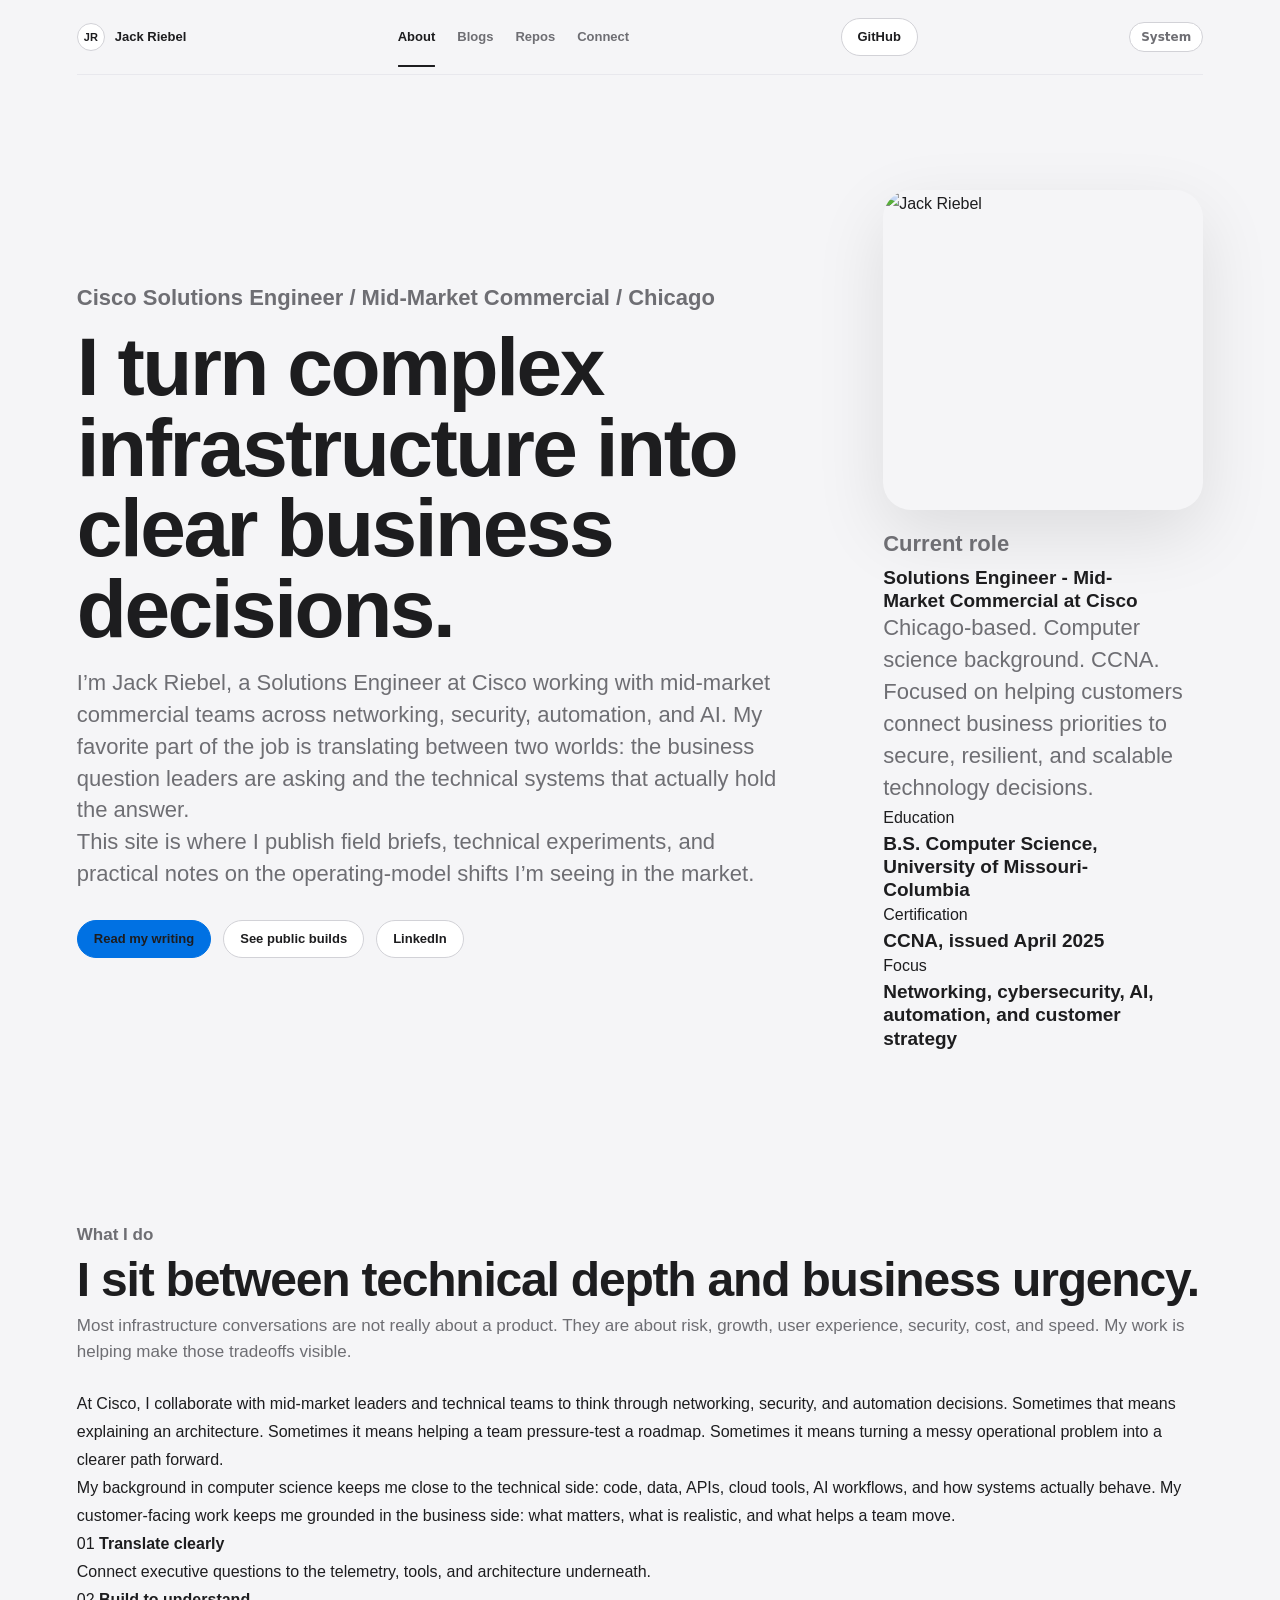
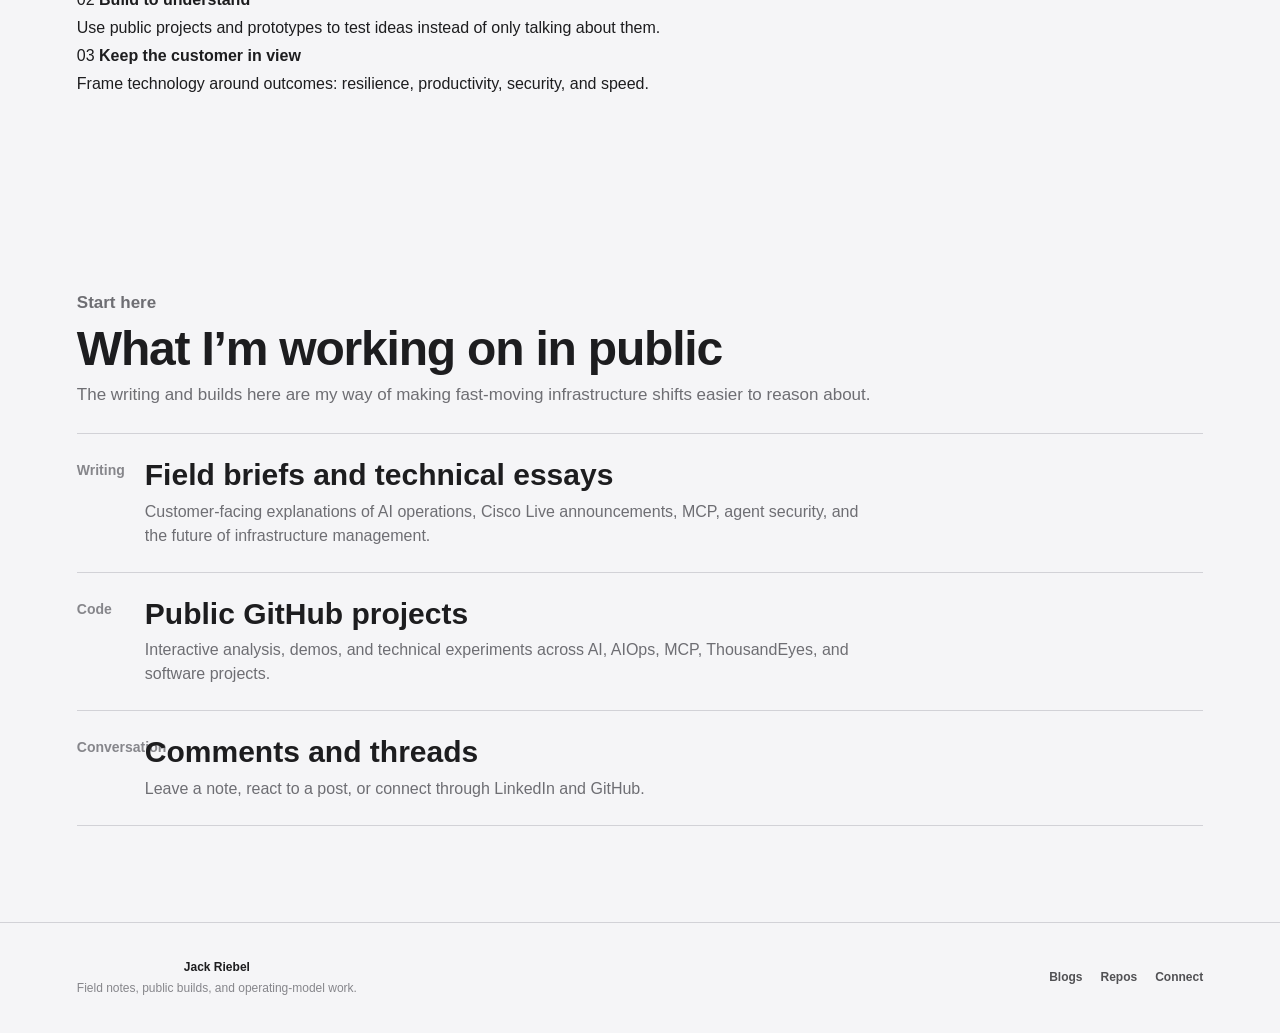
==== commit 369e2fe0: "Prepare site for jackriebel.com" ====
--- a/index.html
+++ b/index.html
@@ -3,19 +3,21 @@
 <head>
   <meta charset="UTF-8">
   <meta name="viewport" content="width=device-width, initial-scale=1.0">
-  <title>Jack Riebel | About, Blogs, and Public Projects</title>
+  <title>Jack Riebel | About</title>
 
-  <meta name="description" content="Personal site for Jack Riebel, featuring field briefs, technical blogs, public GitHub projects, and notes on AI, infrastructure, and security operations.">
-  <meta property="og:title" content="Jack Riebel | About, Blogs, and Public Projects">
-  <meta property="og:description" content="About Jack Riebel, with field briefs, technical blogs, public GitHub projects, and conversation around AI, infrastructure, and security operations.">
-  <meta property="og:image" content="https://jackriebel.github.io/mcp-c-suite-to-noc/cloud-control-canvas.png">
+  <meta name="description" content="Jack Riebel is a Cisco Solutions Engineer in Mid-Market Commercial, writing about AI, networking, security, automation, and infrastructure strategy.">
+  <link rel="canonical" href="https://jackriebel.com/">
+  <meta property="og:title" content="Jack Riebel | About">
+  <meta property="og:description" content="Cisco Solutions Engineer focused on AI, networking, security, automation, and the business conversations behind modern infrastructure.">
+  <meta property="og:image" content="https://jackriebel.com/cloud-control-canvas.png">
   <meta property="og:type" content="website">
-  <meta property="og:url" content="https://jackriebel.github.io/mcp-c-suite-to-noc/">
+  <meta property="og:url" content="https://jackriebel.com/">
   <meta name="twitter:card" content="summary_large_image">
-  <meta name="twitter:title" content="Jack Riebel | About, Blogs, and Public Projects">
-  <meta name="twitter:description" content="About Jack Riebel, with field briefs, technical blogs, public GitHub projects, and notes on AI, infrastructure, and security operations.">
-  <meta name="twitter:image" content="https://jackriebel.github.io/mcp-c-suite-to-noc/cloud-control-canvas.png">
+  <meta name="twitter:title" content="Jack Riebel | About">
+  <meta name="twitter:description" content="Cisco Solutions Engineer writing about AI, networking, security, automation, and infrastructure strategy.">
+  <meta name="twitter:image" content="https://jackriebel.com/cloud-control-canvas.png">
 
+  <script src="theme.js"></script>
   <link rel="stylesheet" href="styles.css">
 </head>
 <body class="site-home">
@@ -23,66 +25,51 @@
 
   <header class="site-shell">
     <nav class="site-topbar" aria-label="Primary">
-      <a class="site-mark" href="#top" aria-label="Jack Riebel home">
+      <a class="site-mark" href="index.html" aria-label="Jack Riebel home">
         <span>JR</span>
         <strong>Jack Riebel</strong>
       </a>
       <div class="site-nav">
-        <a href="#top">About</a>
-        <a href="#blogs">Blogs</a>
-        <a href="#repos">Repos</a>
-        <a href="#connect">Connect</a>
+        <a class="active" href="index.html">About</a>
+        <a href="blogs.html">Blogs</a>
+        <a href="repos.html">Repos</a>
+        <a href="connect.html">Connect</a>
       </div>
       <a class="site-ghost-btn" href="https://github.com/JackRiebel" target="_blank" rel="noreferrer">GitHub</a>
     </nav>
 
-    <section id="top" class="site-hero">
+    <section class="site-hero site-about-hero site-personal-hero">
       <div class="site-hero-copy">
-        <div class="site-kicker">
-          <span>About me</span>
-          <span>Field notes</span>
-          <span>Public builds</span>
-        </div>
-        <h1>Hi, I’m Jack. I write about the future of IT operations.</h1>
-        <p>I use this site to collect my public thinking, technical experiments, and field briefs on AI, infrastructure, security, and the messy middle where executive questions meet real operational systems.</p>
-        <div class="site-about-grid" aria-label="About Jack Riebel">
-          <div>
-            <span>What I write about</span>
-            <strong>Agentic operations, networking, security, and infrastructure strategy.</strong>
-          </div>
-          <div>
-            <span>What I build</span>
-            <strong>Public demos, research pages, and small tools that make complex ideas easier to explain.</strong>
-          </div>
-        </div>
+        <p class="site-eyebrow">Cisco Solutions Engineer / Mid-Market Commercial / Chicago</p>
+        <h1>I turn complex infrastructure into clear business decisions.</h1>
+        <p class="site-hero-lede">I’m Jack Riebel, a Solutions Engineer at Cisco working with mid-market commercial teams across networking, security, automation, and AI. My favorite part of the job is translating between two worlds: the business question leaders are asking and the technical systems that actually hold the answer.</p>
+        <p class="site-hero-note">This site is where I publish field briefs, technical experiments, and practical notes on the operating-model shifts I’m seeing in the market.</p>
         <div class="site-actions">
-          <a class="site-primary-btn" href="#blogs">Read the blogs</a>
-          <a class="site-secondary-btn" href="#repos">Browse the repos</a>
+          <a class="site-primary-btn" href="blogs.html">Read my writing</a>
+          <a class="site-secondary-btn" href="repos.html">See public builds</a>
+          <a class="site-secondary-btn" href="https://www.linkedin.com/in/jack-riebel-094710192" target="_blank" rel="noreferrer">LinkedIn</a>
         </div>
       </div>
 
-      <aside class="site-signal-panel site-about-panel" aria-label="About Jack Riebel">
+      <aside class="site-signal-panel site-about-panel site-profile-card" aria-label="Profile summary">
         <img class="site-about-photo" src="Screenshot%202026-03-25%20at%201.28.57%E2%80%AFPM%20Large.jpeg" alt="Jack Riebel">
-        <div class="site-signal-header">
-          <span>Site map</span>
-          <strong>Start here, then go deeper.</strong>
+        <div class="site-profile-copy">
+          <p class="site-portrait-note">Current role</p>
+          <strong>Solutions Engineer - Mid-Market Commercial at Cisco</strong>
+          <p>Chicago-based. Computer science background. CCNA. Focused on helping customers connect business priorities to secure, resilient, and scalable technology decisions.</p>
         </div>
-        <div class="site-signal-grid">
+        <div class="site-profile-facts" aria-label="Profile facts">
           <div>
-            <span>Blogs</span>
-            <strong>Long-form field briefs and practical explainers.</strong>
+            <span>Education</span>
+            <strong>B.S. Computer Science, University of Missouri-Columbia</strong>
           </div>
           <div>
-            <span>Repos</span>
-            <strong>Public GitHub projects I want to share.</strong>
-          </div>
-          <div>
-            <span>Connect</span>
-            <strong>Comment on the site or open the work on GitHub.</strong>
+            <span>Certification</span>
+            <strong>CCNA, issued April 2025</strong>
           </div>
           <div>
             <span>Focus</span>
-            <strong>AI, infrastructure, security, and leadership translation.</strong>
+            <strong>Networking, cybersecurity, AI, automation, and customer strategy</strong>
           </div>
         </div>
       </aside>
@@ -90,122 +77,67 @@
   </header>
 
   <main>
-    <section id="blogs" class="site-section">
-      <div class="site-section-head">
-        <span>Blogs</span>
-        <h2>Latest Field Briefs and Essays</h2>
-        <p>Long-form pieces built for IT leaders, architects, and operators who need the real point without losing the technical edge.</p>
+    <section class="site-section site-about-work">
+      <div class="site-section-head compact">
+        <p class="site-eyebrow">What I do</p>
+        <h2>I sit between technical depth and business urgency.</h2>
+        <p>Most infrastructure conversations are not really about a product. They are about risk, growth, user experience, security, cost, and speed. My work is helping make those tradeoffs visible.</p>
       </div>
 
-      <div class="site-blog-grid">
-        <article class="site-blog-card featured">
-          <div class="site-card-media">
-            <img src="cloud-control-canvas.png" alt="Cisco Cloud Control AI Canvas interface preview">
+      <div class="site-about-story">
+        <div>
+          <p>At Cisco, I collaborate with mid-market leaders and technical teams to think through networking, security, and automation decisions. Sometimes that means explaining an architecture. Sometimes it means helping a team pressure-test a roadmap. Sometimes it means turning a messy operational problem into a clearer path forward.</p>
+          <p>My background in computer science keeps me close to the technical side: code, data, APIs, cloud tools, AI workflows, and how systems actually behave. My customer-facing work keeps me grounded in the business side: what matters, what is realistic, and what helps a team move.</p>
+        </div>
+        <div class="site-about-principles" aria-label="Working principles">
+          <div>
+            <span>01</span>
+            <strong>Translate clearly</strong>
+            <p>Connect executive questions to the telemetry, tools, and architecture underneath.</p>
           </div>
-          <div class="site-card-body">
-            <div class="site-card-meta">
-              <span>June 2026</span>
-              <span>Cisco Live</span>
-            </div>
-            <h3><a href="cisco-live-2026-midmarket.html">Cisco Live US 2026: Cloud Control and the New Operating Model for IT</a></h3>
-            <p>Why Cloud Control is the center of the agentic operations story, with AI Canvas, Studio, Marketplace, Cisco IQ, PQC, and Live Protect in context.</p>
-            <div class="site-card-actions">
-              <a href="cisco-live-2026-midmarket.html">Read brief</a>
-              <button class="site-like-btn" type="button" data-like-id="cisco-live-2026">Like</button>
-            </div>
+          <div>
+            <span>02</span>
+            <strong>Build to understand</strong>
+            <p>Use public projects and prototypes to test ideas instead of only talking about them.</p>
           </div>
-        </article>
-
-        <article class="site-blog-card">
-          <div class="site-card-body">
-            <div class="site-card-meta">
-              <span>April 2026</span>
-              <span>MCP</span>
-            </div>
-            <h3><a href="mcp-c-suite-to-noc.html">MCP: From C-Suite to NOC</a></h3>
-            <p>How the Model Context Protocol can turn technical systems into a more usable intelligence layer for operators and executives.</p>
-            <div class="site-card-actions">
-              <a href="mcp-c-suite-to-noc.html">Read article</a>
-              <button class="site-like-btn" type="button" data-like-id="mcp-c-suite-to-noc">Like</button>
-            </div>
+          <div>
+            <span>03</span>
+            <strong>Keep the customer in view</strong>
+            <p>Frame technology around outcomes: resilience, productivity, security, and speed.</p>
           </div>
-        </article>
-
-        <article class="site-blog-card">
-          <div class="site-card-body">
-            <div class="site-card-meta">
-              <span>May 2026</span>
-              <span>Agent security</span>
-            </div>
-            <h3><a href="agent-shadow-it.html">AI Agents Are the New Shadow IT</a></h3>
-            <p>Agentic AI is moving from copilots to coworkers. The security model has to move with it: identity, least privilege, runtime inspection, and recovery.</p>
-            <div class="site-card-actions">
-              <a href="agent-shadow-it.html">Read article</a>
-              <button class="site-like-btn" type="button" data-like-id="agent-shadow-it">Like</button>
-            </div>
-          </div>
-        </article>
+        </div>
       </div>
     </section>
 
-    <section id="repos" class="site-section alt">
-      <div class="site-section-head">
-        <span>Public GitHub</span>
-        <h2>Repos Worth Opening</h2>
-        <p>The live repo shelf pulls from GitHub and falls back to a curated set if the API is unavailable.</p>
+    <section class="site-section site-home-preview">
+      <div class="site-section-head compact">
+        <p class="site-eyebrow">Start here</p>
+        <h2>What I’m working on in public</h2>
+        <p>The writing and builds here are my way of making fast-moving infrastructure shifts easier to reason about.</p>
       </div>
 
-      <div class="site-repo-toolbar">
-        <a href="https://github.com/JackRiebel?tab=repositories" target="_blank" rel="noreferrer">View all repositories</a>
-        <button class="site-secondary-btn small" type="button" id="refreshRepos">Refresh repo shelf</button>
-      </div>
-
-      <div class="site-repo-grid" id="repoGrid" aria-live="polite">
-        <div class="site-repo-loading">Loading public repos...</div>
-      </div>
-    </section>
-
-    <section id="connect" class="site-section">
-      <div class="site-section-head">
-        <span>Connect</span>
-        <h2>Read, React, and Start a Thread</h2>
-        <p>This site is meant to be a conversation surface, not a static archive.</p>
-      </div>
-
-      <div class="site-engage-grid">
-        <div class="site-engage-card">
-          <span>Article reactions</span>
-          <h3>Like the briefs you want more of</h3>
-          <p>Use the like controls to keep track of the pieces you want to revisit and the topics you want to see more often.</p>
-        </div>
-        <div class="site-engage-card">
-          <span>Comments</span>
-          <h3>Use GitHub-backed discussion threads</h3>
-          <p>The comment area below is wired for GitHub Issues through Utterances, so readers can leave real comments after signing in with GitHub.</p>
-        </div>
-        <div class="site-engage-card">
-          <span>Repos</span>
-          <h3>Star, fork, or open the code</h3>
-          <p>Repo cards link directly to GitHub so readers can inspect the work, star it, fork it, or raise an issue where the project lives.</p>
-        </div>
-      </div>
-
-      <div class="site-comment-panel">
-        <div>
-          <span>Open Thread</span>
-          <h3>Leave a comment on the site</h3>
-          <p>Comments are tied to this page through GitHub, so the discussion stays connected to the public work.</p>
-        </div>
-        <div class="site-comments">
-          <script src="https://utteranc.es/client.js"
-            repo="JackRiebel/mcp-c-suite-to-noc"
-            issue-term="pathname"
-            label="site-comment"
-            theme="github-dark"
-            crossorigin="anonymous"
-            async>
-          </script>
-        </div>
+      <div class="site-preview-grid" aria-label="Primary site sections">
+        <a class="site-preview-card" href="blogs.html">
+          <span>Writing</span>
+          <div>
+            <strong>Field briefs and technical essays</strong>
+            <p>Customer-facing explanations of AI operations, Cisco Live announcements, MCP, agent security, and the future of infrastructure management.</p>
+          </div>
+        </a>
+        <a class="site-preview-card" href="repos.html">
+          <span>Code</span>
+          <div>
+            <strong>Public GitHub projects</strong>
+            <p>Interactive analysis, demos, and technical experiments across AI, AIOps, MCP, ThousandEyes, and software projects.</p>
+          </div>
+        </a>
+        <a class="site-preview-card" href="connect.html">
+          <span>Conversation</span>
+          <div>
+            <strong>Comments and threads</strong>
+            <p>Leave a note, react to a post, or connect through LinkedIn and GitHub.</p>
+          </div>
+        </a>
       </div>
     </section>
   </main>
@@ -216,9 +148,9 @@
       <span>Field notes, public builds, and operating-model work.</span>
     </div>
     <div class="site-footer-links">
-      <a href="https://github.com/JackRiebel" target="_blank" rel="noreferrer">GitHub</a>
-      <a href="#blogs">Blogs</a>
-      <a href="#connect">Comments</a>
+      <a href="blogs.html">Blogs</a>
+      <a href="repos.html">Repos</a>
+      <a href="connect.html">Connect</a>
     </div>
   </footer>
 
--- a/styles.css
+++ b/styles.css
@@ -3352,7 +3352,7 @@
 .site-shell,
 .site-section,
 .site-footer {
-  max-width: 1180px;
+  max-width: 1060px;
   margin: 0 auto;
   padding-left: 24px;
   padding-right: 24px;
@@ -3363,7 +3363,7 @@
   align-items: center;
   justify-content: space-between;
   gap: 18px;
-  padding: 24px 0;
+  padding: 18px 0;
 }
 
 .site-mark {
@@ -3374,15 +3374,15 @@
 }
 
 .site-mark span {
-  width: 36px;
-  height: 36px;
+  width: 32px;
+  height: 32px;
   display: grid;
   place-items: center;
   border: 1px solid rgba(34, 211, 238, 0.32);
   border-radius: 10px;
   color: #071016;
   background: linear-gradient(135deg, #36e5f3, #7ee7d7);
-  font-size: 12px;
+  font-size: 11px;
   font-weight: 900;
   letter-spacing: 0.08em;
 }
@@ -3396,7 +3396,7 @@
 .site-repo-toolbar a {
   letter-spacing: 0.03em;
   text-transform: uppercase;
-  font-size: 12px;
+  font-size: 11px;
   font-weight: 800;
 }
 
@@ -3404,17 +3404,22 @@
   display: flex;
   align-items: center;
   gap: 8px;
-  padding: 6px;
+  padding: 5px;
   border: 1px solid rgba(148, 210, 255, 0.14);
   border-radius: 999px;
   background: rgba(4, 10, 16, 0.62);
 }
 
 .site-nav a {
-  padding: 8px 12px;
+  padding: 7px 10px;
   border-radius: 999px;
   color: #a9b8c6;
   text-decoration: none;
+}
+
+.site-nav a.active {
+  color: #061016;
+  background: linear-gradient(135deg, #36e5f3, #7ee7d7);
 }
 
 .site-nav a:hover {
@@ -3441,8 +3446,8 @@
 .site-ghost-btn,
 .site-primary-btn,
 .site-secondary-btn {
-  min-height: 40px;
-  padding: 0 16px;
+  min-height: 36px;
+  padding: 0 14px;
 }
 
 .site-primary-btn {
@@ -3464,10 +3469,10 @@
 
 .site-hero {
   display: grid;
-  grid-template-columns: minmax(0, 1.35fr) minmax(320px, 0.65fr);
-  gap: 26px;
+  grid-template-columns: minmax(0, 1.32fr) minmax(280px, 0.68fr);
+  gap: 18px;
   align-items: stretch;
-  padding: 70px 0 96px;
+  padding: 42px 0 58px;
 }
 
 .site-hero-copy,
@@ -3480,12 +3485,12 @@
   background:
     linear-gradient(180deg, rgba(255,255,255,0.055), rgba(255,255,255,0.024)),
     rgba(6, 13, 20, 0.78);
-  box-shadow: 0 24px 70px rgba(0, 0, 0, 0.28);
+  box-shadow: 0 16px 44px rgba(0, 0, 0, 0.24);
 }
 
 .site-hero-copy {
-  padding: clamp(30px, 5vw, 58px);
-  border-radius: 14px;
+  padding: clamp(24px, 4.2vw, 42px);
+  border-radius: 12px;
 }
 
 .site-kicker,
@@ -3500,7 +3505,7 @@
   flex-wrap: wrap;
   gap: 8px;
   color: #6ee7f3;
-  font-size: 11px;
+  font-size: 10px;
   font-weight: 900;
   letter-spacing: 0.13em;
   text-transform: uppercase;
@@ -3508,59 +3513,78 @@
 
 .site-kicker span,
 .site-card-meta span {
-  padding: 5px 9px;
+  padding: 4px 8px;
   border: 1px solid rgba(34, 211, 238, 0.2);
   border-radius: 999px;
   background: rgba(34, 211, 238, 0.07);
 }
 
 .site-hero h1 {
-  max-width: 880px;
-  margin: 18px 0 18px;
-  font-size: clamp(40px, 6.35vw, 76px);
-  line-height: 1.01;
+  max-width: 760px;
+  margin: 15px 0 14px;
+  font-size: clamp(34px, 5.35vw, 58px);
+  line-height: 1.04;
   letter-spacing: 0;
 }
 
 .site-hero p {
-  max-width: 760px;
+  max-width: 680px;
   color: #9fb1c1;
-  font-size: clamp(17px, 2vw, 21px);
-  line-height: 1.65;
+  font-size: clamp(15px, 1.55vw, 17px);
+  line-height: 1.62;
 }
 
 .site-actions {
   display: flex;
   flex-wrap: wrap;
-  gap: 12px;
-  margin-top: 28px;
+  gap: 10px;
+  margin-top: 22px;
+}
+
+.site-page-hero {
+  max-width: 720px;
+  padding: 42px 0 28px;
+}
+
+.site-page-hero h1 {
+  margin: 14px 0 10px;
+  font-size: clamp(34px, 5.4vw, 58px);
+  line-height: 1.02;
+  letter-spacing: 0;
+}
+
+.site-page-hero p {
+  max-width: 660px;
+  color: #9fb1c1;
+  font-size: 16px;
+  line-height: 1.65;
 }
 
 .site-signal-panel {
   display: flex;
   flex-direction: column;
   justify-content: space-between;
-  gap: 22px;
-  padding: 24px;
-  border-radius: 14px;
+  gap: 16px;
+  padding: 18px;
+  border-radius: 12px;
 }
 
 .site-signal-header strong {
   display: block;
-  margin-top: 8px;
-  font-size: 26px;
+  margin-top: 7px;
+  font-size: 22px;
   line-height: 1.1;
 }
 
 .site-about-grid {
   display: grid;
   grid-template-columns: repeat(2, minmax(0, 1fr));
-  gap: 12px;
-  margin-top: 24px;
+  gap: 10px;
+  margin-top: 18px;
 }
 
 .site-about-grid div {
-  padding: 15px;
+  padding: 12px;
   border: 1px solid rgba(148, 210, 255, 0.13);
   border-radius: 10px;
   background: rgba(255,255,255,0.035);
@@ -3614,11 +3638,11 @@
 
 .site-signal-grid {
   display: grid;
-  gap: 12px;
+  gap: 10px;
 }
 
 .site-signal-grid div {
-  padding: 16px;
+  padding: 13px;
   border: 1px solid rgba(255,255,255,0.08);
   border-radius: 10px;
   background: rgba(255,255,255,0.035);
@@ -3639,46 +3663,106 @@
   line-height: 1.25;
 }
 
+.site-home-preview {
+  padding-top: 24px;
+}
+
+.site-preview-grid {
+  display: grid;
+  grid-template-columns: repeat(3, minmax(0, 1fr));
+  gap: 14px;
+}
+
+.site-preview-card {
+  display: block;
+  min-height: 170px;
+  padding: 18px;
+  border: 1px solid rgba(148, 210, 255, 0.14);
+  border-radius: 10px;
+  color: inherit;
+  text-decoration: none;
+  background:
+    linear-gradient(180deg, rgba(255,255,255,0.045), rgba(255,255,255,0.02)),
+    rgba(6, 13, 20, 0.72);
+  box-shadow: 0 16px 44px rgba(0,0,0,0.20);
+}
+
+.site-preview-card span {
+  color: #6ee7f3;
+  font-size: 10px;
+  font-weight: 900;
+  letter-spacing: 0.13em;
+  text-transform: uppercase;
+}
+
+.site-preview-card strong {
+  display: block;
+  margin-top: 10px;
+  color: #f6fbff;
+  font-size: 18px;
+  line-height: 1.2;
+}
+
+.site-preview-card p {
+  margin-top: 10px;
+  color: #9fb1c1;
+  font-size: 14px;
+  line-height: 1.55;
+}
+
+.site-preview-card:hover {
+  border-color: rgba(34, 211, 238, 0.30);
+  transform: translateY(-2px);
+}
+
 .site-section {
-  padding-top: 78px;
-  padding-bottom: 78px;
+  padding-top: 56px;
+  padding-bottom: 56px;
 }
 
 .site-section.alt {
   max-width: none;
-  padding-left: max(24px, calc((100vw - 1180px) / 2 + 24px));
-  padding-right: max(24px, calc((100vw - 1180px) / 2 + 24px));
+  padding-left: max(24px, calc((100vw - 1060px) / 2 + 24px));
+  padding-right: max(24px, calc((100vw - 1060px) / 2 + 24px));
   background: linear-gradient(180deg, rgba(34, 211, 238, 0.035), rgba(0, 0, 0, 0));
+}
+
+.site-section.compact {
+  padding-top: 34px;
 }
 
 .site-section-head {
   max-width: 760px;
-  margin-bottom: 24px;
+  margin-bottom: 20px;
+}
+
+.site-section-head.compact {
+  max-width: 620px;
 }
 
 .site-section-head h2 {
-  margin: 10px 0;
-  font-size: clamp(30px, 4.6vw, 54px);
-  line-height: 1;
+  margin: 8px 0;
+  font-size: clamp(26px, 3.7vw, 40px);
+  line-height: 1.05;
   letter-spacing: 0;
 }
 
 .site-section-head p {
   color: #9fb1c1;
-  font-size: 17px;
+  font-size: 15px;
   line-height: 1.65;
 }
 
 .site-blog-grid {
   display: grid;
   grid-template-columns: repeat(2, minmax(0, 1fr));
-  gap: 16px;
+  gap: 14px;
 }
 
 .site-blog-card {
   display: flex;
   min-height: 100%;
-  border-radius: 12px;
+  border-radius: 10px;
   overflow: hidden;
 }
 
@@ -3688,7 +3772,7 @@
 }
 
 .site-card-media {
-  min-height: 260px;
+  min-height: 190px;
   overflow: hidden;
   border-bottom: 1px solid rgba(255,255,255,0.08);
 }
@@ -3696,7 +3780,7 @@
 .site-card-media img {
   width: 100%;
   height: 100%;
-  min-height: 260px;
+  min-height: 190px;
   object-fit: cover;
   display: block;
 }
@@ -3704,8 +3788,8 @@
 .site-card-body {
   display: flex;
   flex-direction: column;
-  gap: 14px;
-  padding: 24px;
+  gap: 12px;
+  padding: 18px;
 }
 
 .site-blog-card h3,
@@ -3714,8 +3798,8 @@
 .site-comment-panel h3 {
   margin: 0;
   color: #f6fbff;
-  font-size: 23px;
-  line-height: 1.16;
+  font-size: 19px;
+  line-height: 1.2;
   letter-spacing: 0;
 }
 
@@ -3728,20 +3812,21 @@
 .site-engage-card p,
 .site-comment-panel p {
   color: #9fb1c1;
-  line-height: 1.6;
+  font-size: 14px;
+  line-height: 1.55;
 }
 
 .site-card-actions {
   display: flex;
   flex-wrap: wrap;
-  gap: 10px;
+  gap: 8px;
   margin-top: auto;
 }
 
 .site-card-actions a,
 .site-like-btn {
-  min-height: 36px;
-  padding: 0 13px;
+  min-height: 32px;
+  padding: 0 11px;
 }
 
 .site-like-btn {
@@ -3764,22 +3849,22 @@
   gap: 12px;
   align-items: center;
   justify-content: space-between;
-  margin: -6px 0 20px;
+  margin: 0 0 20px;
 }
 
 .site-repo-grid {
   display: grid;
   grid-template-columns: repeat(3, minmax(0, 1fr));
-  gap: 16px;
+  gap: 14px;
 }
 
 .site-repo-card {
   display: flex;
   flex-direction: column;
-  gap: 12px;
-  min-height: 230px;
-  padding: 20px;
-  border-radius: 12px;
+  gap: 10px;
+  min-height: 190px;
+  padding: 16px;
+  border-radius: 10px;
 }
 
 .site-repo-top {
@@ -3814,21 +3899,21 @@
 .site-engage-grid {
   display: grid;
   grid-template-columns: repeat(3, minmax(0, 1fr));
-  gap: 16px;
+  gap: 14px;
 }
 
 .site-engage-card {
-  padding: 22px;
-  border-radius: 12px;
+  padding: 18px;
+  border-radius: 10px;
 }
 
 .site-comment-panel {
   display: grid;
   grid-template-columns: minmax(0, 0.42fr) minmax(0, 0.58fr);
-  gap: 20px;
-  margin-top: 18px;
-  padding: 24px;
-  border-radius: 12px;
+  gap: 16px;
+  margin-top: 14px;
+  padding: 18px;
+  border-radius: 10px;
 }
 
 .site-comments {
@@ -3884,7 +3969,8 @@
 
   .site-blog-grid,
   .site-repo-grid,
-  .site-engage-grid {
+  .site-engage-grid,
+  .site-preview-grid {
     grid-template-columns: 1fr;
   }
 
@@ -3937,3 +4023,3076 @@
     flex-direction: column;
   }
 }
+
+/* ── Global theme system: site + article pages ─────────────────────────── */
+:root {
+  color-scheme: light dark;
+  --theme-page: #f5f5f7;
+  --theme-surface: #ffffff;
+  --theme-surface-soft: #fbfbfd;
+  --theme-text: #1d1d1f;
+  --theme-text-strong: #1d1d1f;
+  --theme-muted: #6e6e73;
+  --theme-muted-2: #86868b;
+  --theme-link: #0071e3;
+  --theme-link-hover: #0066cc;
+  --theme-line: #d2d2d7;
+  --theme-soft-line: #e8e8ed;
+  --theme-shadow: 0 12px 36px rgba(0, 0, 0, 0.05);
+  --theme-shadow-strong: 0 18px 48px rgba(0, 0, 0, 0.10);
+  --theme-nav: rgba(245, 245, 247, 0.88);
+  --theme-chip: rgba(255, 255, 255, 0.74);
+  --chart-text: #6e6e73;
+  --chart-grid: rgba(29, 29, 31, 0.10);
+}
+
+[data-theme="dark"] {
+  --theme-page: #000000;
+  --theme-surface: #1c1c1e;
+  --theme-surface-soft: #111114;
+  --theme-text: #f5f5f7;
+  --theme-text-strong: #ffffff;
+  --theme-muted: #a1a1a6;
+  --theme-muted-2: #8e8e93;
+  --theme-link: #0a84ff;
+  --theme-link-hover: #64aaff;
+  --theme-line: #3a3a3c;
+  --theme-soft-line: #2c2c2e;
+  --theme-shadow: 0 12px 38px rgba(0, 0, 0, 0.34);
+  --theme-shadow-strong: 0 18px 54px rgba(0, 0, 0, 0.46);
+  --theme-nav: rgba(0, 0, 0, 0.74);
+  --theme-chip: rgba(28, 28, 30, 0.78);
+  --chart-text: #a1a1a6;
+  --chart-grid: rgba(245, 245, 247, 0.13);
+}
+
+.theme-toggle {
+  flex: 0 0 auto;
+  min-height: 30px;
+  padding: 0 11px;
+  border: 1px solid var(--theme-line);
+  border-radius: 999px;
+  color: var(--theme-muted);
+  background: var(--theme-surface);
+  font: 600 12px/1 -apple-system, BlinkMacSystemFont, "SF Pro Text", "Segoe UI", system-ui, sans-serif;
+  letter-spacing: 0;
+  cursor: pointer;
+  transition: color 160ms ease, border-color 160ms ease, background 160ms ease, transform 160ms ease;
+}
+
+.theme-toggle:hover,
+.theme-toggle:focus-visible {
+  color: var(--theme-link);
+  border-color: var(--theme-link);
+  outline: none;
+  transform: translateY(-1px);
+}
+
+.site-home,
+.article-page {
+  --bg: var(--theme-page);
+  --bg2: var(--theme-surface);
+  --bg3: var(--theme-surface-soft);
+  --fg: var(--theme-text);
+  --fg2: var(--theme-muted);
+  --accent: var(--theme-link);
+  --article-line: var(--theme-line);
+  --article-soft-line: var(--theme-soft-line);
+  --article-card: var(--theme-surface);
+  --article-soft: var(--theme-surface-soft);
+  color: var(--theme-text);
+  background: var(--theme-page);
+}
+
+.site-home a,
+.article-page a {
+  color: inherit;
+}
+
+.article-page a {
+  color: var(--theme-link);
+}
+
+.article-page a:hover,
+.site-home a:hover {
+  color: var(--theme-link-hover);
+}
+
+.site-home .reading-progress,
+.article-page .reading-progress {
+  background: var(--theme-link);
+  box-shadow: none;
+}
+
+.site-topbar,
+.article-page .sticky-nav {
+  color: var(--theme-text);
+}
+
+.site-topbar::after {
+  background: var(--theme-soft-line);
+}
+
+.site-mark span,
+.site-card-media,
+.site-engage-card,
+.site-comment-panel,
+.site-comments,
+.site-like-btn,
+.site-ghost-btn,
+.site-secondary-btn,
+.site-card-actions a,
+.site-repo-toolbar a {
+  color: var(--theme-text);
+  border-color: var(--theme-line);
+  background: var(--theme-surface);
+}
+
+.site-primary-btn,
+.site-like-btn.liked {
+  color: #ffffff;
+  border-color: var(--theme-link);
+  background: var(--theme-link);
+}
+
+.site-nav a,
+.site-eyebrow,
+.site-kicker,
+.site-card-meta,
+.site-repo-meta,
+.site-section-head span,
+.site-engage-card span,
+.site-comment-panel span,
+.site-repo-top span,
+.site-hero p,
+.site-page-hero p,
+.site-section-head p,
+.site-preview-card p,
+.site-blog-card p,
+.site-repo-card p,
+.site-engage-card p,
+.site-comment-panel p,
+.site-portrait-note,
+.site-footer,
+.site-repo-loading {
+  color: var(--theme-muted);
+}
+
+.site-mark strong,
+.site-nav a.active,
+.site-nav a:hover,
+.site-hero h1,
+.site-page-hero h1,
+.site-about-panel strong,
+.site-section-head h2,
+.site-preview-card strong,
+.site-blog-card h3,
+.site-repo-card h3,
+.site-engage-card h3,
+.site-comment-panel h3,
+.site-footer strong {
+  color: var(--theme-text-strong);
+}
+
+.site-nav a.active::after,
+.article-page .nav-link.active {
+  background: var(--theme-text-strong);
+  box-shadow: inset 0 -2px 0 var(--theme-text-strong);
+}
+
+.site-preview-grid,
+.site-preview-card,
+.site-blog-card,
+.site-blog-card:first-child,
+.site-repo-grid,
+.site-repo-card,
+.site-footer {
+  border-color: var(--theme-line);
+}
+
+.site-card-media,
+.site-about-photo {
+  box-shadow: var(--theme-shadow-strong);
+}
+
+.article-page .hero,
+.live26-page.article-page .live26-hero,
+.article-page .section,
+.live26-page.article-page .section,
+.article-page footer,
+.live26-page.article-page .live26-footer {
+  color: var(--theme-text);
+  background: var(--theme-page);
+  border-color: var(--theme-line);
+}
+
+.article-page .hero::before,
+.live26-page.article-page .live26-hero::before {
+  background:
+    radial-gradient(circle at 14% 12%, color-mix(in srgb, var(--theme-link) 12%, transparent), transparent 30%),
+    radial-gradient(circle at 82% 0%, color-mix(in srgb, var(--theme-text) 6%, transparent), transparent 28%);
+}
+
+.article-page .section.alt,
+.live26-page.article-page .section.alt {
+  background: var(--theme-surface);
+  border-color: var(--theme-soft-line);
+}
+
+.article-page .hero h1,
+.live26-page.article-page .live26-hero h1,
+.article-page .section h2,
+.live26-page.article-page .section h2,
+.article-page .section h2::after,
+.live26-page.article-page .section h2::after,
+.article-page .author-name,
+.article-page .hero-stat-value,
+.live26-page.article-page .live26-stats .hero-stat-value,
+.article-page .chart-card h3,
+.live26-page.article-page .chart-card h3,
+.article-page .method-card h3,
+.article-page .finding-card .fc-title,
+.article-page .key-findings h3,
+.article-page .conclusion-box h3,
+.article-page .conclusion-box .cb-lead,
+.article-page .conclusion-box .cb-closing,
+.article-page .conclusion-box .cb-actions li strong,
+.article-page strong,
+.live26-page.article-page .live26-signal-row strong,
+.live26-page.article-page .live26-brief strong,
+.live26-page.article-page .live26-harness-card strong,
+.live26-page.article-page .live26-sources-title,
+.live26-page.article-page .live26-sources-panel summary,
+.ai-jobs-page.article-page .treemap-tooltip .tt-title,
+.ai-jobs-page.article-page .treemap-tooltip .tt-stats .value,
+.ai-jobs-page.article-page .insight-card .ic-title,
+.ai-jobs-page.article-page .matrix-cell h4,
+.agent-page.article-page .fabric-verdict h3 {
+  color: var(--theme-text-strong);
+}
+
+.article-page .hero .subtitle,
+.live26-page.article-page .live26-hero .subtitle,
+.article-page .author-date,
+.article-page .hero-stat-label,
+.live26-page.article-page .live26-stats .hero-stat-label,
+.live26-page.article-page .live26-stat-kicker,
+.article-page .hero-sources,
+.live26-page.article-page .live26-hero .hero-sources,
+.live26-page.article-page .live26-hero .hero-sources span,
+.article-page .nav-link,
+.live26-page.article-page .nav-link,
+.article-page .section-desc,
+.live26-page.article-page .section-desc,
+.article-page .chart-card .chart-desc,
+.live26-page.article-page .chart-card .chart-desc,
+.article-page .method-card p,
+.article-page .finding-card .fc-body,
+.article-page .insight-card .ic-body,
+.article-page .matrix-cell p,
+.article-page .matrix-cell .mc-examples,
+.article-page .conclusion-box .cb-detail,
+.article-page .analogy-card p,
+.article-page .job-row .job-meta,
+.live26-page.article-page .live26-signal-row span,
+.live26-page.article-page .agent-eyebrow,
+.live26-page.article-page .live26-kicker,
+.live26-page.article-page .live26-sources-kicker,
+.live26-page.article-page .live26-domain-node span,
+.live26-page.article-page .live26-question-pane span,
+.live26-page.article-page .live26-answer-pane span,
+.live26-page.article-page .live26-prompt-chip,
+.live26-page.article-page .live26-sources-note,
+.agent-page.article-page .agent-card-head p,
+.agent-page.article-page .room-node small,
+.agent-page.article-page .elevator-gate small,
+.agent-page.article-page .agent-badge-card small,
+.agent-page.article-page .fabric-layer-card p,
+.ai-jobs-page.article-page .treemap-tooltip .tt-stats .label,
+.ai-jobs-page.article-page .treemap-tooltip .tt-rationale,
+.ai-jobs-page.article-page .treemap-legend,
+.ai-jobs-page.article-page .job-row .job-meta {
+  color: var(--theme-muted);
+}
+
+.article-page .section-prose,
+.live26-page.article-page .section-prose,
+.article-page .conclusion-box .cb-actions li {
+  color: color-mix(in srgb, var(--theme-text) 86%, var(--theme-muted));
+}
+
+.article-page .sticky-nav {
+  background: var(--theme-nav);
+  border-color: var(--theme-line);
+}
+
+.article-page .nav-inner,
+.live26-page.article-page .nav-inner {
+  align-items: center;
+}
+
+.article-page .nav-inner .theme-toggle {
+  margin-left: auto;
+}
+
+.article-page .author-byline,
+.live26-page.article-page .live26-hero .author-byline,
+.live26-page.article-page .live26-briefing-meta {
+  border-color: var(--theme-line);
+  background: var(--theme-chip);
+  box-shadow: var(--theme-shadow);
+}
+
+.article-page .hero-stats,
+.live26-page.article-page .live26-stats,
+.article-page .hero-stat,
+.live26-page.article-page .live26-stats .hero-stat,
+.article-page .conclusion-box .cb-actions li,
+.ai-jobs-page.article-page .treemap-tooltip .tt-rationale {
+  border-color: var(--theme-line);
+}
+
+.article-page .chart-card,
+.live26-page.article-page .chart-card,
+.article-page .finding-card,
+.article-page .method-card,
+.article-page .analogy-card,
+.article-page .callout-banner,
+.article-page .conclusion-box,
+.article-page .insight-card,
+.article-page .matrix-cell,
+.article-page .job-row,
+.live26-page.article-page .live26-hero-panel,
+.live26-page.article-page .live26-brief > div,
+.live26-page.article-page .live26-brief > p,
+.live26-page.article-page .live26-control-room,
+.live26-page.article-page .live26-harness-card,
+.live26-page.article-page .live26-model-side,
+.live26-page.article-page .live26-model-core,
+.live26-page.article-page .live26-exec-query,
+.live26-page.article-page .live26-exec-evidence,
+.live26-page.article-page .live26-exec-answer,
+.live26-page.article-page .live26-pqc-card,
+.live26-page.article-page .live26-sources-panel,
+.live26-page.article-page .live26-scope-note > div,
+.live26-page.article-page .live26-shield-step,
+.agent-page.article-page .agent-control-card,
+.agent-page.article-page .agent-badge-card,
+.agent-page.article-page .request-card,
+.agent-page.article-page .sase-cloud,
+.agent-page.article-page .security-elevator,
+.agent-page.article-page .enterprise-building,
+.agent-page.article-page .fabric-verdict,
+.agent-page.article-page .microseg-note,
+.agent-page.article-page .agent-console,
+.agent-page.article-page .fabric-layer-card,
+.agent-page.article-page .glasswing-panel {
+  color: var(--theme-text);
+  border-color: var(--theme-soft-line);
+  background: var(--theme-surface);
+  box-shadow: var(--theme-shadow);
+}
+
+.article-page .chart-card:hover,
+.live26-page.article-page .chart-card:hover,
+.article-page .finding-card:hover,
+.article-page .method-card:hover,
+.article-page .analogy-card:hover {
+  border-color: var(--theme-line);
+  box-shadow: var(--theme-shadow-strong);
+}
+
+.article-page .diagram-wrapper,
+.article-page .conclusion-box .cb-actions li,
+.live26-page.article-page .live26-domain-node,
+.live26-page.article-page .live26-question-pane,
+.live26-page.article-page .live26-answer-pane,
+.live26-page.article-page .live26-evidence-list li,
+.live26-page.article-page .live26-evidence-cloud span,
+.agent-page.article-page .elevator-gate,
+.agent-page.article-page .room-node,
+.agent-page.article-page .building-floor,
+.agent-page.article-page .agent-checkpoint,
+.agent-page.article-page .fabric-node,
+.ai-jobs-page.article-page .treemap-wrapper,
+.ai-jobs-page.article-page .job-list {
+  color: var(--theme-text);
+  border-color: var(--theme-soft-line);
+  background: var(--theme-surface-soft);
+}
+
+.article-page .diagram-btn,
+.article-page .agent-mode-btn,
+.article-page .live26-persona-btn {
+  color: var(--theme-muted);
+  border-color: var(--theme-line);
+  background: var(--theme-surface);
+}
+
+.article-page .diagram-btn:hover,
+.article-page .agent-mode-btn:hover,
+.article-page .live26-persona-btn:hover {
+  color: var(--theme-link);
+  border-color: var(--theme-link);
+  background: var(--theme-surface);
+}
+
+.article-page .diagram-btn.active,
+.article-page .diagram-btn.active-red,
+.article-page .agent-mode-btn.active,
+.article-page .live26-persona-btn.active,
+.live26-page.article-page .live26-briefing-meta span:first-child {
+  color: #ffffff;
+  border-color: var(--theme-text-strong);
+  background: var(--theme-text-strong);
+}
+
+[data-theme="dark"] .article-page .diagram-btn.active,
+[data-theme="dark"] .article-page .diagram-btn.active-red,
+[data-theme="dark"] .article-page .agent-mode-btn.active,
+[data-theme="dark"] .article-page .live26-persona-btn.active,
+[data-theme="dark"] .live26-page.article-page .live26-briefing-meta span:first-child {
+  color: #000000;
+}
+
+.live26-page.article-page .live26-domain-node.active,
+.live26-page.article-page .live26-evidence-cloud span.active {
+  border-color: var(--theme-link);
+  background: color-mix(in srgb, var(--theme-link) 11%, var(--theme-surface));
+}
+
+.live26-page.article-page .live26-signal-row,
+.live26-page.article-page .live26-briefing-meta span {
+  border-color: var(--theme-soft-line);
+}
+
+.live26-page.article-page .live26-product-shot img {
+  border-color: var(--theme-soft-line);
+  box-shadow: var(--theme-shadow-strong);
+}
+
+.ai-jobs-page.article-page .treemap-wrapper {
+  border-color: var(--theme-soft-line);
+  background: var(--theme-surface);
+}
+
+.ai-jobs-page.article-page .treemap-tooltip {
+  color: var(--theme-text);
+  border-color: var(--theme-line);
+  background: color-mix(in srgb, var(--theme-surface) 96%, transparent);
+  box-shadow: var(--theme-shadow-strong);
+}
+
+.ai-jobs-page.article-page .chart-card[style*="rgba(167,139,250"] {
+  border-color: color-mix(in srgb, #a78bfa 22%, var(--theme-soft-line)) !important;
+  background: color-mix(in srgb, #a78bfa 8%, var(--theme-surface)) !important;
+}
+
+.ai-jobs-page.article-page .chart-desc[style],
+.ai-jobs-page.article-page .section-desc[style] {
+  color: var(--theme-muted) !important;
+}
+
+.ai-jobs-page.article-page .job-row .score-badge {
+  color: #ffffff;
+}
+
+@media (max-width: 760px) {
+  .article-page .nav-inner .theme-toggle {
+    position: sticky;
+    right: 0;
+    margin-left: 4px;
+  }
+
+  .site-topbar .theme-toggle {
+    align-self: flex-start;
+  }
+}
+
+/* ── Article pages light editorial override ─────────────────────────────── */
+.article-page {
+  --bg: #f5f5f7;
+  --bg2: #ffffff;
+  --bg3: #fbfbfd;
+  --fg: #1d1d1f;
+  --fg2: #6e6e73;
+  --accent: #0071e3;
+  --article-line: #d2d2d7;
+  --article-soft-line: #e8e8ed;
+  --article-card: #ffffff;
+  --article-soft: #fbfbfd;
+  min-height: 100vh;
+  background: #f5f5f7;
+  color: #1d1d1f;
+  font-family: -apple-system, BlinkMacSystemFont, "SF Pro Display", "SF Pro Text", "Segoe UI", system-ui, sans-serif;
+  line-height: 1.72;
+  text-rendering: optimizeLegibility;
+  -webkit-font-smoothing: antialiased;
+}
+
+.article-page a {
+  color: #0071e3;
+}
+
+.article-page a:hover {
+  color: #0066cc;
+}
+
+.article-page .reading-progress {
+  height: 2px;
+  background: #0071e3;
+  box-shadow: none;
+}
+
+.article-page .hero,
+.live26-page.article-page .live26-hero {
+  position: relative;
+  overflow: hidden;
+  padding: 88px 24px 46px;
+  text-align: left;
+  color: #1d1d1f;
+  background: #f5f5f7;
+  border-bottom: 1px solid #d2d2d7;
+}
+
+.article-page .hero::before,
+.live26-page.article-page .live26-hero::before {
+  content: "";
+  position: absolute;
+  inset: 0;
+  pointer-events: none;
+  background:
+    radial-gradient(circle at 14% 12%, rgba(0, 113, 227, 0.08), transparent 30%),
+    radial-gradient(circle at 82% 0%, rgba(29, 29, 31, 0.05), transparent 28%);
+}
+
+.article-page .hero > *,
+.live26-page.article-page .live26-hero > * {
+  position: relative;
+  z-index: 1;
+}
+
+.article-page .hero-content,
+.live26-page.article-page .live26-hero-grid,
+.live26-page.article-page .live26-stats,
+.live26-page.article-page .live26-hero .hero-sources {
+  max-width: 1120px;
+}
+
+.article-page .hero h1,
+.live26-page.article-page .live26-hero h1 {
+  max-width: 900px;
+  margin: 0 0 18px;
+  color: #1d1d1f;
+  font-size: 58px;
+  font-weight: 700;
+  line-height: 1.02;
+  letter-spacing: 0;
+  background: none;
+  -webkit-text-fill-color: currentColor;
+}
+
+.article-page .hero .subtitle,
+.live26-page.article-page .live26-hero .subtitle {
+  max-width: 820px;
+  margin: 0 0 26px;
+  color: #6e6e73;
+  font-size: 19px;
+  line-height: 1.58;
+}
+
+.article-page .author-byline,
+.live26-page.article-page .live26-hero .author-byline {
+  display: inline-flex;
+  align-items: center;
+  gap: 12px;
+  margin: 0 0 30px;
+  padding: 8px 12px 8px 8px;
+  border: 1px solid #d2d2d7;
+  border-radius: 999px;
+  background: rgba(255, 255, 255, 0.72);
+  box-shadow: 0 12px 40px rgba(0, 0, 0, 0.06);
+}
+
+.article-page .author-photo {
+  width: 48px;
+  height: 48px;
+  border: 0;
+  border-radius: 50%;
+  object-fit: cover;
+  box-shadow: 0 4px 14px rgba(0, 0, 0, 0.10);
+}
+
+.article-page .author-name {
+  color: #1d1d1f;
+  font-size: 14px;
+  font-weight: 650;
+  letter-spacing: 0;
+}
+
+.article-page .author-date {
+  color: #86868b;
+  font-size: 12px;
+}
+
+.article-page .hero-stats,
+.live26-page.article-page .live26-stats {
+  justify-content: flex-start;
+  gap: 0;
+  margin: 26px auto 18px;
+  border-top: 1px solid #d2d2d7;
+  border-bottom: 1px solid #d2d2d7;
+}
+
+.article-page .hero-stat,
+.live26-page.article-page .live26-stats .hero-stat {
+  flex: 1 1 160px;
+  align-items: flex-start;
+  min-width: 0;
+  max-width: none;
+  min-height: 0;
+  padding: 18px 22px;
+  border: 0;
+  border-right: 1px solid #d2d2d7;
+  border-radius: 0;
+  background: transparent;
+  box-shadow: none;
+}
+
+.article-page .hero-stat:last-child,
+.live26-page.article-page .live26-stats .hero-stat:last-child {
+  border-right: 0;
+}
+
+.live26-page.article-page .live26-stats .hero-stat::after {
+  display: none;
+}
+
+.article-page .hero-stat-value,
+.live26-page.article-page .live26-stats .hero-stat-value {
+  color: #1d1d1f;
+  font-size: 32px;
+  font-weight: 700;
+  line-height: 1.08;
+  letter-spacing: 0;
+}
+
+.article-page .hero-stat-label,
+.live26-page.article-page .live26-stats .hero-stat-label {
+  max-width: 220px;
+  margin-top: 7px;
+  color: #6e6e73;
+  font-size: 12px;
+  line-height: 1.35;
+  text-align: left;
+}
+
+.live26-page.article-page .live26-stat-kicker {
+  margin-bottom: 9px;
+  color: #86868b;
+  font-size: 11px;
+  font-weight: 650;
+  letter-spacing: 0;
+  text-transform: none;
+}
+
+.article-page .hero-sources,
+.live26-page.article-page .live26-hero .hero-sources {
+  margin: 16px auto 0;
+  color: #86868b;
+  text-align: left;
+  font-size: 12px;
+}
+
+.article-page .hero-sources a,
+.live26-page.article-page .live26-hero .hero-sources a {
+  color: #515154;
+  text-decoration: underline;
+  text-underline-offset: 3px;
+  background: transparent;
+  border: 0;
+  min-height: 0;
+  padding: 0;
+}
+
+.live26-page.article-page .live26-hero .hero-sources span {
+  color: #86868b;
+  font-size: 12px;
+  font-weight: 650;
+  letter-spacing: 0;
+  text-transform: none;
+}
+
+.article-page .sticky-nav {
+  background: rgba(245, 245, 247, 0.86);
+  backdrop-filter: blur(18px);
+  border-bottom: 1px solid rgba(210, 210, 215, 0.86);
+}
+
+.article-page .nav-inner,
+.live26-page.article-page .nav-inner {
+  max-width: 1120px;
+  padding: 9px 18px;
+  gap: 16px;
+}
+
+.article-page .nav-link,
+.live26-page.article-page .nav-link {
+  padding: 7px 0;
+  border-radius: 0;
+  color: #6e6e73;
+  background: transparent;
+  font-size: 13px;
+  font-weight: 600;
+  letter-spacing: 0;
+}
+
+.article-page .nav-link:hover,
+.article-page .nav-link.active,
+.live26-page.article-page .nav-link.active {
+  color: #1d1d1f;
+  background: transparent;
+  text-decoration: none;
+}
+
+.article-page .nav-link.active {
+  box-shadow: inset 0 -2px 0 #1d1d1f;
+}
+
+.article-page .section,
+.live26-page.article-page .section {
+  padding: 78px 24px;
+  background: #f5f5f7;
+  border: 0;
+}
+
+.article-page .section.alt,
+.live26-page.article-page .section.alt {
+  background: #ffffff;
+  border-top: 1px solid #e8e8ed;
+  border-bottom: 1px solid #e8e8ed;
+}
+
+.article-page .container,
+.live26-page.article-page .container {
+  max-width: 1060px;
+}
+
+.article-page .section h2,
+.live26-page.article-page .section h2 {
+  display: block;
+  max-width: 840px;
+  margin: 0 0 12px;
+  color: #1d1d1f;
+  font-size: 34px;
+  font-weight: 700;
+  line-height: 1.12;
+  letter-spacing: 0;
+}
+
+.article-page .section h2::after,
+.live26-page.article-page .section h2::after {
+  width: 54px;
+  height: 2px;
+  margin-top: 14px;
+  background: #1d1d1f;
+}
+
+.article-page .section-desc,
+.live26-page.article-page .section-desc {
+  max-width: 820px;
+  margin-bottom: 30px;
+  color: #6e6e73;
+  font-size: 17px;
+  line-height: 1.65;
+  letter-spacing: 0;
+}
+
+.article-page .section-prose,
+.live26-page.article-page .section-prose {
+  max-width: 820px;
+  margin-bottom: 26px;
+  color: #343437;
+  font-size: 17px;
+  line-height: 1.78;
+  letter-spacing: 0;
+}
+
+.article-page .section-prose strong,
+.live26-page.article-page .section-prose strong,
+.article-page strong {
+  color: #1d1d1f;
+}
+
+.article-page .cite,
+.article-page .method-pub,
+.article-page .method-tag {
+  color: #0071e3;
+}
+
+.article-page .chart-row,
+.live26-page.article-page .chart-row {
+  gap: 18px;
+  margin: 32px 0;
+}
+
+.article-page .chart-card,
+.live26-page.article-page .chart-card,
+.article-page .finding-card,
+.article-page .method-card,
+.article-page .analogy-card,
+.article-page .callout-banner,
+.article-page .conclusion-box,
+.article-page .insight-card,
+.article-page .matrix-cell,
+.article-page .job-row {
+  color: #1d1d1f;
+  border: 1px solid #e8e8ed;
+  background: #ffffff;
+  box-shadow: 0 12px 36px rgba(0, 0, 0, 0.05);
+}
+
+.article-page .chart-card,
+.live26-page.article-page .chart-card {
+  min-width: 300px;
+  min-height: 0;
+  padding: 24px;
+  border-radius: 18px;
+  transition: border-color 160ms ease, box-shadow 160ms ease, transform 160ms ease;
+  animation: none;
+}
+
+.article-page .chart-card:hover,
+.live26-page.article-page .chart-card:hover,
+.article-page .finding-card:hover,
+.article-page .method-card:hover,
+.article-page .analogy-card:hover {
+  transform: translateY(-1px);
+  border-color: #d2d2d7;
+  box-shadow: 0 18px 48px rgba(0, 0, 0, 0.07);
+}
+
+.article-page .chart-card.wide,
+.live26-page.article-page .chart-card.wide {
+  flex: 1 1 100%;
+}
+
+.article-page .chart-card h3,
+.live26-page.article-page .chart-card h3,
+.article-page .method-card h3,
+.article-page .finding-card .fc-title,
+.article-page .key-findings h3,
+.article-page .conclusion-box h3 {
+  color: #1d1d1f;
+  font-weight: 650;
+  letter-spacing: 0;
+}
+
+.article-page .chart-card .chart-desc,
+.live26-page.article-page .chart-card .chart-desc,
+.article-page .method-card p,
+.article-page .finding-card .fc-body,
+.article-page .insight-card .ic-body,
+.article-page .matrix-cell p,
+.article-page .matrix-cell .mc-examples,
+.article-page .conclusion-box .cb-detail {
+  color: #6e6e73;
+}
+
+.article-page .chart-card canvas,
+.live26-page.article-page .chart-card canvas {
+  min-height: 240px;
+  max-height: none;
+}
+
+.article-page .diagram-wrapper {
+  background: #fbfbfd;
+  border: 1px solid #e8e8ed;
+  border-radius: 18px;
+}
+
+.article-page .diagram-btn,
+.article-page .agent-mode-btn,
+.article-page .live26-persona-btn {
+  color: #515154;
+  border: 1px solid #d2d2d7;
+  background: #ffffff;
+}
+
+.article-page .diagram-btn:hover,
+.article-page .agent-mode-btn:hover,
+.article-page .live26-persona-btn:hover {
+  color: #0071e3;
+  border-color: #0071e3;
+  background: #ffffff;
+}
+
+.article-page .diagram-btn.active,
+.article-page .diagram-btn.active-red,
+.article-page .agent-mode-btn.active,
+.article-page .live26-persona-btn.active {
+  color: #ffffff;
+  border-color: #1d1d1f;
+  background: #1d1d1f;
+  box-shadow: none;
+}
+
+.article-page .callout-banner {
+  border-left: 3px solid #0071e3;
+  border-radius: 0 14px 14px 0;
+}
+
+.article-page .callout-banner .cb-title,
+.article-page .callout-banner .cb-body {
+  color: #1d1d1f;
+}
+
+.article-page .analogy-card p,
+.article-page .job-row .job-meta {
+  color: #6e6e73;
+}
+
+.article-page .method-grid,
+.article-page .findings-grid {
+  gap: 16px;
+}
+
+.article-page .method-card,
+.article-page .finding-card {
+  border-radius: 16px;
+}
+
+.article-page .conclusion-box {
+  border: 1px solid #d2d2d7;
+  border-image: none;
+  border-radius: 18px;
+}
+
+.article-page .conclusion-box .cb-lead,
+.article-page .conclusion-box .cb-closing,
+.article-page .conclusion-box .cb-actions li strong {
+  color: #1d1d1f;
+}
+
+.article-page .conclusion-box .cb-actions li {
+  color: #515154;
+  border: 1px solid #e8e8ed;
+  background: #fbfbfd;
+}
+
+.article-page footer,
+.live26-page.article-page .live26-footer {
+  color: #86868b;
+  background: #f5f5f7;
+  border-top: 1px solid #d2d2d7;
+}
+
+.article-page footer a {
+  color: #515154;
+  text-decoration: underline;
+  text-underline-offset: 3px;
+}
+
+.article-page .footer-note {
+  opacity: 0.74;
+}
+
+.live26-page.article-page {
+  --live-ink: #1d1d1f;
+  --live-muted: #6e6e73;
+  --live-panel: #ffffff;
+  --live-line: #e8e8ed;
+  background: #f5f5f7;
+  color: #1d1d1f;
+}
+
+.live26-page.article-page .live26-hero-grid {
+  grid-template-columns: minmax(0, 1fr) minmax(300px, 0.46fr);
+  align-items: center;
+}
+
+.live26-page.article-page .live26-briefing-meta {
+  margin-bottom: 18px;
+  border: 1px solid #d2d2d7;
+  background: rgba(255, 255, 255, 0.74);
+  box-shadow: none;
+}
+
+.live26-page.article-page .live26-briefing-meta span {
+  color: #515154;
+  border-right: 1px solid #e8e8ed;
+  font-size: 11px;
+  font-weight: 650;
+  letter-spacing: 0;
+  text-transform: none;
+}
+
+.live26-page.article-page .live26-briefing-meta span:first-child {
+  color: #ffffff;
+  background: #1d1d1f;
+}
+
+.live26-page.article-page .live26-hero-panel,
+.live26-page.article-page .live26-brief > div,
+.live26-page.article-page .live26-brief > p,
+.live26-page.article-page .live26-control-room,
+.live26-page.article-page .live26-harness-card,
+.live26-page.article-page .live26-model-side,
+.live26-page.article-page .live26-model-core,
+.live26-page.article-page .live26-exec-query,
+.live26-page.article-page .live26-exec-evidence,
+.live26-page.article-page .live26-exec-answer,
+.live26-page.article-page .live26-pqc-card,
+.live26-page.article-page .live26-sources-panel,
+.live26-page.article-page .live26-scope-note > div,
+.live26-page.article-page .live26-shield-step {
+  border: 1px solid #e8e8ed;
+  background: #ffffff;
+  box-shadow: 0 12px 36px rgba(0, 0, 0, 0.05);
+}
+
+.live26-page.article-page .live26-signal-row {
+  border-bottom: 1px solid #e8e8ed;
+}
+
+.live26-page.article-page .live26-signal-row span,
+.live26-page.article-page .agent-eyebrow,
+.live26-page.article-page .live26-kicker,
+.live26-page.article-page .live26-sources-kicker {
+  color: #6e6e73;
+  font-weight: 650;
+  letter-spacing: 0;
+  text-transform: none;
+}
+
+.live26-page.article-page .live26-signal-row strong,
+.live26-page.article-page .live26-brief strong,
+.live26-page.article-page .live26-harness-card strong,
+.live26-page.article-page .live26-sources-title {
+  color: #1d1d1f;
+}
+
+.live26-page.article-page .live26-product-shot {
+  border-radius: 22px;
+}
+
+.live26-page.article-page .live26-product-shot img {
+  border: 1px solid #e8e8ed;
+  box-shadow: 0 18px 48px rgba(0, 0, 0, 0.10);
+}
+
+.live26-page.article-page .live26-product-shot figcaption {
+  color: #6e6e73;
+}
+
+.live26-page.article-page .live26-domain-node,
+.live26-page.article-page .live26-question-pane,
+.live26-page.article-page .live26-answer-pane,
+.live26-page.article-page .live26-evidence-list li,
+.live26-page.article-page .live26-evidence-cloud span {
+  color: #1d1d1f;
+  border-color: #e8e8ed;
+  background: #fbfbfd;
+}
+
+.live26-page.article-page .live26-domain-node span,
+.live26-page.article-page .live26-question-pane span,
+.live26-page.article-page .live26-answer-pane span,
+.live26-page.article-page .live26-prompt-chip {
+  color: #6e6e73;
+}
+
+.live26-page.article-page .live26-domain-node.active,
+.live26-page.article-page .live26-evidence-cloud span.active {
+  border-color: #0071e3;
+  background: rgba(0, 113, 227, 0.07);
+}
+
+.live26-page.article-page .live26-sources-panel summary {
+  color: #1d1d1f;
+}
+
+.live26-page.article-page .live26-sources-note,
+.live26-page.article-page .method-card p {
+  color: #6e6e73;
+}
+
+.agent-page.article-page .agent-control-card,
+.agent-page.article-page .agent-badge-card,
+.agent-page.article-page .request-card,
+.agent-page.article-page .sase-cloud,
+.agent-page.article-page .security-elevator,
+.agent-page.article-page .enterprise-building,
+.agent-page.article-page .fabric-verdict,
+.agent-page.article-page .microseg-note,
+.agent-page.article-page .agent-console,
+.agent-page.article-page .fabric-layer-card,
+.agent-page.article-page .glasswing-panel {
+  color: #1d1d1f;
+  border: 1px solid #e8e8ed;
+  background: #ffffff;
+  box-shadow: 0 12px 36px rgba(0, 0, 0, 0.05);
+}
+
+.agent-page.article-page .elevator-gate,
+.agent-page.article-page .room-node,
+.agent-page.article-page .building-floor,
+.agent-page.article-page .agent-checkpoint,
+.agent-page.article-page .fabric-node {
+  color: #1d1d1f;
+  border-color: #e8e8ed;
+  background: #fbfbfd;
+}
+
+.agent-page.article-page .agent-card-head p,
+.agent-page.article-page .room-node small,
+.agent-page.article-page .elevator-gate small,
+.agent-page.article-page .agent-badge-card small,
+.agent-page.article-page .fabric-layer-card p {
+  color: #6e6e73;
+}
+
+.ai-jobs-page.article-page .treemap-wrapper {
+  position: relative;
+  width: 100vw;
+  height: 78vh;
+  min-height: 560px;
+  margin-left: calc(-50vw + 50%);
+  overflow: hidden;
+  border-top: 1px solid #e8e8ed;
+  border-bottom: 1px solid #e8e8ed;
+  background: #ffffff;
+}
+
+.ai-jobs-page.article-page .treemap-wrapper canvas {
+  display: block;
+  width: 100%;
+  height: 100%;
+}
+
+.ai-jobs-page.article-page .treemap-tooltip {
+  position: fixed;
+  z-index: 200;
+  max-width: 340px;
+  padding: 12px 16px;
+  pointer-events: none;
+  color: #1d1d1f;
+  background: rgba(255, 255, 255, 0.96);
+  border: 1px solid #d2d2d7;
+  border-radius: 12px;
+  box-shadow: 0 18px 48px rgba(0, 0, 0, 0.14);
+  font-size: 13px;
+  line-height: 1.5;
+  opacity: 0;
+  transition: opacity 120ms ease;
+}
+
+.ai-jobs-page.article-page .treemap-tooltip.visible {
+  opacity: 1;
+}
+
+.ai-jobs-page.article-page .treemap-tooltip .tt-title {
+  color: #1d1d1f;
+  font-size: 14px;
+  font-weight: 650;
+  margin-bottom: 4px;
+}
+
+.ai-jobs-page.article-page .treemap-tooltip .tt-exposure {
+  font-size: 12px;
+  margin-bottom: 6px;
+}
+
+.ai-jobs-page.article-page .treemap-tooltip .tt-stats {
+  display: grid;
+  grid-template-columns: auto auto;
+  gap: 2px 12px;
+  font-size: 12px;
+}
+
+.ai-jobs-page.article-page .treemap-tooltip .tt-stats .label,
+.ai-jobs-page.article-page .treemap-tooltip .tt-rationale {
+  color: #6e6e73;
+}
+
+.ai-jobs-page.article-page .treemap-tooltip .tt-stats .value {
+  color: #1d1d1f;
+  text-align: right;
+}
+
+.ai-jobs-page.article-page .treemap-tooltip .tt-rationale {
+  margin-top: 6px;
+  padding-top: 6px;
+  border-top: 1px solid #e8e8ed;
+  font-size: 11px;
+  line-height: 1.4;
+}
+
+.ai-jobs-page.article-page .treemap-legend {
+  display: flex;
+  justify-content: center;
+  align-items: center;
+  flex-wrap: wrap;
+  gap: 8px;
+  margin-top: 14px;
+  color: #6e6e73;
+  font-size: 11px;
+}
+
+.ai-jobs-page.article-page .treemap-legend canvas {
+  border-radius: 3px;
+}
+
+.ai-jobs-page.article-page .tl-label {
+  white-space: nowrap;
+}
+
+.ai-jobs-page.article-page .tl-sep {
+  opacity: 0.34;
+}
+
+.ai-jobs-page.article-page .job-list,
+.ai-jobs-page.article-page .insight-cards {
+  display: flex;
+  flex-direction: column;
+  gap: 8px;
+}
+
+.ai-jobs-page.article-page .job-list {
+  max-height: 420px;
+  overflow-y: auto;
+}
+
+.ai-jobs-page.article-page .job-row {
+  display: flex;
+  align-items: center;
+  gap: 9px;
+  padding: 8px 10px;
+  border-radius: 10px;
+  box-shadow: none;
+}
+
+.ai-jobs-page.article-page .job-row .score-badge {
+  display: flex;
+  width: 30px;
+  height: 22px;
+  flex-shrink: 0;
+  align-items: center;
+  justify-content: center;
+  border-radius: 6px;
+  color: #ffffff;
+  font-size: 11px;
+  font-weight: 700;
+}
+
+.ai-jobs-page.article-page .job-row .job-title {
+  flex: 1;
+  font-size: 12px;
+}
+
+.ai-jobs-page.article-page .job-row .job-meta {
+  color: #6e6e73;
+  font-size: 10px;
+  text-align: right;
+  white-space: nowrap;
+}
+
+.ai-jobs-page.article-page .insight-card {
+  border-radius: 12px;
+  padding: 14px;
+  box-shadow: none;
+}
+
+.ai-jobs-page.article-page .insight-card .ic-header {
+  display: flex;
+  align-items: center;
+  gap: 10px;
+  margin-bottom: 6px;
+}
+
+.ai-jobs-page.article-page .insight-card .ic-icon {
+  display: flex;
+  width: 32px;
+  height: 32px;
+  flex-shrink: 0;
+  align-items: center;
+  justify-content: center;
+  border-radius: 8px;
+  font-size: 18px;
+}
+
+.ai-jobs-page.article-page .insight-card .ic-title {
+  color: #1d1d1f;
+  font-size: 13px;
+  font-weight: 650;
+}
+
+.ai-jobs-page.article-page .insight-card .ic-stat {
+  margin-top: 6px;
+  font-size: 20px;
+  font-weight: 700;
+}
+
+.ai-jobs-page.article-page .matrix-grid {
+  display: grid;
+  grid-template-columns: repeat(2, minmax(0, 1fr));
+  gap: 14px;
+}
+
+.ai-jobs-page.article-page .matrix-cell {
+  border-radius: 14px;
+  padding: 18px;
+  box-shadow: none;
+}
+
+.ai-jobs-page.article-page .matrix-cell h4 {
+  margin-bottom: 4px;
+  color: #1d1d1f;
+  font-size: 14px;
+  font-weight: 650;
+}
+
+.ai-jobs-page.article-page .matrix-cell .mc-tag {
+  display: inline-block;
+  margin-bottom: 8px;
+  padding: 2px 8px;
+  border-radius: 999px;
+  font-size: 11px;
+  font-weight: 650;
+}
+
+.ai-jobs-page.article-page .matrix-cell .mc-outlook {
+  margin-top: 8px;
+  font-size: 13px;
+  font-weight: 650;
+}
+
+@media (max-width: 900px) {
+  .article-page .hero,
+  .live26-page.article-page .live26-hero {
+    padding: 72px 20px 40px;
+  }
+
+  .article-page .hero h1,
+  .live26-page.article-page .live26-hero h1 {
+    font-size: 44px;
+  }
+
+  .article-page .hero-stats,
+  .live26-page.article-page .live26-stats {
+    display: grid;
+    grid-template-columns: repeat(2, minmax(0, 1fr));
+  }
+
+  .article-page .hero-stat,
+  .live26-page.article-page .live26-stats .hero-stat {
+    border-bottom: 1px solid #d2d2d7;
+  }
+
+  .article-page .hero-stat:nth-child(2n),
+  .live26-page.article-page .live26-stats .hero-stat:nth-child(2n) {
+    border-right: 0;
+  }
+
+  .live26-page.article-page .live26-hero-grid {
+    grid-template-columns: 1fr;
+  }
+
+  .article-page .section,
+  .live26-page.article-page .section {
+    padding: 64px 20px;
+  }
+
+  .article-page .section h2,
+  .live26-page.article-page .section h2 {
+    font-size: 30px;
+  }
+}
+
+@media (max-width: 700px) {
+  .article-page .hero,
+  .live26-page.article-page .live26-hero {
+    padding: 56px 16px 34px;
+    text-align: left;
+  }
+
+  .article-page .hero h1,
+  .live26-page.article-page .live26-hero h1 {
+    font-size: 36px;
+  }
+
+  .article-page .hero .subtitle,
+  .live26-page.article-page .live26-hero .subtitle {
+    font-size: 16px;
+  }
+
+  .article-page .hero-stats,
+  .live26-page.article-page .live26-stats {
+    grid-template-columns: 1fr;
+  }
+
+  .article-page .hero-stat,
+  .live26-page.article-page .live26-stats .hero-stat,
+  .article-page .hero-stat:nth-child(2n),
+  .live26-page.article-page .live26-stats .hero-stat:nth-child(2n) {
+    border-right: 0;
+  }
+
+  .article-page .hero-stat-value,
+  .live26-page.article-page .live26-stats .hero-stat-value {
+    font-size: 28px;
+  }
+
+  .article-page .nav-inner,
+  .live26-page.article-page .nav-inner {
+    padding: 8px 12px;
+    gap: 14px;
+  }
+
+  .article-page .section,
+  .live26-page.article-page .section {
+    padding: 52px 16px;
+  }
+
+  .article-page .section h2,
+  .live26-page.article-page .section h2 {
+    font-size: 26px;
+  }
+
+  .article-page .section-desc,
+  .article-page .section-prose,
+  .live26-page.article-page .section-desc,
+  .live26-page.article-page .section-prose {
+    font-size: 15px;
+  }
+
+  .article-page .chart-row,
+  .live26-page.article-page .chart-row {
+    flex-direction: column;
+    gap: 14px;
+  }
+
+  .article-page .chart-card,
+  .live26-page.article-page .chart-card {
+    min-width: 0;
+    padding: 18px;
+  }
+
+  .article-page .chart-card canvas,
+  .live26-page.article-page .chart-card canvas {
+    min-height: 220px;
+  }
+
+  .ai-jobs-page.article-page .treemap-wrapper {
+    height: 55vh;
+    min-height: 350px;
+  }
+
+  .ai-jobs-page.article-page .treemap-tooltip {
+    max-width: 260px;
+    padding: 10px 12px;
+    font-size: 12px;
+  }
+
+  .ai-jobs-page.article-page .matrix-grid {
+    grid-template-columns: 1fr;
+  }
+}
+
+@media (max-width: 400px) {
+  .article-page .hero h1,
+  .live26-page.article-page .live26-hero h1 {
+    font-size: 30px;
+  }
+
+  .article-page .chart-card,
+  .live26-page.article-page .chart-card {
+    padding: 14px;
+    border-radius: 14px;
+  }
+
+  .ai-jobs-page.article-page .treemap-wrapper {
+    height: 45vh;
+    min-height: 280px;
+  }
+
+  .ai-jobs-page.article-page .job-row .job-meta {
+    display: none;
+  }
+}
+
+/* ── Personal site light editorial override ─────────────────────────────── */
+.site-home {
+  min-height: 100vh;
+  color: #1d1d1f;
+  background: #f5f5f7;
+  background-size: auto;
+  font-family: -apple-system, BlinkMacSystemFont, "SF Pro Display", "SF Pro Text", "Segoe UI", sans-serif;
+  text-rendering: optimizeLegibility;
+  -webkit-font-smoothing: antialiased;
+}
+
+.site-home a {
+  color: inherit;
+}
+
+.site-home .reading-progress {
+  height: 2px;
+  background: #0071e3;
+  box-shadow: none;
+}
+
+.site-shell,
+.site-section,
+.site-footer {
+  max-width: 1120px;
+  padding-left: clamp(20px, 4vw, 44px);
+  padding-right: clamp(20px, 4vw, 44px);
+}
+
+.site-topbar {
+  position: relative;
+  display: flex;
+  align-items: center;
+  justify-content: space-between;
+  gap: 22px;
+  padding: 18px 0;
+  color: #1d1d1f;
+}
+
+.site-topbar::after {
+  content: "";
+  position: absolute;
+  left: 0;
+  right: 0;
+  bottom: 0;
+  height: 1px;
+  background: #e8e8ed;
+}
+
+.site-mark {
+  display: inline-flex;
+  align-items: center;
+  gap: 10px;
+  text-decoration: none;
+}
+
+.site-mark span {
+  width: 28px;
+  height: 28px;
+  display: grid;
+  place-items: center;
+  border: 1px solid #d2d2d7;
+  border-radius: 50%;
+  color: #1d1d1f;
+  background: #ffffff;
+  font-size: 11px;
+  font-weight: 700;
+  letter-spacing: 0;
+}
+
+.site-mark strong,
+.site-nav a,
+.site-ghost-btn,
+.site-primary-btn,
+.site-secondary-btn,
+.site-like-btn,
+.site-repo-toolbar a {
+  font-size: 13px;
+  font-weight: 600;
+  letter-spacing: 0;
+  text-transform: none;
+}
+
+.site-nav {
+  display: flex;
+  align-items: center;
+  gap: 22px;
+  padding: 0;
+  border: 0;
+  border-radius: 0;
+  background: transparent;
+}
+
+.site-nav a {
+  position: relative;
+  padding: 8px 0;
+  border-radius: 0;
+  color: #6e6e73;
+  text-decoration: none;
+  transition: color 160ms ease;
+}
+
+.site-nav a.active,
+.site-nav a:hover {
+  color: #1d1d1f;
+  background: transparent;
+}
+
+.site-nav a.active::after {
+  content: "";
+  position: absolute;
+  left: 0;
+  right: 0;
+  bottom: -10px;
+  height: 2px;
+  border-radius: 2px;
+  background: #1d1d1f;
+}
+
+.site-ghost-btn,
+.site-primary-btn,
+.site-secondary-btn,
+.site-card-actions a,
+.site-repo-toolbar a {
+  display: inline-flex;
+  align-items: center;
+  justify-content: center;
+  gap: 8px;
+  min-height: 38px;
+  padding: 0 16px;
+  border: 1px solid #d2d2d7;
+  border-radius: 999px;
+  color: #1d1d1f;
+  background: #ffffff;
+  text-decoration: none;
+  box-shadow: none;
+  transition: border-color 160ms ease, color 160ms ease, transform 160ms ease, background 160ms ease;
+}
+
+.site-primary-btn {
+  color: #ffffff;
+  border-color: #0071e3;
+  background: #0071e3;
+}
+
+.site-secondary-btn,
+.site-ghost-btn {
+  color: #1d1d1f;
+}
+
+.site-secondary-btn.small {
+  min-height: 36px;
+  padding: 0 14px;
+  cursor: pointer;
+}
+
+.site-ghost-btn:hover,
+.site-primary-btn:hover,
+.site-secondary-btn:hover,
+.site-card-actions a:hover,
+.site-repo-toolbar a:hover,
+.site-like-btn:hover {
+  transform: translateY(-1px);
+  border-color: #0071e3;
+  color: #0071e3;
+}
+
+.site-primary-btn:hover {
+  color: #ffffff;
+  background: #0066cc;
+  border-color: #0066cc;
+}
+
+.site-hero {
+  display: grid;
+  grid-template-columns: minmax(0, 1fr) 320px;
+  gap: clamp(32px, 7vw, 88px);
+  align-items: center;
+  padding: clamp(58px, 9vw, 118px) 0 clamp(42px, 7vw, 76px);
+}
+
+.site-hero-copy,
+.site-signal-panel,
+.site-blog-card,
+.site-repo-card,
+.site-engage-card,
+.site-comment-panel {
+  border: 0;
+  background: transparent;
+  box-shadow: none;
+}
+
+.site-hero-copy {
+  padding: 0;
+  border-radius: 0;
+}
+
+.site-eyebrow,
+.site-kicker,
+.site-card-meta,
+.site-repo-meta,
+.site-signal-header span,
+.site-section-head span,
+.site-engage-card span,
+.site-comment-panel span,
+.site-repo-top span {
+  display: block;
+  margin: 0;
+  color: #6e6e73;
+  font-size: 13px;
+  font-weight: 600;
+  letter-spacing: 0;
+  text-transform: none;
+}
+
+.site-kicker span,
+.site-card-meta span {
+  display: inline;
+  padding: 0;
+  border: 0;
+  border-radius: 0;
+  background: transparent;
+}
+
+.site-card-meta {
+  display: flex;
+  flex-wrap: wrap;
+  gap: 10px;
+}
+
+.site-card-meta span + span::before {
+  content: "/";
+  margin-right: 10px;
+  color: #c7c7cc;
+}
+
+.site-hero h1 {
+  max-width: 820px;
+  margin: 14px 0 18px;
+  color: #1d1d1f;
+  font-size: clamp(44px, 7vw, 82px);
+  font-weight: 700;
+  line-height: 0.98;
+  letter-spacing: -0.03em;
+}
+
+.site-hero p {
+  max-width: 700px;
+  color: #6e6e73;
+  font-size: clamp(18px, 2vw, 22px);
+  line-height: 1.45;
+}
+
+.site-actions {
+  display: flex;
+  flex-wrap: wrap;
+  gap: 12px;
+  margin-top: 30px;
+}
+
+.site-page-hero {
+  max-width: 790px;
+  padding: clamp(56px, 8vw, 92px) 0 30px;
+}
+
+.site-page-hero h1 {
+  margin: 12px 0 12px;
+  color: #1d1d1f;
+  font-size: clamp(42px, 6.4vw, 76px);
+  font-weight: 700;
+  line-height: 1;
+  letter-spacing: -0.03em;
+}
+
+.site-page-hero p {
+  max-width: 720px;
+  color: #6e6e73;
+  font-size: clamp(17px, 1.9vw, 21px);
+  line-height: 1.48;
+}
+
+.site-signal-panel {
+  display: block;
+  padding: 0;
+  border-radius: 0;
+}
+
+.site-about-panel {
+  position: relative;
+  overflow: visible;
+  text-align: left;
+}
+
+.site-about-panel::before {
+  display: none;
+}
+
+.site-about-panel > * {
+  position: relative;
+  z-index: 1;
+}
+
+.site-about-photo {
+  width: min(100%, 320px);
+  height: auto;
+  aspect-ratio: 1;
+  object-fit: cover;
+  display: block;
+  border: 0;
+  border-radius: 28px;
+  box-shadow: 0 24px 70px rgba(0, 0, 0, 0.10);
+}
+
+.site-portrait-note {
+  margin: 18px 0 6px;
+  color: #6e6e73;
+  font-size: 13px;
+  font-weight: 600;
+}
+
+.site-about-panel strong {
+  display: block;
+  max-width: 280px;
+  color: #1d1d1f;
+  font-size: 19px;
+  font-weight: 600;
+  line-height: 1.22;
+}
+
+.site-about-grid,
+.site-signal-grid {
+  display: none;
+}
+
+.site-home-preview {
+  padding-top: 16px;
+}
+
+.site-section {
+  padding-top: clamp(50px, 8vw, 96px);
+  padding-bottom: clamp(50px, 8vw, 96px);
+}
+
+.site-section.compact {
+  padding-top: 24px;
+}
+
+.site-section-head {
+  max-width: 760px;
+  margin-bottom: 26px;
+}
+
+.site-section-head h2 {
+  margin: 8px 0 8px;
+  color: #1d1d1f;
+  font-size: clamp(30px, 4vw, 48px);
+  font-weight: 700;
+  line-height: 1.04;
+  letter-spacing: -0.025em;
+}
+
+.site-section-head p {
+  color: #6e6e73;
+  font-size: 17px;
+  line-height: 1.5;
+}
+
+.site-preview-grid {
+  display: grid;
+  grid-template-columns: 1fr;
+  gap: 0;
+  border-top: 1px solid #d2d2d7;
+}
+
+.site-preview-card {
+  display: grid;
+  grid-template-columns: 44px minmax(0, 1fr);
+  gap: 24px;
+  min-height: 0;
+  padding: 24px 0;
+  border: 0;
+  border-bottom: 1px solid #d2d2d7;
+  border-radius: 0;
+  color: inherit;
+  background: transparent;
+  text-decoration: none;
+  box-shadow: none;
+  transition: color 160ms ease, transform 160ms ease;
+}
+
+.site-preview-card span {
+  color: #86868b;
+  font-size: 14px;
+  font-weight: 600;
+  letter-spacing: 0;
+  text-transform: none;
+}
+
+.site-preview-card strong {
+  display: block;
+  margin-top: 0;
+  color: #1d1d1f;
+  font-size: clamp(22px, 2.5vw, 30px);
+  font-weight: 650;
+  line-height: 1.12;
+}
+
+.site-preview-card p {
+  max-width: 720px;
+  margin: 8px 0 0;
+  color: #6e6e73;
+  font-size: 16px;
+  line-height: 1.5;
+}
+
+.site-preview-card:hover {
+  border-color: #d2d2d7;
+  color: #0071e3;
+  transform: translateX(3px);
+}
+
+.site-preview-card:hover strong {
+  color: #0071e3;
+}
+
+.site-blog-grid {
+  display: grid;
+  grid-template-columns: 1fr;
+  gap: 0;
+}
+
+.site-blog-card {
+  display: grid;
+  grid-template-columns: minmax(230px, 0.42fr) minmax(0, 0.58fr);
+  gap: clamp(24px, 5vw, 56px);
+  min-height: 0;
+  padding: 30px 0;
+  border-bottom: 1px solid #d2d2d7;
+  border-radius: 0;
+  overflow: visible;
+}
+
+.site-blog-card:first-child {
+  border-top: 1px solid #d2d2d7;
+}
+
+.site-blog-card.featured {
+  grid-row: auto;
+  flex-direction: initial;
+  padding-top: 0;
+  padding-bottom: 42px;
+}
+
+.site-blog-card:not(.featured) {
+  grid-template-columns: minmax(0, 1fr);
+}
+
+.site-card-media {
+  min-height: 0;
+  overflow: hidden;
+  border: 0;
+  border-radius: 24px;
+  background: #ffffff;
+  box-shadow: 0 18px 50px rgba(0, 0, 0, 0.10);
+}
+
+.site-card-media img {
+  width: 100%;
+  height: 100%;
+  min-height: 260px;
+  object-fit: cover;
+  display: block;
+}
+
+.site-card-body {
+  display: flex;
+  flex-direction: column;
+  gap: 14px;
+  padding: 0;
+}
+
+.site-blog-card h3,
+.site-repo-card h3,
+.site-engage-card h3,
+.site-comment-panel h3 {
+  margin: 0;
+  color: #1d1d1f;
+  font-size: clamp(24px, 3vw, 38px);
+  font-weight: 650;
+  line-height: 1.08;
+  letter-spacing: -0.02em;
+}
+
+.site-blog-card:not(.featured) h3 {
+  font-size: clamp(21px, 2.2vw, 28px);
+}
+
+.site-blog-card h3 a {
+  color: inherit;
+  text-decoration: none;
+}
+
+.site-blog-card h3 a:hover {
+  color: #0071e3;
+}
+
+.site-blog-card p,
+.site-repo-card p,
+.site-engage-card p,
+.site-comment-panel p {
+  max-width: 700px;
+  margin: 0;
+  color: #6e6e73;
+  font-size: 16px;
+  line-height: 1.5;
+}
+
+.site-card-actions {
+  display: flex;
+  flex-wrap: wrap;
+  gap: 10px;
+  margin-top: 6px;
+}
+
+.site-card-actions a,
+.site-like-btn {
+  min-height: 34px;
+  padding: 0 13px;
+}
+
+.site-like-btn {
+  cursor: pointer;
+  color: #1d1d1f;
+  border: 1px solid #d2d2d7;
+  border-radius: 999px;
+  background: #ffffff;
+  box-shadow: none;
+}
+
+.site-like-btn.liked {
+  color: #ffffff;
+  border-color: #1d1d1f;
+  background: #1d1d1f;
+}
+
+.site-repo-toolbar {
+  display: flex;
+  flex-wrap: wrap;
+  gap: 12px;
+  align-items: center;
+  justify-content: space-between;
+  margin: 0 0 18px;
+}
+
+.site-repo-grid {
+  display: grid;
+  grid-template-columns: 1fr;
+  gap: 0;
+  border-top: 1px solid #d2d2d7;
+}
+
+.site-repo-card {
+  display: grid;
+  grid-template-columns: minmax(120px, 0.22fr) minmax(0, 1fr);
+  gap: 18px clamp(24px, 4vw, 42px);
+  min-height: 0;
+  padding: 24px 0;
+  border-bottom: 1px solid #d2d2d7;
+  border-radius: 0;
+}
+
+.site-repo-top {
+  display: flex;
+  align-items: flex-start;
+  justify-content: space-between;
+  gap: 10px;
+}
+
+.site-repo-top a {
+  color: #0071e3;
+  font-size: 13px;
+  font-weight: 600;
+  text-decoration: none;
+}
+
+.site-repo-card h3 {
+  grid-column: 2;
+  grid-row: 1;
+  font-size: clamp(21px, 2.3vw, 30px);
+}
+
+.site-repo-card p {
+  grid-column: 2;
+}
+
+.site-repo-meta {
+  grid-column: 2;
+  display: flex;
+  flex-wrap: wrap;
+  gap: 14px;
+  margin-top: 0;
+  color: #86868b;
+  letter-spacing: 0;
+  text-transform: none;
+}
+
+.site-repo-loading {
+  grid-column: 1 / -1;
+  padding: 28px 0;
+  color: #6e6e73;
+  border: 0;
+  border-bottom: 1px solid #d2d2d7;
+  border-radius: 0;
+}
+
+.site-engage-grid {
+  display: grid;
+  grid-template-columns: repeat(3, minmax(0, 1fr));
+  gap: 16px;
+}
+
+.site-engage-card {
+  padding: 22px;
+  border: 1px solid #e8e8ed;
+  border-radius: 18px;
+  background: #ffffff;
+}
+
+.site-engage-card h3 {
+  margin-top: 10px;
+  font-size: 22px;
+  line-height: 1.15;
+}
+
+.site-engage-card p {
+  margin-top: 10px;
+  font-size: 15px;
+}
+
+.site-comment-panel {
+  display: grid;
+  grid-template-columns: minmax(220px, 0.34fr) minmax(0, 0.66fr);
+  gap: clamp(22px, 4vw, 44px);
+  margin-top: 18px;
+  padding: 28px;
+  border: 1px solid #e8e8ed;
+  border-radius: 22px;
+  background: #ffffff;
+}
+
+.site-comment-panel h3 {
+  margin-top: 10px;
+  font-size: 28px;
+}
+
+.site-comment-panel p {
+  margin-top: 12px;
+}
+
+.site-comments {
+  min-height: 180px;
+  border: 1px solid #e8e8ed;
+  border-radius: 16px;
+  background: #fbfbfd;
+  padding: 12px;
+}
+
+.site-footer {
+  display: flex;
+  justify-content: space-between;
+  align-items: center;
+  gap: 18px;
+  padding-top: 34px;
+  padding-bottom: 34px;
+  color: #86868b;
+  border-top: 1px solid #d2d2d7;
+}
+
+.site-footer strong,
+.site-footer span {
+  display: block;
+}
+
+.site-footer strong {
+  color: #1d1d1f;
+}
+
+.site-footer-links {
+  display: flex;
+  flex-wrap: wrap;
+  gap: 18px;
+}
+
+.site-footer-links a {
+  color: #515154;
+  text-decoration: none;
+  font-weight: 600;
+}
+
+.site-footer-links a:hover {
+  color: #0071e3;
+}
+
+@media (max-width: 960px) {
+  .site-topbar {
+    align-items: flex-start;
+    flex-direction: column;
+  }
+
+  .site-nav a.active::after {
+    bottom: -5px;
+  }
+
+  .site-hero,
+  .site-blog-card,
+  .site-comment-panel {
+    grid-template-columns: 1fr;
+  }
+
+  .site-about-photo {
+    width: min(100%, 260px);
+  }
+
+  .site-repo-card {
+    grid-template-columns: 1fr;
+  }
+
+  .site-repo-card h3,
+  .site-repo-card p,
+  .site-repo-meta {
+    grid-column: auto;
+  }
+
+  .site-engage-grid {
+    grid-template-columns: 1fr;
+  }
+}
+
+@media (max-width: 620px) {
+  .site-shell,
+  .site-section,
+  .site-footer {
+    padding-left: 18px;
+    padding-right: 18px;
+  }
+
+  .site-topbar {
+    gap: 14px;
+  }
+
+  .site-nav {
+    width: 100%;
+    justify-content: flex-start;
+    gap: 18px;
+    overflow-x: auto;
+    padding-bottom: 4px;
+  }
+
+  .site-ghost-btn {
+    display: none;
+  }
+
+  .site-hero {
+    padding-top: 46px;
+    padding-bottom: 38px;
+  }
+
+  .site-hero h1,
+  .site-page-hero h1 {
+    font-size: 42px;
+  }
+
+  .site-hero p,
+  .site-page-hero p {
+    font-size: 18px;
+  }
+
+  .site-card-media {
+    border-radius: 18px;
+  }
+
+  .site-card-media img {
+    min-height: 210px;
+  }
+
+  .site-preview-card {
+    grid-template-columns: 34px minmax(0, 1fr);
+    gap: 14px;
+  }
+
+  .site-engage-card,
+  .site-comment-panel {
+    padding: 18px;
+  }
+
+  .site-footer {
+    align-items: flex-start;
+    flex-direction: column;
+  }
+}
+
+/* ── Absolute final theme guard: appended after all legacy overrides ───── */
+html[data-theme="dark"] body.site-home,
+html[data-theme="dark"] body.article-page,
+html[data-theme="dark"] body.live26-page.article-page,
+html[data-theme="dark"] body.agent-page.article-page,
+html[data-theme="dark"] body.ai-jobs-page.article-page,
+html[data-theme="dark"] .article-page .hero,
+html[data-theme="dark"] .live26-page.article-page .live26-hero,
+html[data-theme="dark"] .article-page .section,
+html[data-theme="dark"] .live26-page.article-page .section,
+html[data-theme="dark"] .article-page footer,
+html[data-theme="dark"] .live26-page.article-page .live26-footer {
+  color: var(--theme-text);
+  background: var(--theme-page);
+  border-color: var(--theme-line);
+}
+
+html[data-theme="dark"] .article-page .section.alt,
+html[data-theme="dark"] .live26-page.article-page .section.alt,
+html[data-theme="dark"] .site-mark span,
+html[data-theme="dark"] .site-card-media,
+html[data-theme="dark"] .site-like-btn,
+html[data-theme="dark"] .site-ghost-btn,
+html[data-theme="dark"] .site-secondary-btn,
+html[data-theme="dark"] .site-card-actions a,
+html[data-theme="dark"] .site-repo-toolbar a,
+html[data-theme="dark"] .site-engage-card,
+html[data-theme="dark"] .site-comment-panel,
+html[data-theme="dark"] .site-comments,
+html[data-theme="dark"] .article-page .chart-card,
+html[data-theme="dark"] .live26-page.article-page .chart-card,
+html[data-theme="dark"] .article-page .finding-card,
+html[data-theme="dark"] .article-page .method-card,
+html[data-theme="dark"] .article-page .analogy-card,
+html[data-theme="dark"] .article-page .callout-banner,
+html[data-theme="dark"] .article-page .conclusion-box,
+html[data-theme="dark"] .article-page .insight-card,
+html[data-theme="dark"] .article-page .matrix-cell,
+html[data-theme="dark"] .article-page .job-row,
+html[data-theme="dark"] .live26-page.article-page .live26-hero-panel,
+html[data-theme="dark"] .live26-page.article-page .live26-brief > div,
+html[data-theme="dark"] .live26-page.article-page .live26-brief > p,
+html[data-theme="dark"] .live26-page.article-page .live26-control-room,
+html[data-theme="dark"] .live26-page.article-page .live26-harness-card,
+html[data-theme="dark"] .live26-page.article-page .live26-model-side,
+html[data-theme="dark"] .live26-page.article-page .live26-model-core,
+html[data-theme="dark"] .live26-page.article-page .live26-exec-query,
+html[data-theme="dark"] .live26-page.article-page .live26-exec-evidence,
+html[data-theme="dark"] .live26-page.article-page .live26-exec-answer,
+html[data-theme="dark"] .live26-page.article-page .live26-pqc-card,
+html[data-theme="dark"] .live26-page.article-page .live26-sources-panel,
+html[data-theme="dark"] .live26-page.article-page .live26-scope-note > div,
+html[data-theme="dark"] .live26-page.article-page .live26-shield-step,
+html[data-theme="dark"] .agent-page.article-page .agent-control-card,
+html[data-theme="dark"] .agent-page.article-page .agent-badge-card,
+html[data-theme="dark"] .agent-page.article-page .request-card,
+html[data-theme="dark"] .agent-page.article-page .sase-cloud,
+html[data-theme="dark"] .agent-page.article-page .security-elevator,
+html[data-theme="dark"] .agent-page.article-page .enterprise-building,
+html[data-theme="dark"] .agent-page.article-page .fabric-verdict,
+html[data-theme="dark"] .agent-page.article-page .microseg-note,
+html[data-theme="dark"] .agent-page.article-page .agent-console,
+html[data-theme="dark"] .agent-page.article-page .fabric-layer-card,
+html[data-theme="dark"] .agent-page.article-page .glasswing-panel,
+html[data-theme="dark"] .ai-jobs-page.article-page .treemap-tooltip {
+  color: var(--theme-text);
+  border-color: var(--theme-soft-line);
+  background: var(--theme-surface);
+  box-shadow: var(--theme-shadow);
+}
+
+html[data-theme="dark"] .article-page .diagram-wrapper,
+html[data-theme="dark"] .article-page .conclusion-box .cb-actions li,
+html[data-theme="dark"] .live26-page.article-page .live26-domain-node,
+html[data-theme="dark"] .live26-page.article-page .live26-question-pane,
+html[data-theme="dark"] .live26-page.article-page .live26-answer-pane,
+html[data-theme="dark"] .live26-page.article-page .live26-evidence-list li,
+html[data-theme="dark"] .live26-page.article-page .live26-evidence-cloud span,
+html[data-theme="dark"] .agent-page.article-page .elevator-gate,
+html[data-theme="dark"] .agent-page.article-page .room-node,
+html[data-theme="dark"] .agent-page.article-page .building-floor,
+html[data-theme="dark"] .agent-page.article-page .agent-checkpoint,
+html[data-theme="dark"] .agent-page.article-page .fabric-node,
+html[data-theme="dark"] .ai-jobs-page.article-page .treemap-wrapper,
+html[data-theme="dark"] .ai-jobs-page.article-page .job-list {
+  color: var(--theme-text);
+  border-color: var(--theme-soft-line);
+  background: var(--theme-surface-soft);
+}
+
+html[data-theme="dark"] .article-page .hero h1,
+html[data-theme="dark"] .live26-page.article-page .live26-hero h1,
+html[data-theme="dark"] .article-page .section h2,
+html[data-theme="dark"] .live26-page.article-page .section h2,
+html[data-theme="dark"] .article-page .author-name,
+html[data-theme="dark"] .article-page .hero-stat-value,
+html[data-theme="dark"] .live26-page.article-page .live26-stats .hero-stat-value,
+html[data-theme="dark"] .article-page .chart-card h3,
+html[data-theme="dark"] .live26-page.article-page .chart-card h3,
+html[data-theme="dark"] .article-page .method-card h3,
+html[data-theme="dark"] .article-page .finding-card .fc-title,
+html[data-theme="dark"] .article-page .key-findings h3,
+html[data-theme="dark"] .article-page .conclusion-box h3,
+html[data-theme="dark"] .article-page .conclusion-box .cb-lead,
+html[data-theme="dark"] .article-page .conclusion-box .cb-closing,
+html[data-theme="dark"] .article-page .conclusion-box .cb-actions li strong,
+html[data-theme="dark"] .article-page strong,
+html[data-theme="dark"] .live26-page.article-page .live26-signal-row strong,
+html[data-theme="dark"] .live26-page.article-page .live26-brief strong,
+html[data-theme="dark"] .live26-page.article-page .live26-harness-card strong,
+html[data-theme="dark"] .live26-page.article-page .live26-sources-title,
+html[data-theme="dark"] .live26-page.article-page .live26-sources-panel summary,
+html[data-theme="dark"] .ai-jobs-page.article-page .treemap-tooltip .tt-title,
+html[data-theme="dark"] .ai-jobs-page.article-page .treemap-tooltip .tt-stats .value,
+html[data-theme="dark"] .ai-jobs-page.article-page .insight-card .ic-title,
+html[data-theme="dark"] .ai-jobs-page.article-page .matrix-cell h4,
+html[data-theme="dark"] .site-mark strong,
+html[data-theme="dark"] .site-nav a.active,
+html[data-theme="dark"] .site-nav a:hover,
+html[data-theme="dark"] .site-hero h1,
+html[data-theme="dark"] .site-page-hero h1,
+html[data-theme="dark"] .site-about-panel strong,
+html[data-theme="dark"] .site-section-head h2,
+html[data-theme="dark"] .site-preview-card strong,
+html[data-theme="dark"] .site-blog-card h3,
+html[data-theme="dark"] .site-repo-card h3,
+html[data-theme="dark"] .site-engage-card h3,
+html[data-theme="dark"] .site-comment-panel h3,
+html[data-theme="dark"] .site-footer strong {
+  color: var(--theme-text-strong);
+}
+
+html[data-theme="dark"] .article-page .hero .subtitle,
+html[data-theme="dark"] .live26-page.article-page .live26-hero .subtitle,
+html[data-theme="dark"] .article-page .author-date,
+html[data-theme="dark"] .article-page .hero-stat-label,
+html[data-theme="dark"] .live26-page.article-page .live26-stats .hero-stat-label,
+html[data-theme="dark"] .live26-page.article-page .live26-stat-kicker,
+html[data-theme="dark"] .article-page .hero-sources,
+html[data-theme="dark"] .live26-page.article-page .live26-hero .hero-sources,
+html[data-theme="dark"] .live26-page.article-page .live26-hero .hero-sources span,
+html[data-theme="dark"] .article-page .nav-link,
+html[data-theme="dark"] .live26-page.article-page .nav-link,
+html[data-theme="dark"] .article-page .section-desc,
+html[data-theme="dark"] .live26-page.article-page .section-desc,
+html[data-theme="dark"] .article-page .chart-card .chart-desc,
+html[data-theme="dark"] .live26-page.article-page .chart-card .chart-desc,
+html[data-theme="dark"] .article-page .method-card p,
+html[data-theme="dark"] .article-page .finding-card .fc-body,
+html[data-theme="dark"] .article-page .insight-card .ic-body,
+html[data-theme="dark"] .article-page .matrix-cell p,
+html[data-theme="dark"] .article-page .matrix-cell .mc-examples,
+html[data-theme="dark"] .article-page .conclusion-box .cb-detail,
+html[data-theme="dark"] .article-page .analogy-card p,
+html[data-theme="dark"] .article-page .job-row .job-meta,
+html[data-theme="dark"] .live26-page.article-page .live26-signal-row span,
+html[data-theme="dark"] .live26-page.article-page .agent-eyebrow,
+html[data-theme="dark"] .live26-page.article-page .live26-kicker,
+html[data-theme="dark"] .live26-page.article-page .live26-sources-kicker,
+html[data-theme="dark"] .live26-page.article-page .live26-domain-node span,
+html[data-theme="dark"] .live26-page.article-page .live26-question-pane span,
+html[data-theme="dark"] .live26-page.article-page .live26-answer-pane span,
+html[data-theme="dark"] .live26-page.article-page .live26-prompt-chip,
+html[data-theme="dark"] .live26-page.article-page .live26-sources-note,
+html[data-theme="dark"] .agent-page.article-page .agent-card-head p,
+html[data-theme="dark"] .agent-page.article-page .room-node small,
+html[data-theme="dark"] .agent-page.article-page .elevator-gate small,
+html[data-theme="dark"] .agent-page.article-page .agent-badge-card small,
+html[data-theme="dark"] .agent-page.article-page .fabric-layer-card p,
+html[data-theme="dark"] .ai-jobs-page.article-page .treemap-tooltip .tt-stats .label,
+html[data-theme="dark"] .ai-jobs-page.article-page .treemap-tooltip .tt-rationale,
+html[data-theme="dark"] .ai-jobs-page.article-page .treemap-legend,
+html[data-theme="dark"] .ai-jobs-page.article-page .job-row .job-meta,
+html[data-theme="dark"] .site-nav a,
+html[data-theme="dark"] .site-eyebrow,
+html[data-theme="dark"] .site-kicker,
+html[data-theme="dark"] .site-card-meta,
+html[data-theme="dark"] .site-repo-meta,
+html[data-theme="dark"] .site-section-head span,
+html[data-theme="dark"] .site-engage-card span,
+html[data-theme="dark"] .site-comment-panel span,
+html[data-theme="dark"] .site-repo-top span,
+html[data-theme="dark"] .site-hero p,
+html[data-theme="dark"] .site-page-hero p,
+html[data-theme="dark"] .site-section-head p,
+html[data-theme="dark"] .site-preview-card p,
+html[data-theme="dark"] .site-blog-card p,
+html[data-theme="dark"] .site-repo-card p,
+html[data-theme="dark"] .site-engage-card p,
+html[data-theme="dark"] .site-comment-panel p,
+html[data-theme="dark"] .site-portrait-note,
+html[data-theme="dark"] .site-footer,
+html[data-theme="dark"] .site-repo-loading {
+  color: var(--theme-muted);
+}
+
+html[data-theme="dark"] .article-page .section-prose,
+html[data-theme="dark"] .live26-page.article-page .section-prose {
+  color: color-mix(in srgb, var(--theme-text) 86%, var(--theme-muted));
+}
+
+/* ── Chart canvas sizing guard ─────────────────────────────────────────── */
+.article-page .chart-card > canvas,
+.live26-page.article-page .chart-card > canvas {
+  display: block;
+  width: 100% !important;
+  height: 280px !important;
+  min-height: 280px;
+  max-height: 320px;
+}
+
+.article-page .chart-card.wide > canvas,
+.live26-page.article-page .chart-card.wide > canvas {
+  height: 320px !important;
+  min-height: 320px;
+  max-height: 380px;
+}
+
+.article-page .chart-card > div[style*="min-height"] > canvas,
+.ai-jobs-page.article-page .chart-card > div[style*="min-height"] > canvas {
+  width: 100% !important;
+  height: 100% !important;
+  min-height: 0;
+  max-height: none;
+}
+
+@media (max-width: 700px) {
+  .article-page .chart-card > canvas,
+  .live26-page.article-page .chart-card > canvas {
+    height: 260px !important;
+    min-height: 260px;
+  }
+
+  .article-page .chart-card.wide > canvas,
+  .live26-page.article-page .chart-card.wide > canvas {
+    height: 300px !important;
+    min-height: 300px;
+  }
+}
+
+/* ── Dark prose specificity fix ───────────────────────────────────────── */
+html[data-theme="dark"] body.article-page .section-prose strong,
+html[data-theme="dark"] body.live26-page.article-page .section-prose strong,
+html[data-theme="dark"] body.agent-page.article-page .section-prose strong,
+html[data-theme="dark"] body.ai-jobs-page.article-page .section-prose strong,
+html[data-theme="dark"] body.article-page p strong,
+html[data-theme="dark"] body.live26-page.article-page p strong,
+html[data-theme="dark"] body.agent-page.article-page p strong,
+html[data-theme="dark"] body.ai-jobs-page.article-page p strong {
+  color: var(--theme-text-strong);
+}
+
+/* ── Dark site shell specificity fix ──────────────────────────────────── */
+html[data-theme="dark"] body.site-home .site-topbar,
+html[data-theme="dark"] body.site-home .site-mark strong,
+html[data-theme="dark"] body.site-home .site-secondary-btn,
+html[data-theme="dark"] body.site-home .site-ghost-btn,
+html[data-theme="dark"] body.site-home .site-like-btn,
+html[data-theme="dark"] body.site-home .site-card-actions a,
+html[data-theme="dark"] body.site-home .site-repo-toolbar a {
+  color: var(--theme-text-strong);
+}
+
+html[data-theme="dark"] body.site-home .site-nav a,
+html[data-theme="dark"] body.site-home .site-eyebrow,
+html[data-theme="dark"] body.site-home .site-kicker,
+html[data-theme="dark"] body.site-home .site-card-meta,
+html[data-theme="dark"] body.site-home .site-repo-meta,
+html[data-theme="dark"] body.site-home .site-section-head span,
+html[data-theme="dark"] body.site-home .site-engage-card span,
+html[data-theme="dark"] body.site-home .site-comment-panel span,
+html[data-theme="dark"] body.site-home .site-repo-top span,
+html[data-theme="dark"] body.site-home .site-hero p,
+html[data-theme="dark"] body.site-home .site-page-hero p,
+html[data-theme="dark"] body.site-home .site-section-head p,
+html[data-theme="dark"] body.site-home .site-preview-card p,
+html[data-theme="dark"] body.site-home .site-blog-card p,
+html[data-theme="dark"] body.site-home .site-repo-card p,
+html[data-theme="dark"] body.site-home .site-engage-card p,
+html[data-theme="dark"] body.site-home .site-comment-panel p,
+html[data-theme="dark"] body.site-home .site-portrait-note,
+html[data-theme="dark"] body.site-home .site-footer,
+html[data-theme="dark"] body.site-home .site-repo-loading {
+  color: var(--theme-muted);
+}
+
+html[data-theme="dark"] body.site-home .site-nav a.active,
+html[data-theme="dark"] body.site-home .site-nav a:hover,
+html[data-theme="dark"] body.site-home .site-hero h1,
+html[data-theme="dark"] body.site-home .site-page-hero h1,
+html[data-theme="dark"] body.site-home .site-about-panel strong,
+html[data-theme="dark"] body.site-home .site-section-head h2,
+html[data-theme="dark"] body.site-home .site-preview-card strong,
+html[data-theme="dark"] body.site-home .site-blog-card h3,
+html[data-theme="dark"] body.site-home .site-repo-card h3,
+html[data-theme="dark"] body.site-home .site-engage-card h3,
+html[data-theme="dark"] body.site-home .site-comment-panel h3,
+html[data-theme="dark"] body.site-home .site-footer strong {
+  color: var(--theme-text-strong);
+}
+
+/* ── Dark article nav final guard ─────────────────────────────────────── */
+html[data-theme="dark"] body.article-page .sticky-nav,
+html[data-theme="dark"] body.live26-page.article-page .sticky-nav,
+html[data-theme="dark"] body.agent-page.article-page .sticky-nav,
+html[data-theme="dark"] body.ai-jobs-page.article-page .sticky-nav {
+  background: var(--theme-nav);
+  border-color: var(--theme-line);
+}
+
+html[data-theme="dark"] body.article-page .sticky-nav .nav-link,
+html[data-theme="dark"] body.live26-page.article-page .sticky-nav .nav-link,
+html[data-theme="dark"] body.agent-page.article-page .sticky-nav .nav-link,
+html[data-theme="dark"] body.ai-jobs-page.article-page .sticky-nav .nav-link {
+  color: var(--theme-muted);
+}
+
+html[data-theme="dark"] body.article-page .sticky-nav .nav-link:hover,
+html[data-theme="dark"] body.article-page .sticky-nav .nav-link.active,
+html[data-theme="dark"] body.live26-page.article-page .sticky-nav .nav-link:hover,
+html[data-theme="dark"] body.live26-page.article-page .sticky-nav .nav-link.active,
+html[data-theme="dark"] body.agent-page.article-page .sticky-nav .nav-link:hover,
+html[data-theme="dark"] body.agent-page.article-page .sticky-nav .nav-link.active,
+html[data-theme="dark"] body.ai-jobs-page.article-page .sticky-nav .nav-link:hover,
+html[data-theme="dark"] body.ai-jobs-page.article-page .sticky-nav .nav-link.active {
+  color: var(--theme-text-strong);
+}
+
+/* ── Final publish polish: width, article site nav, card contrast ─────── */
+body.site-home {
+  width: 100%;
+  overflow-x: hidden;
+}
+
+body.site-home .site-shell,
+body.site-home .site-section,
+body.site-home .site-footer {
+  width: 100%;
+  max-width: none;
+  box-sizing: border-box;
+  margin-left: 0;
+  margin-right: 0;
+  padding-left: clamp(22px, 6vw, 88px);
+  padding-right: clamp(22px, 6vw, 88px);
+}
+
+body.site-home .site-hero,
+body.site-home .site-page-hero,
+body.site-home .site-home-preview,
+body.site-home .site-blog-grid,
+body.site-home .site-repo-grid,
+body.site-home .site-engage-grid,
+body.site-home .site-comment-panel,
+body.site-home .site-preview-grid,
+body.site-home .site-section-head,
+body.site-home .site-repo-toolbar {
+  max-width: none;
+  margin-left: auto;
+  margin-right: auto;
+}
+
+body.site-home .site-page-hero {
+  max-width: none;
+}
+
+body.site-home .site-page-hero > p,
+body.site-home .site-page-hero h1 {
+  max-width: 820px;
+}
+
+body.site-home .site-blog-card,
+body.site-home .site-repo-card {
+  max-width: none;
+}
+
+body.article-page .article-site-topbar {
+  position: sticky;
+  top: 0;
+  z-index: 110;
+  display: flex;
+  align-items: center;
+  justify-content: space-between;
+  gap: 22px;
+  box-sizing: border-box;
+  width: 100%;
+  padding: 13px clamp(18px, 4vw, 54px);
+  color: var(--theme-text);
+  border-bottom: 1px solid var(--theme-line);
+  background: var(--theme-nav);
+  backdrop-filter: blur(18px);
+}
+
+body.site-home .site-topbar {
+  width: 100%;
+  box-sizing: border-box;
+}
+
+body.article-page .article-site-topbar .site-mark,
+body.article-page .article-site-topbar .site-nav,
+body.article-page .article-site-topbar .site-ghost-btn,
+body.article-page .article-site-topbar .theme-toggle {
+  flex: 0 0 auto;
+}
+
+body.article-page .article-site-topbar .site-mark span {
+  width: 28px;
+  height: 28px;
+  display: grid;
+  place-items: center;
+  color: var(--theme-text-strong);
+  border: 1px solid var(--theme-line);
+  border-radius: 50%;
+  background: var(--theme-surface);
+  font-size: 11px;
+  font-weight: 700;
+  letter-spacing: 0;
+}
+
+body.article-page .article-site-topbar .site-mark strong,
+body.article-page .article-site-topbar .site-nav a,
+body.article-page .article-site-topbar .site-ghost-btn {
+  color: var(--theme-text-strong);
+  font-size: 13px;
+  font-weight: 600;
+  letter-spacing: 0;
+  text-transform: none;
+  text-decoration: none;
+}
+
+body.article-page .article-site-topbar .site-nav {
+  display: flex;
+  align-items: center;
+  gap: 22px;
+  min-width: 0;
+  padding: 0;
+  border: 0;
+  background: transparent;
+}
+
+body.article-page .article-site-topbar .site-nav a {
+  position: relative;
+  padding: 8px 0;
+  color: var(--theme-muted);
+}
+
+body.article-page .article-site-topbar .site-nav a:hover,
+body.article-page .article-site-topbar .site-nav a.active {
+  color: var(--theme-text-strong);
+}
+
+body.article-page .article-site-topbar .site-nav a.active::after {
+  content: "";
+  position: absolute;
+  left: 0;
+  right: 0;
+  bottom: -14px;
+  height: 2px;
+  border-radius: 2px;
+  background: var(--theme-text-strong);
+}
+
+body.article-page .article-site-topbar .site-ghost-btn {
+  min-height: 34px;
+  padding: 0 15px;
+  border: 1px solid var(--theme-line);
+  border-radius: 999px;
+  background: var(--theme-surface);
+}
+
+body.article-page .article-site-topbar .site-ghost-btn:hover {
+  color: var(--theme-link);
+  border-color: var(--theme-link);
+}
+
+body.article-page .sticky-nav {
+  top: 58px;
+  z-index: 90;
+}
+
+body.article-page .article-site-topbar + .hero,
+body.article-page .article-site-topbar + .live26-hero {
+  margin-top: 0;
+}
+
+body.article-page .chart-card,
+body.article-page .finding-card,
+body.article-page .method-card,
+body.article-page .analogy-card,
+body.article-page .callout-banner,
+body.article-page .conclusion-box,
+body.article-page .insight-card,
+body.article-page .matrix-cell,
+body.article-page .job-row,
+body.article-page .diagram-wrapper,
+body.article-page .treemap-wrapper,
+body.article-page .job-list,
+body.article-page .agent-control-card,
+body.article-page .agent-badge-card,
+body.article-page .request-card,
+body.article-page .fabric-card,
+body.article-page .fabric-layer-card,
+body.article-page .glasswing-panel,
+body.article-page .live26-hero-panel,
+body.article-page .live26-control-room,
+body.article-page .live26-harness-card,
+body.article-page .live26-model-side,
+body.article-page .live26-model-core,
+body.article-page .live26-exec-query,
+body.article-page .live26-exec-evidence,
+body.article-page .live26-exec-answer,
+body.article-page .live26-pqc-card,
+body.article-page .live26-sources-panel,
+body.article-page .live26-scope-note > div,
+body.article-page .live26-shield-step,
+body.article-page .live26-domain-node,
+body.article-page .live26-question-pane,
+body.article-page .live26-answer-pane,
+body.article-page .live26-evidence-list li,
+body.article-page .live26-evidence-cloud span,
+body.article-page .elevator-gate,
+body.article-page .room-node,
+body.article-page .building-floor,
+body.article-page .agent-checkpoint,
+body.article-page .fabric-node,
+body.site-home .site-engage-card,
+body.site-home .site-comment-panel,
+body.site-home .site-comments,
+body.site-home .site-like-btn,
+body.site-home .site-card-actions a,
+body.site-home .site-repo-toolbar a {
+  color: var(--theme-text);
+  border-color: var(--theme-soft-line);
+  background: var(--theme-surface);
+  box-shadow: var(--theme-shadow);
+}
+
+body.article-page .diagram-wrapper,
+body.article-page .treemap-wrapper,
+body.article-page .job-list,
+body.article-page .live26-domain-node,
+body.article-page .live26-question-pane,
+body.article-page .live26-answer-pane,
+body.article-page .live26-evidence-list li,
+body.article-page .live26-evidence-cloud span,
+body.article-page .elevator-gate,
+body.article-page .room-node,
+body.article-page .building-floor,
+body.article-page .agent-checkpoint,
+body.article-page .fabric-node,
+body.site-home .site-comments {
+  background: var(--theme-surface-soft);
+}
+
+body.article-page .chart-card h3,
+body.article-page .finding-card .fc-title,
+body.article-page .method-card h3,
+body.article-page .conclusion-box h3,
+body.article-page .conclusion-box .cb-lead,
+body.article-page .conclusion-box .cb-closing,
+body.article-page .insight-card .ic-title,
+body.article-page .matrix-cell h4,
+body.article-page .job-row .job-title,
+body.article-page .fabric-card strong,
+body.article-page .fabric-layer-card strong,
+body.article-page .live26-sources-panel summary,
+body.site-home .site-engage-card h3,
+body.site-home .site-comment-panel h3 {
+  color: var(--theme-text-strong);
+}
+
+body.article-page .chart-card .chart-desc,
+body.article-page .finding-card .fc-body,
+body.article-page .method-card p,
+body.article-page .conclusion-box .cb-detail,
+body.article-page .insight-card .ic-body,
+body.article-page .matrix-cell p,
+body.article-page .matrix-cell .mc-examples,
+body.article-page .job-row .job-meta,
+body.article-page .agent-card-head p,
+body.article-page .room-node small,
+body.article-page .elevator-gate small,
+body.article-page .agent-badge-card small,
+body.article-page .fabric-layer-card p,
+body.article-page .live26-sources-note,
+body.site-home .site-engage-card p,
+body.site-home .site-comment-panel p {
+  color: var(--theme-muted);
+}
+
+body.site-home .site-like-btn.liked {
+  color: #ffffff;
+  border-color: var(--theme-text-strong);
+  background: var(--theme-text-strong);
+}
+
+html[data-theme="dark"] body.site-home .site-like-btn.liked {
+  color: #000000;
+}
+
+body.live26-page.article-page .live26-briefing-meta span:first-child {
+  color: #ffffff;
+  border-color: #1d1d1f;
+  background: #1d1d1f;
+}
+
+html[data-theme="dark"] body.live26-page.article-page .live26-briefing-meta span:first-child {
+  color: #000000;
+  border-color: #f5f5f7;
+  background: #f5f5f7;
+}
+
+/* ── Cisco article component polish: final theme correction ───────────── */
+body.live26-page.article-page .live26-control-room,
+body.live26-page.article-page .live26-harness-card,
+body.live26-page.article-page .live26-pqc-risk,
+body.live26-page.article-page .live26-pqc-core,
+body.live26-page.article-page .live26-scope-note > div {
+  color: var(--theme-text);
+  border-color: var(--theme-soft-line);
+  background: var(--theme-surface);
+  box-shadow: var(--theme-shadow);
+}
+
+body.live26-page.article-page .live26-question-pane,
+body.live26-page.article-page .live26-answer-pane,
+body.live26-page.article-page .live26-domain-map,
+body.live26-page.article-page .live26-domain-node,
+body.live26-page.article-page .live26-evidence-list li,
+body.live26-page.article-page .live26-harness-card > div,
+body.live26-page.article-page .live26-harness-card li {
+  color: var(--theme-text);
+  border-color: var(--theme-soft-line);
+  background: var(--theme-surface-soft);
+  box-shadow: none;
+}
+
+body.live26-page.article-page .live26-control-room {
+  border-radius: 12px;
+}
+
+body.live26-page.article-page .live26-control-head p,
+body.live26-page.article-page .live26-harness-card p,
+body.live26-page.article-page .live26-domain-node small,
+body.live26-page.article-page .live26-evidence-list small,
+body.live26-page.article-page .live26-pqc-risk p,
+body.live26-page.article-page .live26-pqc-core small,
+body.live26-page.article-page .live26-scope-note p,
+body.live26-page.article-page .live26-shield-step small {
+  color: var(--theme-muted);
+}
+
+body.live26-page.article-page .live26-question-pane p,
+body.live26-page.article-page .live26-answer-pane p,
+body.live26-page.article-page .live26-domain-node strong,
+body.live26-page.article-page .live26-evidence-list b,
+body.live26-page.article-page .live26-harness-card strong,
+body.live26-page.article-page .live26-harness-card li,
+body.live26-page.article-page .live26-pqc-risk strong,
+body.live26-page.article-page .live26-pqc-core strong,
+body.live26-page.article-page .live26-shield-step strong,
+body.live26-page.article-page .live26-scope-note strong {
+  color: var(--theme-text-strong);
+}
+
+body.live26-page.article-page .live26-question-pane span,
+body.live26-page.article-page .live26-answer-pane > span,
+body.live26-page.article-page .live26-domain-node span,
+body.live26-page.article-page .live26-harness-card span {
+  color: var(--theme-link);
+}
+
+body.live26-page.article-page .live26-domain-node {
+  opacity: 0.78;
+  transform: none;
+}
+
+body.live26-page.article-page .live26-domain-node.active,
+body.live26-page.article-page .live26-evidence-cloud span.active {
+  opacity: 1;
+  color: var(--theme-text);
+  border-color: color-mix(in srgb, var(--theme-link) 46%, var(--theme-soft-line));
+  background: color-mix(in srgb, var(--theme-link) 8%, var(--theme-surface));
+}
+
+body.live26-page.article-page .live26-domain-node span,
+body.live26-page.article-page .live26-harness-card li::before {
+  background: color-mix(in srgb, var(--theme-link) 12%, transparent);
+  box-shadow: none;
+}
+
+body.live26-page.article-page .live26-prompt-chip {
+  color: color-mix(in srgb, var(--green) 70%, var(--theme-text-strong));
+  border-color: color-mix(in srgb, var(--green) 32%, var(--theme-soft-line));
+  background: color-mix(in srgb, var(--green) 10%, var(--theme-surface));
+}
+
+body.live26-page.article-page .live26-persona-switch {
+  border-color: var(--theme-soft-line);
+  background: var(--theme-surface-soft);
+}
+
+body.live26-page.article-page .live26-persona-btn {
+  color: var(--theme-muted);
+  border-color: var(--theme-line);
+  background: var(--theme-surface);
+}
+
+body.live26-page.article-page .live26-persona-btn:hover {
+  color: var(--theme-link);
+  border-color: var(--theme-link);
+}
+
+body.live26-page.article-page .live26-persona-btn.active {
+  color: var(--theme-surface);
+  border-color: var(--theme-text-strong);
+  background: var(--theme-text-strong);
+  box-shadow: none;
+}
+
+html[data-theme="dark"] body.live26-page.article-page .live26-persona-btn.active {
+  color: #000000;
+}
+
+body.live26-page.article-page .live26-pqc-panel::before {
+  background: color-mix(in srgb, var(--theme-link) 28%, var(--theme-soft-line));
+  box-shadow: none;
+}
+
+body.live26-page.article-page .live26-pqc-risk span,
+body.live26-page.article-page .live26-pqc-core span,
+body.live26-page.article-page .live26-scope-note span {
+  color: var(--theme-link);
+}
+
+body.live26-page.article-page .live26-pqc-risk:last-child span,
+body.live26-page.article-page .live26-scope-note > div:nth-child(2) span {
+  color: color-mix(in srgb, var(--yellow) 75%, var(--theme-text-strong));
+}
+
+@media (max-width: 760px) {
+  body.site-home .site-shell,
+  body.site-home .site-section,
+  body.site-home .site-footer {
+    padding-left: 18px;
+    padding-right: 18px;
+  }
+
+  body.article-page .article-site-topbar {
+    align-items: flex-start;
+    flex-wrap: wrap;
+    gap: 12px 16px;
+    padding: 13px 16px;
+  }
+
+  body.article-page .article-site-topbar .site-nav {
+    order: 3;
+    width: 100%;
+    gap: 18px;
+    overflow-x: auto;
+    padding-bottom: 4px;
+  }
+
+  body.article-page .article-site-topbar .site-ghost-btn {
+    display: none;
+  }
+
+  body.article-page .article-site-topbar .site-nav a.active::after {
+    bottom: -5px;
+  }
+
+  body.article-page .sticky-nav {
+    top: 106px;
+  }
+}
